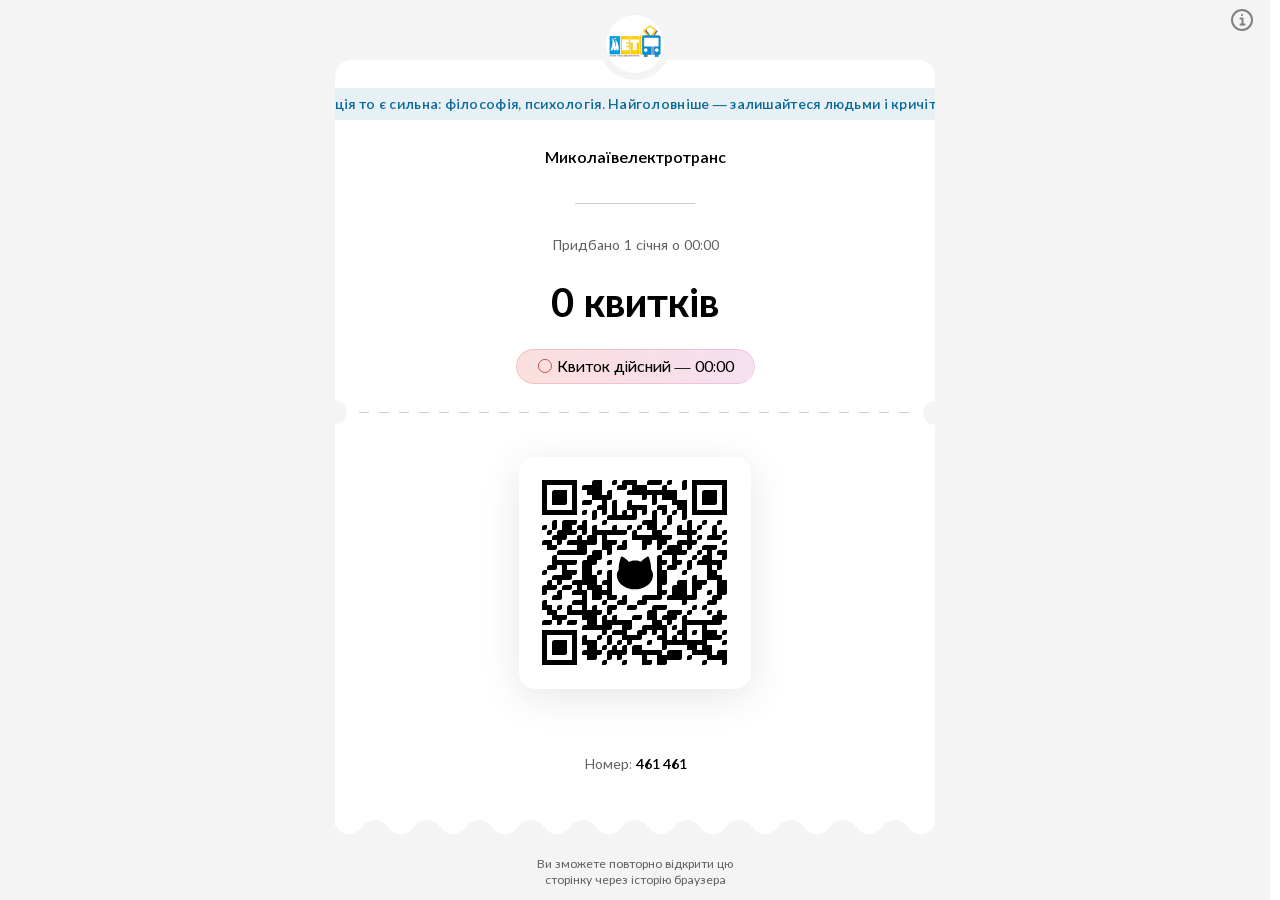
==== bought.html @ 81446f60 "initial" ====
<!DOCTYPE html>
<html data-app-mode="main" lang="uk">

<head>
  <meta http-equiv="Content-Type" content="text/html; charset=UTF-8">
  <link rel="preload" href="font/lato-variable--latin-basic.woff2" as="font" crossorigin="">
  <link rel="preload" href="font/lato-variable--cyrillic-basic.woff2" as="font" crossorigin="">
  <title>Квиток Миколаївелектротранс | monobank</title>
  <meta name="viewport" content="width=device-width, initial-scale=1">
  <link rel="apple-touch-icon" href="image/homescreen_ios.png">
  <link rel="icon" href="image/favicon.ico">
  <link rel="icon" type="image/x-icon" href="image/favicon-mono.ico">
  <link rel="icon" href="image/favicon-mono.ico">
  <link rel="icon" type="image/svg+xml" href="image/favicon.svg" sizes="any">
  <link rel="icon" type="image/png" sizes="16x16" href="image/favicon-16x16.png">
  <link rel="icon" type="image/png" sizes="24x24" href="image/favicon-24x24.png">
  <link rel="icon" type="image/png" sizes="32x32" href="image/favicon-32x32.png">
  <link rel="icon" type="image/png" sizes="64x64" href="image/favicon-64x64.png">
  <link rel="icon" type="image/png" sizes="96x96" href="image/favicon-96x96.png">
  <link rel="icon" type="image/png" sizes="152x152" href="image/apple-touch-icon-152x152.png">
  <link rel="mask-icon" href="image/safari-pinned-tab-white.svg" color="#999999">
  <meta property="og:type" content="website">
  <meta property="og:title" content="Це посилання для оплати">
  <meta property="og:description" content="Карткою будь-якого банку, Apple Pay чи Google Pay">
  <meta property="og:image" content="image/plata_logo.png">
  <meta property="og:image:width" content="528">
  <meta property="og:image:height" content="312">

  <link rel="stylesheet" href="css/bought_master.css">
  <link rel="stylesheet" href="css/select_master.css">

</head>

<body data-screen-type="pay-white">
<noscript>Даний ресурс не працює без JavaScript</noscript>
<main id="main" style="" class="lucky-ticket">
  <div class="main-layout-wrapper page-client-payment page-show-ticket"
       data-e2e="ticket-success-page" style="">
    <div class="ticket-layout--logo-wrapper">
      <div id="merch-logo" aria-hidden="true" class="ticket-layout--merchant-logo"
           style="background-image: url(image/mykolaivelektrotrans33.png), url(image/ticket_company.svg)">
      </div>
    </div>
    <div class="ticket-layout--wrapper ">
      <div class="ticket-layout--block ticket-info">
        <div class="ticket-layout--secure-wrapper" aria-hidden="true"
             style="background-color: rgba(11, 106, 153, 0.1);">
          <div class="ticket-layout--secure-inner-block" aria-hidden="true"
               style="color: rgba(11, 106, 153, 1)">
            <p class="ticket-layout--secure-text" aria-hidden="true">Життя — цікаве, і мотивація то
              є сильна: філософія, психологія. Найголовніше — залишайтеся людьми і кричіть, що ви
              живі. Я живий! <span style="margin-left: 8px;">⬥</span></p>
            <p class="ticket-layout--secure-text" aria-hidden="true">Життя — цікаве, і мотивація то
              є сильна: філософія, психологія. Найголовніше — залишайтеся людьми і кричіть, що ви
              живі. Я живий! <span style="margin-left: 8px;">⬥</span></p>
            <p class="ticket-layout--secure-text" aria-hidden="true">Життя — цікаве, і мотивація то
              є сильна: філософія, психологія. Найголовніше — залишайтеся людьми і кричіть, що ви
              живі. Я живий! <span style="margin-left: 8px;">⬥</span></p>
          </div>
        </div>
        <div class="ticket-layout--merchant-title" role="heading" aria-level="1">
          <span class="sr-only">квиток</span>
          Миколаївелектротранс
        </div>
        <div class="ticket-layout--merchant-separator" aria-hidden="true"></div>
        <div class="ticket-layout--purchased-info">
          Придбано <span class="nowrap" id="ticket-bought-date">-</span> о <span class="nowrap"
                                                                                 id="ticket-bought-time">00:00</span>
        </div>
        <div class="ticket-layout--ticket-quantity">
          <span id="ticket-count">0</span> <span id="ticket-count-description"></span>
          <span class="sr-only">Квиток дійсний</span>
        </div>
        <div class="ticket-layout--timer" id="ticket-timer-wrapper" aria-hidden="true"
             style="--border-timer: #ACDABD; --background-timer: linear-gradient(91deg, rgba(172, 218, 189, 0.50) 0%, rgba(170, 212, 248, 0.50) 100%); --ring-color: #17954D; --progress-color: #ACDABD; --background-border-timer: linear-gradient(91deg, rgba(172, 218, 189, 1) 0%, rgba(170, 212, 248, 1) 100%); --min-width: 240px;">
          <div id="ticket-timer-image" class="ticket-layout-timer-indicator">
            <div style="text-align: center;">
              <svg viewBox="0 0 135 135" class="countdown-ring" aria-hidden="true"
                   style="width: 100%; height: 100%;">
                <circle class="ring" r="63" cx="68" cy="67"></circle>
                <circle class="ring-progress" r="63" cx="68" cy="67"
                        style="stroke-dashoffset: 420"></circle>
              </svg>
            </div>
          </div>
          <span class="nowrap">Квиток дійсний&nbsp;—</span>
          <span id="ticket-timer">0:00:00</span>
        </div>
      </div>
      <div class="ticket-layout--dashed-separator" aria-hidden="true">
        <div class="ticket-layout--dashed-separator-line"></div>
      </div>
      <div class="ticket-layout--block qr-info">
        <div class="ticket-layout--qr-block-wrapper" aria-hidden="true">
          <div class="ticket-layout--qr-block" id="ticket-qr" data-e2e="ticket-qr"
               aria-hidden="true">
            <svg width="200" height="200">
              <defs>
                <clippath id="clip-path-dot-color">
                  <path
                    d="M 7 52v 2.5a 2.5 2.5, 0, 0, 0, 2.5 2.5h 2.5v -2.5a 2.5 2.5, 0, 0, 0, -2.5 -2.5"
                    transform="rotate(90,9.5,54.5)"></path>
                  <path d="M 7 67v 5h 5v -2.5a 2.5 2.5, 0, 0, 0, -2.5 -2.5"
                        transform="rotate(-90,9.5,69.5)"></path>
                  <path
                    d="M 7 97v 2.5a 2.5 2.5, 0, 0, 0, 2.5 2.5h 2.5v -2.5a 2.5 2.5, 0, 0, 0, -2.5 -2.5"
                    transform="rotate(90,9.5,99.5)"></path>
                  <path d="M 7 112v 5h 5v -2.5a 2.5 2.5, 0, 0, 0, -2.5 -2.5"
                        transform="rotate(-90,9.5,114.5)"></path>
                  <path d="M 7 117v 5h 5v -2.5a 2.5 2.5, 0, 0, 0, -2.5 -2.5"
                        transform="rotate(90,9.5,119.5)"></path>
                  <path d="M 7 127v 5h 5v -2.5a 2.5 2.5, 0, 0, 0, -2.5 -2.5"
                        transform="rotate(-90,9.5,129.5)"></path>
                  <rect x="7" y="132" width="5" height="5" transform="rotate(0,9.5,134.5)"></rect>
                  <path d="M 7 147v 5h 5v -2.5a 2.5 2.5, 0, 0, 0, -2.5 -2.5"
                        transform="rotate(-90,9.5,149.5)"></path>
                  <path
                    d="M 12 57v 2.5a 2.5 2.5, 0, 0, 0, 2.5 2.5h 2.5v -2.5a 2.5 2.5, 0, 0, 0, -2.5 -2.5"
                    transform="rotate(90,14.5,59.5)"></path>
                  <rect x="12" y="67" width="5" height="5" transform="rotate(0,14.5,69.5)"></rect>
                  <rect x="12" y="72" width="5" height="5" transform="rotate(0,14.5,74.5)"></rect>
                  <path d="M 12 92v 5h 5v -2.5a 2.5 2.5, 0, 0, 0, -2.5 -2.5"
                        transform="rotate(-90,14.5,94.5)"></path>
                  <path d="M 12 107v 5h 5v -2.5a 2.5 2.5, 0, 0, 0, -2.5 -2.5"
                        transform="rotate(-90,14.5,109.5)"></path>
                  <rect x="12" y="112" width="5" height="5" transform="rotate(0,14.5,114.5)"></rect>
                  <rect x="12" y="132" width="5" height="5" transform="rotate(0,14.5,134.5)"></rect>
                  <rect x="12" y="137" width="5" height="5" transform="rotate(0,14.5,139.5)"></rect>
                  <path d="M 12 147v 5h 5v -2.5a 2.5 2.5, 0, 0, 0, -2.5 -2.5"
                        transform="rotate(90,14.5,149.5)"></path>
                  <path d="M 17 47v 5h 5v -2.5a 2.5 2.5, 0, 0, 0, -2.5 -2.5"
                        transform="rotate(-90,19.5,49.5)"></path>
                  <path d="M 17 52v 5h 5v -2.5a 2.5 2.5, 0, 0, 0, -2.5 -2.5"
                        transform="rotate(90,19.5,54.5)"></path>
                  <path d="M 17 62v 5h 5v -2.5a 2.5 2.5, 0, 0, 0, -2.5 -2.5"
                        transform="rotate(-90,19.5,64.5)"></path>
                  <path d="M 17 72v 5h 5v -2.5a 2.5 2.5, 0, 0, 0, -2.5 -2.5"
                        transform="rotate(90,19.5,74.5)"></path>
                  <path d="M 17 82v 5h 5v -2.5a 2.5 2.5, 0, 0, 0, -2.5 -2.5"
                        transform="rotate(-90,19.5,84.5)"></path>
                  <rect x="17" y="87" width="5" height="5" transform="rotate(0,19.5,89.5)"></rect>
                  <path d="M 17 92v 5h 5v -2.5a 2.5 2.5, 0, 0, 0, -2.5 -2.5"
                        transform="rotate(90,19.5,94.5)"></path>
                  <path d="M 17 102v 5h 5v -2.5a 2.5 2.5, 0, 0, 0, -2.5 -2.5"
                        transform="rotate(-90,19.5,104.5)"></path>
                  <path d="M 17 112v 5h 5v -2.5a 2.5 2.5, 0, 0, 0, -2.5 -2.5"
                        transform="rotate(90,19.5,114.5)"></path>
                  <path d="M 17 122v 5h 5v -2.5a 2.5 2.5, 0, 0, 0, -2.5 -2.5"
                        transform="rotate(-90,19.5,124.5)"></path>
                  <rect x="17" y="137" width="5" height="5" transform="rotate(0,19.5,139.5)"></rect>
                  <rect x="17" y="142" width="5" height="5" transform="rotate(0,19.5,144.5)"></rect>
                  <path d="M 22 57v 5h 5v -2.5a 2.5 2.5, 0, 0, 0, -2.5 -2.5"
                        transform="rotate(-90,24.5,59.5)"></path>
                  <rect x="22" y="62" width="5" height="5" transform="rotate(0,24.5,64.5)"></rect>
                  <path d="M 22 67v 5h 5v -2.5a 2.5 2.5, 0, 0, 0, -2.5 -2.5"
                        transform="rotate(90,24.5,69.5)"></path>
                  <path d="M 22 77v 5h 5v -2.5a 2.5 2.5, 0, 0, 0, -2.5 -2.5"
                        transform="rotate(-90,24.5,79.5)"></path>
                  <rect x="22" y="87" width="5" height="5" transform="rotate(0,24.5,89.5)"></rect>
                  <rect x="22" y="102" width="5" height="5" transform="rotate(0,24.5,104.5)"></rect>
                  <path d="M 22 107v 5h 5v -2.5a 2.5 2.5, 0, 0, 0, -2.5 -2.5"
                        transform="rotate(90,24.5,109.5)"></path>
                  <path d="M 22 117v 5h 5v -2.5a 2.5 2.5, 0, 0, 0, -2.5 -2.5"
                        transform="rotate(-90,24.5,119.5)"></path>
                  <path d="M 22 122v 5h 5v -2.5a 2.5 2.5, 0, 0, 0, -2.5 -2.5"
                        transform="rotate(90,24.5,124.5)"></path>
                  <path
                    d="M 22 132v 2.5a 2.5 2.5, 0, 0, 0, 2.5 2.5h 2.5v -2.5a 2.5 2.5, 0, 0, 0, -2.5 -2.5"
                    transform="rotate(90,24.5,134.5)"></path>
                  <rect x="22" y="142" width="5" height="5" transform="rotate(0,24.5,144.5)"></rect>
                  <path d="M 22 147v 5h 5v -2.5a 2.5 2.5, 0, 0, 0, -2.5 -2.5"
                        transform="rotate(90,24.5,149.5)"></path>
                  <path d="M 27 47v 5h 5v -2.5a 2.5 2.5, 0, 0, 0, -2.5 -2.5"
                        transform="rotate(-90,29.5,49.5)"></path>
                  <rect x="27" y="52" width="5" height="5" transform="rotate(0,29.5,54.5)"></rect>
                  <rect x="27" y="57" width="5" height="5" transform="rotate(0,29.5,59.5)"></rect>
                  <path d="M 27 62v 5h 5v -2.5a 2.5 2.5, 0, 0, 0, -2.5 -2.5"
                        transform="rotate(90,29.5,64.5)"></path>
                  <rect x="27" y="77" width="5" height="5" transform="rotate(0,29.5,79.5)"></rect>
                  <rect x="27" y="87" width="5" height="5" transform="rotate(0,29.5,89.5)"></rect>
                  <rect x="27" y="92" width="5" height="5" transform="rotate(0,29.5,94.5)"></rect>
                  <rect x="27" y="97" width="5" height="5" transform="rotate(0,29.5,99.5)"></rect>
                  <rect x="27" y="102" width="5" height="5" transform="rotate(0,29.5,104.5)"></rect>
                  <path d="M 27 112v 5h 5v -2.5a 2.5 2.5, 0, 0, 0, -2.5 -2.5"
                        transform="rotate(-90,29.5,114.5)"></path>
                  <path d="M 27 142v 5h 5v -2.5a 2.5 2.5, 0, 0, 0, -2.5 -2.5"
                        transform="rotate(90,29.5,144.5)"></path>
                  <rect x="32" y="47" width="5" height="5" transform="rotate(0,34.5,49.5)"></rect>
                  <rect x="32" y="52" width="5" height="5" transform="rotate(0,34.5,54.5)"></rect>
                  <rect x="32" y="57" width="5" height="5" transform="rotate(0,34.5,59.5)"></rect>
                  <path d="M 32 67v 5h 5v -2.5a 2.5 2.5, 0, 0, 0, -2.5 -2.5"
                        transform="rotate(-90,34.5,69.5)"></path>
                  <rect x="32" y="77" width="5" height="5" transform="rotate(0,34.5,79.5)"></rect>
                  <rect x="32" y="87" width="5" height="5" transform="rotate(0,34.5,89.5)"></rect>
                  <rect x="32" y="97" width="5" height="5" transform="rotate(0,34.5,99.5)"></rect>
                  <path d="M 32 102v 5h 5v -2.5a 2.5 2.5, 0, 0, 0, -2.5 -2.5"
                        transform="rotate(90,34.5,104.5)"></path>
                  <path d="M 32 112v 5h 5v -2.5a 2.5 2.5, 0, 0, 0, -2.5 -2.5"
                        transform="rotate(90,34.5,114.5)"></path>
                  <path d="M 32 132v 5h 5v -2.5a 2.5 2.5, 0, 0, 0, -2.5 -2.5"
                        transform="rotate(-90,34.5,134.5)"></path>
                  <rect x="32" y="137" width="5" height="5" transform="rotate(0,34.5,139.5)"></rect>
                  <path d="M 32 147v 5h 5v -2.5a 2.5 2.5, 0, 0, 0, -2.5 -2.5"
                        transform="rotate(-90,34.5,149.5)"></path>
                  <path d="M 37 47v 5h 5v -2.5a 2.5 2.5, 0, 0, 0, -2.5 -2.5"
                        transform="rotate(90,39.5,49.5)"></path>
                  <path d="M 37 57v 5h 5v -2.5a 2.5 2.5, 0, 0, 0, -2.5 -2.5"
                        transform="rotate(90,39.5,59.5)"></path>
                  <rect x="37" y="67" width="5" height="5" transform="rotate(0,39.5,69.5)"></rect>
                  <rect x="37" y="77" width="5" height="5" transform="rotate(0,39.5,79.5)"></rect>
                  <path d="M 37 87v 5h 5v -2.5a 2.5 2.5, 0, 0, 0, -2.5 -2.5"
                        transform="rotate(90,39.5,89.5)"></path>
                  <path d="M 37 97v 5h 5v -2.5a 2.5 2.5, 0, 0, 0, -2.5 -2.5"
                        transform="rotate(90,39.5,99.5)"></path>
                  <path d="M 37 107v 5h 5v -2.5a 2.5 2.5, 0, 0, 0, -2.5 -2.5"
                        transform="rotate(-90,39.5,109.5)"></path>
                  <path d="M 37 117v 5h 5v -2.5a 2.5 2.5, 0, 0, 0, -2.5 -2.5"
                        transform="rotate(-90,39.5,119.5)"></path>
                  <path d="M 37 127v 5h 5v -2.5a 2.5 2.5, 0, 0, 0, -2.5 -2.5"
                        transform="rotate(-90,39.5,129.5)"></path>
                  <rect x="37" y="137" width="5" height="5" transform="rotate(0,39.5,139.5)"></rect>
                  <path d="M 37 147v 5h 5v -2.5a 2.5 2.5, 0, 0, 0, -2.5 -2.5"
                        transform="rotate(90,39.5,149.5)"></path>
                  <path d="M 42 52v 5h 5v -2.5a 2.5 2.5, 0, 0, 0, -2.5 -2.5"
                        transform="rotate(-90,44.5,54.5)"></path>
                  <path d="M 42 62v 5h 5v -2.5a 2.5 2.5, 0, 0, 0, -2.5 -2.5"
                        transform="rotate(-90,44.5,64.5)"></path>
                  <rect x="42" y="67" width="5" height="5" transform="rotate(0,44.5,69.5)"></rect>
                  <rect x="42" y="72" width="5" height="5" transform="rotate(0,44.5,74.5)"></rect>
                  <rect x="42" y="77" width="5" height="5" transform="rotate(0,44.5,79.5)"></rect>
                  <rect x="42" y="107" width="5" height="5" transform="rotate(0,44.5,109.5)"></rect>
                  <rect x="42" y="112" width="5" height="5" transform="rotate(0,44.5,114.5)"></rect>
                  <rect x="42" y="117" width="5" height="5" transform="rotate(0,44.5,119.5)"></rect>
                  <rect x="42" y="127" width="5" height="5" transform="rotate(0,44.5,129.5)"></rect>
                  <rect x="42" y="137" width="5" height="5" transform="rotate(0,44.5,139.5)"></rect>
                  <path d="M 47 12v 5h 5v -2.5a 2.5 2.5, 0, 0, 0, -2.5 -2.5"
                        transform="rotate(-90,49.5,14.5)"></path>
                  <path d="M 47 27v 5h 5v -2.5a 2.5 2.5, 0, 0, 0, -2.5 -2.5"
                        transform="rotate(-90,49.5,29.5)"></path>
                  <path
                    d="M 47 37v 2.5a 2.5 2.5, 0, 0, 0, 2.5 2.5h 2.5v -2.5a 2.5 2.5, 0, 0, 0, -2.5 -2.5"
                    transform="rotate(90,49.5,39.5)"></path>
                  <path d="M 47 47v 5h 5v -2.5a 2.5 2.5, 0, 0, 0, -2.5 -2.5"
                        transform="rotate(-90,49.5,49.5)"></path>
                  <rect x="47" y="52" width="5" height="5" transform="rotate(0,49.5,54.5)"></rect>
                  <path d="M 47 57v 5h 5v -2.5a 2.5 2.5, 0, 0, 0, -2.5 -2.5"
                        transform="rotate(90,49.5,59.5)"></path>
                  <rect x="47" y="67" width="5" height="5" transform="rotate(0,49.5,69.5)"></rect>
                  <rect x="47" y="72" width="5" height="5" transform="rotate(0,49.5,74.5)"></rect>
                  <path d="M 47 77v 5h 5v -2.5a 2.5 2.5, 0, 0, 0, -2.5 -2.5"
                        transform="rotate(90,49.5,79.5)"></path>
                  <path d="M 47 87v 5h 5v -2.5a 2.5 2.5, 0, 0, 0, -2.5 -2.5"
                        transform="rotate(-90,49.5,89.5)"></path>
                  <rect x="47" y="92" width="5" height="5" transform="rotate(0,49.5,94.5)"></rect>
                  <rect x="47" y="97" width="5" height="5" transform="rotate(0,49.5,99.5)"></rect>
                  <rect x="47" y="102" width="5" height="5" transform="rotate(0,49.5,104.5)"></rect>
                  <rect x="47" y="107" width="5" height="5" transform="rotate(0,49.5,109.5)"></rect>
                  <rect x="47" y="117" width="5" height="5" transform="rotate(0,49.5,119.5)"></rect>
                  <rect x="47" y="122" width="5" height="5" transform="rotate(0,49.5,124.5)"></rect>
                  <rect x="47" y="127" width="5" height="5" transform="rotate(0,49.5,129.5)"></rect>
                  <rect x="47" y="132" width="5" height="5" transform="rotate(0,49.5,134.5)"></rect>
                  <rect x="47" y="137" width="5" height="5" transform="rotate(0,49.5,139.5)"></rect>
                  <rect x="47" y="142" width="5" height="5" transform="rotate(0,49.5,144.5)"></rect>
                  <path d="M 47 152v 5h 5v -2.5a 2.5 2.5, 0, 0, 0, -2.5 -2.5"
                        transform="rotate(-90,49.5,154.5)"></path>
                  <path d="M 47 162v 5h 5v -2.5a 2.5 2.5, 0, 0, 0, -2.5 -2.5"
                        transform="rotate(-90,49.5,164.5)"></path>
                  <rect x="47" y="167" width="5" height="5" transform="rotate(0,49.5,169.5)"></rect>
                  <path d="M 47 177v 5h 5v -2.5a 2.5 2.5, 0, 0, 0, -2.5 -2.5"
                        transform="rotate(-90,49.5,179.5)"></path>
                  <rect x="52" y="12" width="5" height="5" transform="rotate(0,54.5,14.5)"></rect>
                  <rect x="52" y="17" width="5" height="5" transform="rotate(0,54.5,19.5)"></rect>
                  <path d="M 52 27v 5h 5v -2.5a 2.5 2.5, 0, 0, 0, -2.5 -2.5"
                        transform="rotate(90,54.5,29.5)"></path>
                  <path d="M 52 62v 5h 5v -2.5a 2.5 2.5, 0, 0, 0, -2.5 -2.5"
                        transform="rotate(-90,54.5,64.5)"></path>
                  <rect x="52" y="67" width="5" height="5" transform="rotate(0,54.5,69.5)"></rect>
                  <path d="M 52 82v 5h 5v -2.5a 2.5 2.5, 0, 0, 0, -2.5 -2.5"
                        transform="rotate(-90,54.5,84.5)"></path>
                  <rect x="52" y="87" width="5" height="5" transform="rotate(0,54.5,89.5)"></rect>
                  <rect x="52" y="92" width="5" height="5" transform="rotate(0,54.5,94.5)"></rect>
                  <rect x="52" y="97" width="5" height="5" transform="rotate(0,54.5,99.5)"></rect>
                  <rect x="52" y="102" width="5" height="5" transform="rotate(0,54.5,104.5)"></rect>
                  <rect x="52" y="107" width="5" height="5" transform="rotate(0,54.5,109.5)"></rect>
                  <rect x="52" y="112" width="5" height="5" transform="rotate(0,54.5,114.5)"></rect>
                  <rect x="52" y="137" width="5" height="5" transform="rotate(0,54.5,139.5)"></rect>
                  <rect x="52" y="142" width="5" height="5" transform="rotate(0,54.5,144.5)"></rect>
                  <rect x="52" y="147" width="5" height="5" transform="rotate(0,54.5,149.5)"></rect>
                  <rect x="52" y="152" width="5" height="5" transform="rotate(0,54.5,154.5)"></rect>
                  <rect x="52" y="167" width="5" height="5" transform="rotate(0,54.5,169.5)"></rect>
                  <rect x="52" y="172" width="5" height="5" transform="rotate(0,54.5,174.5)"></rect>
                  <rect x="52" y="177" width="5" height="5" transform="rotate(0,54.5,179.5)"></rect>
                  <rect x="52" y="182" width="5" height="5" transform="rotate(0,54.5,184.5)"></rect>
                  <path d="M 57 7v 5h 5v -2.5a 2.5 2.5, 0, 0, 0, -2.5 -2.5"
                        transform="rotate(-90,59.5,9.5)"></path>
                  <rect x="57" y="12" width="5" height="5" transform="rotate(0,59.5,14.5)"></rect>
                  <rect x="57" y="17" width="5" height="5" transform="rotate(0,59.5,19.5)"></rect>
                  <rect x="57" y="22" width="5" height="5" transform="rotate(0,59.5,24.5)"></rect>
                  <path d="M 57 37v 5h 5v -2.5a 2.5 2.5, 0, 0, 0, -2.5 -2.5"
                        transform="rotate(-90,59.5,39.5)"></path>
                  <path d="M 57 42v 5h 5v -2.5a 2.5 2.5, 0, 0, 0, -2.5 -2.5"
                        transform="rotate(90,59.5,44.5)"></path>
                  <path d="M 57 52v 5h 5v -2.5a 2.5 2.5, 0, 0, 0, -2.5 -2.5"
                        transform="rotate(-90,59.5,54.5)"></path>
                  <rect x="57" y="57" width="5" height="5" transform="rotate(0,59.5,59.5)"></rect>
                  <rect x="57" y="62" width="5" height="5" transform="rotate(0,59.5,64.5)"></rect>
                  <path d="M 57 67v 5h 5v -2.5a 2.5 2.5, 0, 0, 0, -2.5 -2.5"
                        transform="rotate(90,59.5,69.5)"></path>
                  <path d="M 57 77v 5h 5v -2.5a 2.5 2.5, 0, 0, 0, -2.5 -2.5"
                        transform="rotate(-90,59.5,79.5)"></path>
                  <rect x="57" y="82" width="5" height="5" transform="rotate(0,59.5,84.5)"></rect>
                  <path d="M 57 87v 5h 5v -2.5a 2.5 2.5, 0, 0, 0, -2.5 -2.5"
                        transform="rotate(90,59.5,89.5)"></path>
                  <rect x="57" y="102" width="5" height="5" transform="rotate(0,59.5,104.5)"></rect>
                  <rect x="57" y="107" width="5" height="5" transform="rotate(0,59.5,109.5)"></rect>
                  <rect x="57" y="112" width="5" height="5" transform="rotate(0,59.5,114.5)"></rect>
                  <rect x="57" y="117" width="5" height="5" transform="rotate(0,59.5,119.5)"></rect>
                  <rect x="57" y="122" width="5" height="5" transform="rotate(0,59.5,124.5)"></rect>
                  <path d="M 57 132v 5h 5v -2.5a 2.5 2.5, 0, 0, 0, -2.5 -2.5"
                        transform="rotate(-90,59.5,134.5)"></path>
                  <rect x="57" y="137" width="5" height="5" transform="rotate(0,59.5,139.5)"></rect>
                  <rect x="57" y="142" width="5" height="5" transform="rotate(0,59.5,144.5)"></rect>
                  <rect x="57" y="147" width="5" height="5" transform="rotate(0,59.5,149.5)"></rect>
                  <rect x="57" y="152" width="5" height="5" transform="rotate(0,59.5,154.5)"></rect>
                  <rect x="57" y="167" width="5" height="5" transform="rotate(0,59.5,169.5)"></rect>
                  <rect x="57" y="172" width="5" height="5" transform="rotate(0,59.5,174.5)"></rect>
                  <rect x="57" y="177" width="5" height="5" transform="rotate(0,59.5,179.5)"></rect>
                  <path d="M 57 182v 5h 5v -2.5a 2.5 2.5, 0, 0, 0, -2.5 -2.5"
                        transform="rotate(90,59.5,184.5)"></path>
                  <rect x="62" y="7" width="5" height="5" transform="rotate(0,64.5,9.5)"></rect>
                  <rect x="62" y="12" width="5" height="5" transform="rotate(0,64.5,14.5)"></rect>
                  <rect x="62" y="17" width="5" height="5" transform="rotate(0,64.5,19.5)"></rect>
                  <rect x="62" y="22" width="5" height="5" transform="rotate(0,64.5,24.5)"></rect>
                  <path d="M 62 32v 5h 5v -2.5a 2.5 2.5, 0, 0, 0, -2.5 -2.5"
                        transform="rotate(-90,64.5,34.5)"></path>
                  <rect x="62" y="57" width="5" height="5" transform="rotate(0,64.5,59.5)"></rect>
                  <rect x="62" y="77" width="5" height="5" transform="rotate(0,64.5,79.5)"></rect>
                  <path d="M 62 82v 5h 5v -2.5a 2.5 2.5, 0, 0, 0, -2.5 -2.5"
                        transform="rotate(90,64.5,84.5)"></path>
                  <path
                    d="M 62 97v 2.5a 2.5 2.5, 0, 0, 0, 2.5 2.5h 2.5v -2.5a 2.5 2.5, 0, 0, 0, -2.5 -2.5"
                    transform="rotate(90,64.5,99.5)"></path>
                  <rect x="62" y="112" width="5" height="5" transform="rotate(0,64.5,114.5)"></rect>
                  <rect x="62" y="117" width="5" height="5" transform="rotate(0,64.5,119.5)"></rect>
                  <path d="M 62 122v 5h 5v -2.5a 2.5 2.5, 0, 0, 0, -2.5 -2.5"
                        transform="rotate(90,64.5,124.5)"></path>
                  <path d="M 62 137v 5h 5v -2.5a 2.5 2.5, 0, 0, 0, -2.5 -2.5"
                        transform="rotate(90,64.5,139.5)"></path>
                  <rect x="62" y="152" width="5" height="5" transform="rotate(0,64.5,154.5)"></rect>
                  <path
                    d="M 62 162v 2.5a 2.5 2.5, 0, 0, 0, 2.5 2.5h 2.5v -2.5a 2.5 2.5, 0, 0, 0, -2.5 -2.5"
                    transform="rotate(90,64.5,164.5)"></path>
                  <path d="M 62 177v 5h 5v -2.5a 2.5 2.5, 0, 0, 0, -2.5 -2.5"
                        transform="rotate(90,64.5,179.5)"></path>
                  <rect x="67" y="22" width="5" height="5" transform="rotate(0,69.5,24.5)"></rect>
                  <rect x="67" y="27" width="5" height="5" transform="rotate(0,69.5,29.5)"></rect>
                  <rect x="67" y="32" width="5" height="5" transform="rotate(0,69.5,34.5)"></rect>
                  <path d="M 67 37v 5h 5v -2.5a 2.5 2.5, 0, 0, 0, -2.5 -2.5"
                        transform="rotate(90,69.5,39.5)"></path>
                  <path
                    d="M 67 47v 2.5a 2.5 2.5, 0, 0, 0, 2.5 2.5h 2.5v -2.5a 2.5 2.5, 0, 0, 0, -2.5 -2.5"
                    transform="rotate(90,69.5,49.5)"></path>
                  <rect x="67" y="57" width="5" height="5" transform="rotate(0,69.5,59.5)"></rect>
                  <rect x="67" y="62" width="5" height="5" transform="rotate(0,69.5,64.5)"></rect>
                  <rect x="67" y="67" width="5" height="5" transform="rotate(0,69.5,69.5)"></rect>
                  <rect x="67" y="72" width="5" height="5" transform="rotate(0,69.5,74.5)"></rect>
                  <path d="M 67 107v 5h 5v -2.5a 2.5 2.5, 0, 0, 0, -2.5 -2.5"
                        transform="rotate(-90,69.5,109.5)"></path>
                  <rect x="67" y="117" width="5" height="5" transform="rotate(0,69.5,119.5)"></rect>
                  <path
                    d="M 67 127v 2.5a 2.5 2.5, 0, 0, 0, 2.5 2.5h 2.5v -2.5a 2.5 2.5, 0, 0, 0, -2.5 -2.5"
                    transform="rotate(90,69.5,129.5)"></path>
                  <path d="M 67 142v 5h 5v -2.5a 2.5 2.5, 0, 0, 0, -2.5 -2.5"
                        transform="rotate(-90,69.5,144.5)"></path>
                  <rect x="67" y="147" width="5" height="5" transform="rotate(0,69.5,149.5)"></rect>
                  <rect x="67" y="152" width="5" height="5" transform="rotate(0,69.5,154.5)"></rect>
                  <path d="M 67 157v 5h 5v -2.5a 2.5 2.5, 0, 0, 0, -2.5 -2.5"
                        transform="rotate(90,69.5,159.5)"></path>
                  <path
                    d="M 67 172v 2.5a 2.5 2.5, 0, 0, 0, 2.5 2.5h 2.5v -2.5a 2.5 2.5, 0, 0, 0, -2.5 -2.5"
                    transform="rotate(90,69.5,174.5)"></path>
                  <path
                    d="M 67 187v 2.5a 2.5 2.5, 0, 0, 0, 2.5 2.5h 2.5v -2.5a 2.5 2.5, 0, 0, 0, -2.5 -2.5"
                    transform="rotate(90,69.5,189.5)"></path>
                  <path d="M 72 17v 5h 5v -2.5a 2.5 2.5, 0, 0, 0, -2.5 -2.5"
                        transform="rotate(-90,74.5,19.5)"></path>
                  <path d="M 72 22v 5h 5v -2.5a 2.5 2.5, 0, 0, 0, -2.5 -2.5"
                        transform="rotate(90,74.5,24.5)"></path>
                  <path d="M 72 42v 5h 5v -2.5a 2.5 2.5, 0, 0, 0, -2.5 -2.5"
                        transform="rotate(-90,74.5,44.5)"></path>
                  <rect x="72" y="57" width="5" height="5" transform="rotate(0,74.5,59.5)"></rect>
                  <rect x="72" y="67" width="5" height="5" transform="rotate(0,74.5,69.5)"></rect>
                  <rect x="72" y="72" width="5" height="5" transform="rotate(0,74.5,74.5)"></rect>
                  <path d="M 72 77v 5h 5v -2.5a 2.5 2.5, 0, 0, 0, -2.5 -2.5"
                        transform="rotate(90,74.5,79.5)"></path>
                  <path
                    d="M 72 87v 2.5a 2.5 2.5, 0, 0, 0, 2.5 2.5h 2.5v -2.5a 2.5 2.5, 0, 0, 0, -2.5 -2.5"
                    transform="rotate(90,74.5,89.5)"></path>
                  <path d="M 72 97v 5h 5v -2.5a 2.5 2.5, 0, 0, 0, -2.5 -2.5"
                        transform="rotate(-90,74.5,99.5)"></path>
                  <rect x="72" y="102" width="5" height="5" transform="rotate(0,74.5,104.5)"></rect>
                  <rect x="72" y="107" width="5" height="5" transform="rotate(0,74.5,109.5)"></rect>
                  <rect x="72" y="112" width="5" height="5" transform="rotate(0,74.5,114.5)"></rect>
                  <rect x="72" y="117" width="5" height="5" transform="rotate(0,74.5,119.5)"></rect>
                  <rect x="72" y="122" width="5" height="5" transform="rotate(0,74.5,124.5)"></rect>
                  <path d="M 72 132v 5h 5v -2.5a 2.5 2.5, 0, 0, 0, -2.5 -2.5"
                        transform="rotate(-90,74.5,134.5)"></path>
                  <path d="M 72 137v 5h 5v -2.5a 2.5 2.5, 0, 0, 0, -2.5 -2.5"
                        transform="rotate(90,74.5,139.5)"></path>
                  <rect x="72" y="147" width="5" height="5" transform="rotate(0,74.5,149.5)"></rect>
                  <path d="M 72 152v 5h 5v -2.5a 2.5 2.5, 0, 0, 0, -2.5 -2.5"
                        transform="rotate(90,74.5,154.5)"></path>
                  <path d="M 72 162v 5h 5v -2.5a 2.5 2.5, 0, 0, 0, -2.5 -2.5"
                        transform="rotate(-90,74.5,164.5)"></path>
                  <path d="M 72 167v 5h 5v -2.5a 2.5 2.5, 0, 0, 0, -2.5 -2.5"
                        transform="rotate(90,74.5,169.5)"></path>
                  <path d="M 72 177v 5h 5v -2.5a 2.5 2.5, 0, 0, 0, -2.5 -2.5"
                        transform="rotate(-90,74.5,179.5)"></path>
                  <path d="M 72 182v 5h 5v -2.5a 2.5 2.5, 0, 0, 0, -2.5 -2.5"
                        transform="rotate(90,74.5,184.5)"></path>
                  <path
                    d="M 77 7v 2.5a 2.5 2.5, 0, 0, 0, 2.5 2.5h 2.5v -2.5a 2.5 2.5, 0, 0, 0, -2.5 -2.5"
                    transform="rotate(90,79.5,9.5)"></path>
                  <path d="M 77 27v 5h 5v -2.5a 2.5 2.5, 0, 0, 0, -2.5 -2.5"
                        transform="rotate(-90,79.5,29.5)"></path>
                  <rect x="77" y="32" width="5" height="5" transform="rotate(0,79.5,34.5)"></rect>
                  <rect x="77" y="37" width="5" height="5" transform="rotate(0,79.5,39.5)"></rect>
                  <rect x="77" y="42" width="5" height="5" transform="rotate(0,79.5,44.5)"></rect>
                  <path d="M 77 52v 5h 5v -2.5a 2.5 2.5, 0, 0, 0, -2.5 -2.5"
                        transform="rotate(-90,79.5,54.5)"></path>
                  <rect x="77" y="57" width="5" height="5" transform="rotate(0,79.5,59.5)"></rect>
                  <path d="M 77 67v 5h 5v -2.5a 2.5 2.5, 0, 0, 0, -2.5 -2.5"
                        transform="rotate(90,79.5,69.5)"></path>
                  <path d="M 77 122v 5h 5v -2.5a 2.5 2.5, 0, 0, 0, -2.5 -2.5"
                        transform="rotate(90,79.5,124.5)"></path>
                  <path d="M 77 132v 5h 5v -2.5a 2.5 2.5, 0, 0, 0, -2.5 -2.5"
                        transform="rotate(90,79.5,134.5)"></path>
                  <path d="M 77 142v 5h 5v -2.5a 2.5 2.5, 0, 0, 0, -2.5 -2.5"
                        transform="rotate(-90,79.5,144.5)"></path>
                  <rect x="77" y="147" width="5" height="5" transform="rotate(0,79.5,149.5)"></rect>
                  <path d="M 77 157v 5h 5v -2.5a 2.5 2.5, 0, 0, 0, -2.5 -2.5"
                        transform="rotate(-90,79.5,159.5)"></path>
                  <path d="M 77 172v 5h 5v -2.5a 2.5 2.5, 0, 0, 0, -2.5 -2.5"
                        transform="rotate(-90,79.5,174.5)"></path>
                  <rect x="77" y="177" width="5" height="5" transform="rotate(0,79.5,179.5)"></rect>
                  <path d="M 82 12v 5h 5v -2.5a 2.5 2.5, 0, 0, 0, -2.5 -2.5"
                        transform="rotate(-90,84.5,14.5)"></path>
                  <rect x="82" y="42" width="5" height="5" transform="rotate(0,84.5,44.5)"></rect>
                  <rect x="82" y="57" width="5" height="5" transform="rotate(0,84.5,59.5)"></rect>
                  <path d="M 82 72v 5h 5v -2.5a 2.5 2.5, 0, 0, 0, -2.5 -2.5"
                        transform="rotate(-90,84.5,74.5)"></path>
                  <path d="M 82 127v 5h 5v -2.5a 2.5 2.5, 0, 0, 0, -2.5 -2.5"
                        transform="rotate(-90,84.5,129.5)"></path>
                  <rect x="82" y="147" width="5" height="5" transform="rotate(0,84.5,149.5)"></rect>
                  <rect x="82" y="157" width="5" height="5" transform="rotate(0,84.5,159.5)"></rect>
                  <path
                    d="M 82 167v 2.5a 2.5 2.5, 0, 0, 0, 2.5 2.5h 2.5v -2.5a 2.5 2.5, 0, 0, 0, -2.5 -2.5"
                    transform="rotate(90,84.5,169.5)"></path>
                  <rect x="82" y="177" width="5" height="5" transform="rotate(0,84.5,179.5)"></rect>
                  <path d="M 82 182v 5h 5v -2.5a 2.5 2.5, 0, 0, 0, -2.5 -2.5"
                        transform="rotate(90,84.5,184.5)"></path>
                  <path d="M 87 7v 5h 5v -2.5a 2.5 2.5, 0, 0, 0, -2.5 -2.5"
                        transform="rotate(-90,89.5,9.5)"></path>
                  <path d="M 87 12v 5h 5v -2.5a 2.5 2.5, 0, 0, 0, -2.5 -2.5"
                        transform="rotate(90,89.5,14.5)"></path>
                  <path d="M 87 37v 5h 5v -2.5a 2.5 2.5, 0, 0, 0, -2.5 -2.5"
                        transform="rotate(-90,89.5,39.5)"></path>
                  <rect x="87" y="42" width="5" height="5" transform="rotate(0,89.5,44.5)"></rect>
                  <path d="M 87 57v 5h 5v -2.5a 2.5 2.5, 0, 0, 0, -2.5 -2.5"
                        transform="rotate(90,89.5,59.5)"></path>
                  <path d="M 87 67v 5h 5v -2.5a 2.5 2.5, 0, 0, 0, -2.5 -2.5"
                        transform="rotate(-90,89.5,69.5)"></path>
                  <path d="M 87 72v 5h 5v -2.5a 2.5 2.5, 0, 0, 0, -2.5 -2.5"
                        transform="rotate(90,89.5,74.5)"></path>
                  <path d="M 87 122v 5h 5v -2.5a 2.5 2.5, 0, 0, 0, -2.5 -2.5"
                        transform="rotate(-90,89.5,124.5)"></path>
                  <path d="M 87 127v 5h 5v -2.5a 2.5 2.5, 0, 0, 0, -2.5 -2.5"
                        transform="rotate(90,89.5,129.5)"></path>
                  <rect x="87" y="147" width="5" height="5" transform="rotate(0,89.5,149.5)"></rect>
                  <rect x="87" y="152" width="5" height="5" transform="rotate(0,89.5,154.5)"></rect>
                  <rect x="87" y="157" width="5" height="5" transform="rotate(0,89.5,159.5)"></rect>
                  <rect x="87" y="162" width="5" height="5" transform="rotate(0,89.5,164.5)"></rect>
                  <path d="M 87 172v 5h 5v -2.5a 2.5 2.5, 0, 0, 0, -2.5 -2.5"
                        transform="rotate(-90,89.5,174.5)"></path>
                  <path d="M 87 177v 5h 5v -2.5a 2.5 2.5, 0, 0, 0, -2.5 -2.5"
                        transform="rotate(90,89.5,179.5)"></path>
                  <path
                    d="M 87 187v 2.5a 2.5 2.5, 0, 0, 0, 2.5 2.5h 2.5v -2.5a 2.5 2.5, 0, 0, 0, -2.5 -2.5"
                    transform="rotate(90,89.5,189.5)"></path>
                  <rect x="92" y="7" width="5" height="5" transform="rotate(0,94.5,9.5)"></rect>
                  <path d="M 92 17v 5h 5v -2.5a 2.5 2.5, 0, 0, 0, -2.5 -2.5"
                        transform="rotate(-90,94.5,19.5)"></path>
                  <path d="M 92 27v 5h 5v -2.5a 2.5 2.5, 0, 0, 0, -2.5 -2.5"
                        transform="rotate(-90,94.5,29.5)"></path>
                  <rect x="92" y="32" width="5" height="5" transform="rotate(0,94.5,34.5)"></rect>
                  <rect x="92" y="42" width="5" height="5" transform="rotate(0,94.5,44.5)"></rect>
                  <path
                    d="M 92 52v 2.5a 2.5 2.5, 0, 0, 0, 2.5 2.5h 2.5v -2.5a 2.5 2.5, 0, 0, 0, -2.5 -2.5"
                    transform="rotate(90,94.5,54.5)"></path>
                  <path d="M 92 132v 5h 5v -2.5a 2.5 2.5, 0, 0, 0, -2.5 -2.5"
                        transform="rotate(-90,94.5,134.5)"></path>
                  <rect x="92" y="147" width="5" height="5" transform="rotate(0,94.5,149.5)"></rect>
                  <path d="M 92 152v 5h 5v -2.5a 2.5 2.5, 0, 0, 0, -2.5 -2.5"
                        transform="rotate(90,94.5,154.5)"></path>
                  <rect x="92" y="162" width="5" height="5" transform="rotate(0,94.5,164.5)"></rect>
                  <path d="M 92 167v 5h 5v -2.5a 2.5 2.5, 0, 0, 0, -2.5 -2.5"
                        transform="rotate(90,94.5,169.5)"></path>
                  <rect x="97" y="7" width="5" height="5" transform="rotate(0,99.5,9.5)"></rect>
                  <rect x="97" y="12" width="5" height="5" transform="rotate(0,99.5,14.5)"></rect>
                  <rect x="97" y="17" width="5" height="5" transform="rotate(0,99.5,19.5)"></rect>
                  <rect x="97" y="32" width="5" height="5" transform="rotate(0,99.5,34.5)"></rect>
                  <rect x="97" y="37" width="5" height="5" transform="rotate(0,99.5,39.5)"></rect>
                  <path d="M 97 42v 5h 5v -2.5a 2.5 2.5, 0, 0, 0, -2.5 -2.5"
                        transform="rotate(90,99.5,44.5)"></path>
                  <path d="M 97 57v 5h 5v -2.5a 2.5 2.5, 0, 0, 0, -2.5 -2.5"
                        transform="rotate(-90,99.5,59.5)"></path>
                  <rect x="97" y="62" width="5" height="5" transform="rotate(0,99.5,64.5)"></rect>
                  <path d="M 97 132v 5h 5v -2.5a 2.5 2.5, 0, 0, 0, -2.5 -2.5"
                        transform="rotate(90,99.5,134.5)"></path>
                  <path d="M 97 142v 5h 5v -2.5a 2.5 2.5, 0, 0, 0, -2.5 -2.5"
                        transform="rotate(-90,99.5,144.5)"></path>
                  <rect x="97" y="162" width="5" height="5" transform="rotate(0,99.5,164.5)"></rect>
                  <path d="M 97 172v 5h 5v -2.5a 2.5 2.5, 0, 0, 0, -2.5 -2.5"
                        transform="rotate(-90,99.5,174.5)"></path>
                  <rect x="97" y="177" width="5" height="5" transform="rotate(0,99.5,179.5)"></rect>
                  <rect x="102" y="12" width="5" height="5" transform="rotate(0,104.5,14.5)"></rect>
                  <rect x="102" y="17" width="5" height="5" transform="rotate(0,104.5,19.5)"></rect>
                  <rect x="102" y="32" width="5" height="5" transform="rotate(0,104.5,34.5)"></rect>
                  <path
                    d="M 102 52v 2.5a 2.5 2.5, 0, 0, 0, 2.5 2.5h 2.5v -2.5a 2.5 2.5, 0, 0, 0, -2.5 -2.5"
                    transform="rotate(90,104.5,54.5)"></path>
                  <rect x="102" y="62" width="5" height="5" transform="rotate(0,104.5,64.5)"></rect>
                  <path d="M 102 127v 5h 5v -2.5a 2.5 2.5, 0, 0, 0, -2.5 -2.5"
                        transform="rotate(-90,104.5,129.5)"></path>
                  <path d="M 102 142v 5h 5v -2.5a 2.5 2.5, 0, 0, 0, -2.5 -2.5"
                        transform="rotate(90,104.5,144.5)"></path>
                  <path d="M 102 157v 5h 5v -2.5a 2.5 2.5, 0, 0, 0, -2.5 -2.5"
                        transform="rotate(-90,104.5,159.5)"></path>
                  <path d="M 102 162v 5h 5v -2.5a 2.5 2.5, 0, 0, 0, -2.5 -2.5"
                        transform="rotate(90,104.5,164.5)"></path>
                  <rect x="102" y="172" width="5" height="5"
                        transform="rotate(0,104.5,174.5)"></rect>
                  <rect x="102" y="177" width="5" height="5"
                        transform="rotate(0,104.5,179.5)"></rect>
                  <rect x="107" y="12" width="5" height="5" transform="rotate(0,109.5,14.5)"></rect>
                  <rect x="107" y="17" width="5" height="5" transform="rotate(0,109.5,19.5)"></rect>
                  <path d="M 107 22v 5h 5v -2.5a 2.5 2.5, 0, 0, 0, -2.5 -2.5"
                        transform="rotate(90,109.5,24.5)"></path>
                  <rect x="107" y="32" width="5" height="5" transform="rotate(0,109.5,34.5)"></rect>
                  <path d="M 107 37v 5h 5v -2.5a 2.5 2.5, 0, 0, 0, -2.5 -2.5"
                        transform="rotate(90,109.5,39.5)"></path>
                  <path d="M 107 47v 5h 5v -2.5a 2.5 2.5, 0, 0, 0, -2.5 -2.5"
                        transform="rotate(-90,109.5,49.5)"></path>
                  <rect x="107" y="62" width="5" height="5" transform="rotate(0,109.5,64.5)"></rect>
                  <rect x="107" y="67" width="5" height="5" transform="rotate(0,109.5,69.5)"></rect>
                  <path d="M 107 72v 5h 5v -2.5a 2.5 2.5, 0, 0, 0, -2.5 -2.5"
                        transform="rotate(90,109.5,74.5)"></path>
                  <path d="M 107 122v 5h 5v -2.5a 2.5 2.5, 0, 0, 0, -2.5 -2.5"
                        transform="rotate(-90,109.5,124.5)"></path>
                  <path d="M 107 127v 5h 5v -2.5a 2.5 2.5, 0, 0, 0, -2.5 -2.5"
                        transform="rotate(90,109.5,129.5)"></path>
                  <path d="M 107 152v 5h 5v -2.5a 2.5 2.5, 0, 0, 0, -2.5 -2.5"
                        transform="rotate(-90,109.5,154.5)"></path>
                  <path d="M 107 157v 5h 5v -2.5a 2.5 2.5, 0, 0, 0, -2.5 -2.5"
                        transform="rotate(90,109.5,159.5)"></path>
                  <rect x="107" y="177" width="5" height="5"
                        transform="rotate(0,109.5,179.5)"></rect>
                  <rect x="107" y="182" width="5" height="5"
                        transform="rotate(0,109.5,184.5)"></rect>
                  <rect x="107" y="187" width="5" height="5"
                        transform="rotate(0,109.5,189.5)"></rect>
                  <path d="M 112 7v 5h 5v -2.5a 2.5 2.5, 0, 0, 0, -2.5 -2.5"
                        transform="rotate(-90,114.5,9.5)"></path>
                  <rect x="112" y="17" width="5" height="5" transform="rotate(0,114.5,19.5)"></rect>
                  <rect x="112" y="47" width="5" height="5" transform="rotate(0,114.5,49.5)"></rect>
                  <rect x="112" y="52" width="5" height="5" transform="rotate(0,114.5,54.5)"></rect>
                  <rect x="112" y="62" width="5" height="5" transform="rotate(0,114.5,64.5)"></rect>
                  <path d="M 112 67v 5h 5v -2.5a 2.5 2.5, 0, 0, 0, -2.5 -2.5"
                        transform="rotate(90,114.5,69.5)"></path>
                  <rect x="112" y="122" width="5" height="5"
                        transform="rotate(0,114.5,124.5)"></rect>
                  <path d="M 112 137v 5h 5v -2.5a 2.5 2.5, 0, 0, 0, -2.5 -2.5"
                        transform="rotate(-90,114.5,139.5)"></path>
                  <rect x="112" y="142" width="5" height="5"
                        transform="rotate(0,114.5,144.5)"></rect>
                  <rect x="112" y="152" width="5" height="5"
                        transform="rotate(0,114.5,154.5)"></rect>
                  <path
                    d="M 112 167v 2.5a 2.5 2.5, 0, 0, 0, 2.5 2.5h 2.5v -2.5a 2.5 2.5, 0, 0, 0, -2.5 -2.5"
                    transform="rotate(90,114.5,169.5)"></path>
                  <rect x="112" y="177" width="5" height="5"
                        transform="rotate(0,114.5,179.5)"></rect>
                  <path d="M 112 187v 5h 5v -2.5a 2.5 2.5, 0, 0, 0, -2.5 -2.5"
                        transform="rotate(90,114.5,189.5)"></path>
                  <rect x="117" y="7" width="5" height="5" transform="rotate(0,119.5,9.5)"></rect>
                  <rect x="117" y="17" width="5" height="5" transform="rotate(0,119.5,19.5)"></rect>
                  <rect x="117" y="22" width="5" height="5" transform="rotate(0,119.5,24.5)"></rect>
                  <path d="M 117 27v 5h 5v -2.5a 2.5 2.5, 0, 0, 0, -2.5 -2.5"
                        transform="rotate(90,119.5,29.5)"></path>
                  <path d="M 117 37v 5h 5v -2.5a 2.5 2.5, 0, 0, 0, -2.5 -2.5"
                        transform="rotate(-90,119.5,39.5)"></path>
                  <rect x="117" y="42" width="5" height="5" transform="rotate(0,119.5,44.5)"></rect>
                  <rect x="117" y="47" width="5" height="5" transform="rotate(0,119.5,49.5)"></rect>
                  <rect x="117" y="52" width="5" height="5" transform="rotate(0,119.5,54.5)"></rect>
                  <rect x="117" y="57" width="5" height="5" transform="rotate(0,119.5,59.5)"></rect>
                  <rect x="117" y="62" width="5" height="5" transform="rotate(0,119.5,64.5)"></rect>
                  <rect x="117" y="122" width="5" height="5"
                        transform="rotate(0,119.5,124.5)"></rect>
                  <path d="M 117 132v 5h 5v -2.5a 2.5 2.5, 0, 0, 0, -2.5 -2.5"
                        transform="rotate(-90,119.5,134.5)"></path>
                  <rect x="117" y="137" width="5" height="5"
                        transform="rotate(0,119.5,139.5)"></rect>
                  <rect x="117" y="142" width="5" height="5"
                        transform="rotate(0,119.5,144.5)"></rect>
                  <rect x="117" y="147" width="5" height="5"
                        transform="rotate(0,119.5,149.5)"></rect>
                  <rect x="117" y="152" width="5" height="5"
                        transform="rotate(0,119.5,154.5)"></rect>
                  <path d="M 117 157v 5h 5v -2.5a 2.5 2.5, 0, 0, 0, -2.5 -2.5"
                        transform="rotate(90,119.5,159.5)"></path>
                  <rect x="117" y="177" width="5" height="5"
                        transform="rotate(0,119.5,179.5)"></rect>
                  <path d="M 122 7v 5h 5v -2.5a 2.5 2.5, 0, 0, 0, -2.5 -2.5"
                        transform="rotate(90,124.5,9.5)"></path>
                  <rect x="122" y="17" width="5" height="5" transform="rotate(0,124.5,19.5)"></rect>
                  <path d="M 122 32v 5h 5v -2.5a 2.5 2.5, 0, 0, 0, -2.5 -2.5"
                        transform="rotate(-90,124.5,34.5)"></path>
                  <rect x="122" y="57" width="5" height="5" transform="rotate(0,124.5,59.5)"></rect>
                  <rect x="122" y="62" width="5" height="5" transform="rotate(0,124.5,64.5)"></rect>
                  <rect x="122" y="67" width="5" height="5" transform="rotate(0,124.5,69.5)"></rect>
                  <path d="M 122 72v 5h 5v -2.5a 2.5 2.5, 0, 0, 0, -2.5 -2.5"
                        transform="rotate(90,124.5,74.5)"></path>
                  <path d="M 122 82v 5h 5v -2.5a 2.5 2.5, 0, 0, 0, -2.5 -2.5"
                        transform="rotate(-90,124.5,84.5)"></path>
                  <rect x="122" y="87" width="5" height="5" transform="rotate(0,124.5,89.5)"></rect>
                  <rect x="122" y="92" width="5" height="5" transform="rotate(0,124.5,94.5)"></rect>
                  <rect x="122" y="97" width="5" height="5" transform="rotate(0,124.5,99.5)"></rect>
                  <rect x="122" y="102" width="5" height="5"
                        transform="rotate(0,124.5,104.5)"></rect>
                  <rect x="122" y="107" width="5" height="5"
                        transform="rotate(0,124.5,109.5)"></rect>
                  <rect x="122" y="112" width="5" height="5"
                        transform="rotate(0,124.5,114.5)"></rect>
                  <rect x="122" y="117" width="5" height="5"
                        transform="rotate(0,124.5,119.5)"></rect>
                  <path d="M 122 122v 5h 5v -2.5a 2.5 2.5, 0, 0, 0, -2.5 -2.5"
                        transform="rotate(90,124.5,124.5)"></path>
                  <rect x="122" y="132" width="5" height="5"
                        transform="rotate(0,124.5,134.5)"></rect>
                  <rect x="122" y="147" width="5" height="5"
                        transform="rotate(0,124.5,149.5)"></rect>
                  <rect x="122" y="152" width="5" height="5"
                        transform="rotate(0,124.5,154.5)"></rect>
                  <path d="M 122 162v 5h 5v -2.5a 2.5 2.5, 0, 0, 0, -2.5 -2.5"
                        transform="rotate(-90,124.5,164.5)"></path>
                  <rect x="122" y="177" width="5" height="5"
                        transform="rotate(0,124.5,179.5)"></rect>
                  <rect x="122" y="182" width="5" height="5"
                        transform="rotate(0,124.5,184.5)"></rect>
                  <rect x="122" y="187" width="5" height="5"
                        transform="rotate(0,124.5,189.5)"></rect>
                  <path d="M 127 12v 5h 5v -2.5a 2.5 2.5, 0, 0, 0, -2.5 -2.5"
                        transform="rotate(-90,129.5,14.5)"></path>
                  <rect x="127" y="17" width="5" height="5" transform="rotate(0,129.5,19.5)"></rect>
                  <rect x="127" y="22" width="5" height="5" transform="rotate(0,129.5,24.5)"></rect>
                  <rect x="127" y="32" width="5" height="5" transform="rotate(0,129.5,34.5)"></rect>
                  <path d="M 127 37v 5h 5v -2.5a 2.5 2.5, 0, 0, 0, -2.5 -2.5"
                        transform="rotate(90,129.5,39.5)"></path>
                  <path
                    d="M 127 52v 2.5a 2.5 2.5, 0, 0, 0, 2.5 2.5h 2.5v -2.5a 2.5 2.5, 0, 0, 0, -2.5 -2.5"
                    transform="rotate(90,129.5,54.5)"></path>
                  <rect x="127" y="62" width="5" height="5" transform="rotate(0,129.5,64.5)"></rect>
                  <path d="M 127 67v 5h 5v -2.5a 2.5 2.5, 0, 0, 0, -2.5 -2.5"
                        transform="rotate(90,129.5,69.5)"></path>
                  <path d="M 127 77v 5h 5v -2.5a 2.5 2.5, 0, 0, 0, -2.5 -2.5"
                        transform="rotate(-90,129.5,79.5)"></path>
                  <path d="M 127 87v 5h 5v -2.5a 2.5 2.5, 0, 0, 0, -2.5 -2.5"
                        transform="rotate(90,129.5,89.5)"></path>
                  <rect x="127" y="97" width="5" height="5" transform="rotate(0,129.5,99.5)"></rect>
                  <rect x="127" y="102" width="5" height="5"
                        transform="rotate(0,129.5,104.5)"></rect>
                  <path d="M 127 107v 5h 5v -2.5a 2.5 2.5, 0, 0, 0, -2.5 -2.5"
                        transform="rotate(90,129.5,109.5)"></path>
                  <path d="M 127 117v 5h 5v -2.5a 2.5 2.5, 0, 0, 0, -2.5 -2.5"
                        transform="rotate(90,129.5,119.5)"></path>
                  <path d="M 127 132v 5h 5v -2.5a 2.5 2.5, 0, 0, 0, -2.5 -2.5"
                        transform="rotate(90,129.5,134.5)"></path>
                  <path d="M 127 142v 5h 5v -2.5a 2.5 2.5, 0, 0, 0, -2.5 -2.5"
                        transform="rotate(-90,129.5,144.5)"></path>
                  <rect x="127" y="152" width="5" height="5"
                        transform="rotate(0,129.5,154.5)"></rect>
                  <rect x="127" y="157" width="5" height="5"
                        transform="rotate(0,129.5,159.5)"></rect>
                  <rect x="127" y="162" width="5" height="5"
                        transform="rotate(0,129.5,164.5)"></rect>
                  <rect x="127" y="167" width="5" height="5"
                        transform="rotate(0,129.5,169.5)"></rect>
                  <path d="M 127 172v 5h 5v -2.5a 2.5 2.5, 0, 0, 0, -2.5 -2.5"
                        transform="rotate(90,129.5,174.5)"></path>
                  <rect x="127" y="182" width="5" height="5"
                        transform="rotate(0,129.5,184.5)"></rect>
                  <path d="M 127 187v 5h 5v -2.5a 2.5 2.5, 0, 0, 0, -2.5 -2.5"
                        transform="rotate(90,129.5,189.5)"></path>
                  <path
                    d="M 132 7v 2.5a 2.5 2.5, 0, 0, 0, 2.5 2.5h 2.5v -2.5a 2.5 2.5, 0, 0, 0, -2.5 -2.5"
                    transform="rotate(90,134.5,9.5)"></path>
                  <rect x="132" y="17" width="5" height="5" transform="rotate(0,134.5,19.5)"></rect>
                  <rect x="132" y="22" width="5" height="5" transform="rotate(0,134.5,24.5)"></rect>
                  <path d="M 132 42v 5h 5v -2.5a 2.5 2.5, 0, 0, 0, -2.5 -2.5"
                        transform="rotate(-90,134.5,44.5)"></path>
                  <path d="M 132 47v 5h 5v -2.5a 2.5 2.5, 0, 0, 0, -2.5 -2.5"
                        transform="rotate(90,134.5,49.5)"></path>
                  <path d="M 132 62v 5h 5v -2.5a 2.5 2.5, 0, 0, 0, -2.5 -2.5"
                        transform="rotate(90,134.5,64.5)"></path>
                  <path d="M 132 72v 5h 5v -2.5a 2.5 2.5, 0, 0, 0, -2.5 -2.5"
                        transform="rotate(-90,134.5,74.5)"></path>
                  <rect x="132" y="77" width="5" height="5" transform="rotate(0,134.5,79.5)"></rect>
                  <path d="M 132 92v 5h 5v -2.5a 2.5 2.5, 0, 0, 0, -2.5 -2.5"
                        transform="rotate(-90,134.5,94.5)"></path>
                  <path d="M 132 122v 5h 5v -2.5a 2.5 2.5, 0, 0, 0, -2.5 -2.5"
                        transform="rotate(-90,134.5,124.5)"></path>
                  <path d="M 132 137v 5h 5v -2.5a 2.5 2.5, 0, 0, 0, -2.5 -2.5"
                        transform="rotate(-90,134.5,139.5)"></path>
                  <rect x="132" y="142" width="5" height="5"
                        transform="rotate(0,134.5,144.5)"></rect>
                  <path d="M 132 147v 5h 5v -2.5a 2.5 2.5, 0, 0, 0, -2.5 -2.5"
                        transform="rotate(90,134.5,149.5)"></path>
                  <rect x="132" y="167" width="5" height="5"
                        transform="rotate(0,134.5,169.5)"></rect>
                  <path d="M 132 177v 5h 5v -2.5a 2.5 2.5, 0, 0, 0, -2.5 -2.5"
                        transform="rotate(-90,134.5,179.5)"></path>
                  <rect x="132" y="182" width="5" height="5"
                        transform="rotate(0,134.5,184.5)"></rect>
                  <rect x="137" y="17" width="5" height="5" transform="rotate(0,139.5,19.5)"></rect>
                  <rect x="137" y="22" width="5" height="5" transform="rotate(0,139.5,24.5)"></rect>
                  <rect x="137" y="27" width="5" height="5" transform="rotate(0,139.5,29.5)"></rect>
                  <path
                    d="M 137 37v 2.5a 2.5 2.5, 0, 0, 0, 2.5 2.5h 2.5v -2.5a 2.5 2.5, 0, 0, 0, -2.5 -2.5"
                    transform="rotate(90,139.5,39.5)"></path>
                  <rect x="137" y="72" width="5" height="5" transform="rotate(0,139.5,74.5)"></rect>
                  <rect x="137" y="77" width="5" height="5" transform="rotate(0,139.5,79.5)"></rect>
                  <rect x="137" y="82" width="5" height="5" transform="rotate(0,139.5,84.5)"></rect>
                  <rect x="137" y="87" width="5" height="5" transform="rotate(0,139.5,89.5)"></rect>
                  <path d="M 137 92v 5h 5v -2.5a 2.5 2.5, 0, 0, 0, -2.5 -2.5"
                        transform="rotate(90,139.5,94.5)"></path>
                  <path d="M 137 112v 5h 5v -2.5a 2.5 2.5, 0, 0, 0, -2.5 -2.5"
                        transform="rotate(-90,139.5,114.5)"></path>
                  <rect x="137" y="117" width="5" height="5"
                        transform="rotate(0,139.5,119.5)"></rect>
                  <rect x="137" y="122" width="5" height="5"
                        transform="rotate(0,139.5,124.5)"></rect>
                  <rect x="137" y="137" width="5" height="5"
                        transform="rotate(0,139.5,139.5)"></rect>
                  <path d="M 137 142v 5h 5v -2.5a 2.5 2.5, 0, 0, 0, -2.5 -2.5"
                        transform="rotate(90,139.5,144.5)"></path>
                  <path
                    d="M 137 152v 2.5a 2.5 2.5, 0, 0, 0, 2.5 2.5h 2.5v -2.5a 2.5 2.5, 0, 0, 0, -2.5 -2.5"
                    transform="rotate(90,139.5,154.5)"></path>
                  <path d="M 137 162v 5h 5v -2.5a 2.5 2.5, 0, 0, 0, -2.5 -2.5"
                        transform="rotate(-90,139.5,164.5)"></path>
                  <rect x="137" y="167" width="5" height="5"
                        transform="rotate(0,139.5,169.5)"></rect>
                  <rect x="137" y="177" width="5" height="5"
                        transform="rotate(0,139.5,179.5)"></rect>
                  <rect x="137" y="182" width="5" height="5"
                        transform="rotate(0,139.5,184.5)"></rect>
                  <rect x="142" y="27" width="5" height="5" transform="rotate(0,144.5,29.5)"></rect>
                  <rect x="142" y="32" width="5" height="5" transform="rotate(0,144.5,34.5)"></rect>
                  <path d="M 142 52v 5h 5v -2.5a 2.5 2.5, 0, 0, 0, -2.5 -2.5"
                        transform="rotate(-90,144.5,54.5)"></path>
                  <rect x="142" y="57" width="5" height="5" transform="rotate(0,144.5,59.5)"></rect>
                  <path d="M 142 67v 5h 5v -2.5a 2.5 2.5, 0, 0, 0, -2.5 -2.5"
                        transform="rotate(-90,144.5,69.5)"></path>
                  <rect x="142" y="72" width="5" height="5" transform="rotate(0,144.5,74.5)"></rect>
                  <rect x="142" y="77" width="5" height="5" transform="rotate(0,144.5,79.5)"></rect>
                  <path d="M 142 87v 5h 5v -2.5a 2.5 2.5, 0, 0, 0, -2.5 -2.5"
                        transform="rotate(90,144.5,89.5)"></path>
                  <path d="M 142 107v 5h 5v -2.5a 2.5 2.5, 0, 0, 0, -2.5 -2.5"
                        transform="rotate(-90,144.5,109.5)"></path>
                  <rect x="142" y="112" width="5" height="5"
                        transform="rotate(0,144.5,114.5)"></rect>
                  <rect x="142" y="117" width="5" height="5"
                        transform="rotate(0,144.5,119.5)"></rect>
                  <rect x="142" y="122" width="5" height="5"
                        transform="rotate(0,144.5,124.5)"></rect>
                  <path d="M 142 137v 5h 5v -2.5a 2.5 2.5, 0, 0, 0, -2.5 -2.5"
                        transform="rotate(90,144.5,139.5)"></path>
                  <path d="M 142 157v 5h 5v -2.5a 2.5 2.5, 0, 0, 0, -2.5 -2.5"
                        transform="rotate(-90,144.5,159.5)"></path>
                  <rect x="142" y="167" width="5" height="5"
                        transform="rotate(0,144.5,169.5)"></rect>
                  <rect x="142" y="177" width="5" height="5"
                        transform="rotate(0,144.5,179.5)"></rect>
                  <path d="M 142 182v 5h 5v -2.5a 2.5 2.5, 0, 0, 0, -2.5 -2.5"
                        transform="rotate(90,144.5,184.5)"></path>
                  <path d="M 147 7v 5h 5v -2.5a 2.5 2.5, 0, 0, 0, -2.5 -2.5"
                        transform="rotate(-90,149.5,9.5)"></path>
                  <path d="M 147 12v 5h 5v -2.5a 2.5 2.5, 0, 0, 0, -2.5 -2.5"
                        transform="rotate(90,149.5,14.5)"></path>
                  <rect x="147" y="27" width="5" height="5" transform="rotate(0,149.5,29.5)"></rect>
                  <rect x="147" y="32" width="5" height="5" transform="rotate(0,149.5,34.5)"></rect>
                  <rect x="147" y="37" width="5" height="5" transform="rotate(0,149.5,39.5)"></rect>
                  <path d="M 147 42v 5h 5v -2.5a 2.5 2.5, 0, 0, 0, -2.5 -2.5"
                        transform="rotate(90,149.5,44.5)"></path>
                  <rect x="147" y="57" width="5" height="5" transform="rotate(0,149.5,59.5)"></rect>
                  <rect x="147" y="67" width="5" height="5" transform="rotate(0,149.5,69.5)"></rect>
                  <path d="M 147 77v 5h 5v -2.5a 2.5 2.5, 0, 0, 0, -2.5 -2.5"
                        transform="rotate(90,149.5,79.5)"></path>
                  <path
                    d="M 147 97v 2.5a 2.5 2.5, 0, 0, 0, 2.5 2.5h 2.5v -2.5a 2.5 2.5, 0, 0, 0, -2.5 -2.5"
                    transform="rotate(90,149.5,99.5)"></path>
                  <rect x="147" y="107" width="5" height="5"
                        transform="rotate(0,149.5,109.5)"></rect>
                  <rect x="147" y="112" width="5" height="5"
                        transform="rotate(0,149.5,114.5)"></rect>
                  <rect x="147" y="117" width="5" height="5"
                        transform="rotate(0,149.5,119.5)"></rect>
                  <rect x="147" y="122" width="5" height="5"
                        transform="rotate(0,149.5,124.5)"></rect>
                  <path d="M 147 127v 5h 5v -2.5a 2.5 2.5, 0, 0, 0, -2.5 -2.5"
                        transform="rotate(90,149.5,129.5)"></path>
                  <path d="M 147 142v 5h 5v -2.5a 2.5 2.5, 0, 0, 0, -2.5 -2.5"
                        transform="rotate(-90,149.5,144.5)"></path>
                  <rect x="147" y="147" width="5" height="5"
                        transform="rotate(0,149.5,149.5)"></rect>
                  <rect x="147" y="152" width="5" height="5"
                        transform="rotate(0,149.5,154.5)"></rect>
                  <rect x="147" y="157" width="5" height="5"
                        transform="rotate(0,149.5,159.5)"></rect>
                  <rect x="147" y="162" width="5" height="5"
                        transform="rotate(0,149.5,164.5)"></rect>
                  <rect x="147" y="167" width="5" height="5"
                        transform="rotate(0,149.5,169.5)"></rect>
                  <path d="M 152 47v 5h 5v -2.5a 2.5 2.5, 0, 0, 0, -2.5 -2.5"
                        transform="rotate(-90,154.5,49.5)"></path>
                  <rect x="152" y="52" width="5" height="5" transform="rotate(0,154.5,54.5)"></rect>
                  <rect x="152" y="57" width="5" height="5" transform="rotate(0,154.5,59.5)"></rect>
                  <rect x="152" y="62" width="5" height="5" transform="rotate(0,154.5,64.5)"></rect>
                  <rect x="152" y="67" width="5" height="5" transform="rotate(0,154.5,69.5)"></rect>
                  <path d="M 152 72v 5h 5v -2.5a 2.5 2.5, 0, 0, 0, -2.5 -2.5"
                        transform="rotate(90,154.5,74.5)"></path>
                  <path d="M 152 87v 5h 5v -2.5a 2.5 2.5, 0, 0, 0, -2.5 -2.5"
                        transform="rotate(-90,154.5,89.5)"></path>
                  <path d="M 152 92v 5h 5v -2.5a 2.5 2.5, 0, 0, 0, -2.5 -2.5"
                        transform="rotate(90,154.5,94.5)"></path>
                  <rect x="152" y="122" width="5" height="5"
                        transform="rotate(0,154.5,124.5)"></rect>
                  <path
                    d="M 152 137v 2.5a 2.5 2.5, 0, 0, 0, 2.5 2.5h 2.5v -2.5a 2.5 2.5, 0, 0, 0, -2.5 -2.5"
                    transform="rotate(90,154.5,139.5)"></path>
                  <rect x="152" y="147" width="5" height="5"
                        transform="rotate(0,154.5,149.5)"></rect>
                  <rect x="152" y="167" width="5" height="5"
                        transform="rotate(0,154.5,169.5)"></rect>
                  <rect x="152" y="172" width="5" height="5"
                        transform="rotate(0,154.5,174.5)"></rect>
                  <path
                    d="M 152 182v 2.5a 2.5 2.5, 0, 0, 0, 2.5 2.5h 2.5v -2.5a 2.5 2.5, 0, 0, 0, -2.5 -2.5"
                    transform="rotate(90,154.5,184.5)"></path>
                  <path d="M 157 57v 5h 5v -2.5a 2.5 2.5, 0, 0, 0, -2.5 -2.5"
                        transform="rotate(90,159.5,59.5)"></path>
                  <path d="M 157 67v 5h 5v -2.5a 2.5 2.5, 0, 0, 0, -2.5 -2.5"
                        transform="rotate(90,159.5,69.5)"></path>
                  <path
                    d="M 157 82v 2.5a 2.5 2.5, 0, 0, 0, 2.5 2.5h 2.5v -2.5a 2.5 2.5, 0, 0, 0, -2.5 -2.5"
                    transform="rotate(90,159.5,84.5)"></path>
                  <path d="M 157 102v 5h 5v -2.5a 2.5 2.5, 0, 0, 0, -2.5 -2.5"
                        transform="rotate(-90,159.5,104.5)"></path>
                  <rect x="157" y="107" width="5" height="5"
                        transform="rotate(0,159.5,109.5)"></rect>
                  <rect x="157" y="112" width="5" height="5"
                        transform="rotate(0,159.5,114.5)"></rect>
                  <rect x="157" y="117" width="5" height="5"
                        transform="rotate(0,159.5,119.5)"></rect>
                  <path d="M 157 122v 5h 5v -2.5a 2.5 2.5, 0, 0, 0, -2.5 -2.5"
                        transform="rotate(90,159.5,124.5)"></path>
                  <path
                    d="M 157 132v 2.5a 2.5 2.5, 0, 0, 0, 2.5 2.5h 2.5v -2.5a 2.5 2.5, 0, 0, 0, -2.5 -2.5"
                    transform="rotate(90,159.5,134.5)"></path>
                  <rect x="157" y="147" width="5" height="5"
                        transform="rotate(0,159.5,149.5)"></rect>
                  <path
                    d="M 157 157v 2.5a 2.5 2.5, 0, 0, 0, 2.5 2.5h 2.5v -2.5a 2.5 2.5, 0, 0, 0, -2.5 -2.5"
                    transform="rotate(90,159.5,159.5)"></path>
                  <rect x="157" y="167" width="5" height="5"
                        transform="rotate(0,159.5,169.5)"></rect>
                  <rect x="157" y="172" width="5" height="5"
                        transform="rotate(0,159.5,174.5)"></rect>
                  <rect x="157" y="177" width="5" height="5"
                        transform="rotate(0,159.5,179.5)"></rect>
                  <path
                    d="M 162 52v 2.5a 2.5 2.5, 0, 0, 0, 2.5 2.5h 2.5v -2.5a 2.5 2.5, 0, 0, 0, -2.5 -2.5"
                    transform="rotate(90,164.5,54.5)"></path>
                  <path
                    d="M 162 62v 2.5a 2.5 2.5, 0, 0, 0, 2.5 2.5h 2.5v -2.5a 2.5 2.5, 0, 0, 0, -2.5 -2.5"
                    transform="rotate(90,164.5,64.5)"></path>
                  <path
                    d="M 162 77v 2.5a 2.5 2.5, 0, 0, 0, 2.5 2.5h 2.5v -2.5a 2.5 2.5, 0, 0, 0, -2.5 -2.5"
                    transform="rotate(90,164.5,79.5)"></path>
                  <path d="M 162 87v 5h 5v -2.5a 2.5 2.5, 0, 0, 0, -2.5 -2.5"
                        transform="rotate(-90,164.5,89.5)"></path>
                  <rect x="162" y="107" width="5" height="5"
                        transform="rotate(0,164.5,109.5)"></rect>
                  <path d="M 162 112v 5h 5v -2.5a 2.5 2.5, 0, 0, 0, -2.5 -2.5"
                        transform="rotate(90,164.5,114.5)"></path>
                  <rect x="162" y="147" width="5" height="5"
                        transform="rotate(0,164.5,149.5)"></rect>
                  <rect x="162" y="167" width="5" height="5"
                        transform="rotate(0,164.5,169.5)"></rect>
                  <rect x="162" y="177" width="5" height="5"
                        transform="rotate(0,164.5,179.5)"></rect>
                  <path
                    d="M 167 47v 2.5a 2.5 2.5, 0, 0, 0, 2.5 2.5h 2.5v -2.5a 2.5 2.5, 0, 0, 0, -2.5 -2.5"
                    transform="rotate(90,169.5,49.5)"></path>
                  <path d="M 167 72v 5h 5v -2.5a 2.5 2.5, 0, 0, 0, -2.5 -2.5"
                        transform="rotate(-90,169.5,74.5)"></path>
                  <path d="M 167 82v 5h 5v -2.5a 2.5 2.5, 0, 0, 0, -2.5 -2.5"
                        transform="rotate(-90,169.5,84.5)"></path>
                  <rect x="167" y="87" width="5" height="5" transform="rotate(0,169.5,89.5)"></rect>
                  <path d="M 167 107v 5h 5v -2.5a 2.5 2.5, 0, 0, 0, -2.5 -2.5"
                        transform="rotate(90,169.5,109.5)"></path>
                  <path
                    d="M 167 132v 2.5a 2.5 2.5, 0, 0, 0, 2.5 2.5h 2.5v -2.5a 2.5 2.5, 0, 0, 0, -2.5 -2.5"
                    transform="rotate(90,169.5,134.5)"></path>
                  <rect x="167" y="147" width="5" height="5"
                        transform="rotate(0,169.5,149.5)"></rect>
                  <rect x="167" y="152" width="5" height="5"
                        transform="rotate(0,169.5,154.5)"></rect>
                  <rect x="167" y="157" width="5" height="5"
                        transform="rotate(0,169.5,159.5)"></rect>
                  <rect x="167" y="162" width="5" height="5"
                        transform="rotate(0,169.5,164.5)"></rect>
                  <rect x="167" y="167" width="5" height="5"
                        transform="rotate(0,169.5,169.5)"></rect>
                  <rect x="167" y="172" width="5" height="5"
                        transform="rotate(0,169.5,174.5)"></rect>
                  <rect x="167" y="177" width="5" height="5"
                        transform="rotate(0,169.5,179.5)"></rect>
                  <path
                    d="M 167 187v 2.5a 2.5 2.5, 0, 0, 0, 2.5 2.5h 2.5v -2.5a 2.5 2.5, 0, 0, 0, -2.5 -2.5"
                    transform="rotate(90,169.5,189.5)"></path>
                  <path d="M 172 62v 5h 5v -2.5a 2.5 2.5, 0, 0, 0, -2.5 -2.5"
                        transform="rotate(-90,174.5,64.5)"></path>
                  <rect x="172" y="72" width="5" height="5" transform="rotate(0,174.5,74.5)"></rect>
                  <rect x="172" y="77" width="5" height="5" transform="rotate(0,174.5,79.5)"></rect>
                  <rect x="172" y="82" width="5" height="5" transform="rotate(0,174.5,84.5)"></rect>
                  <rect x="172" y="87" width="5" height="5" transform="rotate(0,174.5,89.5)"></rect>
                  <rect x="172" y="92" width="5" height="5" transform="rotate(0,174.5,94.5)"></rect>
                  <rect x="172" y="97" width="5" height="5" transform="rotate(0,174.5,99.5)"></rect>
                  <rect x="172" y="102" width="5" height="5"
                        transform="rotate(0,174.5,104.5)"></rect>
                  <path
                    d="M 172 117v 2.5a 2.5 2.5, 0, 0, 0, 2.5 2.5h 2.5v -2.5a 2.5 2.5, 0, 0, 0, -2.5 -2.5"
                    transform="rotate(90,174.5,119.5)"></path>
                  <path d="M 172 127v 5h 5v -2.5a 2.5 2.5, 0, 0, 0, -2.5 -2.5"
                        transform="rotate(-90,174.5,129.5)"></path>
                  <path
                    d="M 172 137v 2.5a 2.5 2.5, 0, 0, 0, 2.5 2.5h 2.5v -2.5a 2.5 2.5, 0, 0, 0, -2.5 -2.5"
                    transform="rotate(90,174.5,139.5)"></path>
                  <rect x="172" y="147" width="5" height="5"
                        transform="rotate(0,174.5,149.5)"></rect>
                  <rect x="172" y="157" width="5" height="5"
                        transform="rotate(0,174.5,159.5)"></rect>
                  <rect x="172" y="162" width="5" height="5"
                        transform="rotate(0,174.5,164.5)"></rect>
                  <rect x="172" y="172" width="5" height="5"
                        transform="rotate(0,174.5,174.5)"></rect>
                  <rect x="172" y="177" width="5" height="5"
                        transform="rotate(0,174.5,179.5)"></rect>
                  <rect x="172" y="182" width="5" height="5"
                        transform="rotate(0,174.5,184.5)"></rect>
                  <path d="M 177 52v 5h 5v -2.5a 2.5 2.5, 0, 0, 0, -2.5 -2.5"
                        transform="rotate(-90,179.5,54.5)"></path>
                  <rect x="177" y="57" width="5" height="5" transform="rotate(0,179.5,59.5)"></rect>
                  <rect x="177" y="62" width="5" height="5" transform="rotate(0,179.5,64.5)"></rect>
                  <path d="M 177 72v 5h 5v -2.5a 2.5 2.5, 0, 0, 0, -2.5 -2.5"
                        transform="rotate(90,179.5,74.5)"></path>
                  <rect x="177" y="87" width="5" height="5" transform="rotate(0,179.5,89.5)"></rect>
                  <rect x="177" y="97" width="5" height="5" transform="rotate(0,179.5,99.5)"></rect>
                  <rect x="177" y="102" width="5" height="5"
                        transform="rotate(0,179.5,104.5)"></rect>
                  <path d="M 177 122v 5h 5v -2.5a 2.5 2.5, 0, 0, 0, -2.5 -2.5"
                        transform="rotate(-90,179.5,124.5)"></path>
                  <path d="M 177 127v 5h 5v -2.5a 2.5 2.5, 0, 0, 0, -2.5 -2.5"
                        transform="rotate(90,179.5,129.5)"></path>
                  <path d="M 177 142v 5h 5v -2.5a 2.5 2.5, 0, 0, 0, -2.5 -2.5"
                        transform="rotate(-90,179.5,144.5)"></path>
                  <rect x="177" y="147" width="5" height="5"
                        transform="rotate(0,179.5,149.5)"></rect>
                  <rect x="177" y="157" width="5" height="5"
                        transform="rotate(0,179.5,159.5)"></rect>
                  <rect x="177" y="162" width="5" height="5"
                        transform="rotate(0,179.5,164.5)"></rect>
                  <rect x="177" y="182" width="5" height="5"
                        transform="rotate(0,179.5,184.5)"></rect>
                  <path
                    d="M 182 47v 2.5a 2.5 2.5, 0, 0, 0, 2.5 2.5h 2.5v -2.5a 2.5 2.5, 0, 0, 0, -2.5 -2.5"
                    transform="rotate(90,184.5,49.5)"></path>
                  <path d="M 182 62v 5h 5v -2.5a 2.5 2.5, 0, 0, 0, -2.5 -2.5"
                        transform="rotate(90,184.5,64.5)"></path>
                  <path d="M 182 77v 5h 5v -2.5a 2.5 2.5, 0, 0, 0, -2.5 -2.5"
                        transform="rotate(-90,184.5,79.5)"></path>
                  <rect x="182" y="87" width="5" height="5" transform="rotate(0,184.5,89.5)"></rect>
                  <path d="M 182 92v 5h 5v -2.5a 2.5 2.5, 0, 0, 0, -2.5 -2.5"
                        transform="rotate(90,184.5,94.5)"></path>
                  <rect x="182" y="102" width="5" height="5"
                        transform="rotate(0,184.5,104.5)"></rect>
                  <rect x="182" y="107" width="5" height="5"
                        transform="rotate(0,184.5,109.5)"></rect>
                  <rect x="182" y="112" width="5" height="5"
                        transform="rotate(0,184.5,114.5)"></rect>
                  <rect x="182" y="117" width="5" height="5"
                        transform="rotate(0,184.5,119.5)"></rect>
                  <path d="M 182 122v 5h 5v -2.5a 2.5 2.5, 0, 0, 0, -2.5 -2.5"
                        transform="rotate(90,184.5,124.5)"></path>
                  <path d="M 182 137v 5h 5v -2.5a 2.5 2.5, 0, 0, 0, -2.5 -2.5"
                        transform="rotate(-90,184.5,139.5)"></path>
                  <rect x="182" y="142" width="5" height="5"
                        transform="rotate(0,184.5,144.5)"></rect>
                  <path d="M 182 147v 5h 5v -2.5a 2.5 2.5, 0, 0, 0, -2.5 -2.5"
                        transform="rotate(90,184.5,149.5)"></path>
                  <path d="M 182 162v 5h 5v -2.5a 2.5 2.5, 0, 0, 0, -2.5 -2.5"
                        transform="rotate(90,184.5,164.5)"></path>
                  <path d="M 182 177v 5h 5v -2.5a 2.5 2.5, 0, 0, 0, -2.5 -2.5"
                        transform="rotate(-90,184.5,179.5)"></path>
                  <rect x="182" y="182" width="5" height="5"
                        transform="rotate(0,184.5,184.5)"></rect>
                  <path
                    d="M 187 57v 2.5a 2.5 2.5, 0, 0, 0, 2.5 2.5h 2.5v -2.5a 2.5 2.5, 0, 0, 0, -2.5 -2.5"
                    transform="rotate(90,189.5,59.5)"></path>
                  <path
                    d="M 187 67v 2.5a 2.5 2.5, 0, 0, 0, 2.5 2.5h 2.5v -2.5a 2.5 2.5, 0, 0, 0, -2.5 -2.5"
                    transform="rotate(90,189.5,69.5)"></path>
                  <rect x="187" y="77" width="5" height="5" transform="rotate(0,189.5,79.5)"></rect>
                  <path d="M 187 82v 5h 5v -2.5a 2.5 2.5, 0, 0, 0, -2.5 -2.5"
                        transform="rotate(90,189.5,84.5)"></path>
                  <rect x="187" y="107" width="5" height="5"
                        transform="rotate(0,189.5,109.5)"></rect>
                  <rect x="187" y="112" width="5" height="5"
                        transform="rotate(0,189.5,114.5)"></rect>
                  <path d="M 187 117v 5h 5v -2.5a 2.5 2.5, 0, 0, 0, -2.5 -2.5"
                        transform="rotate(90,189.5,119.5)"></path>
                  <path d="M 187 142v 5h 5v -2.5a 2.5 2.5, 0, 0, 0, -2.5 -2.5"
                        transform="rotate(90,189.5,144.5)"></path>
                  <path
                    d="M 187 157v 2.5a 2.5 2.5, 0, 0, 0, 2.5 2.5h 2.5v -2.5a 2.5 2.5, 0, 0, 0, -2.5 -2.5"
                    transform="rotate(90,189.5,159.5)"></path>
                  <path
                    d="M 187 167v 2.5a 2.5 2.5, 0, 0, 0, 2.5 2.5h 2.5v -2.5a 2.5 2.5, 0, 0, 0, -2.5 -2.5"
                    transform="rotate(90,189.5,169.5)"></path>
                  <rect x="187" y="177" width="5" height="5"
                        transform="rotate(0,189.5,179.5)"></rect>
                  <rect x="187" y="182" width="5" height="5"
                        transform="rotate(0,189.5,184.5)"></rect>
                  <path d="M 187 187v 5h 5v -2.5a 2.5 2.5, 0, 0, 0, -2.5 -2.5"
                        transform="rotate(90,189.5,189.5)"></path>
                </clippath>
                <clippath id="clip-path-corners-square-color-0-0">
                  <path clip-rule="evenodd" d="M 7 7v 35h 35v -35zM 12 12h 25v 25h -25z"
                        transform="rotate(0,24.5,24.5)"></path>
                </clippath>
                <clippath id="clip-path-corners-dot-color-0-0">
                  <path d="M 17 17v 5h 5v -2.5a 2.5 2.5, 0, 0, 0, -2.5 -2.5"
                        transform="rotate(-90,19.5,19.5)"></path>
                  <rect x="17" y="22" width="5" height="5" transform="rotate(0,19.5,24.5)"></rect>
                  <rect x="17" y="27" width="5" height="5" transform="rotate(0,19.5,29.5)"></rect>
                  <rect x="22" y="17" width="5" height="5" transform="rotate(0,24.5,19.5)"></rect>
                  <rect x="22" y="22" width="5" height="5" transform="rotate(0,24.5,24.5)"></rect>
                  <rect x="22" y="27" width="5" height="5" transform="rotate(0,24.5,29.5)"></rect>
                  <rect x="27" y="17" width="5" height="5" transform="rotate(0,29.5,19.5)"></rect>
                  <rect x="27" y="22" width="5" height="5" transform="rotate(0,29.5,24.5)"></rect>
                  <path d="M 27 27v 5h 5v -2.5a 2.5 2.5, 0, 0, 0, -2.5 -2.5"
                        transform="rotate(90,29.5,29.5)"></path>
                </clippath>
                <clippath id="clip-path-corners-square-color-1-0">
                  <path clip-rule="evenodd" d="M 157 7v 35h 35v -35zM 162 12h 25v 25h -25z"
                        transform="rotate(90,174.5,24.5)"></path>
                </clippath>
                <clippath id="clip-path-corners-dot-color-1-0">
                  <path d="M 167 17v 5h 5v -2.5a 2.5 2.5, 0, 0, 0, -2.5 -2.5"
                        transform="rotate(-90,169.5,19.5)"></path>
                  <rect x="167" y="22" width="5" height="5" transform="rotate(0,169.5,24.5)"></rect>
                  <rect x="167" y="27" width="5" height="5" transform="rotate(0,169.5,29.5)"></rect>
                  <rect x="172" y="17" width="5" height="5" transform="rotate(0,174.5,19.5)"></rect>
                  <rect x="172" y="22" width="5" height="5" transform="rotate(0,174.5,24.5)"></rect>
                  <rect x="172" y="27" width="5" height="5" transform="rotate(0,174.5,29.5)"></rect>
                  <rect x="177" y="17" width="5" height="5" transform="rotate(0,179.5,19.5)"></rect>
                  <rect x="177" y="22" width="5" height="5" transform="rotate(0,179.5,24.5)"></rect>
                  <path d="M 177 27v 5h 5v -2.5a 2.5 2.5, 0, 0, 0, -2.5 -2.5"
                        transform="rotate(90,179.5,29.5)"></path>
                </clippath>
                <clippath id="clip-path-corners-square-color-0-1">
                  <path clip-rule="evenodd" d="M 7 157v 35h 35v -35zM 12 162h 25v 25h -25z"
                        transform="rotate(-90,24.5,174.5)"></path>
                </clippath>
                <clippath id="clip-path-corners-dot-color-0-1">
                  <path d="M 17 167v 5h 5v -2.5a 2.5 2.5, 0, 0, 0, -2.5 -2.5"
                        transform="rotate(-90,19.5,169.5)"></path>
                  <rect x="17" y="172" width="5" height="5" transform="rotate(0,19.5,174.5)"></rect>
                  <rect x="17" y="177" width="5" height="5" transform="rotate(0,19.5,179.5)"></rect>
                  <rect x="22" y="167" width="5" height="5" transform="rotate(0,24.5,169.5)"></rect>
                  <rect x="22" y="172" width="5" height="5" transform="rotate(0,24.5,174.5)"></rect>
                  <rect x="22" y="177" width="5" height="5" transform="rotate(0,24.5,179.5)"></rect>
                  <rect x="27" y="167" width="5" height="5" transform="rotate(0,29.5,169.5)"></rect>
                  <rect x="27" y="172" width="5" height="5" transform="rotate(0,29.5,174.5)"></rect>
                  <path d="M 27 177v 5h 5v -2.5a 2.5 2.5, 0, 0, 0, -2.5 -2.5"
                        transform="rotate(90,29.5,179.5)"></path>
                </clippath>
              </defs>
              <rect x="0" y="0" height="200" width="200"
                    clip-path="url(&#39;#clip-path-background-color&#39;)" fill="#ffffff"></rect>
              <rect x="0" y="0" height="200" width="200"
                    clip-path="url(&#39;#clip-path-dot-color&#39;)" fill="#000000"></rect>
              <rect x="7" y="7" height="35" width="35"
                    clip-path="url(&#39;#clip-path-corners-square-color-0-0&#39;)"
                    fill="#000000"></rect>
              <rect x="17" y="17" height="15" width="15"
                    clip-path="url(&#39;#clip-path-corners-dot-color-0-0&#39;)"
                    fill="#000000"></rect>
              <rect x="157" y="7" height="35" width="35"
                    clip-path="url(&#39;#clip-path-corners-square-color-1-0&#39;)"
                    fill="#000000"></rect>
              <rect x="167" y="17" height="15" width="15"
                    clip-path="url(&#39;#clip-path-corners-dot-color-1-0&#39;)"
                    fill="#000000"></rect>
              <rect x="7" y="157" height="35" width="35"
                    clip-path="url(&#39;#clip-path-corners-square-color-0-1&#39;)"
                    fill="#000000"></rect>
              <rect x="17" y="167" height="15" width="15"
                    clip-path="url(&#39;#clip-path-corners-dot-color-0-1&#39;)"
                    fill="#000000"></rect>
              <!--suppress HtmlUnknownAttribute -->
              <image x="80" y="82" width="39px" height="35px"
                     href="[data-uri]"></image>
            </svg>
          </div>
        </div>
        <div class="ticket-layout--number-info ">Номер: <span
          class="ticket-number">461&nbsp;461</span></div>
      </div>
    </div>
    <div class="ticket-layout--notification">Ви зможете повторно відкрити цю сторінку через історію
      браузера
    </div>
    <button class="ticket-info-instruction-btn" id="ticket-info-instruction"
            aria-label="Платіжна інструкція">
      <svg xmlns="http://www.w3.org/2000/svg" width="24" height="24" viewBox="0 0 24 24"
           fill="none">
        <rect width="24" height="24" fill="white" fill-opacity="0.01"></rect>
        <path
          d="M12.9999 7C12.9999 6.44772 12.5522 6 11.9999 6C11.4476 6 10.9999 6.44772 10.9999 7C10.9999 7.55228 11.4476 8 11.9999 8C12.5522 8 12.9999 7.55228 12.9999 7Z"
          fill="currentColor"></path>
        <path
          d="M12.0001 1.99976C17.523 1.99976 22.0001 6.47691 22.0001 11.9998C22.0001 17.5226 17.523 21.9998 12.0001 21.9998C6.47727 21.9998 2.00012 17.5226 2.00012 11.9998C2.00012 6.47691 6.47727 1.99976 12.0001 1.99976Z"
          stroke="currentColor" stroke-width="2"></path>
        <path d="M10.5 16.5H14.5" stroke="currentColor" stroke-width="2" stroke-linecap="round"
              stroke-linejoin="round"></path>
        <path d="M12.5 16.5V10.5H10.5" stroke="currentColor" stroke-width="2" stroke-linecap="round"
              stroke-linejoin="round"></path>
      </svg>
    </button>
  </div>
  <svg xmlns="http://www.w3.org/2000/svg"
       viewBox="0 0 750 1624" width="750" height="1624" class="animated_svg_confetti"
       preserveAspectRatio="xMaxYMax slice"
       style="width: 100%; height: 100%; transform: translate3d(0px, 0px, 0px); content-visibility: visible;">
    <defs>
      <clippath id="__lottie_element_2">
        <rect width="750" height="1624" x="0" y="0"></rect>
      </clippath>
      <clippath id="__lottie_element_4">
        <path d="M0,0 L750,0 L750,1624 L0,1624z"></path>
      </clippath>
    </defs>
    <g clip-path="url(#__lottie_element_2)">
      <g clip-path="url(#__lottie_element_4)" transform="matrix(1,0,0,1,-4,0)" opacity="1"
         style="display: block;">
        <g style="display: none;"
           transform="matrix(0.7352868914604187,-2.1721866130828857,2.1721866130828857,0.7352868914604187,223.92726135253906,1796.0858154296875)"
           opacity="1">
          <g opacity="1" transform="matrix(1,0,0,1,5.315999984741211,9)">
            <path stroke-linecap="butt" stroke-linejoin="miter" fill-opacity="0"
                  stroke-miterlimit="4" stroke="rgb(132,12,185)" stroke-opacity="1" stroke-width="6"
                  d=" M2.306999921798706,-8 C3.315999984741211,-4.828999996185303 3.1700000762939453,4.107999801635742 -3.315999984741211,8"></path>
          </g>
        </g>
        <g
          transform="matrix(1.32716965675354,-1.432159662246704,1.432159662246704,1.32716965675354,729.2687377929688,1675.2979736328125)"
          opacity="1" style="display: none;">
          <g opacity="1" transform="matrix(1,0,0,1,4,16)">
            <path stroke-linecap="round" stroke-linejoin="round" fill-opacity="0"
                  stroke="rgb(230,76,19)" stroke-opacity="1" stroke-width="4"
                  d=" M-2,-14 C-2,-14 2,-10.5 2,-10.5 C2,-10.5 -2,-7 -2,-7 C-2,-7 2,-3.5 2,-3.5 C2,-3.5 -2,0 -2,0 C-2,0 2,3.5 2,3.5 C2,3.5 -2,7 -2,7 C-2,7 2,10.5 2,10.5 C2,10.5 -2,14 -2,14"></path>
          </g>
        </g>
        <g style="display: none;"
           transform="matrix(2.2904179096221924,-1.0442380905151367,1.0442380905151367,2.2904179096221924,551.832275390625,1679.3892822265625)"
           opacity="1">
          <g opacity="1" transform="matrix(1,0,0,1,5.315999984741211,9)">
            <path stroke-linecap="butt" stroke-linejoin="miter" fill-opacity="0"
                  stroke-miterlimit="4" stroke="rgb(253,151,24)" stroke-opacity="1" stroke-width="6"
                  d=" M2.306999921798706,-8 C3.315999984741211,-4.828999996185303 3.1700000762939453,4.107999801635742 -3.315999984741211,8"></path>
          </g>
        </g>
        <g style="display: none;"
           transform="matrix(2.1300365924835205,0.7312687039375305,-0.7312687039375305,2.1300365924835205,630.4906616210938,1605.8009033203125)"
           opacity="1">
          <g opacity="1" transform="matrix(1,0,0,1,5.315999984741211,9)">
            <path stroke-linecap="butt" stroke-linejoin="miter" fill-opacity="0"
                  stroke-miterlimit="4" stroke="rgb(132,12,185)" stroke-opacity="1" stroke-width="6"
                  d=" M2.306999921798706,-8 C3.315999984741211,-4.828999996185303 3.1700000762939453,4.107999801635742 -3.315999984741211,8"></path>
          </g>
        </g>
        <g
          transform="matrix(-1.5355573892593384,1.1501235961914062,-1.1501235961914062,-1.5355573892593384,409.5079345703125,1695.2178955078125)"
          opacity="1" style="display: none;">
          <g opacity="1" transform="matrix(1,0,0,1,5.315999984741211,9)">
            <path stroke-linecap="butt" stroke-linejoin="miter" fill-opacity="0"
                  stroke-miterlimit="4" stroke="rgb(132,12,185)" stroke-opacity="1" stroke-width="6"
                  d=" M2.306999921798706,-8 C3.315999984741211,-4.828999996185303 3.1700000762939453,4.107999801635742 -3.315999984741211,8"></path>
          </g>
        </g>
        <g style="display: none;"
           transform="matrix(-0.5874667167663574,1.6892526149749756,-1.6892526149749756,-0.5874667167663574,68.409912109375,1783.69677734375)"
           opacity="1">
          <g opacity="1" transform="matrix(1,0,0,1,8.822999954223633,12)">
            <path stroke-linecap="butt" stroke-linejoin="miter" fill-opacity="0"
                  stroke-miterlimit="4" stroke="rgb(66,115,219)" stroke-opacity="1" stroke-width="6"
                  d=" M2.5999999046325684,-9 C7.400000095367432,-6.247000217437744 7.000999927520752,0.20000000298023224 -0.19900000095367432,0.20000000298023224 C-7.400000095367432,0.20000000298023224 -6.769999980926514,7.5 -3.4000000953674316,9"></path>
          </g>
        </g>
        <g style="display: none;"
           transform="matrix(1.6460986137390137,-0.22472651302814484,0.22472651302814484,1.6460986137390137,135.37518310546875,1707.17041015625)"
           opacity="1">
          <g opacity="1" transform="matrix(1,0,0,1,5.315999984741211,9)">
            <path stroke-linecap="butt" stroke-linejoin="miter" fill-opacity="0"
                  stroke-miterlimit="4" stroke="rgb(0,147,87)" stroke-opacity="1" stroke-width="6"
                  d=" M2.306999921798706,-8 C3.315999984741211,-4.828999996185303 3.1700000762939453,4.107999801635742 -3.315999984741211,8"></path>
          </g>
        </g>
        <g style="display: none;"
           transform="matrix(1.560823917388916,1.2196247577667236,-1.2196247577667236,1.560823917388916,650.3881225585938,1722.7359619140625)"
           opacity="1">
          <g opacity="1" transform="matrix(1,0,0,1,8.822999954223633,12)">
            <path stroke-linecap="butt" stroke-linejoin="miter" fill-opacity="0"
                  stroke-miterlimit="4" stroke="rgb(66,115,219)" stroke-opacity="1" stroke-width="6"
                  d=" M2.5999999046325684,-9 C7.400000095367432,-6.247000217437744 7.000999927520752,0.20000000298023224 -0.19900000095367432,0.20000000298023224 C-7.400000095367432,0.20000000298023224 -6.769999980926514,7.5 -3.4000000953674316,9"></path>
          </g>
        </g>
        <g style="display: none;"
           transform="matrix(0.7787401080131531,-2.0879437923431396,2.0879437923431396,0.7787401080131531,433.95233154296875,1767.702880859375)"
           opacity="1">
          <g opacity="1" transform="matrix(1,0,0,1,5.315999984741211,9)">
            <path stroke-linecap="butt" stroke-linejoin="miter" fill-opacity="0"
                  stroke-miterlimit="4" stroke="rgb(253,151,24)" stroke-opacity="1" stroke-width="6"
                  d=" M2.306999921798706,-8 C3.315999984741211,-4.828999996185303 3.1700000762939453,4.107999801635742 -3.315999984741211,8"></path>
          </g>
        </g>
        <g style="display: none;"
           transform="matrix(1.698952078819275,-1.2915388345718384,1.2915388345718384,1.698952078819275,391.4713439941406,1833.836669921875)"
           opacity="1">
          <g opacity="1" transform="matrix(1,0,0,1,5.315999984741211,9)">
            <path stroke-linecap="butt" stroke-linejoin="miter" fill-opacity="0"
                  stroke-miterlimit="4" stroke="rgb(0,147,87)" stroke-opacity="1" stroke-width="6"
                  d=" M2.306999921798706,-8 C3.315999984741211,-4.828999996185303 3.1700000762939453,4.107999801635742 -3.315999984741211,8"></path>
          </g>
        </g>
        <g style="display: none;"
           transform="matrix(1.7670276165008545,1.1670880317687988,-1.1670880317687988,1.7670276165008545,467.6492919921875,1568.17919921875)"
           opacity="1">
          <g opacity="1" transform="matrix(1,0,0,1,4,16)">
            <path stroke-linecap="round" stroke-linejoin="round" fill-opacity="0"
                  stroke="rgb(230,76,19)" stroke-opacity="1" stroke-width="4"
                  d=" M-2,-14 C-2,-14 2,-10.5 2,-10.5 C2,-10.5 -2,-7 -2,-7 C-2,-7 2,-3.5 2,-3.5 C2,-3.5 -2,0 -2,0 C-2,0 2,3.5 2,3.5 C2,3.5 -2,7 -2,7 C-2,7 2,10.5 2,10.5 C2,10.5 -2,14 -2,14"></path>
          </g>
        </g>
        <g style="display: none;"
           transform="matrix(1.8434092998504639,0.5422610640525818,-0.5422610640525818,1.8434092998504639,406.0279846191406,1591.8568115234375)"
           opacity="1">
          <g opacity="1" transform="matrix(1,0,0,1,8.822999954223633,12)">
            <path stroke-linecap="butt" stroke-linejoin="miter" fill-opacity="0"
                  stroke-miterlimit="4" stroke="rgb(66,115,219)" stroke-opacity="1" stroke-width="6"
                  d=" M2.5999999046325684,-9 C7.400000095367432,-6.247000217437744 7.000999927520752,0.20000000298023224 -0.19900000095367432,0.20000000298023224 C-7.400000095367432,0.20000000298023224 -6.769999980926514,7.5 -3.4000000953674316,9"></path>
          </g>
        </g>
        <g
          transform="matrix(0.2825568616390228,-1.3405964374542236,1.3405964374542236,0.2825568616390228,-69.9153060913086,1720.1676025390625)"
          opacity="1" style="display: none;">
          <g opacity="1" transform="matrix(1,0,0,1,5.315999984741211,9)">
            <path stroke-linecap="butt" stroke-linejoin="miter" fill-opacity="0"
                  stroke-miterlimit="4" stroke="rgb(253,151,24)" stroke-opacity="1" stroke-width="6"
                  d=" M2.306999921798706,-8 C3.315999984741211,-4.828999996185303 3.1700000762939453,4.107999801635742 -3.315999984741211,8"></path>
          </g>
        </g>
        <g style="display: none;"
           transform="matrix(0.8333933353424072,-1.3882614374160767,1.3882614374160767,0.8333933353424072,514.7948608398438,1768.7984619140625)"
           opacity="1">
          <g opacity="1" transform="matrix(1,0,0,1,5.315999984741211,9)">
            <path stroke-linecap="butt" stroke-linejoin="miter" fill-opacity="0"
                  stroke-miterlimit="4" stroke="rgb(132,12,185)" stroke-opacity="1" stroke-width="6"
                  d=" M2.306999921798706,-8 C3.315999984741211,-4.828999996185303 3.1700000762939453,4.107999801635742 -3.315999984741211,8"></path>
          </g>
        </g>
        <g style="display: none;"
           transform="matrix(2.0703909397125244,0.2995651960372925,-0.2995651960372925,2.0703909397125244,276.2420959472656,1822.5257568359375)"
           opacity="1">
          <g opacity="1" transform="matrix(1,0,0,1,5.315999984741211,9)">
            <path stroke-linecap="butt" stroke-linejoin="miter" fill-opacity="0"
                  stroke-miterlimit="4" stroke="rgb(0,147,87)" stroke-opacity="1" stroke-width="6"
                  d=" M2.306999921798706,-8 C3.315999984741211,-4.828999996185303 3.1700000762939453,4.107999801635742 -3.315999984741211,8"></path>
          </g>
        </g>
        <g style="display: none;"
           transform="matrix(0.29275327920913696,0.06663013994693756,-0.06663013994693756,0.29275327920913696,-291.62518310546875,1442.5269775390625)"
           opacity="1">
          <g opacity="1" transform="matrix(1,0,0,1,309.0989990234375,210.61900329589844)">
            <path stroke-linecap="butt" stroke-linejoin="round" fill-opacity="0"
                  stroke="rgb(141,102,48)" stroke-opacity="1" stroke-width="26"
                  d=" M-92.75,-143 C-151.75,-131.5 -213.75,-131.5 -267.75,-138 C-267.75,-116.5 -276.25,-101 -303.75,-92 C-301.75,-70.5 -291.75,-26 -286.75,5 C-241.25,16 -231.75,67.5 -274.25,81 C-267.75,106.5 -261.25,142.5 -255.25,167.5 C-236.25,173 -226.75,186.5 -219.25,205 C-142.75,214.5 41.479000091552734,148.86900329589844 99.25,135.5 C159.75,121.5 236.75,115.5 269.75,121 C269.75,99.5 280.75,85 303.75,85 C298.25,52 294.25,6 290.75,-15 C229.75,-40 241.75,-71.5 269.75,-94 C269.75,-107 264.75,-139.5 264.75,-162.5 C238.75,-169 225.25,-180 215.75,-204.5 C173.25,-214.5 -33.75,-154.5 -92.75,-143z"></path>
            <path fill="rgb(236,206,106)" fill-opacity="1"
                  d=" M-92.75,-143 C-151.75,-131.5 -213.75,-131.5 -267.75,-138 C-267.75,-116.5 -276.25,-101 -303.75,-92 C-301.75,-70.5 -291.75,-26 -286.75,5 C-241.25,16 -231.75,67.5 -274.25,81 C-267.75,106.5 -261.25,142.5 -255.25,167.5 C-236.25,173 -226.75,186.5 -219.25,205 C-142.75,214.5 41.479000091552734,148.86900329589844 99.25,135.5 C159.75,121.5 236.75,115.5 269.75,121 C269.75,99.5 280.75,85 303.75,85 C298.25,52 294.25,6 290.75,-15 C229.75,-40 241.75,-71.5 269.75,-94 C269.75,-107 264.75,-139.5 264.75,-162.5 C238.75,-169 225.25,-180 215.75,-204.5 C173.25,-214.5 -33.75,-154.5 -92.75,-143z"></path>
          </g>
          <g opacity="1" transform="matrix(1,0,0,1,309.3760070800781,211.38499450683594)">
            <path fill="rgb(142,103,49)" fill-opacity="1"
                  d=" M-302.47198486328125,-88.01399993896484 C-288.08099365234375,-92.7239990234375 -278.0369873046875,-99.33999633789062 -271.66400146484375,-108.14700317382812 C-265.2829895019531,-116.96600341796875 -263.0270080566406,-127.36900329589844 -263.0270080566406,-138.76600646972656 C-263.0270080566406,-138.76600646972656 -273.0270080566406,-138.76600646972656 -273.0270080566406,-138.76600646972656 C-273.0270080566406,-128.66299438476562 -275.02099609375,-120.56500244140625 -279.7650146484375,-114.00900268554688 C-284.5169982910156,-107.44100189208984 -292.4729919433594,-101.80799865722656 -305.5820007324219,-97.51799774169922 C-305.5820007324219,-97.51799774169922 -302.47198486328125,-88.01399993896484 -302.47198486328125,-88.01399993896484z M-282.09100341796875,3.437999963760376 C-284.6059875488281,-12.154999732971191 -288.3789978027344,-31.143999099731445 -291.7409973144531,-48.76499938964844 C-295.1289978027344,-66.51899719238281 -298.07598876953125,-82.76599884033203 -299.04901123046875,-93.22899627685547 C-299.04901123046875,-93.22899627685547 -309.0060119628906,-92.3030014038086 -309.0060119628906,-92.3030014038086 C-307.97900390625,-81.26599884033203 -304.92498779296875,-64.51200103759766 -301.56298828125,-46.89099884033203 C-298.17498779296875,-29.136999130249023 -294.447998046875,-10.37600040435791 -291.9630126953125,5.031000137329102 C-291.9630126953125,5.031000137329102 -282.09100341796875,3.437999963760376 -282.09100341796875,3.437999963760376z M-273.01300048828125,85 C-261.4410095214844,81.3239974975586 -253.02499389648438,74.9229965209961 -247.92999267578125,66.88899993896484 C-242.83999633789062,58.86199951171875 -241.281005859375,49.54199981689453 -242.85000610351562,40.446998596191406 C-245.98699951171875,22.26799964904785 -261.45098876953125,5.2729997634887695 -285.85198974609375,-0.6259999871253967 C-285.85198974609375,-0.6259999871253967 -288.2019958496094,9.093999862670898 -288.2019958496094,9.093999862670898 C-267.1029968261719,14.194999694824219 -255.06700134277344,28.451000213623047 -252.70399475097656,42.14699935913086 C-251.5229949951172,48.9900016784668 -252.71499633789062,55.76300048828125 -256.375,61.53300094604492 C-260.0299987792969,67.29499816894531 -266.3630065917969,72.3949966430664 -276.0409851074219,75.46900177001953 C-276.0409851074219,75.46900177001953 -273.01300048828125,85 -273.01300048828125,85z M-250.6649932861328,165.56700134277344 C-253.64300537109375,153.16000366210938 -256.74798583984375,138.00599670410156 -259.9440002441406,122.65299987792969 C-263.12799072265625,107.35700225830078 -266.3999938964844,91.8740005493164 -269.6820068359375,78.9990005493164 C-269.6820068359375,78.9990005493164 -279.37200927734375,81.46900177001953 -279.37200927734375,81.46900177001953 C-276.15399169921875,94.09400177001953 -272.9259948730469,109.36199951171875 -269.7349853515625,124.69100189208984 C-266.5559997558594,139.96299743652344 -263.4110107421875,155.30799865722656 -260.3890075683594,167.9010009765625 C-260.3890075683594,167.9010009765625 -250.6649932861328,165.56700134277344 -250.6649932861328,165.56700134277344z M-214.89300537109375,202.3560028076172 C-222.63299560546875,183.26400756835938 -232.97999572753906,168.0570068359375 -254.13699340820312,161.9320068359375 C-254.13699340820312,161.9320068359375 -256.9169921875,171.53700256347656 -256.9169921875,171.53700256347656 C-240.07400512695312,176.41200256347656 -231.42100524902344,188.2050018310547 -224.16099548339844,206.11300659179688 C-224.16099548339844,206.11300659179688 -214.89300537109375,202.3560028076172 -214.89300537109375,202.3560028076172z M97.84600067138672,129.86300659179688 C83.21700286865234,133.2480010986328 60.689998626708984,139.91299438476562 34.17100143432617,147.7760009765625 C7.570000171661377,155.66299438476562 -23.20400047302246,164.80499267578125 -54.551998138427734,173.2310028076172 C-85.90899658203125,181.65899658203125 -117.75,189.34800720214844 -146.46800231933594,194.33700561523438 C-175.2899932861328,199.343994140625 -200.54800415039062,201.552001953125 -218.91099548339844,199.27200317382812 C-218.91099548339844,199.27200317382812 -220.14300537109375,209.1959991455078 -220.14300537109375,209.1959991455078 C-200.25599670410156,211.66600036621094 -173.79800415039062,209.23399353027344 -144.75599670410156,204.18899536132812 C-115.61000061035156,199.12600708007812 -83.44100189208984,191.3520050048828 -51.95600128173828,182.88900756835938 C-20.46299934387207,174.4239959716797 10.432999610900879,165.24400329589844 37.013999938964844,157.36300659179688 C63.676998138427734,149.45700073242188 85.84300231933594,142.90499877929688 100.0999984741211,139.6060028076172 C100.0999984741211,139.6060028076172 97.84600067138672,129.86300659179688 97.84600067138672,129.86300659179688z M270.2950134277344,115.302001953125 C253.156005859375,112.44599914550781 225.14500427246094,112.61900329589844 194.1230010986328,115.18900299072266 C162.98399353027344,117.76799774169922 128.36599731445312,122.80000305175781 97.84600067138672,129.86300659179688 C97.84600067138672,129.86300659179688 100.0999984741211,139.6060028076172 100.0999984741211,139.6060028076172 C130.0800018310547,132.66900634765625 164.21200561523438,127.70099639892578 194.947998046875,125.15499877929688 C225.80099487304688,122.5989990234375 252.7899932861328,122.52200317382812 268.6510009765625,125.16600036621094 C268.6510009765625,125.16600036621094 270.2950134277344,115.302001953125 270.2950134277344,115.302001953125z M303.4729919433594,79.23400115966797 C290.87701416015625,79.23400115966797 280.88800048828125,83.24400329589844 274.114990234375,90.84500122070312 C267.42498779296875,98.35299682617188 264.4729919433594,108.69200134277344 264.4729919433594,120.23400115966797 C264.4729919433594,120.23400115966797 274.4729919433594,120.23400115966797 274.4729919433594,120.23400115966797 C274.4729919433594,110.2760009765625 277.02099609375,102.61499786376953 281.58099365234375,97.49800109863281 C286.0580139160156,92.4739990234375 293.0690002441406,89.23400115966797 303.4729919433594,89.23400115966797 C303.4729919433594,89.23400115966797 303.4729919433594,79.23400115966797 303.4729919433594,79.23400115966797z M285.5409851074219,-14.944000244140625 C287.2650146484375,-4.60099983215332 289.12200927734375,11.973999977111816 291.2569885253906,30.312999725341797 C293.3800048828125,48.54899978637695 295.76800537109375,68.41699981689453 298.5409851074219,85.05599975585938 C298.5409851074219,85.05599975585938 308.4049987792969,83.41200256347656 308.4049987792969,83.41200256347656 C305.6780090332031,67.0510025024414 303.3160095214844,47.41999816894531 301.1889953613281,29.1560001373291 C299.0740051269531,10.994999885559082 297.1809997558594,-5.931000232696533 295.4049987792969,-16.58799934387207 C295.4049987792969,-16.58799934387207 285.5409851074219,-14.944000244140625 285.5409851074219,-14.944000244140625z M266.34100341796875,-98.66300201416016 C252.10400390625,-87.22200012207031 240.2729949951172,-72.26300048828125 241.61399841308594,-55.797000885009766 C242.98300170898438,-38.98400115966797 257.71099853515625,-23.788999557495117 288.5769958496094,-11.138999938964844 C288.5769958496094,-11.138999938964844 292.3689880371094,-20.392000198364258 292.3689880371094,-20.392000198364258 C262.2349853515625,-32.742000579833984 252.46200561523438,-45.797000885009766 251.58099365234375,-56.60900115966797 C250.6719970703125,-67.76799774169922 258.8420104980469,-79.80899810791016 272.6050109863281,-90.86799621582031 C272.6050109863281,-90.86799621582031 266.34100341796875,-98.66300201416016 266.34100341796875,-98.66300201416016z M259.4729919433594,-163.26600646972656 C259.4729919433594,-151.48399353027344 260.7489929199219,-137.375 261.99700927734375,-124.77300262451172 C263.26800537109375,-111.93900299072266 264.4729919433594,-100.94300079345703 264.4729919433594,-94.76599884033203 C264.4729919433594,-94.76599884033203 274.4729919433594,-94.76599884033203 274.4729919433594,-94.76599884033203 C274.4729919433594,-101.58899688720703 273.1780090332031,-113.34200286865234 271.9490051269531,-125.75800323486328 C270.6969909667969,-138.406005859375 269.4729919433594,-152.04800415039062 269.4729919433594,-163.26600646972656 C269.4729919433594,-163.26600646972656 259.4729919433594,-163.26600646972656 259.4729919433594,-163.26600646972656z M210.81100463867188,-203.45799255371094 C215.76199340820312,-190.68800354003906 221.9219970703125,-181.02000427246094 230.552001953125,-173.70199584960938 C239.156005859375,-166.40499877929688 249.83299255371094,-161.77200317382812 263.260009765625,-158.4149932861328 C263.260009765625,-158.4149932861328 265.6860046386719,-168.11599731445312 265.6860046386719,-168.11599731445312 C253.11300659179688,-171.25900268554688 244.0399932861328,-175.37600708007812 237.0189971923828,-181.32899475097656 C230.0240020751953,-187.26100158691406 224.6840057373047,-195.34300231933594 220.13499450683594,-207.072998046875 C220.13499450683594,-207.072998046875 210.81100463867188,-203.45799255371094 210.81100463867188,-203.45799255371094z M-92.06999969482422,-138.85800170898438 C-62.47200012207031,-144.6269989013672 4.447999954223633,-162.6020050048828 68.55699920654297,-177.71200561523438 C100.74600219726562,-185.2989959716797 132.32200622558594,-192.19000244140625 158.46200561523438,-196.56100463867188 C171.53500366210938,-198.7469940185547 183.16799926757812,-200.28900146484375 192.79299926757812,-200.97900390625 C202.54100036621094,-201.67799377441406 209.79100036621094,-201.4669952392578 214.3280029296875,-200.3990020751953 C214.3280029296875,-200.3990020751953 216.6179962158203,-210.13299560546875 216.6179962158203,-210.13299560546875 C210.52999877929688,-211.56500244140625 202.01400756835938,-211.66600036621094 192.07699584960938,-210.9530029296875 C182.01699829101562,-210.2310028076172 170.04400634765625,-208.63699340820312 156.81199645996094,-206.4239959716797 C130.3419952392578,-201.9980010986328 98.51200103759766,-195.04600524902344 66.26300048828125,-187.44500732421875 C1.496999979019165,-172.17999267578125 -64.58200073242188,-154.4040069580078 -93.98400115966797,-148.67300415039062 C-93.98400115966797,-148.67300415039062 -92.06999969482422,-138.85800170898438 -92.06999969482422,-138.85800170898438z M-268.625,-133.802001953125 C-214.21400451660156,-127.25299835205078 -151.67799377441406,-127.23899841308594 -92.06999969482422,-138.85800170898438 C-92.06999969482422,-138.85800170898438 -93.98400115966797,-148.67300415039062 -93.98400115966797,-148.67300415039062 C-152.37600708007812,-137.29200744628906 -213.84100341796875,-137.2790069580078 -267.42999267578125,-143.72999572753906 C-267.42999267578125,-143.72999572753906 -268.625,-133.802001953125 -268.625,-133.802001953125z M-304.0270080566406,-92.76599884033203 C-304.0270080566406,-92.76599884033203 -305.5820007324219,-97.51799774169922 -305.5820007324219,-97.51799774169922 C-305.5820007324219,-97.51799774169922 -309.375,-96.2760009765625 -309.375,-96.2760009765625 C-309.375,-96.2760009765625 -309.0060119628906,-92.3030014038086 -309.0060119628906,-92.3030014038086 C-309.0060119628906,-92.3030014038086 -304.0270080566406,-92.76599884033203 -304.0270080566406,-92.76599884033203z M-287.0270080566406,4.234000205993652 C-287.0270080566406,4.234000205993652 -291.9630126953125,5.031000137329102 -291.9630126953125,5.031000137329102 C-291.9630126953125,5.031000137329102 -291.4339904785156,8.312999725341797 -291.4339904785156,8.312999725341797 C-291.4339904785156,8.312999725341797 -288.2019958496094,9.093999862670898 -288.2019958496094,9.093999862670898 C-288.2019958496094,9.093999862670898 -287.0270080566406,4.234000205993652 -287.0270080566406,4.234000205993652z M-274.5270080566406,80.23400115966797 C-274.5270080566406,80.23400115966797 -276.0409851074219,75.46900177001953 -276.0409851074219,75.46900177001953 C-276.0409851074219,75.46900177001953 -280.5379943847656,76.89700317382812 -280.5379943847656,76.89700317382812 C-280.5379943847656,76.89700317382812 -279.37200927734375,81.46900177001953 -279.37200927734375,81.46900177001953 C-279.37200927734375,81.46900177001953 -274.5270080566406,80.23400115966797 -274.5270080566406,80.23400115966797z M-255.52699279785156,166.73399353027344 C-255.52699279785156,166.73399353027344 -260.3890075683594,167.9010009765625 -260.3890075683594,167.9010009765625 C-260.3890075683594,167.9010009765625 -259.7099914550781,170.72900390625 -259.7099914550781,170.72900390625 C-259.7099914550781,170.72900390625 -256.9169921875,171.53700256347656 -256.9169921875,171.53700256347656 C-256.9169921875,171.53700256347656 -255.52699279785156,166.73399353027344 -255.52699279785156,166.73399353027344z M-219.52699279785156,204.23399353027344 C-219.52699279785156,204.23399353027344 -224.16099548339844,206.11300659179688 -224.16099548339844,206.11300659179688 C-224.16099548339844,206.11300659179688 -223.0570068359375,208.83399963378906 -223.0570068359375,208.83399963378906 C-223.0570068359375,208.83399963378906 -220.14300537109375,209.1959991455078 -220.14300537109375,209.1959991455078 C-220.14300537109375,209.1959991455078 -219.52699279785156,204.23399353027344 -219.52699279785156,204.23399353027344z M98.9729995727539,134.73399353027344 C98.9729995727539,134.73399353027344 97.84600067138672,129.86300659179688 97.84600067138672,129.86300659179688 C97.84600067138672,129.86300659179688 98.9729995727539,134.73399353027344 98.9729995727539,134.73399353027344z M269.4729919433594,120.23400115966797 C269.4729919433594,120.23400115966797 268.6510009765625,125.16600036621094 268.6510009765625,125.16600036621094 C268.6510009765625,125.16600036621094 274.4729919433594,126.13700103759766 274.4729919433594,126.13700103759766 C274.4729919433594,126.13700103759766 274.4729919433594,120.23400115966797 274.4729919433594,120.23400115966797 C274.4729919433594,120.23400115966797 269.4729919433594,120.23400115966797 269.4729919433594,120.23400115966797z M303.4729919433594,84.23400115966797 C303.4729919433594,84.23400115966797 303.4729919433594,89.23400115966797 303.4729919433594,89.23400115966797 C303.4729919433594,89.23400115966797 309.375,89.23400115966797 309.375,89.23400115966797 C309.375,89.23400115966797 308.4049987792969,83.41200256347656 308.4049987792969,83.41200256347656 C308.4049987792969,83.41200256347656 303.4729919433594,84.23400115966797 303.4729919433594,84.23400115966797z M290.4729919433594,-15.765999794006348 C290.4729919433594,-15.765999794006348 295.4049987792969,-16.58799934387207 295.4049987792969,-16.58799934387207 C295.4049987792969,-16.58799934387207 294.9469909667969,-19.336000442504883 294.9469909667969,-19.336000442504883 C294.9469909667969,-19.336000442504883 292.3689880371094,-20.392000198364258 292.3689880371094,-20.392000198364258 C292.3689880371094,-20.392000198364258 290.4729919433594,-15.765999794006348 290.4729919433594,-15.765999794006348z M269.4729919433594,-94.76599884033203 C269.4729919433594,-94.76599884033203 272.6050109863281,-90.86799621582031 272.6050109863281,-90.86799621582031 C272.6050109863281,-90.86799621582031 274.4729919433594,-92.36900329589844 274.4729919433594,-92.36900329589844 C274.4729919433594,-92.36900329589844 274.4729919433594,-94.76599884033203 274.4729919433594,-94.76599884033203 C274.4729919433594,-94.76599884033203 269.4729919433594,-94.76599884033203 269.4729919433594,-94.76599884033203z M264.4729919433594,-163.26600646972656 C264.4729919433594,-163.26600646972656 269.4729919433594,-163.26600646972656 269.4729919433594,-163.26600646972656 C269.4729919433594,-163.26600646972656 269.4729919433594,-167.1699981689453 269.4729919433594,-167.1699981689453 C269.4729919433594,-167.1699981689453 265.6860046386719,-168.11599731445312 265.6860046386719,-168.11599731445312 C265.6860046386719,-168.11599731445312 264.4729919433594,-163.26600646972656 264.4729919433594,-163.26600646972656z M215.47300720214844,-205.26600646972656 C215.47300720214844,-205.26600646972656 220.13499450683594,-207.072998046875 220.13499450683594,-207.072998046875 C220.13499450683594,-207.072998046875 219.1820068359375,-209.5290069580078 219.1820068359375,-209.5290069580078 C219.1820068359375,-209.5290069580078 216.6179962158203,-210.13299560546875 216.6179962158203,-210.13299560546875 C216.6179962158203,-210.13299560546875 215.47300720214844,-205.26600646972656 215.47300720214844,-205.26600646972656z M-93.0270004272461,-143.76600646972656 C-93.0270004272461,-143.76600646972656 -92.06999969482422,-138.85800170898438 -92.06999969482422,-138.85800170898438 C-92.06999969482422,-138.85800170898438 -93.0270004272461,-143.76600646972656 -93.0270004272461,-143.76600646972656z M-268.0270080566406,-138.76600646972656 C-268.0270080566406,-138.76600646972656 -267.42999267578125,-143.72999572753906 -267.42999267578125,-143.72999572753906 C-267.42999267578125,-143.72999572753906 -273.0270080566406,-144.4040069580078 -273.0270080566406,-144.4040069580078 C-273.0270080566406,-144.4040069580078 -273.0270080566406,-138.76600646972656 -273.0270080566406,-138.76600646972656 C-273.0270080566406,-138.76600646972656 -268.0270080566406,-138.76600646972656 -268.0270080566406,-138.76600646972656z"></path>
          </g>
          <g opacity="1" transform="matrix(1,0,0,1,306.1409912109375,212.3719940185547)">
            <path stroke-linecap="butt" stroke-linejoin="miter" fill-opacity="0"
                  stroke-miterlimit="4" stroke="rgb(199,162,66)" stroke-opacity="1"
                  stroke-width="20"
                  d=" M-187.45399475097656,132.48500061035156 C-189.81300354003906,123.44300079345703 -199.40899658203125,79.33899688720703 -208.4429931640625,35.09700012207031 C-212.9530029296875,13.01200008392334 -217.3070068359375,-9.038000106811523 -220.5330047607422,-26.677000045776367 C-222.14599609375,-35.5 -223.4720001220703,-43.18899917602539 -224.39199829101562,-49.21500015258789 C-225.33399963378906,-55.382999420166016 -225.79200744628906,-59.44900131225586 -225.79200744628906,-61.25299835205078 C-225.79200744628906,-61.25299835205078 -235.79200744628906,-61.25299835205078 -235.79200744628906,-61.25299835205078 C-235.79200744628906,-58.55699920654297 -235.197998046875,-53.729000091552734 -234.2779998779297,-47.70600128173828 C-233.33700561523438,-41.54100036621094 -231.99099731445312,-33.74300003051758 -230.3699951171875,-24.878000259399414 C-227.1269989013672,-7.142000198364258 -222.75599670410156,14.982999801635742 -218.24099731445312,37.097999572753906 C-209.22500610351562,81.25599670410156 -199.5709991455078,125.6520004272461 -197.1300048828125,135.00999450683594 C-197.1300048828125,135.00999450683594 -187.45399475097656,132.48500061035156 -187.45399475097656,132.48500061035156z M-66.06700134277344,114.41300201416016 C-90.7750015258789,120.927001953125 -121.83999633789062,126.76100158691406 -146.9759979248047,129.84100341796875 C-159.56500244140625,131.38400268554688 -170.5,132.21400451660156 -178.33999633789062,132.1280059814453 C-182.3000030517578,132.08399963378906 -185.20199584960938,131.8070068359375 -187.05499267578125,131.3769989013672 C-187.99400329589844,131.15899658203125 -188.38499450683594,130.96400451660156 -188.4499969482422,130.9250030517578 C-188.52099609375,130.8820037841797 -187.75999450683594,131.30999755859375 -187.45399475097656,132.48500061035156 C-187.45399475097656,132.48500061035156 -197.1300048828125,135.00999450683594 -197.1300048828125,135.00999450683594 C-196.52999877929688,137.30999755859375 -194.90699768066406,138.71200561523438 -193.593994140625,139.5 C-192.2740020751953,140.29200744628906 -190.75799560546875,140.7830047607422 -189.31700134277344,141.1179962158203 C-186.40899658203125,141.79299926757812 -182.656005859375,142.08200073242188 -178.4499969482422,142.1280059814453 C-169.95799255371094,142.2220001220703 -158.51699829101562,141.3300018310547 -145.75999450683594,139.76699829101562 C-120.2040023803711,136.63499450683594 -88.69200134277344,130.718994140625 -63.518001556396484,124.08200073242188 C-63.518001556396484,124.08200073242188 -66.06700134277344,114.41300201416016 -66.06700134277344,114.41300201416016z M108.00800323486328,49.797000885009766 C63.058998107910156,56.145999908447266 32.904998779296875,68.87100219726562 7.15500020980835,81.7770004272461 C-18.722999572753906,94.74800109863281 -39.229000091552734,107.33699798583984 -66.06700134277344,114.41300201416016 C-66.06700134277344,114.41300201416016 -63.518001556396484,124.08200073242188 -63.518001556396484,124.08200073242188 C-35.35599899291992,116.65799713134766 -13.361000061035156,103.24600219726562 11.63599967956543,90.71700286865234 C36.76100158691406,78.12300109863281 65.85600280761719,65.8489990234375 109.40699768066406,59.698001861572266 C109.40699768066406,59.698001861572266 108.00800323486328,49.797000885009766 108.00800323486328,49.797000885009766z M225.76400756835938,55.49800109863281 C225.6840057373047,54.972999572753906 225.69200134277344,54.2140007019043 226.031005859375,53.388999938964844 C226.37100219726562,52.56100082397461 226.9080047607422,52.00400161743164 227.35699462890625,51.67399978637695 C228.08299255371094,51.13999938964844 228.61399841308594,51.16600036621094 228.16200256347656,51.2239990234375 C227.39999389648438,51.321998596191406 225.8070068359375,51.29399871826172 222.98399353027344,51.03300094604492 C220.281005859375,50.78300094604492 216.8979949951172,50.36800003051758 212.7530059814453,49.86899948120117 C208.64100646972656,49.374000549316406 203.85699462890625,48.805999755859375 198.4720001220703,48.26900100708008 C176.906005859375,46.11899948120117 145.73199462890625,44.46900177001953 108.00800323486328,49.797000885009766 C108.00800323486328,49.797000885009766 109.40699768066406,59.698001861572266 109.40699768066406,59.698001861572266 C146.0780029296875,54.518001556396484 176.3979949951172,56.11800003051758 197.47999572753906,58.220001220703125 C202.7570037841797,58.74599838256836 207.45700073242188,59.303001403808594 211.55799865722656,59.797000885009766 C215.6269989013672,60.2869987487793 219.18699645996094,60.724998474121094 222.06300354003906,60.99100112915039 C224.81900024414062,61.24599838256836 227.4409942626953,61.39899826049805 229.43800354003906,61.141998291015625 C230.36500549316406,61.02299880981445 231.91299438476562,60.736000061035156 233.2790069580078,59.731998443603516 C234.04800415039062,59.16699981689453 234.8090057373047,58.33599853515625 235.27999877929688,57.189998626708984 C235.74899291992188,56.04800033569336 235.79200744628906,54.928001403808594 235.6510009765625,53.99700164794922 C235.6510009765625,53.99700164794922 225.76400756835938,55.49800109863281 225.76400756835938,55.49800109863281z M200.03500366210938,-132.47300720214844 C200.3209991455078,-131.7209930419922 200.93499755859375,-128.96099853515625 201.79800415039062,-123.89700317382812 C202.61900329589844,-119.08100128173828 203.58799743652344,-112.68800354003906 204.66400146484375,-105.14099884033203 C206.81500244140625,-90.05500030517578 209.3730010986328,-70.49099731445312 211.9980010986328,-49.992000579833984 C217.23899841308594,-9.065999984741211 222.7519989013672,35.67100143432617 225.76400756835938,55.49800109863281 C225.76400756835938,55.49800109863281 235.6510009765625,53.99700164794922 235.6510009765625,53.99700164794922 C232.66299438476562,34.32400131225586 227.17599487304688,-10.189000129699707 221.91700744628906,-51.26300048828125 C219.29200744628906,-71.76399993896484 216.7259979248047,-91.38800048828125 214.56399536132812,-106.552001953125 C213.48399353027344,-114.12999725341797 212.49899291992188,-120.62799835205078 211.656005859375,-125.5770034790039 C210.85499572753906,-130.2790069580078 210.093994140625,-134.16000366210938 209.3800048828125,-136.0330047607422 C209.3800048828125,-136.0330047607422 200.03500366210938,-132.47300720214844 200.03500366210938,-132.47300720214844z M73.51599884033203,-112.81800079345703 C82.22100067138672,-114.24400329589844 94.62000274658203,-116.65499877929688 108.25700378417969,-119.27899932861328 C121.93900299072266,-121.91100311279297 136.93099975585938,-124.77100372314453 150.96099853515625,-127.1259994506836 C165.0279998779297,-129.48699951171875 177.95799255371094,-131.31100463867188 187.55299377441406,-131.9080047607422 C192.38699340820312,-132.20899963378906 196.11199951171875,-132.1790008544922 198.62600708007812,-131.83599853515625 C199.89700317382812,-131.66299438476562 200.57899475097656,-131.44400024414062 200.86000061035156,-131.31500244140625 C201.17799377441406,-131.16900634765625 200.44200134277344,-131.4040069580078 200.03500366210938,-132.47300720214844 C200.03500366210938,-132.47300720214844 209.3800048828125,-136.0330047607422 209.3800048828125,-136.0330047607422 C208.47300720214844,-138.41400146484375 206.53900146484375,-139.71200561523438 205.02999877929688,-140.4040069580078 C203.48399353027344,-141.11300659179688 201.71299743652344,-141.5070037841797 199.9759979248047,-141.74400329589844 C196.4739990234375,-142.2209930419922 191.96800231933594,-142.2010040283203 186.9320068359375,-141.88800048828125 C176.78799438476562,-141.2570037841797 163.43099975585938,-139.35899353027344 149.30599975585938,-136.98800659179688 C135.1439971923828,-134.61099243164062 120.04199981689453,-131.72999572753906 106.36699676513672,-129.0989990234375 C92.64700317382812,-126.45899963378906 80.42900085449219,-124.08399963378906 71.89900207519531,-122.68699645996094 C71.89900207519531,-122.68699645996094 73.51599884033203,-112.81800079345703 73.51599884033203,-112.81800079345703z M-116.24700164794922,-56.28200149536133 C-72.33599853515625,-61.10499954223633 -38.972999572753906,-73.0459976196289 -9.494999885559082,-84.86199951171875 C20.131000518798828,-96.73799896240234 45.20800018310547,-108.18099975585938 73.51599884033203,-112.81800079345703 C73.51599884033203,-112.81800079345703 71.89900207519531,-122.68699645996094 71.89900207519531,-122.68699645996094 C42.207000732421875,-117.8239974975586 15.784000396728516,-105.76799774169922 -13.21500015258789,-94.14399719238281 C-42.36199951171875,-82.45999908447266 -74.7490005493164,-70.9000015258789 -117.33799743652344,-66.2229995727539 C-117.33799743652344,-66.2229995727539 -116.24700164794922,-56.28200149536133 -116.24700164794922,-56.28200149536133z M-225.79200744628906,-61.25299835205078 C-225.79200744628906,-62.987998962402344 -225.41600036621094,-62.944000244140625 -225.7830047607422,-62.56399917602539 C-226.16299438476562,-62.16999816894531 -226.29800415039062,-62.49300003051758 -224.78700256347656,-62.5359992980957 C-223.3090057373047,-62.577999114990234 -221.15899658203125,-62.33100128173828 -217.98699951171875,-61.777000427246094 C-214.83700561523438,-61.22600173950195 -211.177001953125,-60.46799850463867 -206.593994140625,-59.59199905395508 C-188.4149932861328,-56.11800003051758 -159.38600158691406,-51.54399871826172 -116.24700164794922,-56.28200149536133 C-116.24700164794922,-56.28200149536133 -117.33799743652344,-66.2229995727539 -117.33799743652344,-66.2229995727539 C-159.16700744628906,-61.62900161743164 -187.13800048828125,-66.05500030517578 -204.7169952392578,-69.41400146484375 C-209.072998046875,-70.24600219726562 -213.0260009765625,-71.06099700927734 -216.26499938964844,-71.62699890136719 C-219.48300170898438,-72.19000244140625 -222.4980010986328,-72.6050033569336 -225.07000732421875,-72.53199768066406 C-227.60899353027344,-72.45999908447266 -230.6750030517578,-71.89299774169922 -232.97500610351562,-69.51200103759766 C-235.26199340820312,-67.1449966430664 -235.79200744628906,-64.01799774169922 -235.79200744628906,-61.25299835205078 C-235.79200744628906,-61.25299835205078 -225.79200744628906,-61.25299835205078 -225.79200744628906,-61.25299835205078z M-192.29200744628906,133.7469940185547 C-192.29200744628906,133.7469940185547 -197.1300048828125,135.00999450683594 -197.1300048828125,135.00999450683594 C-197.1300048828125,135.00999450683594 -192.29200744628906,133.7469940185547 -192.29200744628906,133.7469940185547z M-64.79199981689453,119.24700164794922 C-64.79199981689453,119.24700164794922 -66.06700134277344,114.41300201416016 -66.06700134277344,114.41300201416016 C-66.06700134277344,114.41300201416016 -64.79199981689453,119.24700164794922 -64.79199981689453,119.24700164794922z M108.70800018310547,54.74700164794922 C108.70800018310547,54.74700164794922 109.40699768066406,59.698001861572266 109.40699768066406,59.698001861572266 C109.40699768066406,59.698001861572266 108.70800018310547,54.74700164794922 108.70800018310547,54.74700164794922z M230.70799255371094,54.74700164794922 C230.70799255371094,54.74700164794922 235.6510009765625,53.99700164794922 235.6510009765625,53.99700164794922 C235.6510009765625,53.99700164794922 230.70799255371094,54.74700164794922 230.70799255371094,54.74700164794922z M72.70800018310547,-117.75299835205078 C72.70800018310547,-117.75299835205078 73.51599884033203,-112.81800079345703 73.51599884033203,-112.81800079345703 C73.51599884033203,-112.81800079345703 72.70800018310547,-117.75299835205078 72.70800018310547,-117.75299835205078z M-116.79199981689453,-61.25299835205078 C-116.79199981689453,-61.25299835205078 -116.24700164794922,-56.28200149536133 -116.24700164794922,-56.28200149536133 C-116.24700164794922,-56.28200149536133 -116.79199981689453,-61.25299835205078 -116.79199981689453,-61.25299835205078z"></path>
            <path fill="rgb(200,163,67)" fill-opacity="1"
                  d=" M-187.45399475097656,132.48500061035156 C-189.81300354003906,123.44300079345703 -199.40899658203125,79.33899688720703 -208.4429931640625,35.09700012207031 C-212.9530029296875,13.01200008392334 -217.3070068359375,-9.038000106811523 -220.5330047607422,-26.677000045776367 C-222.14599609375,-35.5 -223.4720001220703,-43.18899917602539 -224.39199829101562,-49.21500015258789 C-225.33399963378906,-55.382999420166016 -225.79200744628906,-59.44900131225586 -225.79200744628906,-61.25299835205078 C-225.79200744628906,-61.25299835205078 -235.79200744628906,-61.25299835205078 -235.79200744628906,-61.25299835205078 C-235.79200744628906,-58.55699920654297 -235.197998046875,-53.729000091552734 -234.2779998779297,-47.70600128173828 C-233.33700561523438,-41.54100036621094 -231.99099731445312,-33.74300003051758 -230.3699951171875,-24.878000259399414 C-227.1269989013672,-7.142000198364258 -222.75599670410156,14.982999801635742 -218.24099731445312,37.097999572753906 C-209.22500610351562,81.25599670410156 -199.5709991455078,125.6520004272461 -197.1300048828125,135.00999450683594 C-197.1300048828125,135.00999450683594 -187.45399475097656,132.48500061035156 -187.45399475097656,132.48500061035156z M-66.06700134277344,114.41300201416016 C-90.7750015258789,120.927001953125 -121.83999633789062,126.76100158691406 -146.9759979248047,129.84100341796875 C-159.56500244140625,131.38400268554688 -170.5,132.21400451660156 -178.33999633789062,132.1280059814453 C-182.3000030517578,132.08399963378906 -185.20199584960938,131.8070068359375 -187.05499267578125,131.3769989013672 C-187.99400329589844,131.15899658203125 -188.38499450683594,130.96400451660156 -188.4499969482422,130.9250030517578 C-188.52099609375,130.8820037841797 -187.75999450683594,131.30999755859375 -187.45399475097656,132.48500061035156 C-187.45399475097656,132.48500061035156 -197.1300048828125,135.00999450683594 -197.1300048828125,135.00999450683594 C-196.52999877929688,137.30999755859375 -194.90699768066406,138.71200561523438 -193.593994140625,139.5 C-192.2740020751953,140.29200744628906 -190.75799560546875,140.7830047607422 -189.31700134277344,141.1179962158203 C-186.40899658203125,141.79299926757812 -182.656005859375,142.08200073242188 -178.4499969482422,142.1280059814453 C-169.95799255371094,142.2220001220703 -158.51699829101562,141.3300018310547 -145.75999450683594,139.76699829101562 C-120.2040023803711,136.63499450683594 -88.69200134277344,130.718994140625 -63.518001556396484,124.08200073242188 C-63.518001556396484,124.08200073242188 -66.06700134277344,114.41300201416016 -66.06700134277344,114.41300201416016z M108.00800323486328,49.797000885009766 C63.058998107910156,56.145999908447266 32.904998779296875,68.87100219726562 7.15500020980835,81.7770004272461 C-18.722999572753906,94.74800109863281 -39.229000091552734,107.33699798583984 -66.06700134277344,114.41300201416016 C-66.06700134277344,114.41300201416016 -63.518001556396484,124.08200073242188 -63.518001556396484,124.08200073242188 C-35.35599899291992,116.65799713134766 -13.361000061035156,103.24600219726562 11.63599967956543,90.71700286865234 C36.76100158691406,78.12300109863281 65.85600280761719,65.8489990234375 109.40699768066406,59.698001861572266 C109.40699768066406,59.698001861572266 108.00800323486328,49.797000885009766 108.00800323486328,49.797000885009766z M225.76400756835938,55.49800109863281 C225.6840057373047,54.972999572753906 225.69200134277344,54.2140007019043 226.031005859375,53.388999938964844 C226.37100219726562,52.56100082397461 226.9080047607422,52.00400161743164 227.35699462890625,51.67399978637695 C228.08299255371094,51.13999938964844 228.61399841308594,51.16600036621094 228.16200256347656,51.2239990234375 C227.39999389648438,51.321998596191406 225.8070068359375,51.29399871826172 222.98399353027344,51.03300094604492 C220.281005859375,50.78300094604492 216.8979949951172,50.36800003051758 212.7530059814453,49.86899948120117 C208.64100646972656,49.374000549316406 203.85699462890625,48.805999755859375 198.4720001220703,48.26900100708008 C176.906005859375,46.11899948120117 145.73199462890625,44.46900177001953 108.00800323486328,49.797000885009766 C108.00800323486328,49.797000885009766 109.40699768066406,59.698001861572266 109.40699768066406,59.698001861572266 C146.0780029296875,54.518001556396484 176.3979949951172,56.11800003051758 197.47999572753906,58.220001220703125 C202.7570037841797,58.74599838256836 207.45700073242188,59.303001403808594 211.55799865722656,59.797000885009766 C215.6269989013672,60.2869987487793 219.18699645996094,60.724998474121094 222.06300354003906,60.99100112915039 C224.81900024414062,61.24599838256836 227.4409942626953,61.39899826049805 229.43800354003906,61.141998291015625 C230.36500549316406,61.02299880981445 231.91299438476562,60.736000061035156 233.2790069580078,59.731998443603516 C234.04800415039062,59.16699981689453 234.8090057373047,58.33599853515625 235.27999877929688,57.189998626708984 C235.74899291992188,56.04800033569336 235.79200744628906,54.928001403808594 235.6510009765625,53.99700164794922 C235.6510009765625,53.99700164794922 225.76400756835938,55.49800109863281 225.76400756835938,55.49800109863281z M200.03500366210938,-132.47300720214844 C200.3209991455078,-131.7209930419922 200.93499755859375,-128.96099853515625 201.79800415039062,-123.89700317382812 C202.61900329589844,-119.08100128173828 203.58799743652344,-112.68800354003906 204.66400146484375,-105.14099884033203 C206.81500244140625,-90.05500030517578 209.3730010986328,-70.49099731445312 211.9980010986328,-49.992000579833984 C217.23899841308594,-9.065999984741211 222.7519989013672,35.67100143432617 225.76400756835938,55.49800109863281 C225.76400756835938,55.49800109863281 235.6510009765625,53.99700164794922 235.6510009765625,53.99700164794922 C232.66299438476562,34.32400131225586 227.17599487304688,-10.189000129699707 221.91700744628906,-51.26300048828125 C219.29200744628906,-71.76399993896484 216.7259979248047,-91.38800048828125 214.56399536132812,-106.552001953125 C213.48399353027344,-114.12999725341797 212.49899291992188,-120.62799835205078 211.656005859375,-125.5770034790039 C210.85499572753906,-130.2790069580078 210.093994140625,-134.16000366210938 209.3800048828125,-136.0330047607422 C209.3800048828125,-136.0330047607422 200.03500366210938,-132.47300720214844 200.03500366210938,-132.47300720214844z M73.51599884033203,-112.81800079345703 C82.22100067138672,-114.24400329589844 94.62000274658203,-116.65499877929688 108.25700378417969,-119.27899932861328 C121.93900299072266,-121.91100311279297 136.93099975585938,-124.77100372314453 150.96099853515625,-127.1259994506836 C165.0279998779297,-129.48699951171875 177.95799255371094,-131.31100463867188 187.55299377441406,-131.9080047607422 C192.38699340820312,-132.20899963378906 196.11199951171875,-132.1790008544922 198.62600708007812,-131.83599853515625 C199.89700317382812,-131.66299438476562 200.57899475097656,-131.44400024414062 200.86000061035156,-131.31500244140625 C201.17799377441406,-131.16900634765625 200.44200134277344,-131.4040069580078 200.03500366210938,-132.47300720214844 C200.03500366210938,-132.47300720214844 209.3800048828125,-136.0330047607422 209.3800048828125,-136.0330047607422 C208.47300720214844,-138.41400146484375 206.53900146484375,-139.71200561523438 205.02999877929688,-140.4040069580078 C203.48399353027344,-141.11300659179688 201.71299743652344,-141.5070037841797 199.9759979248047,-141.74400329589844 C196.4739990234375,-142.2209930419922 191.96800231933594,-142.2010040283203 186.9320068359375,-141.88800048828125 C176.78799438476562,-141.2570037841797 163.43099975585938,-139.35899353027344 149.30599975585938,-136.98800659179688 C135.1439971923828,-134.61099243164062 120.04199981689453,-131.72999572753906 106.36699676513672,-129.0989990234375 C92.64700317382812,-126.45899963378906 80.42900085449219,-124.08399963378906 71.89900207519531,-122.68699645996094 C71.89900207519531,-122.68699645996094 73.51599884033203,-112.81800079345703 73.51599884033203,-112.81800079345703z M-116.24700164794922,-56.28200149536133 C-72.33599853515625,-61.10499954223633 -38.972999572753906,-73.0459976196289 -9.494999885559082,-84.86199951171875 C20.131000518798828,-96.73799896240234 45.20800018310547,-108.18099975585938 73.51599884033203,-112.81800079345703 C73.51599884033203,-112.81800079345703 71.89900207519531,-122.68699645996094 71.89900207519531,-122.68699645996094 C42.207000732421875,-117.8239974975586 15.784000396728516,-105.76799774169922 -13.21500015258789,-94.14399719238281 C-42.36199951171875,-82.45999908447266 -74.7490005493164,-70.9000015258789 -117.33799743652344,-66.2229995727539 C-117.33799743652344,-66.2229995727539 -116.24700164794922,-56.28200149536133 -116.24700164794922,-56.28200149536133z M-225.79200744628906,-61.25299835205078 C-225.79200744628906,-62.987998962402344 -225.41600036621094,-62.944000244140625 -225.7830047607422,-62.56399917602539 C-226.16299438476562,-62.16999816894531 -226.29800415039062,-62.49300003051758 -224.78700256347656,-62.5359992980957 C-223.3090057373047,-62.577999114990234 -221.15899658203125,-62.33100128173828 -217.98699951171875,-61.777000427246094 C-214.83700561523438,-61.22600173950195 -211.177001953125,-60.46799850463867 -206.593994140625,-59.59199905395508 C-188.4149932861328,-56.11800003051758 -159.38600158691406,-51.54399871826172 -116.24700164794922,-56.28200149536133 C-116.24700164794922,-56.28200149536133 -117.33799743652344,-66.2229995727539 -117.33799743652344,-66.2229995727539 C-159.16700744628906,-61.62900161743164 -187.13800048828125,-66.05500030517578 -204.7169952392578,-69.41400146484375 C-209.072998046875,-70.24600219726562 -213.0260009765625,-71.06099700927734 -216.26499938964844,-71.62699890136719 C-219.48300170898438,-72.19000244140625 -222.4980010986328,-72.6050033569336 -225.07000732421875,-72.53199768066406 C-227.60899353027344,-72.45999908447266 -230.6750030517578,-71.89299774169922 -232.97500610351562,-69.51200103759766 C-235.26199340820312,-67.1449966430664 -235.79200744628906,-64.01799774169922 -235.79200744628906,-61.25299835205078 C-235.79200744628906,-61.25299835205078 -225.79200744628906,-61.25299835205078 -225.79200744628906,-61.25299835205078z M-192.29200744628906,133.7469940185547 C-192.29200744628906,133.7469940185547 -197.1300048828125,135.00999450683594 -197.1300048828125,135.00999450683594 C-197.1300048828125,135.00999450683594 -192.29200744628906,133.7469940185547 -192.29200744628906,133.7469940185547z M-64.79199981689453,119.24700164794922 C-64.79199981689453,119.24700164794922 -66.06700134277344,114.41300201416016 -66.06700134277344,114.41300201416016 C-66.06700134277344,114.41300201416016 -64.79199981689453,119.24700164794922 -64.79199981689453,119.24700164794922z M108.70800018310547,54.74700164794922 C108.70800018310547,54.74700164794922 109.40699768066406,59.698001861572266 109.40699768066406,59.698001861572266 C109.40699768066406,59.698001861572266 108.70800018310547,54.74700164794922 108.70800018310547,54.74700164794922z M230.70799255371094,54.74700164794922 C230.70799255371094,54.74700164794922 235.6510009765625,53.99700164794922 235.6510009765625,53.99700164794922 C235.6510009765625,53.99700164794922 230.70799255371094,54.74700164794922 230.70799255371094,54.74700164794922z M72.70800018310547,-117.75299835205078 C72.70800018310547,-117.75299835205078 73.51599884033203,-112.81800079345703 73.51599884033203,-112.81800079345703 C73.51599884033203,-112.81800079345703 72.70800018310547,-117.75299835205078 72.70800018310547,-117.75299835205078z M-116.79199981689453,-61.25299835205078 C-116.79199981689453,-61.25299835205078 -116.24700164794922,-56.28200149536133 -116.24700164794922,-56.28200149536133 C-116.24700164794922,-56.28200149536133 -116.79199981689453,-61.25299835205078 -116.79199981689453,-61.25299835205078z"></path>
          </g>
        </g>
        <g style="display: none;"
           transform="matrix(2.148634910583496,-0.08043916523456573,0.08043916523456573,2.148634910583496,155.94143676757812,1681.0335693359375)"
           opacity="1">
          <g opacity="1" transform="matrix(1,0,0,1,4,16)">
            <path stroke-linecap="round" stroke-linejoin="round" fill-opacity="0"
                  stroke="rgb(230,76,19)" stroke-opacity="1" stroke-width="4"
                  d=" M-2,-14 C-2,-14 2,-10.5 2,-10.5 C2,-10.5 -2,-7 -2,-7 C-2,-7 2,-3.5 2,-3.5 C2,-3.5 -2,0 -2,0 C-2,0 2,3.5 2,3.5 C2,3.5 -2,7 -2,7 C-2,7 2,10.5 2,10.5 C2,10.5 -2,14 -2,14"></path>
          </g>
        </g>
        <g style="display: none;"
           transform="matrix(2.135982036590576,-0.525438129901886,0.525438129901886,2.135982036590576,119.3792953491211,1632.616943359375)"
           opacity="1">
          <g opacity="1" transform="matrix(1,0,0,1,5.315999984741211,9)">
            <path stroke-linecap="butt" stroke-linejoin="miter" fill-opacity="0"
                  stroke-miterlimit="4" stroke="rgb(0,147,87)" stroke-opacity="1" stroke-width="6"
                  d=" M2.306999921798706,-8 C3.315999984741211,-4.828999996185303 3.1700000762939453,4.107999801635742 -3.315999984741211,8"></path>
          </g>
        </g>
        <g style="display: none;"
           transform="matrix(1.6096348762512207,0.8312214612960815,-0.8312214612960815,1.6096348762512207,384.3406066894531,1533.597412109375)"
           opacity="1">
          <g opacity="1" transform="matrix(1,0,0,1,5.315999984741211,9)">
            <path stroke-linecap="butt" stroke-linejoin="miter" fill-opacity="0"
                  stroke-miterlimit="4" stroke="rgb(132,12,185)" stroke-opacity="1" stroke-width="6"
                  d=" M2.306999921798706,-8 C3.315999984741211,-4.828999996185303 3.1700000762939453,4.107999801635742 -3.315999984741211,8"></path>
          </g>
        </g>
        <g style="display: none;"
           transform="matrix(1.8717150688171387,0.9016004800796509,-0.9016004800796509,1.8717150688171387,314.433349609375,1684.267822265625)"
           opacity="1">
          <g opacity="1" transform="matrix(1,0,0,1,5.315999984741211,9)">
            <path stroke-linecap="butt" stroke-linejoin="miter" fill-opacity="0"
                  stroke-miterlimit="4" stroke="rgb(253,151,24)" stroke-opacity="1" stroke-width="6"
                  d=" M2.306999921798706,-8 C3.315999984741211,-4.828999996185303 3.1700000762939453,4.107999801635742 -3.315999984741211,8"></path>
          </g>
        </g>
        <g
          transform="matrix(1.1654601097106934,2.215644598007202,-2.215644598007202,1.1654601097106934,576.6964111328125,1689.101318359375)"
          opacity="1" style="display: none;">
          <g opacity="1" transform="matrix(1,0,0,1,5.315999984741211,9)">
            <path stroke-linecap="butt" stroke-linejoin="miter" fill-opacity="0"
                  stroke-miterlimit="4" stroke="rgb(0,147,87)" stroke-opacity="1" stroke-width="6"
                  d=" M2.306999921798706,-8 C3.315999984741211,-4.828999996185303 3.1700000762939453,4.107999801635742 -3.315999984741211,8"></path>
          </g>
        </g>
        <g style="display: none;"
           transform="matrix(0.31998005509376526,0.14299997687339783,-0.14299997687339783,0.31998005509376526,635.6251831054688,1673.9256591796875)"
           opacity="1">
          <g opacity="1" transform="matrix(1,0,0,1,309.0989990234375,210.61900329589844)">
            <path stroke-linecap="butt" stroke-linejoin="round" fill-opacity="0"
                  stroke="rgb(141,102,48)" stroke-opacity="1" stroke-width="26"
                  d=" M-92.75,-143 C-151.75,-131.5 -213.75,-131.5 -267.75,-138 C-267.75,-116.5 -276.25,-101 -303.75,-92 C-301.75,-70.5 -291.75,-26 -286.75,5 C-241.25,16 -231.75,67.5 -274.25,81 C-267.75,106.5 -261.25,142.5 -255.25,167.5 C-236.25,173 -226.75,186.5 -219.25,205 C-142.75,214.5 41.479000091552734,148.86900329589844 99.25,135.5 C159.75,121.5 236.75,115.5 269.75,121 C269.75,99.5 280.75,85 303.75,85 C298.25,52 294.25,6 290.75,-15 C229.75,-40 241.75,-71.5 269.75,-94 C269.75,-107 264.75,-139.5 264.75,-162.5 C238.75,-169 225.25,-180 215.75,-204.5 C173.25,-214.5 -33.75,-154.5 -92.75,-143z"></path>
            <path fill="rgb(236,206,106)" fill-opacity="1"
                  d=" M-92.75,-143 C-151.75,-131.5 -213.75,-131.5 -267.75,-138 C-267.75,-116.5 -276.25,-101 -303.75,-92 C-301.75,-70.5 -291.75,-26 -286.75,5 C-241.25,16 -231.75,67.5 -274.25,81 C-267.75,106.5 -261.25,142.5 -255.25,167.5 C-236.25,173 -226.75,186.5 -219.25,205 C-142.75,214.5 41.479000091552734,148.86900329589844 99.25,135.5 C159.75,121.5 236.75,115.5 269.75,121 C269.75,99.5 280.75,85 303.75,85 C298.25,52 294.25,6 290.75,-15 C229.75,-40 241.75,-71.5 269.75,-94 C269.75,-107 264.75,-139.5 264.75,-162.5 C238.75,-169 225.25,-180 215.75,-204.5 C173.25,-214.5 -33.75,-154.5 -92.75,-143z"></path>
          </g>
          <g opacity="1" transform="matrix(1,0,0,1,309.3760070800781,211.38499450683594)">
            <path fill="rgb(142,103,49)" fill-opacity="1"
                  d=" M-302.47198486328125,-88.01399993896484 C-288.08099365234375,-92.7239990234375 -278.0369873046875,-99.33999633789062 -271.66400146484375,-108.14700317382812 C-265.2829895019531,-116.96600341796875 -263.0270080566406,-127.36900329589844 -263.0270080566406,-138.76600646972656 C-263.0270080566406,-138.76600646972656 -273.0270080566406,-138.76600646972656 -273.0270080566406,-138.76600646972656 C-273.0270080566406,-128.66299438476562 -275.02099609375,-120.56500244140625 -279.7650146484375,-114.00900268554688 C-284.5169982910156,-107.44100189208984 -292.4729919433594,-101.80799865722656 -305.5820007324219,-97.51799774169922 C-305.5820007324219,-97.51799774169922 -302.47198486328125,-88.01399993896484 -302.47198486328125,-88.01399993896484z M-282.09100341796875,3.437999963760376 C-284.6059875488281,-12.154999732971191 -288.3789978027344,-31.143999099731445 -291.7409973144531,-48.76499938964844 C-295.1289978027344,-66.51899719238281 -298.07598876953125,-82.76599884033203 -299.04901123046875,-93.22899627685547 C-299.04901123046875,-93.22899627685547 -309.0060119628906,-92.3030014038086 -309.0060119628906,-92.3030014038086 C-307.97900390625,-81.26599884033203 -304.92498779296875,-64.51200103759766 -301.56298828125,-46.89099884033203 C-298.17498779296875,-29.136999130249023 -294.447998046875,-10.37600040435791 -291.9630126953125,5.031000137329102 C-291.9630126953125,5.031000137329102 -282.09100341796875,3.437999963760376 -282.09100341796875,3.437999963760376z M-273.01300048828125,85 C-261.4410095214844,81.3239974975586 -253.02499389648438,74.9229965209961 -247.92999267578125,66.88899993896484 C-242.83999633789062,58.86199951171875 -241.281005859375,49.54199981689453 -242.85000610351562,40.446998596191406 C-245.98699951171875,22.26799964904785 -261.45098876953125,5.2729997634887695 -285.85198974609375,-0.6259999871253967 C-285.85198974609375,-0.6259999871253967 -288.2019958496094,9.093999862670898 -288.2019958496094,9.093999862670898 C-267.1029968261719,14.194999694824219 -255.06700134277344,28.451000213623047 -252.70399475097656,42.14699935913086 C-251.5229949951172,48.9900016784668 -252.71499633789062,55.76300048828125 -256.375,61.53300094604492 C-260.0299987792969,67.29499816894531 -266.3630065917969,72.3949966430664 -276.0409851074219,75.46900177001953 C-276.0409851074219,75.46900177001953 -273.01300048828125,85 -273.01300048828125,85z M-250.6649932861328,165.56700134277344 C-253.64300537109375,153.16000366210938 -256.74798583984375,138.00599670410156 -259.9440002441406,122.65299987792969 C-263.12799072265625,107.35700225830078 -266.3999938964844,91.8740005493164 -269.6820068359375,78.9990005493164 C-269.6820068359375,78.9990005493164 -279.37200927734375,81.46900177001953 -279.37200927734375,81.46900177001953 C-276.15399169921875,94.09400177001953 -272.9259948730469,109.36199951171875 -269.7349853515625,124.69100189208984 C-266.5559997558594,139.96299743652344 -263.4110107421875,155.30799865722656 -260.3890075683594,167.9010009765625 C-260.3890075683594,167.9010009765625 -250.6649932861328,165.56700134277344 -250.6649932861328,165.56700134277344z M-214.89300537109375,202.3560028076172 C-222.63299560546875,183.26400756835938 -232.97999572753906,168.0570068359375 -254.13699340820312,161.9320068359375 C-254.13699340820312,161.9320068359375 -256.9169921875,171.53700256347656 -256.9169921875,171.53700256347656 C-240.07400512695312,176.41200256347656 -231.42100524902344,188.2050018310547 -224.16099548339844,206.11300659179688 C-224.16099548339844,206.11300659179688 -214.89300537109375,202.3560028076172 -214.89300537109375,202.3560028076172z M97.84600067138672,129.86300659179688 C83.21700286865234,133.2480010986328 60.689998626708984,139.91299438476562 34.17100143432617,147.7760009765625 C7.570000171661377,155.66299438476562 -23.20400047302246,164.80499267578125 -54.551998138427734,173.2310028076172 C-85.90899658203125,181.65899658203125 -117.75,189.34800720214844 -146.46800231933594,194.33700561523438 C-175.2899932861328,199.343994140625 -200.54800415039062,201.552001953125 -218.91099548339844,199.27200317382812 C-218.91099548339844,199.27200317382812 -220.14300537109375,209.1959991455078 -220.14300537109375,209.1959991455078 C-200.25599670410156,211.66600036621094 -173.79800415039062,209.23399353027344 -144.75599670410156,204.18899536132812 C-115.61000061035156,199.12600708007812 -83.44100189208984,191.3520050048828 -51.95600128173828,182.88900756835938 C-20.46299934387207,174.4239959716797 10.432999610900879,165.24400329589844 37.013999938964844,157.36300659179688 C63.676998138427734,149.45700073242188 85.84300231933594,142.90499877929688 100.0999984741211,139.6060028076172 C100.0999984741211,139.6060028076172 97.84600067138672,129.86300659179688 97.84600067138672,129.86300659179688z M270.2950134277344,115.302001953125 C253.156005859375,112.44599914550781 225.14500427246094,112.61900329589844 194.1230010986328,115.18900299072266 C162.98399353027344,117.76799774169922 128.36599731445312,122.80000305175781 97.84600067138672,129.86300659179688 C97.84600067138672,129.86300659179688 100.0999984741211,139.6060028076172 100.0999984741211,139.6060028076172 C130.0800018310547,132.66900634765625 164.21200561523438,127.70099639892578 194.947998046875,125.15499877929688 C225.80099487304688,122.5989990234375 252.7899932861328,122.52200317382812 268.6510009765625,125.16600036621094 C268.6510009765625,125.16600036621094 270.2950134277344,115.302001953125 270.2950134277344,115.302001953125z M303.4729919433594,79.23400115966797 C290.87701416015625,79.23400115966797 280.88800048828125,83.24400329589844 274.114990234375,90.84500122070312 C267.42498779296875,98.35299682617188 264.4729919433594,108.69200134277344 264.4729919433594,120.23400115966797 C264.4729919433594,120.23400115966797 274.4729919433594,120.23400115966797 274.4729919433594,120.23400115966797 C274.4729919433594,110.2760009765625 277.02099609375,102.61499786376953 281.58099365234375,97.49800109863281 C286.0580139160156,92.4739990234375 293.0690002441406,89.23400115966797 303.4729919433594,89.23400115966797 C303.4729919433594,89.23400115966797 303.4729919433594,79.23400115966797 303.4729919433594,79.23400115966797z M285.5409851074219,-14.944000244140625 C287.2650146484375,-4.60099983215332 289.12200927734375,11.973999977111816 291.2569885253906,30.312999725341797 C293.3800048828125,48.54899978637695 295.76800537109375,68.41699981689453 298.5409851074219,85.05599975585938 C298.5409851074219,85.05599975585938 308.4049987792969,83.41200256347656 308.4049987792969,83.41200256347656 C305.6780090332031,67.0510025024414 303.3160095214844,47.41999816894531 301.1889953613281,29.1560001373291 C299.0740051269531,10.994999885559082 297.1809997558594,-5.931000232696533 295.4049987792969,-16.58799934387207 C295.4049987792969,-16.58799934387207 285.5409851074219,-14.944000244140625 285.5409851074219,-14.944000244140625z M266.34100341796875,-98.66300201416016 C252.10400390625,-87.22200012207031 240.2729949951172,-72.26300048828125 241.61399841308594,-55.797000885009766 C242.98300170898438,-38.98400115966797 257.71099853515625,-23.788999557495117 288.5769958496094,-11.138999938964844 C288.5769958496094,-11.138999938964844 292.3689880371094,-20.392000198364258 292.3689880371094,-20.392000198364258 C262.2349853515625,-32.742000579833984 252.46200561523438,-45.797000885009766 251.58099365234375,-56.60900115966797 C250.6719970703125,-67.76799774169922 258.8420104980469,-79.80899810791016 272.6050109863281,-90.86799621582031 C272.6050109863281,-90.86799621582031 266.34100341796875,-98.66300201416016 266.34100341796875,-98.66300201416016z M259.4729919433594,-163.26600646972656 C259.4729919433594,-151.48399353027344 260.7489929199219,-137.375 261.99700927734375,-124.77300262451172 C263.26800537109375,-111.93900299072266 264.4729919433594,-100.94300079345703 264.4729919433594,-94.76599884033203 C264.4729919433594,-94.76599884033203 274.4729919433594,-94.76599884033203 274.4729919433594,-94.76599884033203 C274.4729919433594,-101.58899688720703 273.1780090332031,-113.34200286865234 271.9490051269531,-125.75800323486328 C270.6969909667969,-138.406005859375 269.4729919433594,-152.04800415039062 269.4729919433594,-163.26600646972656 C269.4729919433594,-163.26600646972656 259.4729919433594,-163.26600646972656 259.4729919433594,-163.26600646972656z M210.81100463867188,-203.45799255371094 C215.76199340820312,-190.68800354003906 221.9219970703125,-181.02000427246094 230.552001953125,-173.70199584960938 C239.156005859375,-166.40499877929688 249.83299255371094,-161.77200317382812 263.260009765625,-158.4149932861328 C263.260009765625,-158.4149932861328 265.6860046386719,-168.11599731445312 265.6860046386719,-168.11599731445312 C253.11300659179688,-171.25900268554688 244.0399932861328,-175.37600708007812 237.0189971923828,-181.32899475097656 C230.0240020751953,-187.26100158691406 224.6840057373047,-195.34300231933594 220.13499450683594,-207.072998046875 C220.13499450683594,-207.072998046875 210.81100463867188,-203.45799255371094 210.81100463867188,-203.45799255371094z M-92.06999969482422,-138.85800170898438 C-62.47200012207031,-144.6269989013672 4.447999954223633,-162.6020050048828 68.55699920654297,-177.71200561523438 C100.74600219726562,-185.2989959716797 132.32200622558594,-192.19000244140625 158.46200561523438,-196.56100463867188 C171.53500366210938,-198.7469940185547 183.16799926757812,-200.28900146484375 192.79299926757812,-200.97900390625 C202.54100036621094,-201.67799377441406 209.79100036621094,-201.4669952392578 214.3280029296875,-200.3990020751953 C214.3280029296875,-200.3990020751953 216.6179962158203,-210.13299560546875 216.6179962158203,-210.13299560546875 C210.52999877929688,-211.56500244140625 202.01400756835938,-211.66600036621094 192.07699584960938,-210.9530029296875 C182.01699829101562,-210.2310028076172 170.04400634765625,-208.63699340820312 156.81199645996094,-206.4239959716797 C130.3419952392578,-201.9980010986328 98.51200103759766,-195.04600524902344 66.26300048828125,-187.44500732421875 C1.496999979019165,-172.17999267578125 -64.58200073242188,-154.4040069580078 -93.98400115966797,-148.67300415039062 C-93.98400115966797,-148.67300415039062 -92.06999969482422,-138.85800170898438 -92.06999969482422,-138.85800170898438z M-268.625,-133.802001953125 C-214.21400451660156,-127.25299835205078 -151.67799377441406,-127.23899841308594 -92.06999969482422,-138.85800170898438 C-92.06999969482422,-138.85800170898438 -93.98400115966797,-148.67300415039062 -93.98400115966797,-148.67300415039062 C-152.37600708007812,-137.29200744628906 -213.84100341796875,-137.2790069580078 -267.42999267578125,-143.72999572753906 C-267.42999267578125,-143.72999572753906 -268.625,-133.802001953125 -268.625,-133.802001953125z M-304.0270080566406,-92.76599884033203 C-304.0270080566406,-92.76599884033203 -305.5820007324219,-97.51799774169922 -305.5820007324219,-97.51799774169922 C-305.5820007324219,-97.51799774169922 -309.375,-96.2760009765625 -309.375,-96.2760009765625 C-309.375,-96.2760009765625 -309.0060119628906,-92.3030014038086 -309.0060119628906,-92.3030014038086 C-309.0060119628906,-92.3030014038086 -304.0270080566406,-92.76599884033203 -304.0270080566406,-92.76599884033203z M-287.0270080566406,4.234000205993652 C-287.0270080566406,4.234000205993652 -291.9630126953125,5.031000137329102 -291.9630126953125,5.031000137329102 C-291.9630126953125,5.031000137329102 -291.4339904785156,8.312999725341797 -291.4339904785156,8.312999725341797 C-291.4339904785156,8.312999725341797 -288.2019958496094,9.093999862670898 -288.2019958496094,9.093999862670898 C-288.2019958496094,9.093999862670898 -287.0270080566406,4.234000205993652 -287.0270080566406,4.234000205993652z M-274.5270080566406,80.23400115966797 C-274.5270080566406,80.23400115966797 -276.0409851074219,75.46900177001953 -276.0409851074219,75.46900177001953 C-276.0409851074219,75.46900177001953 -280.5379943847656,76.89700317382812 -280.5379943847656,76.89700317382812 C-280.5379943847656,76.89700317382812 -279.37200927734375,81.46900177001953 -279.37200927734375,81.46900177001953 C-279.37200927734375,81.46900177001953 -274.5270080566406,80.23400115966797 -274.5270080566406,80.23400115966797z M-255.52699279785156,166.73399353027344 C-255.52699279785156,166.73399353027344 -260.3890075683594,167.9010009765625 -260.3890075683594,167.9010009765625 C-260.3890075683594,167.9010009765625 -259.7099914550781,170.72900390625 -259.7099914550781,170.72900390625 C-259.7099914550781,170.72900390625 -256.9169921875,171.53700256347656 -256.9169921875,171.53700256347656 C-256.9169921875,171.53700256347656 -255.52699279785156,166.73399353027344 -255.52699279785156,166.73399353027344z M-219.52699279785156,204.23399353027344 C-219.52699279785156,204.23399353027344 -224.16099548339844,206.11300659179688 -224.16099548339844,206.11300659179688 C-224.16099548339844,206.11300659179688 -223.0570068359375,208.83399963378906 -223.0570068359375,208.83399963378906 C-223.0570068359375,208.83399963378906 -220.14300537109375,209.1959991455078 -220.14300537109375,209.1959991455078 C-220.14300537109375,209.1959991455078 -219.52699279785156,204.23399353027344 -219.52699279785156,204.23399353027344z M98.9729995727539,134.73399353027344 C98.9729995727539,134.73399353027344 97.84600067138672,129.86300659179688 97.84600067138672,129.86300659179688 C97.84600067138672,129.86300659179688 98.9729995727539,134.73399353027344 98.9729995727539,134.73399353027344z M269.4729919433594,120.23400115966797 C269.4729919433594,120.23400115966797 268.6510009765625,125.16600036621094 268.6510009765625,125.16600036621094 C268.6510009765625,125.16600036621094 274.4729919433594,126.13700103759766 274.4729919433594,126.13700103759766 C274.4729919433594,126.13700103759766 274.4729919433594,120.23400115966797 274.4729919433594,120.23400115966797 C274.4729919433594,120.23400115966797 269.4729919433594,120.23400115966797 269.4729919433594,120.23400115966797z M303.4729919433594,84.23400115966797 C303.4729919433594,84.23400115966797 303.4729919433594,89.23400115966797 303.4729919433594,89.23400115966797 C303.4729919433594,89.23400115966797 309.375,89.23400115966797 309.375,89.23400115966797 C309.375,89.23400115966797 308.4049987792969,83.41200256347656 308.4049987792969,83.41200256347656 C308.4049987792969,83.41200256347656 303.4729919433594,84.23400115966797 303.4729919433594,84.23400115966797z M290.4729919433594,-15.765999794006348 C290.4729919433594,-15.765999794006348 295.4049987792969,-16.58799934387207 295.4049987792969,-16.58799934387207 C295.4049987792969,-16.58799934387207 294.9469909667969,-19.336000442504883 294.9469909667969,-19.336000442504883 C294.9469909667969,-19.336000442504883 292.3689880371094,-20.392000198364258 292.3689880371094,-20.392000198364258 C292.3689880371094,-20.392000198364258 290.4729919433594,-15.765999794006348 290.4729919433594,-15.765999794006348z M269.4729919433594,-94.76599884033203 C269.4729919433594,-94.76599884033203 272.6050109863281,-90.86799621582031 272.6050109863281,-90.86799621582031 C272.6050109863281,-90.86799621582031 274.4729919433594,-92.36900329589844 274.4729919433594,-92.36900329589844 C274.4729919433594,-92.36900329589844 274.4729919433594,-94.76599884033203 274.4729919433594,-94.76599884033203 C274.4729919433594,-94.76599884033203 269.4729919433594,-94.76599884033203 269.4729919433594,-94.76599884033203z M264.4729919433594,-163.26600646972656 C264.4729919433594,-163.26600646972656 269.4729919433594,-163.26600646972656 269.4729919433594,-163.26600646972656 C269.4729919433594,-163.26600646972656 269.4729919433594,-167.1699981689453 269.4729919433594,-167.1699981689453 C269.4729919433594,-167.1699981689453 265.6860046386719,-168.11599731445312 265.6860046386719,-168.11599731445312 C265.6860046386719,-168.11599731445312 264.4729919433594,-163.26600646972656 264.4729919433594,-163.26600646972656z M215.47300720214844,-205.26600646972656 C215.47300720214844,-205.26600646972656 220.13499450683594,-207.072998046875 220.13499450683594,-207.072998046875 C220.13499450683594,-207.072998046875 219.1820068359375,-209.5290069580078 219.1820068359375,-209.5290069580078 C219.1820068359375,-209.5290069580078 216.6179962158203,-210.13299560546875 216.6179962158203,-210.13299560546875 C216.6179962158203,-210.13299560546875 215.47300720214844,-205.26600646972656 215.47300720214844,-205.26600646972656z M-93.0270004272461,-143.76600646972656 C-93.0270004272461,-143.76600646972656 -92.06999969482422,-138.85800170898438 -92.06999969482422,-138.85800170898438 C-92.06999969482422,-138.85800170898438 -93.0270004272461,-143.76600646972656 -93.0270004272461,-143.76600646972656z M-268.0270080566406,-138.76600646972656 C-268.0270080566406,-138.76600646972656 -267.42999267578125,-143.72999572753906 -267.42999267578125,-143.72999572753906 C-267.42999267578125,-143.72999572753906 -273.0270080566406,-144.4040069580078 -273.0270080566406,-144.4040069580078 C-273.0270080566406,-144.4040069580078 -273.0270080566406,-138.76600646972656 -273.0270080566406,-138.76600646972656 C-273.0270080566406,-138.76600646972656 -268.0270080566406,-138.76600646972656 -268.0270080566406,-138.76600646972656z"></path>
          </g>
          <g opacity="1" transform="matrix(1,0,0,1,306.1409912109375,212.3719940185547)">
            <path stroke-linecap="butt" stroke-linejoin="miter" fill-opacity="0"
                  stroke-miterlimit="4" stroke="rgb(199,162,66)" stroke-opacity="1"
                  stroke-width="20"
                  d=" M-187.45399475097656,132.48500061035156 C-189.81300354003906,123.44300079345703 -199.40899658203125,79.33899688720703 -208.4429931640625,35.09700012207031 C-212.9530029296875,13.01200008392334 -217.3070068359375,-9.038000106811523 -220.5330047607422,-26.677000045776367 C-222.14599609375,-35.5 -223.4720001220703,-43.18899917602539 -224.39199829101562,-49.21500015258789 C-225.33399963378906,-55.382999420166016 -225.79200744628906,-59.44900131225586 -225.79200744628906,-61.25299835205078 C-225.79200744628906,-61.25299835205078 -235.79200744628906,-61.25299835205078 -235.79200744628906,-61.25299835205078 C-235.79200744628906,-58.55699920654297 -235.197998046875,-53.729000091552734 -234.2779998779297,-47.70600128173828 C-233.33700561523438,-41.54100036621094 -231.99099731445312,-33.74300003051758 -230.3699951171875,-24.878000259399414 C-227.1269989013672,-7.142000198364258 -222.75599670410156,14.982999801635742 -218.24099731445312,37.097999572753906 C-209.22500610351562,81.25599670410156 -199.5709991455078,125.6520004272461 -197.1300048828125,135.00999450683594 C-197.1300048828125,135.00999450683594 -187.45399475097656,132.48500061035156 -187.45399475097656,132.48500061035156z M-66.06700134277344,114.41300201416016 C-90.7750015258789,120.927001953125 -121.83999633789062,126.76100158691406 -146.9759979248047,129.84100341796875 C-159.56500244140625,131.38400268554688 -170.5,132.21400451660156 -178.33999633789062,132.1280059814453 C-182.3000030517578,132.08399963378906 -185.20199584960938,131.8070068359375 -187.05499267578125,131.3769989013672 C-187.99400329589844,131.15899658203125 -188.38499450683594,130.96400451660156 -188.4499969482422,130.9250030517578 C-188.52099609375,130.8820037841797 -187.75999450683594,131.30999755859375 -187.45399475097656,132.48500061035156 C-187.45399475097656,132.48500061035156 -197.1300048828125,135.00999450683594 -197.1300048828125,135.00999450683594 C-196.52999877929688,137.30999755859375 -194.90699768066406,138.71200561523438 -193.593994140625,139.5 C-192.2740020751953,140.29200744628906 -190.75799560546875,140.7830047607422 -189.31700134277344,141.1179962158203 C-186.40899658203125,141.79299926757812 -182.656005859375,142.08200073242188 -178.4499969482422,142.1280059814453 C-169.95799255371094,142.2220001220703 -158.51699829101562,141.3300018310547 -145.75999450683594,139.76699829101562 C-120.2040023803711,136.63499450683594 -88.69200134277344,130.718994140625 -63.518001556396484,124.08200073242188 C-63.518001556396484,124.08200073242188 -66.06700134277344,114.41300201416016 -66.06700134277344,114.41300201416016z M108.00800323486328,49.797000885009766 C63.058998107910156,56.145999908447266 32.904998779296875,68.87100219726562 7.15500020980835,81.7770004272461 C-18.722999572753906,94.74800109863281 -39.229000091552734,107.33699798583984 -66.06700134277344,114.41300201416016 C-66.06700134277344,114.41300201416016 -63.518001556396484,124.08200073242188 -63.518001556396484,124.08200073242188 C-35.35599899291992,116.65799713134766 -13.361000061035156,103.24600219726562 11.63599967956543,90.71700286865234 C36.76100158691406,78.12300109863281 65.85600280761719,65.8489990234375 109.40699768066406,59.698001861572266 C109.40699768066406,59.698001861572266 108.00800323486328,49.797000885009766 108.00800323486328,49.797000885009766z M225.76400756835938,55.49800109863281 C225.6840057373047,54.972999572753906 225.69200134277344,54.2140007019043 226.031005859375,53.388999938964844 C226.37100219726562,52.56100082397461 226.9080047607422,52.00400161743164 227.35699462890625,51.67399978637695 C228.08299255371094,51.13999938964844 228.61399841308594,51.16600036621094 228.16200256347656,51.2239990234375 C227.39999389648438,51.321998596191406 225.8070068359375,51.29399871826172 222.98399353027344,51.03300094604492 C220.281005859375,50.78300094604492 216.8979949951172,50.36800003051758 212.7530059814453,49.86899948120117 C208.64100646972656,49.374000549316406 203.85699462890625,48.805999755859375 198.4720001220703,48.26900100708008 C176.906005859375,46.11899948120117 145.73199462890625,44.46900177001953 108.00800323486328,49.797000885009766 C108.00800323486328,49.797000885009766 109.40699768066406,59.698001861572266 109.40699768066406,59.698001861572266 C146.0780029296875,54.518001556396484 176.3979949951172,56.11800003051758 197.47999572753906,58.220001220703125 C202.7570037841797,58.74599838256836 207.45700073242188,59.303001403808594 211.55799865722656,59.797000885009766 C215.6269989013672,60.2869987487793 219.18699645996094,60.724998474121094 222.06300354003906,60.99100112915039 C224.81900024414062,61.24599838256836 227.4409942626953,61.39899826049805 229.43800354003906,61.141998291015625 C230.36500549316406,61.02299880981445 231.91299438476562,60.736000061035156 233.2790069580078,59.731998443603516 C234.04800415039062,59.16699981689453 234.8090057373047,58.33599853515625 235.27999877929688,57.189998626708984 C235.74899291992188,56.04800033569336 235.79200744628906,54.928001403808594 235.6510009765625,53.99700164794922 C235.6510009765625,53.99700164794922 225.76400756835938,55.49800109863281 225.76400756835938,55.49800109863281z M200.03500366210938,-132.47300720214844 C200.3209991455078,-131.7209930419922 200.93499755859375,-128.96099853515625 201.79800415039062,-123.89700317382812 C202.61900329589844,-119.08100128173828 203.58799743652344,-112.68800354003906 204.66400146484375,-105.14099884033203 C206.81500244140625,-90.05500030517578 209.3730010986328,-70.49099731445312 211.9980010986328,-49.992000579833984 C217.23899841308594,-9.065999984741211 222.7519989013672,35.67100143432617 225.76400756835938,55.49800109863281 C225.76400756835938,55.49800109863281 235.6510009765625,53.99700164794922 235.6510009765625,53.99700164794922 C232.66299438476562,34.32400131225586 227.17599487304688,-10.189000129699707 221.91700744628906,-51.26300048828125 C219.29200744628906,-71.76399993896484 216.7259979248047,-91.38800048828125 214.56399536132812,-106.552001953125 C213.48399353027344,-114.12999725341797 212.49899291992188,-120.62799835205078 211.656005859375,-125.5770034790039 C210.85499572753906,-130.2790069580078 210.093994140625,-134.16000366210938 209.3800048828125,-136.0330047607422 C209.3800048828125,-136.0330047607422 200.03500366210938,-132.47300720214844 200.03500366210938,-132.47300720214844z M73.51599884033203,-112.81800079345703 C82.22100067138672,-114.24400329589844 94.62000274658203,-116.65499877929688 108.25700378417969,-119.27899932861328 C121.93900299072266,-121.91100311279297 136.93099975585938,-124.77100372314453 150.96099853515625,-127.1259994506836 C165.0279998779297,-129.48699951171875 177.95799255371094,-131.31100463867188 187.55299377441406,-131.9080047607422 C192.38699340820312,-132.20899963378906 196.11199951171875,-132.1790008544922 198.62600708007812,-131.83599853515625 C199.89700317382812,-131.66299438476562 200.57899475097656,-131.44400024414062 200.86000061035156,-131.31500244140625 C201.17799377441406,-131.16900634765625 200.44200134277344,-131.4040069580078 200.03500366210938,-132.47300720214844 C200.03500366210938,-132.47300720214844 209.3800048828125,-136.0330047607422 209.3800048828125,-136.0330047607422 C208.47300720214844,-138.41400146484375 206.53900146484375,-139.71200561523438 205.02999877929688,-140.4040069580078 C203.48399353027344,-141.11300659179688 201.71299743652344,-141.5070037841797 199.9759979248047,-141.74400329589844 C196.4739990234375,-142.2209930419922 191.96800231933594,-142.2010040283203 186.9320068359375,-141.88800048828125 C176.78799438476562,-141.2570037841797 163.43099975585938,-139.35899353027344 149.30599975585938,-136.98800659179688 C135.1439971923828,-134.61099243164062 120.04199981689453,-131.72999572753906 106.36699676513672,-129.0989990234375 C92.64700317382812,-126.45899963378906 80.42900085449219,-124.08399963378906 71.89900207519531,-122.68699645996094 C71.89900207519531,-122.68699645996094 73.51599884033203,-112.81800079345703 73.51599884033203,-112.81800079345703z M-116.24700164794922,-56.28200149536133 C-72.33599853515625,-61.10499954223633 -38.972999572753906,-73.0459976196289 -9.494999885559082,-84.86199951171875 C20.131000518798828,-96.73799896240234 45.20800018310547,-108.18099975585938 73.51599884033203,-112.81800079345703 C73.51599884033203,-112.81800079345703 71.89900207519531,-122.68699645996094 71.89900207519531,-122.68699645996094 C42.207000732421875,-117.8239974975586 15.784000396728516,-105.76799774169922 -13.21500015258789,-94.14399719238281 C-42.36199951171875,-82.45999908447266 -74.7490005493164,-70.9000015258789 -117.33799743652344,-66.2229995727539 C-117.33799743652344,-66.2229995727539 -116.24700164794922,-56.28200149536133 -116.24700164794922,-56.28200149536133z M-225.79200744628906,-61.25299835205078 C-225.79200744628906,-62.987998962402344 -225.41600036621094,-62.944000244140625 -225.7830047607422,-62.56399917602539 C-226.16299438476562,-62.16999816894531 -226.29800415039062,-62.49300003051758 -224.78700256347656,-62.5359992980957 C-223.3090057373047,-62.577999114990234 -221.15899658203125,-62.33100128173828 -217.98699951171875,-61.777000427246094 C-214.83700561523438,-61.22600173950195 -211.177001953125,-60.46799850463867 -206.593994140625,-59.59199905395508 C-188.4149932861328,-56.11800003051758 -159.38600158691406,-51.54399871826172 -116.24700164794922,-56.28200149536133 C-116.24700164794922,-56.28200149536133 -117.33799743652344,-66.2229995727539 -117.33799743652344,-66.2229995727539 C-159.16700744628906,-61.62900161743164 -187.13800048828125,-66.05500030517578 -204.7169952392578,-69.41400146484375 C-209.072998046875,-70.24600219726562 -213.0260009765625,-71.06099700927734 -216.26499938964844,-71.62699890136719 C-219.48300170898438,-72.19000244140625 -222.4980010986328,-72.6050033569336 -225.07000732421875,-72.53199768066406 C-227.60899353027344,-72.45999908447266 -230.6750030517578,-71.89299774169922 -232.97500610351562,-69.51200103759766 C-235.26199340820312,-67.1449966430664 -235.79200744628906,-64.01799774169922 -235.79200744628906,-61.25299835205078 C-235.79200744628906,-61.25299835205078 -225.79200744628906,-61.25299835205078 -225.79200744628906,-61.25299835205078z M-192.29200744628906,133.7469940185547 C-192.29200744628906,133.7469940185547 -197.1300048828125,135.00999450683594 -197.1300048828125,135.00999450683594 C-197.1300048828125,135.00999450683594 -192.29200744628906,133.7469940185547 -192.29200744628906,133.7469940185547z M-64.79199981689453,119.24700164794922 C-64.79199981689453,119.24700164794922 -66.06700134277344,114.41300201416016 -66.06700134277344,114.41300201416016 C-66.06700134277344,114.41300201416016 -64.79199981689453,119.24700164794922 -64.79199981689453,119.24700164794922z M108.70800018310547,54.74700164794922 C108.70800018310547,54.74700164794922 109.40699768066406,59.698001861572266 109.40699768066406,59.698001861572266 C109.40699768066406,59.698001861572266 108.70800018310547,54.74700164794922 108.70800018310547,54.74700164794922z M230.70799255371094,54.74700164794922 C230.70799255371094,54.74700164794922 235.6510009765625,53.99700164794922 235.6510009765625,53.99700164794922 C235.6510009765625,53.99700164794922 230.70799255371094,54.74700164794922 230.70799255371094,54.74700164794922z M72.70800018310547,-117.75299835205078 C72.70800018310547,-117.75299835205078 73.51599884033203,-112.81800079345703 73.51599884033203,-112.81800079345703 C73.51599884033203,-112.81800079345703 72.70800018310547,-117.75299835205078 72.70800018310547,-117.75299835205078z M-116.79199981689453,-61.25299835205078 C-116.79199981689453,-61.25299835205078 -116.24700164794922,-56.28200149536133 -116.24700164794922,-56.28200149536133 C-116.24700164794922,-56.28200149536133 -116.79199981689453,-61.25299835205078 -116.79199981689453,-61.25299835205078z"></path>
            <path fill="rgb(200,163,67)" fill-opacity="1"
                  d=" M-187.45399475097656,132.48500061035156 C-189.81300354003906,123.44300079345703 -199.40899658203125,79.33899688720703 -208.4429931640625,35.09700012207031 C-212.9530029296875,13.01200008392334 -217.3070068359375,-9.038000106811523 -220.5330047607422,-26.677000045776367 C-222.14599609375,-35.5 -223.4720001220703,-43.18899917602539 -224.39199829101562,-49.21500015258789 C-225.33399963378906,-55.382999420166016 -225.79200744628906,-59.44900131225586 -225.79200744628906,-61.25299835205078 C-225.79200744628906,-61.25299835205078 -235.79200744628906,-61.25299835205078 -235.79200744628906,-61.25299835205078 C-235.79200744628906,-58.55699920654297 -235.197998046875,-53.729000091552734 -234.2779998779297,-47.70600128173828 C-233.33700561523438,-41.54100036621094 -231.99099731445312,-33.74300003051758 -230.3699951171875,-24.878000259399414 C-227.1269989013672,-7.142000198364258 -222.75599670410156,14.982999801635742 -218.24099731445312,37.097999572753906 C-209.22500610351562,81.25599670410156 -199.5709991455078,125.6520004272461 -197.1300048828125,135.00999450683594 C-197.1300048828125,135.00999450683594 -187.45399475097656,132.48500061035156 -187.45399475097656,132.48500061035156z M-66.06700134277344,114.41300201416016 C-90.7750015258789,120.927001953125 -121.83999633789062,126.76100158691406 -146.9759979248047,129.84100341796875 C-159.56500244140625,131.38400268554688 -170.5,132.21400451660156 -178.33999633789062,132.1280059814453 C-182.3000030517578,132.08399963378906 -185.20199584960938,131.8070068359375 -187.05499267578125,131.3769989013672 C-187.99400329589844,131.15899658203125 -188.38499450683594,130.96400451660156 -188.4499969482422,130.9250030517578 C-188.52099609375,130.8820037841797 -187.75999450683594,131.30999755859375 -187.45399475097656,132.48500061035156 C-187.45399475097656,132.48500061035156 -197.1300048828125,135.00999450683594 -197.1300048828125,135.00999450683594 C-196.52999877929688,137.30999755859375 -194.90699768066406,138.71200561523438 -193.593994140625,139.5 C-192.2740020751953,140.29200744628906 -190.75799560546875,140.7830047607422 -189.31700134277344,141.1179962158203 C-186.40899658203125,141.79299926757812 -182.656005859375,142.08200073242188 -178.4499969482422,142.1280059814453 C-169.95799255371094,142.2220001220703 -158.51699829101562,141.3300018310547 -145.75999450683594,139.76699829101562 C-120.2040023803711,136.63499450683594 -88.69200134277344,130.718994140625 -63.518001556396484,124.08200073242188 C-63.518001556396484,124.08200073242188 -66.06700134277344,114.41300201416016 -66.06700134277344,114.41300201416016z M108.00800323486328,49.797000885009766 C63.058998107910156,56.145999908447266 32.904998779296875,68.87100219726562 7.15500020980835,81.7770004272461 C-18.722999572753906,94.74800109863281 -39.229000091552734,107.33699798583984 -66.06700134277344,114.41300201416016 C-66.06700134277344,114.41300201416016 -63.518001556396484,124.08200073242188 -63.518001556396484,124.08200073242188 C-35.35599899291992,116.65799713134766 -13.361000061035156,103.24600219726562 11.63599967956543,90.71700286865234 C36.76100158691406,78.12300109863281 65.85600280761719,65.8489990234375 109.40699768066406,59.698001861572266 C109.40699768066406,59.698001861572266 108.00800323486328,49.797000885009766 108.00800323486328,49.797000885009766z M225.76400756835938,55.49800109863281 C225.6840057373047,54.972999572753906 225.69200134277344,54.2140007019043 226.031005859375,53.388999938964844 C226.37100219726562,52.56100082397461 226.9080047607422,52.00400161743164 227.35699462890625,51.67399978637695 C228.08299255371094,51.13999938964844 228.61399841308594,51.16600036621094 228.16200256347656,51.2239990234375 C227.39999389648438,51.321998596191406 225.8070068359375,51.29399871826172 222.98399353027344,51.03300094604492 C220.281005859375,50.78300094604492 216.8979949951172,50.36800003051758 212.7530059814453,49.86899948120117 C208.64100646972656,49.374000549316406 203.85699462890625,48.805999755859375 198.4720001220703,48.26900100708008 C176.906005859375,46.11899948120117 145.73199462890625,44.46900177001953 108.00800323486328,49.797000885009766 C108.00800323486328,49.797000885009766 109.40699768066406,59.698001861572266 109.40699768066406,59.698001861572266 C146.0780029296875,54.518001556396484 176.3979949951172,56.11800003051758 197.47999572753906,58.220001220703125 C202.7570037841797,58.74599838256836 207.45700073242188,59.303001403808594 211.55799865722656,59.797000885009766 C215.6269989013672,60.2869987487793 219.18699645996094,60.724998474121094 222.06300354003906,60.99100112915039 C224.81900024414062,61.24599838256836 227.4409942626953,61.39899826049805 229.43800354003906,61.141998291015625 C230.36500549316406,61.02299880981445 231.91299438476562,60.736000061035156 233.2790069580078,59.731998443603516 C234.04800415039062,59.16699981689453 234.8090057373047,58.33599853515625 235.27999877929688,57.189998626708984 C235.74899291992188,56.04800033569336 235.79200744628906,54.928001403808594 235.6510009765625,53.99700164794922 C235.6510009765625,53.99700164794922 225.76400756835938,55.49800109863281 225.76400756835938,55.49800109863281z M200.03500366210938,-132.47300720214844 C200.3209991455078,-131.7209930419922 200.93499755859375,-128.96099853515625 201.79800415039062,-123.89700317382812 C202.61900329589844,-119.08100128173828 203.58799743652344,-112.68800354003906 204.66400146484375,-105.14099884033203 C206.81500244140625,-90.05500030517578 209.3730010986328,-70.49099731445312 211.9980010986328,-49.992000579833984 C217.23899841308594,-9.065999984741211 222.7519989013672,35.67100143432617 225.76400756835938,55.49800109863281 C225.76400756835938,55.49800109863281 235.6510009765625,53.99700164794922 235.6510009765625,53.99700164794922 C232.66299438476562,34.32400131225586 227.17599487304688,-10.189000129699707 221.91700744628906,-51.26300048828125 C219.29200744628906,-71.76399993896484 216.7259979248047,-91.38800048828125 214.56399536132812,-106.552001953125 C213.48399353027344,-114.12999725341797 212.49899291992188,-120.62799835205078 211.656005859375,-125.5770034790039 C210.85499572753906,-130.2790069580078 210.093994140625,-134.16000366210938 209.3800048828125,-136.0330047607422 C209.3800048828125,-136.0330047607422 200.03500366210938,-132.47300720214844 200.03500366210938,-132.47300720214844z M73.51599884033203,-112.81800079345703 C82.22100067138672,-114.24400329589844 94.62000274658203,-116.65499877929688 108.25700378417969,-119.27899932861328 C121.93900299072266,-121.91100311279297 136.93099975585938,-124.77100372314453 150.96099853515625,-127.1259994506836 C165.0279998779297,-129.48699951171875 177.95799255371094,-131.31100463867188 187.55299377441406,-131.9080047607422 C192.38699340820312,-132.20899963378906 196.11199951171875,-132.1790008544922 198.62600708007812,-131.83599853515625 C199.89700317382812,-131.66299438476562 200.57899475097656,-131.44400024414062 200.86000061035156,-131.31500244140625 C201.17799377441406,-131.16900634765625 200.44200134277344,-131.4040069580078 200.03500366210938,-132.47300720214844 C200.03500366210938,-132.47300720214844 209.3800048828125,-136.0330047607422 209.3800048828125,-136.0330047607422 C208.47300720214844,-138.41400146484375 206.53900146484375,-139.71200561523438 205.02999877929688,-140.4040069580078 C203.48399353027344,-141.11300659179688 201.71299743652344,-141.5070037841797 199.9759979248047,-141.74400329589844 C196.4739990234375,-142.2209930419922 191.96800231933594,-142.2010040283203 186.9320068359375,-141.88800048828125 C176.78799438476562,-141.2570037841797 163.43099975585938,-139.35899353027344 149.30599975585938,-136.98800659179688 C135.1439971923828,-134.61099243164062 120.04199981689453,-131.72999572753906 106.36699676513672,-129.0989990234375 C92.64700317382812,-126.45899963378906 80.42900085449219,-124.08399963378906 71.89900207519531,-122.68699645996094 C71.89900207519531,-122.68699645996094 73.51599884033203,-112.81800079345703 73.51599884033203,-112.81800079345703z M-116.24700164794922,-56.28200149536133 C-72.33599853515625,-61.10499954223633 -38.972999572753906,-73.0459976196289 -9.494999885559082,-84.86199951171875 C20.131000518798828,-96.73799896240234 45.20800018310547,-108.18099975585938 73.51599884033203,-112.81800079345703 C73.51599884033203,-112.81800079345703 71.89900207519531,-122.68699645996094 71.89900207519531,-122.68699645996094 C42.207000732421875,-117.8239974975586 15.784000396728516,-105.76799774169922 -13.21500015258789,-94.14399719238281 C-42.36199951171875,-82.45999908447266 -74.7490005493164,-70.9000015258789 -117.33799743652344,-66.2229995727539 C-117.33799743652344,-66.2229995727539 -116.24700164794922,-56.28200149536133 -116.24700164794922,-56.28200149536133z M-225.79200744628906,-61.25299835205078 C-225.79200744628906,-62.987998962402344 -225.41600036621094,-62.944000244140625 -225.7830047607422,-62.56399917602539 C-226.16299438476562,-62.16999816894531 -226.29800415039062,-62.49300003051758 -224.78700256347656,-62.5359992980957 C-223.3090057373047,-62.577999114990234 -221.15899658203125,-62.33100128173828 -217.98699951171875,-61.777000427246094 C-214.83700561523438,-61.22600173950195 -211.177001953125,-60.46799850463867 -206.593994140625,-59.59199905395508 C-188.4149932861328,-56.11800003051758 -159.38600158691406,-51.54399871826172 -116.24700164794922,-56.28200149536133 C-116.24700164794922,-56.28200149536133 -117.33799743652344,-66.2229995727539 -117.33799743652344,-66.2229995727539 C-159.16700744628906,-61.62900161743164 -187.13800048828125,-66.05500030517578 -204.7169952392578,-69.41400146484375 C-209.072998046875,-70.24600219726562 -213.0260009765625,-71.06099700927734 -216.26499938964844,-71.62699890136719 C-219.48300170898438,-72.19000244140625 -222.4980010986328,-72.6050033569336 -225.07000732421875,-72.53199768066406 C-227.60899353027344,-72.45999908447266 -230.6750030517578,-71.89299774169922 -232.97500610351562,-69.51200103759766 C-235.26199340820312,-67.1449966430664 -235.79200744628906,-64.01799774169922 -235.79200744628906,-61.25299835205078 C-235.79200744628906,-61.25299835205078 -225.79200744628906,-61.25299835205078 -225.79200744628906,-61.25299835205078z M-192.29200744628906,133.7469940185547 C-192.29200744628906,133.7469940185547 -197.1300048828125,135.00999450683594 -197.1300048828125,135.00999450683594 C-197.1300048828125,135.00999450683594 -192.29200744628906,133.7469940185547 -192.29200744628906,133.7469940185547z M-64.79199981689453,119.24700164794922 C-64.79199981689453,119.24700164794922 -66.06700134277344,114.41300201416016 -66.06700134277344,114.41300201416016 C-66.06700134277344,114.41300201416016 -64.79199981689453,119.24700164794922 -64.79199981689453,119.24700164794922z M108.70800018310547,54.74700164794922 C108.70800018310547,54.74700164794922 109.40699768066406,59.698001861572266 109.40699768066406,59.698001861572266 C109.40699768066406,59.698001861572266 108.70800018310547,54.74700164794922 108.70800018310547,54.74700164794922z M230.70799255371094,54.74700164794922 C230.70799255371094,54.74700164794922 235.6510009765625,53.99700164794922 235.6510009765625,53.99700164794922 C235.6510009765625,53.99700164794922 230.70799255371094,54.74700164794922 230.70799255371094,54.74700164794922z M72.70800018310547,-117.75299835205078 C72.70800018310547,-117.75299835205078 73.51599884033203,-112.81800079345703 73.51599884033203,-112.81800079345703 C73.51599884033203,-112.81800079345703 72.70800018310547,-117.75299835205078 72.70800018310547,-117.75299835205078z M-116.79199981689453,-61.25299835205078 C-116.79199981689453,-61.25299835205078 -116.24700164794922,-56.28200149536133 -116.24700164794922,-56.28200149536133 C-116.24700164794922,-56.28200149536133 -116.79199981689453,-61.25299835205078 -116.79199981689453,-61.25299835205078z"></path>
          </g>
        </g>
        <g style="display: none;"
           transform="matrix(1.5077288150787354,-0.7383676767349243,0.7383676767349243,1.5077288150787354,109.0442123413086,1819.802001953125)"
           opacity="1">
          <g opacity="1" transform="matrix(1,0,0,1,5.315999984741211,9)">
            <path stroke-linecap="butt" stroke-linejoin="miter" fill-opacity="0"
                  stroke-miterlimit="4" stroke="rgb(253,151,24)" stroke-opacity="1" stroke-width="6"
                  d=" M2.306999921798706,-8 C3.315999984741211,-4.828999996185303 3.1700000762939453,4.107999801635742 -3.315999984741211,8"></path>
          </g>
        </g>
        <g
          transform="matrix(0.7657532095909119,1.8015531301498413,-1.8015531301498413,0.7657532095909119,315.0342712402344,1732.866943359375)"
          opacity="1" style="display: none;">
          <g opacity="1" transform="matrix(1,0,0,1,5.315999984741211,9)">
            <path stroke-linecap="butt" stroke-linejoin="miter" fill-opacity="0"
                  stroke-miterlimit="4" stroke="rgb(132,12,185)" stroke-opacity="1" stroke-width="6"
                  d=" M2.306999921798706,-8 C3.315999984741211,-4.828999996185303 3.1700000762939453,4.107999801635742 -3.315999984741211,8"></path>
          </g>
        </g>
        <g style="display: none;"
           transform="matrix(1.8314223289489746,1.2603967189788818,-1.2603967189788818,1.8314223289489746,-133.2794189453125,1708.763916015625)"
           opacity="1">
          <g opacity="1" transform="matrix(1,0,0,1,8.822999954223633,12)">
            <path stroke-linecap="butt" stroke-linejoin="miter" fill-opacity="0"
                  stroke-miterlimit="4" stroke="rgb(66,115,219)" stroke-opacity="1" stroke-width="6"
                  d=" M2.5999999046325684,-9 C7.400000095367432,-6.247000217437744 7.000999927520752,0.20000000298023224 -0.19900000095367432,0.20000000298023224 C-7.400000095367432,0.20000000298023224 -6.769999980926514,7.5 -3.4000000953674316,9"></path>
          </g>
        </g>
        <g style="display: none;"
           transform="matrix(-0.8241087794303894,1.8386150598526,-1.8386150598526,-0.8241087794303894,444.2025146484375,1657.286865234375)"
           opacity="1">
          <g opacity="1" transform="matrix(1,0,0,1,5.315999984741211,9)">
            <path stroke-linecap="butt" stroke-linejoin="miter" fill-opacity="0"
                  stroke-miterlimit="4" stroke="rgb(132,12,185)" stroke-opacity="1" stroke-width="6"
                  d=" M2.306999921798706,-8 C3.315999984741211,-4.828999996185303 3.1700000762939453,4.107999801635742 -3.315999984741211,8"></path>
          </g>
        </g>
        <g style="display: none;"
           transform="matrix(1.4696142673492432,0.10817960649728775,-0.10817960649728775,1.4696142673492432,606.035400390625,1607.1405029296875)"
           opacity="1">
          <g opacity="1" transform="matrix(1,0,0,1,4,16)">
            <path stroke-linecap="round" stroke-linejoin="round" fill-opacity="0"
                  stroke="rgb(230,76,19)" stroke-opacity="1" stroke-width="4"
                  d=" M-2,-14 C-2,-14 2,-10.5 2,-10.5 C2,-10.5 -2,-7 -2,-7 C-2,-7 2,-3.5 2,-3.5 C2,-3.5 -2,0 -2,0 C-2,0 2,3.5 2,3.5 C2,3.5 -2,7 -2,7 C-2,7 2,10.5 2,10.5 C2,10.5 -2,14 -2,14"></path>
          </g>
        </g>
        <g style="display: none;"
           transform="matrix(0.51405268907547,1.6007986068725586,-1.6007986068725586,0.51405268907547,618.4978637695312,1649.025146484375)"
           opacity="1">
          <g opacity="1" transform="matrix(1,0,0,1,8.822999954223633,12)">
            <path stroke-linecap="butt" stroke-linejoin="miter" fill-opacity="0"
                  stroke-miterlimit="4" stroke="rgb(66,115,219)" stroke-opacity="1" stroke-width="6"
                  d=" M2.5999999046325684,-9 C7.400000095367432,-6.247000217437744 7.000999927520752,0.20000000298023224 -0.19900000095367432,0.20000000298023224 C-7.400000095367432,0.20000000298023224 -6.769999980926514,7.5 -3.4000000953674316,9"></path>
          </g>
        </g>
        <g style="display: none;"
           transform="matrix(1.958341360092163,-1.0920143127441406,1.0920143127441406,1.958341360092163,298.8359680175781,1668.93994140625)"
           opacity="1">
          <g opacity="1" transform="matrix(1,0,0,1,5.315999984741211,9)">
            <path stroke-linecap="butt" stroke-linejoin="miter" fill-opacity="0"
                  stroke-miterlimit="4" stroke="rgb(253,151,24)" stroke-opacity="1" stroke-width="6"
                  d=" M2.306999921798706,-8 C3.315999984741211,-4.828999996185303 3.1700000762939453,4.107999801635742 -3.315999984741211,8"></path>
          </g>
        </g>
        <g style="display: none;"
           transform="matrix(2.7619235515594482,0.2318766564130783,-0.2318766564130783,2.7619235515594482,475.26251220703125,1696.92333984375)"
           opacity="1">
          <g opacity="1" transform="matrix(1,0,0,1,5.315999984741211,9)">
            <path stroke-linecap="butt" stroke-linejoin="miter" fill-opacity="0"
                  stroke-miterlimit="4" stroke="rgb(0,147,87)" stroke-opacity="1" stroke-width="6"
                  d=" M2.306999921798706,-8 C3.315999984741211,-4.828999996185303 3.1700000762939453,4.107999801635742 -3.315999984741211,8"></path>
          </g>
        </g>
        <g style="display: none;"
           transform="matrix(1.9929747581481934,0.9318814873695374,-0.9318814873695374,1.9929747581481934,855.849365234375,865.4327392578125)"
           opacity="1">
          <g opacity="1" transform="matrix(1,0,0,1,5.315999984741211,9)">
            <path stroke-linecap="butt" stroke-linejoin="miter" fill-opacity="0"
                  stroke-miterlimit="4" stroke="rgb(132,12,185)" stroke-opacity="1" stroke-width="6"
                  d=" M2.306999921798706,-8 C3.315999984741211,-4.828999996185303 3.1700000762939453,4.107999801635742 -3.315999984741211,8"></path>
          </g>
        </g>
        <g
          transform="matrix(-1.9507607221603394,0.5231061577796936,-0.5231061577796936,-1.9507607221603394,230.3516387939453,1721.2628173828125)"
          opacity="1" style="display: none;">
          <g opacity="1" transform="matrix(1,0,0,1,5.315999984741211,9)">
            <path stroke-linecap="butt" stroke-linejoin="miter" fill-opacity="0"
                  stroke-miterlimit="4" stroke="rgb(253,151,24)" stroke-opacity="1" stroke-width="6"
                  d=" M2.306999921798706,-8 C3.315999984741211,-4.828999996185303 3.1700000762939453,4.107999801635742 -3.315999984741211,8"></path>
          </g>
        </g>
        <g style="display: none;"
           transform="matrix(0.041749175637960434,-0.2604450583457947,0.2604450583457947,0.041749175637960434,796.6907348632812,1805.07861328125)"
           opacity="1">
          <g opacity="1" transform="matrix(1,0,0,1,309.0989990234375,210.61900329589844)">
            <path stroke-linecap="butt" stroke-linejoin="round" fill-opacity="0"
                  stroke="rgb(141,102,48)" stroke-opacity="1" stroke-width="26"
                  d=" M-92.75,-143 C-151.75,-131.5 -213.75,-131.5 -267.75,-138 C-267.75,-116.5 -276.25,-101 -303.75,-92 C-301.75,-70.5 -291.75,-26 -286.75,5 C-241.25,16 -231.75,67.5 -274.25,81 C-267.75,106.5 -261.25,142.5 -255.25,167.5 C-236.25,173 -226.75,186.5 -219.25,205 C-142.75,214.5 41.479000091552734,148.86900329589844 99.25,135.5 C159.75,121.5 236.75,115.5 269.75,121 C269.75,99.5 280.75,85 303.75,85 C298.25,52 294.25,6 290.75,-15 C229.75,-40 241.75,-71.5 269.75,-94 C269.75,-107 264.75,-139.5 264.75,-162.5 C238.75,-169 225.25,-180 215.75,-204.5 C173.25,-214.5 -33.75,-154.5 -92.75,-143z"></path>
            <path fill="rgb(236,206,106)" fill-opacity="1"
                  d=" M-92.75,-143 C-151.75,-131.5 -213.75,-131.5 -267.75,-138 C-267.75,-116.5 -276.25,-101 -303.75,-92 C-301.75,-70.5 -291.75,-26 -286.75,5 C-241.25,16 -231.75,67.5 -274.25,81 C-267.75,106.5 -261.25,142.5 -255.25,167.5 C-236.25,173 -226.75,186.5 -219.25,205 C-142.75,214.5 41.479000091552734,148.86900329589844 99.25,135.5 C159.75,121.5 236.75,115.5 269.75,121 C269.75,99.5 280.75,85 303.75,85 C298.25,52 294.25,6 290.75,-15 C229.75,-40 241.75,-71.5 269.75,-94 C269.75,-107 264.75,-139.5 264.75,-162.5 C238.75,-169 225.25,-180 215.75,-204.5 C173.25,-214.5 -33.75,-154.5 -92.75,-143z"></path>
          </g>
          <g opacity="1" transform="matrix(1,0,0,1,309.3760070800781,211.38499450683594)">
            <path fill="rgb(142,103,49)" fill-opacity="1"
                  d=" M-302.47198486328125,-88.01399993896484 C-288.08099365234375,-92.7239990234375 -278.0369873046875,-99.33999633789062 -271.66400146484375,-108.14700317382812 C-265.2829895019531,-116.96600341796875 -263.0270080566406,-127.36900329589844 -263.0270080566406,-138.76600646972656 C-263.0270080566406,-138.76600646972656 -273.0270080566406,-138.76600646972656 -273.0270080566406,-138.76600646972656 C-273.0270080566406,-128.66299438476562 -275.02099609375,-120.56500244140625 -279.7650146484375,-114.00900268554688 C-284.5169982910156,-107.44100189208984 -292.4729919433594,-101.80799865722656 -305.5820007324219,-97.51799774169922 C-305.5820007324219,-97.51799774169922 -302.47198486328125,-88.01399993896484 -302.47198486328125,-88.01399993896484z M-282.09100341796875,3.437999963760376 C-284.6059875488281,-12.154999732971191 -288.3789978027344,-31.143999099731445 -291.7409973144531,-48.76499938964844 C-295.1289978027344,-66.51899719238281 -298.07598876953125,-82.76599884033203 -299.04901123046875,-93.22899627685547 C-299.04901123046875,-93.22899627685547 -309.0060119628906,-92.3030014038086 -309.0060119628906,-92.3030014038086 C-307.97900390625,-81.26599884033203 -304.92498779296875,-64.51200103759766 -301.56298828125,-46.89099884033203 C-298.17498779296875,-29.136999130249023 -294.447998046875,-10.37600040435791 -291.9630126953125,5.031000137329102 C-291.9630126953125,5.031000137329102 -282.09100341796875,3.437999963760376 -282.09100341796875,3.437999963760376z M-273.01300048828125,85 C-261.4410095214844,81.3239974975586 -253.02499389648438,74.9229965209961 -247.92999267578125,66.88899993896484 C-242.83999633789062,58.86199951171875 -241.281005859375,49.54199981689453 -242.85000610351562,40.446998596191406 C-245.98699951171875,22.26799964904785 -261.45098876953125,5.2729997634887695 -285.85198974609375,-0.6259999871253967 C-285.85198974609375,-0.6259999871253967 -288.2019958496094,9.093999862670898 -288.2019958496094,9.093999862670898 C-267.1029968261719,14.194999694824219 -255.06700134277344,28.451000213623047 -252.70399475097656,42.14699935913086 C-251.5229949951172,48.9900016784668 -252.71499633789062,55.76300048828125 -256.375,61.53300094604492 C-260.0299987792969,67.29499816894531 -266.3630065917969,72.3949966430664 -276.0409851074219,75.46900177001953 C-276.0409851074219,75.46900177001953 -273.01300048828125,85 -273.01300048828125,85z M-250.6649932861328,165.56700134277344 C-253.64300537109375,153.16000366210938 -256.74798583984375,138.00599670410156 -259.9440002441406,122.65299987792969 C-263.12799072265625,107.35700225830078 -266.3999938964844,91.8740005493164 -269.6820068359375,78.9990005493164 C-269.6820068359375,78.9990005493164 -279.37200927734375,81.46900177001953 -279.37200927734375,81.46900177001953 C-276.15399169921875,94.09400177001953 -272.9259948730469,109.36199951171875 -269.7349853515625,124.69100189208984 C-266.5559997558594,139.96299743652344 -263.4110107421875,155.30799865722656 -260.3890075683594,167.9010009765625 C-260.3890075683594,167.9010009765625 -250.6649932861328,165.56700134277344 -250.6649932861328,165.56700134277344z M-214.89300537109375,202.3560028076172 C-222.63299560546875,183.26400756835938 -232.97999572753906,168.0570068359375 -254.13699340820312,161.9320068359375 C-254.13699340820312,161.9320068359375 -256.9169921875,171.53700256347656 -256.9169921875,171.53700256347656 C-240.07400512695312,176.41200256347656 -231.42100524902344,188.2050018310547 -224.16099548339844,206.11300659179688 C-224.16099548339844,206.11300659179688 -214.89300537109375,202.3560028076172 -214.89300537109375,202.3560028076172z M97.84600067138672,129.86300659179688 C83.21700286865234,133.2480010986328 60.689998626708984,139.91299438476562 34.17100143432617,147.7760009765625 C7.570000171661377,155.66299438476562 -23.20400047302246,164.80499267578125 -54.551998138427734,173.2310028076172 C-85.90899658203125,181.65899658203125 -117.75,189.34800720214844 -146.46800231933594,194.33700561523438 C-175.2899932861328,199.343994140625 -200.54800415039062,201.552001953125 -218.91099548339844,199.27200317382812 C-218.91099548339844,199.27200317382812 -220.14300537109375,209.1959991455078 -220.14300537109375,209.1959991455078 C-200.25599670410156,211.66600036621094 -173.79800415039062,209.23399353027344 -144.75599670410156,204.18899536132812 C-115.61000061035156,199.12600708007812 -83.44100189208984,191.3520050048828 -51.95600128173828,182.88900756835938 C-20.46299934387207,174.4239959716797 10.432999610900879,165.24400329589844 37.013999938964844,157.36300659179688 C63.676998138427734,149.45700073242188 85.84300231933594,142.90499877929688 100.0999984741211,139.6060028076172 C100.0999984741211,139.6060028076172 97.84600067138672,129.86300659179688 97.84600067138672,129.86300659179688z M270.2950134277344,115.302001953125 C253.156005859375,112.44599914550781 225.14500427246094,112.61900329589844 194.1230010986328,115.18900299072266 C162.98399353027344,117.76799774169922 128.36599731445312,122.80000305175781 97.84600067138672,129.86300659179688 C97.84600067138672,129.86300659179688 100.0999984741211,139.6060028076172 100.0999984741211,139.6060028076172 C130.0800018310547,132.66900634765625 164.21200561523438,127.70099639892578 194.947998046875,125.15499877929688 C225.80099487304688,122.5989990234375 252.7899932861328,122.52200317382812 268.6510009765625,125.16600036621094 C268.6510009765625,125.16600036621094 270.2950134277344,115.302001953125 270.2950134277344,115.302001953125z M303.4729919433594,79.23400115966797 C290.87701416015625,79.23400115966797 280.88800048828125,83.24400329589844 274.114990234375,90.84500122070312 C267.42498779296875,98.35299682617188 264.4729919433594,108.69200134277344 264.4729919433594,120.23400115966797 C264.4729919433594,120.23400115966797 274.4729919433594,120.23400115966797 274.4729919433594,120.23400115966797 C274.4729919433594,110.2760009765625 277.02099609375,102.61499786376953 281.58099365234375,97.49800109863281 C286.0580139160156,92.4739990234375 293.0690002441406,89.23400115966797 303.4729919433594,89.23400115966797 C303.4729919433594,89.23400115966797 303.4729919433594,79.23400115966797 303.4729919433594,79.23400115966797z M285.5409851074219,-14.944000244140625 C287.2650146484375,-4.60099983215332 289.12200927734375,11.973999977111816 291.2569885253906,30.312999725341797 C293.3800048828125,48.54899978637695 295.76800537109375,68.41699981689453 298.5409851074219,85.05599975585938 C298.5409851074219,85.05599975585938 308.4049987792969,83.41200256347656 308.4049987792969,83.41200256347656 C305.6780090332031,67.0510025024414 303.3160095214844,47.41999816894531 301.1889953613281,29.1560001373291 C299.0740051269531,10.994999885559082 297.1809997558594,-5.931000232696533 295.4049987792969,-16.58799934387207 C295.4049987792969,-16.58799934387207 285.5409851074219,-14.944000244140625 285.5409851074219,-14.944000244140625z M266.34100341796875,-98.66300201416016 C252.10400390625,-87.22200012207031 240.2729949951172,-72.26300048828125 241.61399841308594,-55.797000885009766 C242.98300170898438,-38.98400115966797 257.71099853515625,-23.788999557495117 288.5769958496094,-11.138999938964844 C288.5769958496094,-11.138999938964844 292.3689880371094,-20.392000198364258 292.3689880371094,-20.392000198364258 C262.2349853515625,-32.742000579833984 252.46200561523438,-45.797000885009766 251.58099365234375,-56.60900115966797 C250.6719970703125,-67.76799774169922 258.8420104980469,-79.80899810791016 272.6050109863281,-90.86799621582031 C272.6050109863281,-90.86799621582031 266.34100341796875,-98.66300201416016 266.34100341796875,-98.66300201416016z M259.4729919433594,-163.26600646972656 C259.4729919433594,-151.48399353027344 260.7489929199219,-137.375 261.99700927734375,-124.77300262451172 C263.26800537109375,-111.93900299072266 264.4729919433594,-100.94300079345703 264.4729919433594,-94.76599884033203 C264.4729919433594,-94.76599884033203 274.4729919433594,-94.76599884033203 274.4729919433594,-94.76599884033203 C274.4729919433594,-101.58899688720703 273.1780090332031,-113.34200286865234 271.9490051269531,-125.75800323486328 C270.6969909667969,-138.406005859375 269.4729919433594,-152.04800415039062 269.4729919433594,-163.26600646972656 C269.4729919433594,-163.26600646972656 259.4729919433594,-163.26600646972656 259.4729919433594,-163.26600646972656z M210.81100463867188,-203.45799255371094 C215.76199340820312,-190.68800354003906 221.9219970703125,-181.02000427246094 230.552001953125,-173.70199584960938 C239.156005859375,-166.40499877929688 249.83299255371094,-161.77200317382812 263.260009765625,-158.4149932861328 C263.260009765625,-158.4149932861328 265.6860046386719,-168.11599731445312 265.6860046386719,-168.11599731445312 C253.11300659179688,-171.25900268554688 244.0399932861328,-175.37600708007812 237.0189971923828,-181.32899475097656 C230.0240020751953,-187.26100158691406 224.6840057373047,-195.34300231933594 220.13499450683594,-207.072998046875 C220.13499450683594,-207.072998046875 210.81100463867188,-203.45799255371094 210.81100463867188,-203.45799255371094z M-92.06999969482422,-138.85800170898438 C-62.47200012207031,-144.6269989013672 4.447999954223633,-162.6020050048828 68.55699920654297,-177.71200561523438 C100.74600219726562,-185.2989959716797 132.32200622558594,-192.19000244140625 158.46200561523438,-196.56100463867188 C171.53500366210938,-198.7469940185547 183.16799926757812,-200.28900146484375 192.79299926757812,-200.97900390625 C202.54100036621094,-201.67799377441406 209.79100036621094,-201.4669952392578 214.3280029296875,-200.3990020751953 C214.3280029296875,-200.3990020751953 216.6179962158203,-210.13299560546875 216.6179962158203,-210.13299560546875 C210.52999877929688,-211.56500244140625 202.01400756835938,-211.66600036621094 192.07699584960938,-210.9530029296875 C182.01699829101562,-210.2310028076172 170.04400634765625,-208.63699340820312 156.81199645996094,-206.4239959716797 C130.3419952392578,-201.9980010986328 98.51200103759766,-195.04600524902344 66.26300048828125,-187.44500732421875 C1.496999979019165,-172.17999267578125 -64.58200073242188,-154.4040069580078 -93.98400115966797,-148.67300415039062 C-93.98400115966797,-148.67300415039062 -92.06999969482422,-138.85800170898438 -92.06999969482422,-138.85800170898438z M-268.625,-133.802001953125 C-214.21400451660156,-127.25299835205078 -151.67799377441406,-127.23899841308594 -92.06999969482422,-138.85800170898438 C-92.06999969482422,-138.85800170898438 -93.98400115966797,-148.67300415039062 -93.98400115966797,-148.67300415039062 C-152.37600708007812,-137.29200744628906 -213.84100341796875,-137.2790069580078 -267.42999267578125,-143.72999572753906 C-267.42999267578125,-143.72999572753906 -268.625,-133.802001953125 -268.625,-133.802001953125z M-304.0270080566406,-92.76599884033203 C-304.0270080566406,-92.76599884033203 -305.5820007324219,-97.51799774169922 -305.5820007324219,-97.51799774169922 C-305.5820007324219,-97.51799774169922 -309.375,-96.2760009765625 -309.375,-96.2760009765625 C-309.375,-96.2760009765625 -309.0060119628906,-92.3030014038086 -309.0060119628906,-92.3030014038086 C-309.0060119628906,-92.3030014038086 -304.0270080566406,-92.76599884033203 -304.0270080566406,-92.76599884033203z M-287.0270080566406,4.234000205993652 C-287.0270080566406,4.234000205993652 -291.9630126953125,5.031000137329102 -291.9630126953125,5.031000137329102 C-291.9630126953125,5.031000137329102 -291.4339904785156,8.312999725341797 -291.4339904785156,8.312999725341797 C-291.4339904785156,8.312999725341797 -288.2019958496094,9.093999862670898 -288.2019958496094,9.093999862670898 C-288.2019958496094,9.093999862670898 -287.0270080566406,4.234000205993652 -287.0270080566406,4.234000205993652z M-274.5270080566406,80.23400115966797 C-274.5270080566406,80.23400115966797 -276.0409851074219,75.46900177001953 -276.0409851074219,75.46900177001953 C-276.0409851074219,75.46900177001953 -280.5379943847656,76.89700317382812 -280.5379943847656,76.89700317382812 C-280.5379943847656,76.89700317382812 -279.37200927734375,81.46900177001953 -279.37200927734375,81.46900177001953 C-279.37200927734375,81.46900177001953 -274.5270080566406,80.23400115966797 -274.5270080566406,80.23400115966797z M-255.52699279785156,166.73399353027344 C-255.52699279785156,166.73399353027344 -260.3890075683594,167.9010009765625 -260.3890075683594,167.9010009765625 C-260.3890075683594,167.9010009765625 -259.7099914550781,170.72900390625 -259.7099914550781,170.72900390625 C-259.7099914550781,170.72900390625 -256.9169921875,171.53700256347656 -256.9169921875,171.53700256347656 C-256.9169921875,171.53700256347656 -255.52699279785156,166.73399353027344 -255.52699279785156,166.73399353027344z M-219.52699279785156,204.23399353027344 C-219.52699279785156,204.23399353027344 -224.16099548339844,206.11300659179688 -224.16099548339844,206.11300659179688 C-224.16099548339844,206.11300659179688 -223.0570068359375,208.83399963378906 -223.0570068359375,208.83399963378906 C-223.0570068359375,208.83399963378906 -220.14300537109375,209.1959991455078 -220.14300537109375,209.1959991455078 C-220.14300537109375,209.1959991455078 -219.52699279785156,204.23399353027344 -219.52699279785156,204.23399353027344z M98.9729995727539,134.73399353027344 C98.9729995727539,134.73399353027344 97.84600067138672,129.86300659179688 97.84600067138672,129.86300659179688 C97.84600067138672,129.86300659179688 98.9729995727539,134.73399353027344 98.9729995727539,134.73399353027344z M269.4729919433594,120.23400115966797 C269.4729919433594,120.23400115966797 268.6510009765625,125.16600036621094 268.6510009765625,125.16600036621094 C268.6510009765625,125.16600036621094 274.4729919433594,126.13700103759766 274.4729919433594,126.13700103759766 C274.4729919433594,126.13700103759766 274.4729919433594,120.23400115966797 274.4729919433594,120.23400115966797 C274.4729919433594,120.23400115966797 269.4729919433594,120.23400115966797 269.4729919433594,120.23400115966797z M303.4729919433594,84.23400115966797 C303.4729919433594,84.23400115966797 303.4729919433594,89.23400115966797 303.4729919433594,89.23400115966797 C303.4729919433594,89.23400115966797 309.375,89.23400115966797 309.375,89.23400115966797 C309.375,89.23400115966797 308.4049987792969,83.41200256347656 308.4049987792969,83.41200256347656 C308.4049987792969,83.41200256347656 303.4729919433594,84.23400115966797 303.4729919433594,84.23400115966797z M290.4729919433594,-15.765999794006348 C290.4729919433594,-15.765999794006348 295.4049987792969,-16.58799934387207 295.4049987792969,-16.58799934387207 C295.4049987792969,-16.58799934387207 294.9469909667969,-19.336000442504883 294.9469909667969,-19.336000442504883 C294.9469909667969,-19.336000442504883 292.3689880371094,-20.392000198364258 292.3689880371094,-20.392000198364258 C292.3689880371094,-20.392000198364258 290.4729919433594,-15.765999794006348 290.4729919433594,-15.765999794006348z M269.4729919433594,-94.76599884033203 C269.4729919433594,-94.76599884033203 272.6050109863281,-90.86799621582031 272.6050109863281,-90.86799621582031 C272.6050109863281,-90.86799621582031 274.4729919433594,-92.36900329589844 274.4729919433594,-92.36900329589844 C274.4729919433594,-92.36900329589844 274.4729919433594,-94.76599884033203 274.4729919433594,-94.76599884033203 C274.4729919433594,-94.76599884033203 269.4729919433594,-94.76599884033203 269.4729919433594,-94.76599884033203z M264.4729919433594,-163.26600646972656 C264.4729919433594,-163.26600646972656 269.4729919433594,-163.26600646972656 269.4729919433594,-163.26600646972656 C269.4729919433594,-163.26600646972656 269.4729919433594,-167.1699981689453 269.4729919433594,-167.1699981689453 C269.4729919433594,-167.1699981689453 265.6860046386719,-168.11599731445312 265.6860046386719,-168.11599731445312 C265.6860046386719,-168.11599731445312 264.4729919433594,-163.26600646972656 264.4729919433594,-163.26600646972656z M215.47300720214844,-205.26600646972656 C215.47300720214844,-205.26600646972656 220.13499450683594,-207.072998046875 220.13499450683594,-207.072998046875 C220.13499450683594,-207.072998046875 219.1820068359375,-209.5290069580078 219.1820068359375,-209.5290069580078 C219.1820068359375,-209.5290069580078 216.6179962158203,-210.13299560546875 216.6179962158203,-210.13299560546875 C216.6179962158203,-210.13299560546875 215.47300720214844,-205.26600646972656 215.47300720214844,-205.26600646972656z M-93.0270004272461,-143.76600646972656 C-93.0270004272461,-143.76600646972656 -92.06999969482422,-138.85800170898438 -92.06999969482422,-138.85800170898438 C-92.06999969482422,-138.85800170898438 -93.0270004272461,-143.76600646972656 -93.0270004272461,-143.76600646972656z M-268.0270080566406,-138.76600646972656 C-268.0270080566406,-138.76600646972656 -267.42999267578125,-143.72999572753906 -267.42999267578125,-143.72999572753906 C-267.42999267578125,-143.72999572753906 -273.0270080566406,-144.4040069580078 -273.0270080566406,-144.4040069580078 C-273.0270080566406,-144.4040069580078 -273.0270080566406,-138.76600646972656 -273.0270080566406,-138.76600646972656 C-273.0270080566406,-138.76600646972656 -268.0270080566406,-138.76600646972656 -268.0270080566406,-138.76600646972656z"></path>
          </g>
          <g opacity="1" transform="matrix(1,0,0,1,306.1409912109375,212.3719940185547)">
            <path stroke-linecap="butt" stroke-linejoin="miter" fill-opacity="0"
                  stroke-miterlimit="4" stroke="rgb(199,162,66)" stroke-opacity="1"
                  stroke-width="20"
                  d=" M-187.45399475097656,132.48500061035156 C-189.81300354003906,123.44300079345703 -199.40899658203125,79.33899688720703 -208.4429931640625,35.09700012207031 C-212.9530029296875,13.01200008392334 -217.3070068359375,-9.038000106811523 -220.5330047607422,-26.677000045776367 C-222.14599609375,-35.5 -223.4720001220703,-43.18899917602539 -224.39199829101562,-49.21500015258789 C-225.33399963378906,-55.382999420166016 -225.79200744628906,-59.44900131225586 -225.79200744628906,-61.25299835205078 C-225.79200744628906,-61.25299835205078 -235.79200744628906,-61.25299835205078 -235.79200744628906,-61.25299835205078 C-235.79200744628906,-58.55699920654297 -235.197998046875,-53.729000091552734 -234.2779998779297,-47.70600128173828 C-233.33700561523438,-41.54100036621094 -231.99099731445312,-33.74300003051758 -230.3699951171875,-24.878000259399414 C-227.1269989013672,-7.142000198364258 -222.75599670410156,14.982999801635742 -218.24099731445312,37.097999572753906 C-209.22500610351562,81.25599670410156 -199.5709991455078,125.6520004272461 -197.1300048828125,135.00999450683594 C-197.1300048828125,135.00999450683594 -187.45399475097656,132.48500061035156 -187.45399475097656,132.48500061035156z M-66.06700134277344,114.41300201416016 C-90.7750015258789,120.927001953125 -121.83999633789062,126.76100158691406 -146.9759979248047,129.84100341796875 C-159.56500244140625,131.38400268554688 -170.5,132.21400451660156 -178.33999633789062,132.1280059814453 C-182.3000030517578,132.08399963378906 -185.20199584960938,131.8070068359375 -187.05499267578125,131.3769989013672 C-187.99400329589844,131.15899658203125 -188.38499450683594,130.96400451660156 -188.4499969482422,130.9250030517578 C-188.52099609375,130.8820037841797 -187.75999450683594,131.30999755859375 -187.45399475097656,132.48500061035156 C-187.45399475097656,132.48500061035156 -197.1300048828125,135.00999450683594 -197.1300048828125,135.00999450683594 C-196.52999877929688,137.30999755859375 -194.90699768066406,138.71200561523438 -193.593994140625,139.5 C-192.2740020751953,140.29200744628906 -190.75799560546875,140.7830047607422 -189.31700134277344,141.1179962158203 C-186.40899658203125,141.79299926757812 -182.656005859375,142.08200073242188 -178.4499969482422,142.1280059814453 C-169.95799255371094,142.2220001220703 -158.51699829101562,141.3300018310547 -145.75999450683594,139.76699829101562 C-120.2040023803711,136.63499450683594 -88.69200134277344,130.718994140625 -63.518001556396484,124.08200073242188 C-63.518001556396484,124.08200073242188 -66.06700134277344,114.41300201416016 -66.06700134277344,114.41300201416016z M108.00800323486328,49.797000885009766 C63.058998107910156,56.145999908447266 32.904998779296875,68.87100219726562 7.15500020980835,81.7770004272461 C-18.722999572753906,94.74800109863281 -39.229000091552734,107.33699798583984 -66.06700134277344,114.41300201416016 C-66.06700134277344,114.41300201416016 -63.518001556396484,124.08200073242188 -63.518001556396484,124.08200073242188 C-35.35599899291992,116.65799713134766 -13.361000061035156,103.24600219726562 11.63599967956543,90.71700286865234 C36.76100158691406,78.12300109863281 65.85600280761719,65.8489990234375 109.40699768066406,59.698001861572266 C109.40699768066406,59.698001861572266 108.00800323486328,49.797000885009766 108.00800323486328,49.797000885009766z M225.76400756835938,55.49800109863281 C225.6840057373047,54.972999572753906 225.69200134277344,54.2140007019043 226.031005859375,53.388999938964844 C226.37100219726562,52.56100082397461 226.9080047607422,52.00400161743164 227.35699462890625,51.67399978637695 C228.08299255371094,51.13999938964844 228.61399841308594,51.16600036621094 228.16200256347656,51.2239990234375 C227.39999389648438,51.321998596191406 225.8070068359375,51.29399871826172 222.98399353027344,51.03300094604492 C220.281005859375,50.78300094604492 216.8979949951172,50.36800003051758 212.7530059814453,49.86899948120117 C208.64100646972656,49.374000549316406 203.85699462890625,48.805999755859375 198.4720001220703,48.26900100708008 C176.906005859375,46.11899948120117 145.73199462890625,44.46900177001953 108.00800323486328,49.797000885009766 C108.00800323486328,49.797000885009766 109.40699768066406,59.698001861572266 109.40699768066406,59.698001861572266 C146.0780029296875,54.518001556396484 176.3979949951172,56.11800003051758 197.47999572753906,58.220001220703125 C202.7570037841797,58.74599838256836 207.45700073242188,59.303001403808594 211.55799865722656,59.797000885009766 C215.6269989013672,60.2869987487793 219.18699645996094,60.724998474121094 222.06300354003906,60.99100112915039 C224.81900024414062,61.24599838256836 227.4409942626953,61.39899826049805 229.43800354003906,61.141998291015625 C230.36500549316406,61.02299880981445 231.91299438476562,60.736000061035156 233.2790069580078,59.731998443603516 C234.04800415039062,59.16699981689453 234.8090057373047,58.33599853515625 235.27999877929688,57.189998626708984 C235.74899291992188,56.04800033569336 235.79200744628906,54.928001403808594 235.6510009765625,53.99700164794922 C235.6510009765625,53.99700164794922 225.76400756835938,55.49800109863281 225.76400756835938,55.49800109863281z M200.03500366210938,-132.47300720214844 C200.3209991455078,-131.7209930419922 200.93499755859375,-128.96099853515625 201.79800415039062,-123.89700317382812 C202.61900329589844,-119.08100128173828 203.58799743652344,-112.68800354003906 204.66400146484375,-105.14099884033203 C206.81500244140625,-90.05500030517578 209.3730010986328,-70.49099731445312 211.9980010986328,-49.992000579833984 C217.23899841308594,-9.065999984741211 222.7519989013672,35.67100143432617 225.76400756835938,55.49800109863281 C225.76400756835938,55.49800109863281 235.6510009765625,53.99700164794922 235.6510009765625,53.99700164794922 C232.66299438476562,34.32400131225586 227.17599487304688,-10.189000129699707 221.91700744628906,-51.26300048828125 C219.29200744628906,-71.76399993896484 216.7259979248047,-91.38800048828125 214.56399536132812,-106.552001953125 C213.48399353027344,-114.12999725341797 212.49899291992188,-120.62799835205078 211.656005859375,-125.5770034790039 C210.85499572753906,-130.2790069580078 210.093994140625,-134.16000366210938 209.3800048828125,-136.0330047607422 C209.3800048828125,-136.0330047607422 200.03500366210938,-132.47300720214844 200.03500366210938,-132.47300720214844z M73.51599884033203,-112.81800079345703 C82.22100067138672,-114.24400329589844 94.62000274658203,-116.65499877929688 108.25700378417969,-119.27899932861328 C121.93900299072266,-121.91100311279297 136.93099975585938,-124.77100372314453 150.96099853515625,-127.1259994506836 C165.0279998779297,-129.48699951171875 177.95799255371094,-131.31100463867188 187.55299377441406,-131.9080047607422 C192.38699340820312,-132.20899963378906 196.11199951171875,-132.1790008544922 198.62600708007812,-131.83599853515625 C199.89700317382812,-131.66299438476562 200.57899475097656,-131.44400024414062 200.86000061035156,-131.31500244140625 C201.17799377441406,-131.16900634765625 200.44200134277344,-131.4040069580078 200.03500366210938,-132.47300720214844 C200.03500366210938,-132.47300720214844 209.3800048828125,-136.0330047607422 209.3800048828125,-136.0330047607422 C208.47300720214844,-138.41400146484375 206.53900146484375,-139.71200561523438 205.02999877929688,-140.4040069580078 C203.48399353027344,-141.11300659179688 201.71299743652344,-141.5070037841797 199.9759979248047,-141.74400329589844 C196.4739990234375,-142.2209930419922 191.96800231933594,-142.2010040283203 186.9320068359375,-141.88800048828125 C176.78799438476562,-141.2570037841797 163.43099975585938,-139.35899353027344 149.30599975585938,-136.98800659179688 C135.1439971923828,-134.61099243164062 120.04199981689453,-131.72999572753906 106.36699676513672,-129.0989990234375 C92.64700317382812,-126.45899963378906 80.42900085449219,-124.08399963378906 71.89900207519531,-122.68699645996094 C71.89900207519531,-122.68699645996094 73.51599884033203,-112.81800079345703 73.51599884033203,-112.81800079345703z M-116.24700164794922,-56.28200149536133 C-72.33599853515625,-61.10499954223633 -38.972999572753906,-73.0459976196289 -9.494999885559082,-84.86199951171875 C20.131000518798828,-96.73799896240234 45.20800018310547,-108.18099975585938 73.51599884033203,-112.81800079345703 C73.51599884033203,-112.81800079345703 71.89900207519531,-122.68699645996094 71.89900207519531,-122.68699645996094 C42.207000732421875,-117.8239974975586 15.784000396728516,-105.76799774169922 -13.21500015258789,-94.14399719238281 C-42.36199951171875,-82.45999908447266 -74.7490005493164,-70.9000015258789 -117.33799743652344,-66.2229995727539 C-117.33799743652344,-66.2229995727539 -116.24700164794922,-56.28200149536133 -116.24700164794922,-56.28200149536133z M-225.79200744628906,-61.25299835205078 C-225.79200744628906,-62.987998962402344 -225.41600036621094,-62.944000244140625 -225.7830047607422,-62.56399917602539 C-226.16299438476562,-62.16999816894531 -226.29800415039062,-62.49300003051758 -224.78700256347656,-62.5359992980957 C-223.3090057373047,-62.577999114990234 -221.15899658203125,-62.33100128173828 -217.98699951171875,-61.777000427246094 C-214.83700561523438,-61.22600173950195 -211.177001953125,-60.46799850463867 -206.593994140625,-59.59199905395508 C-188.4149932861328,-56.11800003051758 -159.38600158691406,-51.54399871826172 -116.24700164794922,-56.28200149536133 C-116.24700164794922,-56.28200149536133 -117.33799743652344,-66.2229995727539 -117.33799743652344,-66.2229995727539 C-159.16700744628906,-61.62900161743164 -187.13800048828125,-66.05500030517578 -204.7169952392578,-69.41400146484375 C-209.072998046875,-70.24600219726562 -213.0260009765625,-71.06099700927734 -216.26499938964844,-71.62699890136719 C-219.48300170898438,-72.19000244140625 -222.4980010986328,-72.6050033569336 -225.07000732421875,-72.53199768066406 C-227.60899353027344,-72.45999908447266 -230.6750030517578,-71.89299774169922 -232.97500610351562,-69.51200103759766 C-235.26199340820312,-67.1449966430664 -235.79200744628906,-64.01799774169922 -235.79200744628906,-61.25299835205078 C-235.79200744628906,-61.25299835205078 -225.79200744628906,-61.25299835205078 -225.79200744628906,-61.25299835205078z M-192.29200744628906,133.7469940185547 C-192.29200744628906,133.7469940185547 -197.1300048828125,135.00999450683594 -197.1300048828125,135.00999450683594 C-197.1300048828125,135.00999450683594 -192.29200744628906,133.7469940185547 -192.29200744628906,133.7469940185547z M-64.79199981689453,119.24700164794922 C-64.79199981689453,119.24700164794922 -66.06700134277344,114.41300201416016 -66.06700134277344,114.41300201416016 C-66.06700134277344,114.41300201416016 -64.79199981689453,119.24700164794922 -64.79199981689453,119.24700164794922z M108.70800018310547,54.74700164794922 C108.70800018310547,54.74700164794922 109.40699768066406,59.698001861572266 109.40699768066406,59.698001861572266 C109.40699768066406,59.698001861572266 108.70800018310547,54.74700164794922 108.70800018310547,54.74700164794922z M230.70799255371094,54.74700164794922 C230.70799255371094,54.74700164794922 235.6510009765625,53.99700164794922 235.6510009765625,53.99700164794922 C235.6510009765625,53.99700164794922 230.70799255371094,54.74700164794922 230.70799255371094,54.74700164794922z M72.70800018310547,-117.75299835205078 C72.70800018310547,-117.75299835205078 73.51599884033203,-112.81800079345703 73.51599884033203,-112.81800079345703 C73.51599884033203,-112.81800079345703 72.70800018310547,-117.75299835205078 72.70800018310547,-117.75299835205078z M-116.79199981689453,-61.25299835205078 C-116.79199981689453,-61.25299835205078 -116.24700164794922,-56.28200149536133 -116.24700164794922,-56.28200149536133 C-116.24700164794922,-56.28200149536133 -116.79199981689453,-61.25299835205078 -116.79199981689453,-61.25299835205078z"></path>
            <path fill="rgb(200,163,67)" fill-opacity="1"
                  d=" M-187.45399475097656,132.48500061035156 C-189.81300354003906,123.44300079345703 -199.40899658203125,79.33899688720703 -208.4429931640625,35.09700012207031 C-212.9530029296875,13.01200008392334 -217.3070068359375,-9.038000106811523 -220.5330047607422,-26.677000045776367 C-222.14599609375,-35.5 -223.4720001220703,-43.18899917602539 -224.39199829101562,-49.21500015258789 C-225.33399963378906,-55.382999420166016 -225.79200744628906,-59.44900131225586 -225.79200744628906,-61.25299835205078 C-225.79200744628906,-61.25299835205078 -235.79200744628906,-61.25299835205078 -235.79200744628906,-61.25299835205078 C-235.79200744628906,-58.55699920654297 -235.197998046875,-53.729000091552734 -234.2779998779297,-47.70600128173828 C-233.33700561523438,-41.54100036621094 -231.99099731445312,-33.74300003051758 -230.3699951171875,-24.878000259399414 C-227.1269989013672,-7.142000198364258 -222.75599670410156,14.982999801635742 -218.24099731445312,37.097999572753906 C-209.22500610351562,81.25599670410156 -199.5709991455078,125.6520004272461 -197.1300048828125,135.00999450683594 C-197.1300048828125,135.00999450683594 -187.45399475097656,132.48500061035156 -187.45399475097656,132.48500061035156z M-66.06700134277344,114.41300201416016 C-90.7750015258789,120.927001953125 -121.83999633789062,126.76100158691406 -146.9759979248047,129.84100341796875 C-159.56500244140625,131.38400268554688 -170.5,132.21400451660156 -178.33999633789062,132.1280059814453 C-182.3000030517578,132.08399963378906 -185.20199584960938,131.8070068359375 -187.05499267578125,131.3769989013672 C-187.99400329589844,131.15899658203125 -188.38499450683594,130.96400451660156 -188.4499969482422,130.9250030517578 C-188.52099609375,130.8820037841797 -187.75999450683594,131.30999755859375 -187.45399475097656,132.48500061035156 C-187.45399475097656,132.48500061035156 -197.1300048828125,135.00999450683594 -197.1300048828125,135.00999450683594 C-196.52999877929688,137.30999755859375 -194.90699768066406,138.71200561523438 -193.593994140625,139.5 C-192.2740020751953,140.29200744628906 -190.75799560546875,140.7830047607422 -189.31700134277344,141.1179962158203 C-186.40899658203125,141.79299926757812 -182.656005859375,142.08200073242188 -178.4499969482422,142.1280059814453 C-169.95799255371094,142.2220001220703 -158.51699829101562,141.3300018310547 -145.75999450683594,139.76699829101562 C-120.2040023803711,136.63499450683594 -88.69200134277344,130.718994140625 -63.518001556396484,124.08200073242188 C-63.518001556396484,124.08200073242188 -66.06700134277344,114.41300201416016 -66.06700134277344,114.41300201416016z M108.00800323486328,49.797000885009766 C63.058998107910156,56.145999908447266 32.904998779296875,68.87100219726562 7.15500020980835,81.7770004272461 C-18.722999572753906,94.74800109863281 -39.229000091552734,107.33699798583984 -66.06700134277344,114.41300201416016 C-66.06700134277344,114.41300201416016 -63.518001556396484,124.08200073242188 -63.518001556396484,124.08200073242188 C-35.35599899291992,116.65799713134766 -13.361000061035156,103.24600219726562 11.63599967956543,90.71700286865234 C36.76100158691406,78.12300109863281 65.85600280761719,65.8489990234375 109.40699768066406,59.698001861572266 C109.40699768066406,59.698001861572266 108.00800323486328,49.797000885009766 108.00800323486328,49.797000885009766z M225.76400756835938,55.49800109863281 C225.6840057373047,54.972999572753906 225.69200134277344,54.2140007019043 226.031005859375,53.388999938964844 C226.37100219726562,52.56100082397461 226.9080047607422,52.00400161743164 227.35699462890625,51.67399978637695 C228.08299255371094,51.13999938964844 228.61399841308594,51.16600036621094 228.16200256347656,51.2239990234375 C227.39999389648438,51.321998596191406 225.8070068359375,51.29399871826172 222.98399353027344,51.03300094604492 C220.281005859375,50.78300094604492 216.8979949951172,50.36800003051758 212.7530059814453,49.86899948120117 C208.64100646972656,49.374000549316406 203.85699462890625,48.805999755859375 198.4720001220703,48.26900100708008 C176.906005859375,46.11899948120117 145.73199462890625,44.46900177001953 108.00800323486328,49.797000885009766 C108.00800323486328,49.797000885009766 109.40699768066406,59.698001861572266 109.40699768066406,59.698001861572266 C146.0780029296875,54.518001556396484 176.3979949951172,56.11800003051758 197.47999572753906,58.220001220703125 C202.7570037841797,58.74599838256836 207.45700073242188,59.303001403808594 211.55799865722656,59.797000885009766 C215.6269989013672,60.2869987487793 219.18699645996094,60.724998474121094 222.06300354003906,60.99100112915039 C224.81900024414062,61.24599838256836 227.4409942626953,61.39899826049805 229.43800354003906,61.141998291015625 C230.36500549316406,61.02299880981445 231.91299438476562,60.736000061035156 233.2790069580078,59.731998443603516 C234.04800415039062,59.16699981689453 234.8090057373047,58.33599853515625 235.27999877929688,57.189998626708984 C235.74899291992188,56.04800033569336 235.79200744628906,54.928001403808594 235.6510009765625,53.99700164794922 C235.6510009765625,53.99700164794922 225.76400756835938,55.49800109863281 225.76400756835938,55.49800109863281z M200.03500366210938,-132.47300720214844 C200.3209991455078,-131.7209930419922 200.93499755859375,-128.96099853515625 201.79800415039062,-123.89700317382812 C202.61900329589844,-119.08100128173828 203.58799743652344,-112.68800354003906 204.66400146484375,-105.14099884033203 C206.81500244140625,-90.05500030517578 209.3730010986328,-70.49099731445312 211.9980010986328,-49.992000579833984 C217.23899841308594,-9.065999984741211 222.7519989013672,35.67100143432617 225.76400756835938,55.49800109863281 C225.76400756835938,55.49800109863281 235.6510009765625,53.99700164794922 235.6510009765625,53.99700164794922 C232.66299438476562,34.32400131225586 227.17599487304688,-10.189000129699707 221.91700744628906,-51.26300048828125 C219.29200744628906,-71.76399993896484 216.7259979248047,-91.38800048828125 214.56399536132812,-106.552001953125 C213.48399353027344,-114.12999725341797 212.49899291992188,-120.62799835205078 211.656005859375,-125.5770034790039 C210.85499572753906,-130.2790069580078 210.093994140625,-134.16000366210938 209.3800048828125,-136.0330047607422 C209.3800048828125,-136.0330047607422 200.03500366210938,-132.47300720214844 200.03500366210938,-132.47300720214844z M73.51599884033203,-112.81800079345703 C82.22100067138672,-114.24400329589844 94.62000274658203,-116.65499877929688 108.25700378417969,-119.27899932861328 C121.93900299072266,-121.91100311279297 136.93099975585938,-124.77100372314453 150.96099853515625,-127.1259994506836 C165.0279998779297,-129.48699951171875 177.95799255371094,-131.31100463867188 187.55299377441406,-131.9080047607422 C192.38699340820312,-132.20899963378906 196.11199951171875,-132.1790008544922 198.62600708007812,-131.83599853515625 C199.89700317382812,-131.66299438476562 200.57899475097656,-131.44400024414062 200.86000061035156,-131.31500244140625 C201.17799377441406,-131.16900634765625 200.44200134277344,-131.4040069580078 200.03500366210938,-132.47300720214844 C200.03500366210938,-132.47300720214844 209.3800048828125,-136.0330047607422 209.3800048828125,-136.0330047607422 C208.47300720214844,-138.41400146484375 206.53900146484375,-139.71200561523438 205.02999877929688,-140.4040069580078 C203.48399353027344,-141.11300659179688 201.71299743652344,-141.5070037841797 199.9759979248047,-141.74400329589844 C196.4739990234375,-142.2209930419922 191.96800231933594,-142.2010040283203 186.9320068359375,-141.88800048828125 C176.78799438476562,-141.2570037841797 163.43099975585938,-139.35899353027344 149.30599975585938,-136.98800659179688 C135.1439971923828,-134.61099243164062 120.04199981689453,-131.72999572753906 106.36699676513672,-129.0989990234375 C92.64700317382812,-126.45899963378906 80.42900085449219,-124.08399963378906 71.89900207519531,-122.68699645996094 C71.89900207519531,-122.68699645996094 73.51599884033203,-112.81800079345703 73.51599884033203,-112.81800079345703z M-116.24700164794922,-56.28200149536133 C-72.33599853515625,-61.10499954223633 -38.972999572753906,-73.0459976196289 -9.494999885559082,-84.86199951171875 C20.131000518798828,-96.73799896240234 45.20800018310547,-108.18099975585938 73.51599884033203,-112.81800079345703 C73.51599884033203,-112.81800079345703 71.89900207519531,-122.68699645996094 71.89900207519531,-122.68699645996094 C42.207000732421875,-117.8239974975586 15.784000396728516,-105.76799774169922 -13.21500015258789,-94.14399719238281 C-42.36199951171875,-82.45999908447266 -74.7490005493164,-70.9000015258789 -117.33799743652344,-66.2229995727539 C-117.33799743652344,-66.2229995727539 -116.24700164794922,-56.28200149536133 -116.24700164794922,-56.28200149536133z M-225.79200744628906,-61.25299835205078 C-225.79200744628906,-62.987998962402344 -225.41600036621094,-62.944000244140625 -225.7830047607422,-62.56399917602539 C-226.16299438476562,-62.16999816894531 -226.29800415039062,-62.49300003051758 -224.78700256347656,-62.5359992980957 C-223.3090057373047,-62.577999114990234 -221.15899658203125,-62.33100128173828 -217.98699951171875,-61.777000427246094 C-214.83700561523438,-61.22600173950195 -211.177001953125,-60.46799850463867 -206.593994140625,-59.59199905395508 C-188.4149932861328,-56.11800003051758 -159.38600158691406,-51.54399871826172 -116.24700164794922,-56.28200149536133 C-116.24700164794922,-56.28200149536133 -117.33799743652344,-66.2229995727539 -117.33799743652344,-66.2229995727539 C-159.16700744628906,-61.62900161743164 -187.13800048828125,-66.05500030517578 -204.7169952392578,-69.41400146484375 C-209.072998046875,-70.24600219726562 -213.0260009765625,-71.06099700927734 -216.26499938964844,-71.62699890136719 C-219.48300170898438,-72.19000244140625 -222.4980010986328,-72.6050033569336 -225.07000732421875,-72.53199768066406 C-227.60899353027344,-72.45999908447266 -230.6750030517578,-71.89299774169922 -232.97500610351562,-69.51200103759766 C-235.26199340820312,-67.1449966430664 -235.79200744628906,-64.01799774169922 -235.79200744628906,-61.25299835205078 C-235.79200744628906,-61.25299835205078 -225.79200744628906,-61.25299835205078 -225.79200744628906,-61.25299835205078z M-192.29200744628906,133.7469940185547 C-192.29200744628906,133.7469940185547 -197.1300048828125,135.00999450683594 -197.1300048828125,135.00999450683594 C-197.1300048828125,135.00999450683594 -192.29200744628906,133.7469940185547 -192.29200744628906,133.7469940185547z M-64.79199981689453,119.24700164794922 C-64.79199981689453,119.24700164794922 -66.06700134277344,114.41300201416016 -66.06700134277344,114.41300201416016 C-66.06700134277344,114.41300201416016 -64.79199981689453,119.24700164794922 -64.79199981689453,119.24700164794922z M108.70800018310547,54.74700164794922 C108.70800018310547,54.74700164794922 109.40699768066406,59.698001861572266 109.40699768066406,59.698001861572266 C109.40699768066406,59.698001861572266 108.70800018310547,54.74700164794922 108.70800018310547,54.74700164794922z M230.70799255371094,54.74700164794922 C230.70799255371094,54.74700164794922 235.6510009765625,53.99700164794922 235.6510009765625,53.99700164794922 C235.6510009765625,53.99700164794922 230.70799255371094,54.74700164794922 230.70799255371094,54.74700164794922z M72.70800018310547,-117.75299835205078 C72.70800018310547,-117.75299835205078 73.51599884033203,-112.81800079345703 73.51599884033203,-112.81800079345703 C73.51599884033203,-112.81800079345703 72.70800018310547,-117.75299835205078 72.70800018310547,-117.75299835205078z M-116.79199981689453,-61.25299835205078 C-116.79199981689453,-61.25299835205078 -116.24700164794922,-56.28200149536133 -116.24700164794922,-56.28200149536133 C-116.24700164794922,-56.28200149536133 -116.79199981689453,-61.25299835205078 -116.79199981689453,-61.25299835205078z"></path>
          </g>
        </g>
        <g
          transform="matrix(2.2142951488494873,0.03926920145750046,-0.03926920145750046,2.2142951488494873,468.6839904785156,1691.94287109375)"
          opacity="1" style="display: none;">
          <g opacity="1" transform="matrix(1,0,0,1,8.822999954223633,12)">
            <path stroke-linecap="butt" stroke-linejoin="miter" fill-opacity="0"
                  stroke-miterlimit="4" stroke="rgb(66,115,219)" stroke-opacity="1" stroke-width="6"
                  d=" M2.5999999046325684,-9 C7.400000095367432,-6.247000217437744 7.000999927520752,0.20000000298023224 -0.19900000095367432,0.20000000298023224 C-7.400000095367432,0.20000000298023224 -6.769999980926514,7.5 -3.4000000953674316,9"></path>
          </g>
        </g>
        <g style="display: none;"
           transform="matrix(1.600447416305542,-1.3613651990890503,1.3613651990890503,1.600447416305542,214.93765258789062,1641.650390625)"
           opacity="1">
          <g opacity="1" transform="matrix(1,0,0,1,5.315999984741211,9)">
            <path stroke-linecap="butt" stroke-linejoin="miter" fill-opacity="0"
                  stroke-miterlimit="4" stroke="rgb(253,151,24)" stroke-opacity="1" stroke-width="6"
                  d=" M2.306999921798706,-8 C3.315999984741211,-4.828999996185303 3.1700000762939453,4.107999801635742 -3.315999984741211,8"></path>
          </g>
        </g>
        <g style="display: none;"
           transform="matrix(2.252218008041382,0.3193751275539398,-0.3193751275539398,2.252218008041382,81.36747741699219,1783.029296875)"
           opacity="1">
          <g opacity="1" transform="matrix(1,0,0,1,8.822999954223633,12)">
            <path stroke-linecap="butt" stroke-linejoin="miter" fill-opacity="0"
                  stroke-miterlimit="4" stroke="rgb(66,115,219)" stroke-opacity="1" stroke-width="6"
                  d=" M2.5999999046325684,-9 C7.400000095367432,-6.247000217437744 7.000999927520752,0.20000000298023224 -0.19900000095367432,0.20000000298023224 C-7.400000095367432,0.20000000298023224 -6.769999980926514,7.5 -3.4000000953674316,9"></path>
          </g>
        </g>
        <g style="display: none;"
           transform="matrix(0.31644463539123535,1.9492610692977905,-1.9492610692977905,0.31644463539123535,-78.55947875976562,1195.1318359375)"
           opacity="1">
          <g opacity="1" transform="matrix(1,0,0,1,5.315999984741211,9)">
            <path stroke-linecap="butt" stroke-linejoin="miter" fill-opacity="0"
                  stroke-miterlimit="4" stroke="rgb(0,147,87)" stroke-opacity="1" stroke-width="6"
                  d=" M2.306999921798706,-8 C3.315999984741211,-4.828999996185303 3.1700000762939453,4.107999801635742 -3.315999984741211,8"></path>
          </g>
        </g>
        <g style="display: none;"
           transform="matrix(1.6949416399002075,-0.6954918503761292,0.6954918503761292,1.6949416399002075,608.4669799804688,1676.6279296875)"
           opacity="1">
          <g opacity="1" transform="matrix(1,0,0,1,5.315999984741211,9)">
            <path stroke-linecap="butt" stroke-linejoin="miter" fill-opacity="0"
                  stroke-miterlimit="4" stroke="rgb(132,12,185)" stroke-opacity="1" stroke-width="6"
                  d=" M2.306999921798706,-8 C3.315999984741211,-4.828999996185303 3.1700000762939453,4.107999801635742 -3.315999984741211,8"></path>
          </g>
        </g>
        <g style="display: none;"
           transform="matrix(-0.7709458470344543,1.9053807258605957,-1.9053807258605957,-0.7709458470344543,333.12744140625,1694.6982421875)"
           opacity="1">
          <g opacity="1" transform="matrix(1,0,0,1,8.822999954223633,12)">
            <path stroke-linecap="butt" stroke-linejoin="miter" fill-opacity="0"
                  stroke-miterlimit="4" stroke="rgb(66,115,219)" stroke-opacity="1" stroke-width="6"
                  d=" M2.5999999046325684,-9 C7.400000095367432,-6.247000217437744 7.000999927520752,0.20000000298023224 -0.19900000095367432,0.20000000298023224 C-7.400000095367432,0.20000000298023224 -6.769999980926514,7.5 -3.4000000953674316,9"></path>
          </g>
        </g>
        <g style="display: none;"
           transform="matrix(1.647733449935913,1.309399127960205,-1.309399127960205,1.647733449935913,403.9930725097656,1612.2940673828125)"
           opacity="1">
          <g opacity="1" transform="matrix(1,0,0,1,5.315999984741211,9)">
            <path stroke-linecap="butt" stroke-linejoin="miter" fill-opacity="0"
                  stroke-miterlimit="4" stroke="rgb(132,12,185)" stroke-opacity="1" stroke-width="6"
                  d=" M2.306999921798706,-8 C3.315999984741211,-4.828999996185303 3.1700000762939453,4.107999801635742 -3.315999984741211,8"></path>
          </g>
        </g>
        <g style="display: none;"
           transform="matrix(0.2472759336233139,0.06509309262037277,-0.06509309262037277,0.2472759336233139,317.2237243652344,1637.2474365234375)"
           opacity="1">
          <g opacity="1" transform="matrix(1,0,0,1,309.0989990234375,210.61900329589844)">
            <path stroke-linecap="butt" stroke-linejoin="round" fill-opacity="0"
                  stroke="rgb(141,102,48)" stroke-opacity="1" stroke-width="26"
                  d=" M-92.75,-143 C-151.75,-131.5 -213.75,-131.5 -267.75,-138 C-267.75,-116.5 -276.25,-101 -303.75,-92 C-301.75,-70.5 -291.75,-26 -286.75,5 C-241.25,16 -231.75,67.5 -274.25,81 C-267.75,106.5 -261.25,142.5 -255.25,167.5 C-236.25,173 -226.75,186.5 -219.25,205 C-142.75,214.5 41.479000091552734,148.86900329589844 99.25,135.5 C159.75,121.5 236.75,115.5 269.75,121 C269.75,99.5 280.75,85 303.75,85 C298.25,52 294.25,6 290.75,-15 C229.75,-40 241.75,-71.5 269.75,-94 C269.75,-107 264.75,-139.5 264.75,-162.5 C238.75,-169 225.25,-180 215.75,-204.5 C173.25,-214.5 -33.75,-154.5 -92.75,-143z"></path>
            <path fill="rgb(236,206,106)" fill-opacity="1"
                  d=" M-92.75,-143 C-151.75,-131.5 -213.75,-131.5 -267.75,-138 C-267.75,-116.5 -276.25,-101 -303.75,-92 C-301.75,-70.5 -291.75,-26 -286.75,5 C-241.25,16 -231.75,67.5 -274.25,81 C-267.75,106.5 -261.25,142.5 -255.25,167.5 C-236.25,173 -226.75,186.5 -219.25,205 C-142.75,214.5 41.479000091552734,148.86900329589844 99.25,135.5 C159.75,121.5 236.75,115.5 269.75,121 C269.75,99.5 280.75,85 303.75,85 C298.25,52 294.25,6 290.75,-15 C229.75,-40 241.75,-71.5 269.75,-94 C269.75,-107 264.75,-139.5 264.75,-162.5 C238.75,-169 225.25,-180 215.75,-204.5 C173.25,-214.5 -33.75,-154.5 -92.75,-143z"></path>
          </g>
          <g opacity="1" transform="matrix(1,0,0,1,309.3760070800781,211.38499450683594)">
            <path fill="rgb(142,103,49)" fill-opacity="1"
                  d=" M-302.47198486328125,-88.01399993896484 C-288.08099365234375,-92.7239990234375 -278.0369873046875,-99.33999633789062 -271.66400146484375,-108.14700317382812 C-265.2829895019531,-116.96600341796875 -263.0270080566406,-127.36900329589844 -263.0270080566406,-138.76600646972656 C-263.0270080566406,-138.76600646972656 -273.0270080566406,-138.76600646972656 -273.0270080566406,-138.76600646972656 C-273.0270080566406,-128.66299438476562 -275.02099609375,-120.56500244140625 -279.7650146484375,-114.00900268554688 C-284.5169982910156,-107.44100189208984 -292.4729919433594,-101.80799865722656 -305.5820007324219,-97.51799774169922 C-305.5820007324219,-97.51799774169922 -302.47198486328125,-88.01399993896484 -302.47198486328125,-88.01399993896484z M-282.09100341796875,3.437999963760376 C-284.6059875488281,-12.154999732971191 -288.3789978027344,-31.143999099731445 -291.7409973144531,-48.76499938964844 C-295.1289978027344,-66.51899719238281 -298.07598876953125,-82.76599884033203 -299.04901123046875,-93.22899627685547 C-299.04901123046875,-93.22899627685547 -309.0060119628906,-92.3030014038086 -309.0060119628906,-92.3030014038086 C-307.97900390625,-81.26599884033203 -304.92498779296875,-64.51200103759766 -301.56298828125,-46.89099884033203 C-298.17498779296875,-29.136999130249023 -294.447998046875,-10.37600040435791 -291.9630126953125,5.031000137329102 C-291.9630126953125,5.031000137329102 -282.09100341796875,3.437999963760376 -282.09100341796875,3.437999963760376z M-273.01300048828125,85 C-261.4410095214844,81.3239974975586 -253.02499389648438,74.9229965209961 -247.92999267578125,66.88899993896484 C-242.83999633789062,58.86199951171875 -241.281005859375,49.54199981689453 -242.85000610351562,40.446998596191406 C-245.98699951171875,22.26799964904785 -261.45098876953125,5.2729997634887695 -285.85198974609375,-0.6259999871253967 C-285.85198974609375,-0.6259999871253967 -288.2019958496094,9.093999862670898 -288.2019958496094,9.093999862670898 C-267.1029968261719,14.194999694824219 -255.06700134277344,28.451000213623047 -252.70399475097656,42.14699935913086 C-251.5229949951172,48.9900016784668 -252.71499633789062,55.76300048828125 -256.375,61.53300094604492 C-260.0299987792969,67.29499816894531 -266.3630065917969,72.3949966430664 -276.0409851074219,75.46900177001953 C-276.0409851074219,75.46900177001953 -273.01300048828125,85 -273.01300048828125,85z M-250.6649932861328,165.56700134277344 C-253.64300537109375,153.16000366210938 -256.74798583984375,138.00599670410156 -259.9440002441406,122.65299987792969 C-263.12799072265625,107.35700225830078 -266.3999938964844,91.8740005493164 -269.6820068359375,78.9990005493164 C-269.6820068359375,78.9990005493164 -279.37200927734375,81.46900177001953 -279.37200927734375,81.46900177001953 C-276.15399169921875,94.09400177001953 -272.9259948730469,109.36199951171875 -269.7349853515625,124.69100189208984 C-266.5559997558594,139.96299743652344 -263.4110107421875,155.30799865722656 -260.3890075683594,167.9010009765625 C-260.3890075683594,167.9010009765625 -250.6649932861328,165.56700134277344 -250.6649932861328,165.56700134277344z M-214.89300537109375,202.3560028076172 C-222.63299560546875,183.26400756835938 -232.97999572753906,168.0570068359375 -254.13699340820312,161.9320068359375 C-254.13699340820312,161.9320068359375 -256.9169921875,171.53700256347656 -256.9169921875,171.53700256347656 C-240.07400512695312,176.41200256347656 -231.42100524902344,188.2050018310547 -224.16099548339844,206.11300659179688 C-224.16099548339844,206.11300659179688 -214.89300537109375,202.3560028076172 -214.89300537109375,202.3560028076172z M97.84600067138672,129.86300659179688 C83.21700286865234,133.2480010986328 60.689998626708984,139.91299438476562 34.17100143432617,147.7760009765625 C7.570000171661377,155.66299438476562 -23.20400047302246,164.80499267578125 -54.551998138427734,173.2310028076172 C-85.90899658203125,181.65899658203125 -117.75,189.34800720214844 -146.46800231933594,194.33700561523438 C-175.2899932861328,199.343994140625 -200.54800415039062,201.552001953125 -218.91099548339844,199.27200317382812 C-218.91099548339844,199.27200317382812 -220.14300537109375,209.1959991455078 -220.14300537109375,209.1959991455078 C-200.25599670410156,211.66600036621094 -173.79800415039062,209.23399353027344 -144.75599670410156,204.18899536132812 C-115.61000061035156,199.12600708007812 -83.44100189208984,191.3520050048828 -51.95600128173828,182.88900756835938 C-20.46299934387207,174.4239959716797 10.432999610900879,165.24400329589844 37.013999938964844,157.36300659179688 C63.676998138427734,149.45700073242188 85.84300231933594,142.90499877929688 100.0999984741211,139.6060028076172 C100.0999984741211,139.6060028076172 97.84600067138672,129.86300659179688 97.84600067138672,129.86300659179688z M270.2950134277344,115.302001953125 C253.156005859375,112.44599914550781 225.14500427246094,112.61900329589844 194.1230010986328,115.18900299072266 C162.98399353027344,117.76799774169922 128.36599731445312,122.80000305175781 97.84600067138672,129.86300659179688 C97.84600067138672,129.86300659179688 100.0999984741211,139.6060028076172 100.0999984741211,139.6060028076172 C130.0800018310547,132.66900634765625 164.21200561523438,127.70099639892578 194.947998046875,125.15499877929688 C225.80099487304688,122.5989990234375 252.7899932861328,122.52200317382812 268.6510009765625,125.16600036621094 C268.6510009765625,125.16600036621094 270.2950134277344,115.302001953125 270.2950134277344,115.302001953125z M303.4729919433594,79.23400115966797 C290.87701416015625,79.23400115966797 280.88800048828125,83.24400329589844 274.114990234375,90.84500122070312 C267.42498779296875,98.35299682617188 264.4729919433594,108.69200134277344 264.4729919433594,120.23400115966797 C264.4729919433594,120.23400115966797 274.4729919433594,120.23400115966797 274.4729919433594,120.23400115966797 C274.4729919433594,110.2760009765625 277.02099609375,102.61499786376953 281.58099365234375,97.49800109863281 C286.0580139160156,92.4739990234375 293.0690002441406,89.23400115966797 303.4729919433594,89.23400115966797 C303.4729919433594,89.23400115966797 303.4729919433594,79.23400115966797 303.4729919433594,79.23400115966797z M285.5409851074219,-14.944000244140625 C287.2650146484375,-4.60099983215332 289.12200927734375,11.973999977111816 291.2569885253906,30.312999725341797 C293.3800048828125,48.54899978637695 295.76800537109375,68.41699981689453 298.5409851074219,85.05599975585938 C298.5409851074219,85.05599975585938 308.4049987792969,83.41200256347656 308.4049987792969,83.41200256347656 C305.6780090332031,67.0510025024414 303.3160095214844,47.41999816894531 301.1889953613281,29.1560001373291 C299.0740051269531,10.994999885559082 297.1809997558594,-5.931000232696533 295.4049987792969,-16.58799934387207 C295.4049987792969,-16.58799934387207 285.5409851074219,-14.944000244140625 285.5409851074219,-14.944000244140625z M266.34100341796875,-98.66300201416016 C252.10400390625,-87.22200012207031 240.2729949951172,-72.26300048828125 241.61399841308594,-55.797000885009766 C242.98300170898438,-38.98400115966797 257.71099853515625,-23.788999557495117 288.5769958496094,-11.138999938964844 C288.5769958496094,-11.138999938964844 292.3689880371094,-20.392000198364258 292.3689880371094,-20.392000198364258 C262.2349853515625,-32.742000579833984 252.46200561523438,-45.797000885009766 251.58099365234375,-56.60900115966797 C250.6719970703125,-67.76799774169922 258.8420104980469,-79.80899810791016 272.6050109863281,-90.86799621582031 C272.6050109863281,-90.86799621582031 266.34100341796875,-98.66300201416016 266.34100341796875,-98.66300201416016z M259.4729919433594,-163.26600646972656 C259.4729919433594,-151.48399353027344 260.7489929199219,-137.375 261.99700927734375,-124.77300262451172 C263.26800537109375,-111.93900299072266 264.4729919433594,-100.94300079345703 264.4729919433594,-94.76599884033203 C264.4729919433594,-94.76599884033203 274.4729919433594,-94.76599884033203 274.4729919433594,-94.76599884033203 C274.4729919433594,-101.58899688720703 273.1780090332031,-113.34200286865234 271.9490051269531,-125.75800323486328 C270.6969909667969,-138.406005859375 269.4729919433594,-152.04800415039062 269.4729919433594,-163.26600646972656 C269.4729919433594,-163.26600646972656 259.4729919433594,-163.26600646972656 259.4729919433594,-163.26600646972656z M210.81100463867188,-203.45799255371094 C215.76199340820312,-190.68800354003906 221.9219970703125,-181.02000427246094 230.552001953125,-173.70199584960938 C239.156005859375,-166.40499877929688 249.83299255371094,-161.77200317382812 263.260009765625,-158.4149932861328 C263.260009765625,-158.4149932861328 265.6860046386719,-168.11599731445312 265.6860046386719,-168.11599731445312 C253.11300659179688,-171.25900268554688 244.0399932861328,-175.37600708007812 237.0189971923828,-181.32899475097656 C230.0240020751953,-187.26100158691406 224.6840057373047,-195.34300231933594 220.13499450683594,-207.072998046875 C220.13499450683594,-207.072998046875 210.81100463867188,-203.45799255371094 210.81100463867188,-203.45799255371094z M-92.06999969482422,-138.85800170898438 C-62.47200012207031,-144.6269989013672 4.447999954223633,-162.6020050048828 68.55699920654297,-177.71200561523438 C100.74600219726562,-185.2989959716797 132.32200622558594,-192.19000244140625 158.46200561523438,-196.56100463867188 C171.53500366210938,-198.7469940185547 183.16799926757812,-200.28900146484375 192.79299926757812,-200.97900390625 C202.54100036621094,-201.67799377441406 209.79100036621094,-201.4669952392578 214.3280029296875,-200.3990020751953 C214.3280029296875,-200.3990020751953 216.6179962158203,-210.13299560546875 216.6179962158203,-210.13299560546875 C210.52999877929688,-211.56500244140625 202.01400756835938,-211.66600036621094 192.07699584960938,-210.9530029296875 C182.01699829101562,-210.2310028076172 170.04400634765625,-208.63699340820312 156.81199645996094,-206.4239959716797 C130.3419952392578,-201.9980010986328 98.51200103759766,-195.04600524902344 66.26300048828125,-187.44500732421875 C1.496999979019165,-172.17999267578125 -64.58200073242188,-154.4040069580078 -93.98400115966797,-148.67300415039062 C-93.98400115966797,-148.67300415039062 -92.06999969482422,-138.85800170898438 -92.06999969482422,-138.85800170898438z M-268.625,-133.802001953125 C-214.21400451660156,-127.25299835205078 -151.67799377441406,-127.23899841308594 -92.06999969482422,-138.85800170898438 C-92.06999969482422,-138.85800170898438 -93.98400115966797,-148.67300415039062 -93.98400115966797,-148.67300415039062 C-152.37600708007812,-137.29200744628906 -213.84100341796875,-137.2790069580078 -267.42999267578125,-143.72999572753906 C-267.42999267578125,-143.72999572753906 -268.625,-133.802001953125 -268.625,-133.802001953125z M-304.0270080566406,-92.76599884033203 C-304.0270080566406,-92.76599884033203 -305.5820007324219,-97.51799774169922 -305.5820007324219,-97.51799774169922 C-305.5820007324219,-97.51799774169922 -309.375,-96.2760009765625 -309.375,-96.2760009765625 C-309.375,-96.2760009765625 -309.0060119628906,-92.3030014038086 -309.0060119628906,-92.3030014038086 C-309.0060119628906,-92.3030014038086 -304.0270080566406,-92.76599884033203 -304.0270080566406,-92.76599884033203z M-287.0270080566406,4.234000205993652 C-287.0270080566406,4.234000205993652 -291.9630126953125,5.031000137329102 -291.9630126953125,5.031000137329102 C-291.9630126953125,5.031000137329102 -291.4339904785156,8.312999725341797 -291.4339904785156,8.312999725341797 C-291.4339904785156,8.312999725341797 -288.2019958496094,9.093999862670898 -288.2019958496094,9.093999862670898 C-288.2019958496094,9.093999862670898 -287.0270080566406,4.234000205993652 -287.0270080566406,4.234000205993652z M-274.5270080566406,80.23400115966797 C-274.5270080566406,80.23400115966797 -276.0409851074219,75.46900177001953 -276.0409851074219,75.46900177001953 C-276.0409851074219,75.46900177001953 -280.5379943847656,76.89700317382812 -280.5379943847656,76.89700317382812 C-280.5379943847656,76.89700317382812 -279.37200927734375,81.46900177001953 -279.37200927734375,81.46900177001953 C-279.37200927734375,81.46900177001953 -274.5270080566406,80.23400115966797 -274.5270080566406,80.23400115966797z M-255.52699279785156,166.73399353027344 C-255.52699279785156,166.73399353027344 -260.3890075683594,167.9010009765625 -260.3890075683594,167.9010009765625 C-260.3890075683594,167.9010009765625 -259.7099914550781,170.72900390625 -259.7099914550781,170.72900390625 C-259.7099914550781,170.72900390625 -256.9169921875,171.53700256347656 -256.9169921875,171.53700256347656 C-256.9169921875,171.53700256347656 -255.52699279785156,166.73399353027344 -255.52699279785156,166.73399353027344z M-219.52699279785156,204.23399353027344 C-219.52699279785156,204.23399353027344 -224.16099548339844,206.11300659179688 -224.16099548339844,206.11300659179688 C-224.16099548339844,206.11300659179688 -223.0570068359375,208.83399963378906 -223.0570068359375,208.83399963378906 C-223.0570068359375,208.83399963378906 -220.14300537109375,209.1959991455078 -220.14300537109375,209.1959991455078 C-220.14300537109375,209.1959991455078 -219.52699279785156,204.23399353027344 -219.52699279785156,204.23399353027344z M98.9729995727539,134.73399353027344 C98.9729995727539,134.73399353027344 97.84600067138672,129.86300659179688 97.84600067138672,129.86300659179688 C97.84600067138672,129.86300659179688 98.9729995727539,134.73399353027344 98.9729995727539,134.73399353027344z M269.4729919433594,120.23400115966797 C269.4729919433594,120.23400115966797 268.6510009765625,125.16600036621094 268.6510009765625,125.16600036621094 C268.6510009765625,125.16600036621094 274.4729919433594,126.13700103759766 274.4729919433594,126.13700103759766 C274.4729919433594,126.13700103759766 274.4729919433594,120.23400115966797 274.4729919433594,120.23400115966797 C274.4729919433594,120.23400115966797 269.4729919433594,120.23400115966797 269.4729919433594,120.23400115966797z M303.4729919433594,84.23400115966797 C303.4729919433594,84.23400115966797 303.4729919433594,89.23400115966797 303.4729919433594,89.23400115966797 C303.4729919433594,89.23400115966797 309.375,89.23400115966797 309.375,89.23400115966797 C309.375,89.23400115966797 308.4049987792969,83.41200256347656 308.4049987792969,83.41200256347656 C308.4049987792969,83.41200256347656 303.4729919433594,84.23400115966797 303.4729919433594,84.23400115966797z M290.4729919433594,-15.765999794006348 C290.4729919433594,-15.765999794006348 295.4049987792969,-16.58799934387207 295.4049987792969,-16.58799934387207 C295.4049987792969,-16.58799934387207 294.9469909667969,-19.336000442504883 294.9469909667969,-19.336000442504883 C294.9469909667969,-19.336000442504883 292.3689880371094,-20.392000198364258 292.3689880371094,-20.392000198364258 C292.3689880371094,-20.392000198364258 290.4729919433594,-15.765999794006348 290.4729919433594,-15.765999794006348z M269.4729919433594,-94.76599884033203 C269.4729919433594,-94.76599884033203 272.6050109863281,-90.86799621582031 272.6050109863281,-90.86799621582031 C272.6050109863281,-90.86799621582031 274.4729919433594,-92.36900329589844 274.4729919433594,-92.36900329589844 C274.4729919433594,-92.36900329589844 274.4729919433594,-94.76599884033203 274.4729919433594,-94.76599884033203 C274.4729919433594,-94.76599884033203 269.4729919433594,-94.76599884033203 269.4729919433594,-94.76599884033203z M264.4729919433594,-163.26600646972656 C264.4729919433594,-163.26600646972656 269.4729919433594,-163.26600646972656 269.4729919433594,-163.26600646972656 C269.4729919433594,-163.26600646972656 269.4729919433594,-167.1699981689453 269.4729919433594,-167.1699981689453 C269.4729919433594,-167.1699981689453 265.6860046386719,-168.11599731445312 265.6860046386719,-168.11599731445312 C265.6860046386719,-168.11599731445312 264.4729919433594,-163.26600646972656 264.4729919433594,-163.26600646972656z M215.47300720214844,-205.26600646972656 C215.47300720214844,-205.26600646972656 220.13499450683594,-207.072998046875 220.13499450683594,-207.072998046875 C220.13499450683594,-207.072998046875 219.1820068359375,-209.5290069580078 219.1820068359375,-209.5290069580078 C219.1820068359375,-209.5290069580078 216.6179962158203,-210.13299560546875 216.6179962158203,-210.13299560546875 C216.6179962158203,-210.13299560546875 215.47300720214844,-205.26600646972656 215.47300720214844,-205.26600646972656z M-93.0270004272461,-143.76600646972656 C-93.0270004272461,-143.76600646972656 -92.06999969482422,-138.85800170898438 -92.06999969482422,-138.85800170898438 C-92.06999969482422,-138.85800170898438 -93.0270004272461,-143.76600646972656 -93.0270004272461,-143.76600646972656z M-268.0270080566406,-138.76600646972656 C-268.0270080566406,-138.76600646972656 -267.42999267578125,-143.72999572753906 -267.42999267578125,-143.72999572753906 C-267.42999267578125,-143.72999572753906 -273.0270080566406,-144.4040069580078 -273.0270080566406,-144.4040069580078 C-273.0270080566406,-144.4040069580078 -273.0270080566406,-138.76600646972656 -273.0270080566406,-138.76600646972656 C-273.0270080566406,-138.76600646972656 -268.0270080566406,-138.76600646972656 -268.0270080566406,-138.76600646972656z"></path>
          </g>
          <g opacity="1" transform="matrix(1,0,0,1,306.1409912109375,212.3719940185547)">
            <path stroke-linecap="butt" stroke-linejoin="miter" fill-opacity="0"
                  stroke-miterlimit="4" stroke="rgb(199,162,66)" stroke-opacity="1"
                  stroke-width="20"
                  d=" M-187.45399475097656,132.48500061035156 C-189.81300354003906,123.44300079345703 -199.40899658203125,79.33899688720703 -208.4429931640625,35.09700012207031 C-212.9530029296875,13.01200008392334 -217.3070068359375,-9.038000106811523 -220.5330047607422,-26.677000045776367 C-222.14599609375,-35.5 -223.4720001220703,-43.18899917602539 -224.39199829101562,-49.21500015258789 C-225.33399963378906,-55.382999420166016 -225.79200744628906,-59.44900131225586 -225.79200744628906,-61.25299835205078 C-225.79200744628906,-61.25299835205078 -235.79200744628906,-61.25299835205078 -235.79200744628906,-61.25299835205078 C-235.79200744628906,-58.55699920654297 -235.197998046875,-53.729000091552734 -234.2779998779297,-47.70600128173828 C-233.33700561523438,-41.54100036621094 -231.99099731445312,-33.74300003051758 -230.3699951171875,-24.878000259399414 C-227.1269989013672,-7.142000198364258 -222.75599670410156,14.982999801635742 -218.24099731445312,37.097999572753906 C-209.22500610351562,81.25599670410156 -199.5709991455078,125.6520004272461 -197.1300048828125,135.00999450683594 C-197.1300048828125,135.00999450683594 -187.45399475097656,132.48500061035156 -187.45399475097656,132.48500061035156z M-66.06700134277344,114.41300201416016 C-90.7750015258789,120.927001953125 -121.83999633789062,126.76100158691406 -146.9759979248047,129.84100341796875 C-159.56500244140625,131.38400268554688 -170.5,132.21400451660156 -178.33999633789062,132.1280059814453 C-182.3000030517578,132.08399963378906 -185.20199584960938,131.8070068359375 -187.05499267578125,131.3769989013672 C-187.99400329589844,131.15899658203125 -188.38499450683594,130.96400451660156 -188.4499969482422,130.9250030517578 C-188.52099609375,130.8820037841797 -187.75999450683594,131.30999755859375 -187.45399475097656,132.48500061035156 C-187.45399475097656,132.48500061035156 -197.1300048828125,135.00999450683594 -197.1300048828125,135.00999450683594 C-196.52999877929688,137.30999755859375 -194.90699768066406,138.71200561523438 -193.593994140625,139.5 C-192.2740020751953,140.29200744628906 -190.75799560546875,140.7830047607422 -189.31700134277344,141.1179962158203 C-186.40899658203125,141.79299926757812 -182.656005859375,142.08200073242188 -178.4499969482422,142.1280059814453 C-169.95799255371094,142.2220001220703 -158.51699829101562,141.3300018310547 -145.75999450683594,139.76699829101562 C-120.2040023803711,136.63499450683594 -88.69200134277344,130.718994140625 -63.518001556396484,124.08200073242188 C-63.518001556396484,124.08200073242188 -66.06700134277344,114.41300201416016 -66.06700134277344,114.41300201416016z M108.00800323486328,49.797000885009766 C63.058998107910156,56.145999908447266 32.904998779296875,68.87100219726562 7.15500020980835,81.7770004272461 C-18.722999572753906,94.74800109863281 -39.229000091552734,107.33699798583984 -66.06700134277344,114.41300201416016 C-66.06700134277344,114.41300201416016 -63.518001556396484,124.08200073242188 -63.518001556396484,124.08200073242188 C-35.35599899291992,116.65799713134766 -13.361000061035156,103.24600219726562 11.63599967956543,90.71700286865234 C36.76100158691406,78.12300109863281 65.85600280761719,65.8489990234375 109.40699768066406,59.698001861572266 C109.40699768066406,59.698001861572266 108.00800323486328,49.797000885009766 108.00800323486328,49.797000885009766z M225.76400756835938,55.49800109863281 C225.6840057373047,54.972999572753906 225.69200134277344,54.2140007019043 226.031005859375,53.388999938964844 C226.37100219726562,52.56100082397461 226.9080047607422,52.00400161743164 227.35699462890625,51.67399978637695 C228.08299255371094,51.13999938964844 228.61399841308594,51.16600036621094 228.16200256347656,51.2239990234375 C227.39999389648438,51.321998596191406 225.8070068359375,51.29399871826172 222.98399353027344,51.03300094604492 C220.281005859375,50.78300094604492 216.8979949951172,50.36800003051758 212.7530059814453,49.86899948120117 C208.64100646972656,49.374000549316406 203.85699462890625,48.805999755859375 198.4720001220703,48.26900100708008 C176.906005859375,46.11899948120117 145.73199462890625,44.46900177001953 108.00800323486328,49.797000885009766 C108.00800323486328,49.797000885009766 109.40699768066406,59.698001861572266 109.40699768066406,59.698001861572266 C146.0780029296875,54.518001556396484 176.3979949951172,56.11800003051758 197.47999572753906,58.220001220703125 C202.7570037841797,58.74599838256836 207.45700073242188,59.303001403808594 211.55799865722656,59.797000885009766 C215.6269989013672,60.2869987487793 219.18699645996094,60.724998474121094 222.06300354003906,60.99100112915039 C224.81900024414062,61.24599838256836 227.4409942626953,61.39899826049805 229.43800354003906,61.141998291015625 C230.36500549316406,61.02299880981445 231.91299438476562,60.736000061035156 233.2790069580078,59.731998443603516 C234.04800415039062,59.16699981689453 234.8090057373047,58.33599853515625 235.27999877929688,57.189998626708984 C235.74899291992188,56.04800033569336 235.79200744628906,54.928001403808594 235.6510009765625,53.99700164794922 C235.6510009765625,53.99700164794922 225.76400756835938,55.49800109863281 225.76400756835938,55.49800109863281z M200.03500366210938,-132.47300720214844 C200.3209991455078,-131.7209930419922 200.93499755859375,-128.96099853515625 201.79800415039062,-123.89700317382812 C202.61900329589844,-119.08100128173828 203.58799743652344,-112.68800354003906 204.66400146484375,-105.14099884033203 C206.81500244140625,-90.05500030517578 209.3730010986328,-70.49099731445312 211.9980010986328,-49.992000579833984 C217.23899841308594,-9.065999984741211 222.7519989013672,35.67100143432617 225.76400756835938,55.49800109863281 C225.76400756835938,55.49800109863281 235.6510009765625,53.99700164794922 235.6510009765625,53.99700164794922 C232.66299438476562,34.32400131225586 227.17599487304688,-10.189000129699707 221.91700744628906,-51.26300048828125 C219.29200744628906,-71.76399993896484 216.7259979248047,-91.38800048828125 214.56399536132812,-106.552001953125 C213.48399353027344,-114.12999725341797 212.49899291992188,-120.62799835205078 211.656005859375,-125.5770034790039 C210.85499572753906,-130.2790069580078 210.093994140625,-134.16000366210938 209.3800048828125,-136.0330047607422 C209.3800048828125,-136.0330047607422 200.03500366210938,-132.47300720214844 200.03500366210938,-132.47300720214844z M73.51599884033203,-112.81800079345703 C82.22100067138672,-114.24400329589844 94.62000274658203,-116.65499877929688 108.25700378417969,-119.27899932861328 C121.93900299072266,-121.91100311279297 136.93099975585938,-124.77100372314453 150.96099853515625,-127.1259994506836 C165.0279998779297,-129.48699951171875 177.95799255371094,-131.31100463867188 187.55299377441406,-131.9080047607422 C192.38699340820312,-132.20899963378906 196.11199951171875,-132.1790008544922 198.62600708007812,-131.83599853515625 C199.89700317382812,-131.66299438476562 200.57899475097656,-131.44400024414062 200.86000061035156,-131.31500244140625 C201.17799377441406,-131.16900634765625 200.44200134277344,-131.4040069580078 200.03500366210938,-132.47300720214844 C200.03500366210938,-132.47300720214844 209.3800048828125,-136.0330047607422 209.3800048828125,-136.0330047607422 C208.47300720214844,-138.41400146484375 206.53900146484375,-139.71200561523438 205.02999877929688,-140.4040069580078 C203.48399353027344,-141.11300659179688 201.71299743652344,-141.5070037841797 199.9759979248047,-141.74400329589844 C196.4739990234375,-142.2209930419922 191.96800231933594,-142.2010040283203 186.9320068359375,-141.88800048828125 C176.78799438476562,-141.2570037841797 163.43099975585938,-139.35899353027344 149.30599975585938,-136.98800659179688 C135.1439971923828,-134.61099243164062 120.04199981689453,-131.72999572753906 106.36699676513672,-129.0989990234375 C92.64700317382812,-126.45899963378906 80.42900085449219,-124.08399963378906 71.89900207519531,-122.68699645996094 C71.89900207519531,-122.68699645996094 73.51599884033203,-112.81800079345703 73.51599884033203,-112.81800079345703z M-116.24700164794922,-56.28200149536133 C-72.33599853515625,-61.10499954223633 -38.972999572753906,-73.0459976196289 -9.494999885559082,-84.86199951171875 C20.131000518798828,-96.73799896240234 45.20800018310547,-108.18099975585938 73.51599884033203,-112.81800079345703 C73.51599884033203,-112.81800079345703 71.89900207519531,-122.68699645996094 71.89900207519531,-122.68699645996094 C42.207000732421875,-117.8239974975586 15.784000396728516,-105.76799774169922 -13.21500015258789,-94.14399719238281 C-42.36199951171875,-82.45999908447266 -74.7490005493164,-70.9000015258789 -117.33799743652344,-66.2229995727539 C-117.33799743652344,-66.2229995727539 -116.24700164794922,-56.28200149536133 -116.24700164794922,-56.28200149536133z M-225.79200744628906,-61.25299835205078 C-225.79200744628906,-62.987998962402344 -225.41600036621094,-62.944000244140625 -225.7830047607422,-62.56399917602539 C-226.16299438476562,-62.16999816894531 -226.29800415039062,-62.49300003051758 -224.78700256347656,-62.5359992980957 C-223.3090057373047,-62.577999114990234 -221.15899658203125,-62.33100128173828 -217.98699951171875,-61.777000427246094 C-214.83700561523438,-61.22600173950195 -211.177001953125,-60.46799850463867 -206.593994140625,-59.59199905395508 C-188.4149932861328,-56.11800003051758 -159.38600158691406,-51.54399871826172 -116.24700164794922,-56.28200149536133 C-116.24700164794922,-56.28200149536133 -117.33799743652344,-66.2229995727539 -117.33799743652344,-66.2229995727539 C-159.16700744628906,-61.62900161743164 -187.13800048828125,-66.05500030517578 -204.7169952392578,-69.41400146484375 C-209.072998046875,-70.24600219726562 -213.0260009765625,-71.06099700927734 -216.26499938964844,-71.62699890136719 C-219.48300170898438,-72.19000244140625 -222.4980010986328,-72.6050033569336 -225.07000732421875,-72.53199768066406 C-227.60899353027344,-72.45999908447266 -230.6750030517578,-71.89299774169922 -232.97500610351562,-69.51200103759766 C-235.26199340820312,-67.1449966430664 -235.79200744628906,-64.01799774169922 -235.79200744628906,-61.25299835205078 C-235.79200744628906,-61.25299835205078 -225.79200744628906,-61.25299835205078 -225.79200744628906,-61.25299835205078z M-192.29200744628906,133.7469940185547 C-192.29200744628906,133.7469940185547 -197.1300048828125,135.00999450683594 -197.1300048828125,135.00999450683594 C-197.1300048828125,135.00999450683594 -192.29200744628906,133.7469940185547 -192.29200744628906,133.7469940185547z M-64.79199981689453,119.24700164794922 C-64.79199981689453,119.24700164794922 -66.06700134277344,114.41300201416016 -66.06700134277344,114.41300201416016 C-66.06700134277344,114.41300201416016 -64.79199981689453,119.24700164794922 -64.79199981689453,119.24700164794922z M108.70800018310547,54.74700164794922 C108.70800018310547,54.74700164794922 109.40699768066406,59.698001861572266 109.40699768066406,59.698001861572266 C109.40699768066406,59.698001861572266 108.70800018310547,54.74700164794922 108.70800018310547,54.74700164794922z M230.70799255371094,54.74700164794922 C230.70799255371094,54.74700164794922 235.6510009765625,53.99700164794922 235.6510009765625,53.99700164794922 C235.6510009765625,53.99700164794922 230.70799255371094,54.74700164794922 230.70799255371094,54.74700164794922z M72.70800018310547,-117.75299835205078 C72.70800018310547,-117.75299835205078 73.51599884033203,-112.81800079345703 73.51599884033203,-112.81800079345703 C73.51599884033203,-112.81800079345703 72.70800018310547,-117.75299835205078 72.70800018310547,-117.75299835205078z M-116.79199981689453,-61.25299835205078 C-116.79199981689453,-61.25299835205078 -116.24700164794922,-56.28200149536133 -116.24700164794922,-56.28200149536133 C-116.24700164794922,-56.28200149536133 -116.79199981689453,-61.25299835205078 -116.79199981689453,-61.25299835205078z"></path>
            <path fill="rgb(200,163,67)" fill-opacity="1"
                  d=" M-187.45399475097656,132.48500061035156 C-189.81300354003906,123.44300079345703 -199.40899658203125,79.33899688720703 -208.4429931640625,35.09700012207031 C-212.9530029296875,13.01200008392334 -217.3070068359375,-9.038000106811523 -220.5330047607422,-26.677000045776367 C-222.14599609375,-35.5 -223.4720001220703,-43.18899917602539 -224.39199829101562,-49.21500015258789 C-225.33399963378906,-55.382999420166016 -225.79200744628906,-59.44900131225586 -225.79200744628906,-61.25299835205078 C-225.79200744628906,-61.25299835205078 -235.79200744628906,-61.25299835205078 -235.79200744628906,-61.25299835205078 C-235.79200744628906,-58.55699920654297 -235.197998046875,-53.729000091552734 -234.2779998779297,-47.70600128173828 C-233.33700561523438,-41.54100036621094 -231.99099731445312,-33.74300003051758 -230.3699951171875,-24.878000259399414 C-227.1269989013672,-7.142000198364258 -222.75599670410156,14.982999801635742 -218.24099731445312,37.097999572753906 C-209.22500610351562,81.25599670410156 -199.5709991455078,125.6520004272461 -197.1300048828125,135.00999450683594 C-197.1300048828125,135.00999450683594 -187.45399475097656,132.48500061035156 -187.45399475097656,132.48500061035156z M-66.06700134277344,114.41300201416016 C-90.7750015258789,120.927001953125 -121.83999633789062,126.76100158691406 -146.9759979248047,129.84100341796875 C-159.56500244140625,131.38400268554688 -170.5,132.21400451660156 -178.33999633789062,132.1280059814453 C-182.3000030517578,132.08399963378906 -185.20199584960938,131.8070068359375 -187.05499267578125,131.3769989013672 C-187.99400329589844,131.15899658203125 -188.38499450683594,130.96400451660156 -188.4499969482422,130.9250030517578 C-188.52099609375,130.8820037841797 -187.75999450683594,131.30999755859375 -187.45399475097656,132.48500061035156 C-187.45399475097656,132.48500061035156 -197.1300048828125,135.00999450683594 -197.1300048828125,135.00999450683594 C-196.52999877929688,137.30999755859375 -194.90699768066406,138.71200561523438 -193.593994140625,139.5 C-192.2740020751953,140.29200744628906 -190.75799560546875,140.7830047607422 -189.31700134277344,141.1179962158203 C-186.40899658203125,141.79299926757812 -182.656005859375,142.08200073242188 -178.4499969482422,142.1280059814453 C-169.95799255371094,142.2220001220703 -158.51699829101562,141.3300018310547 -145.75999450683594,139.76699829101562 C-120.2040023803711,136.63499450683594 -88.69200134277344,130.718994140625 -63.518001556396484,124.08200073242188 C-63.518001556396484,124.08200073242188 -66.06700134277344,114.41300201416016 -66.06700134277344,114.41300201416016z M108.00800323486328,49.797000885009766 C63.058998107910156,56.145999908447266 32.904998779296875,68.87100219726562 7.15500020980835,81.7770004272461 C-18.722999572753906,94.74800109863281 -39.229000091552734,107.33699798583984 -66.06700134277344,114.41300201416016 C-66.06700134277344,114.41300201416016 -63.518001556396484,124.08200073242188 -63.518001556396484,124.08200073242188 C-35.35599899291992,116.65799713134766 -13.361000061035156,103.24600219726562 11.63599967956543,90.71700286865234 C36.76100158691406,78.12300109863281 65.85600280761719,65.8489990234375 109.40699768066406,59.698001861572266 C109.40699768066406,59.698001861572266 108.00800323486328,49.797000885009766 108.00800323486328,49.797000885009766z M225.76400756835938,55.49800109863281 C225.6840057373047,54.972999572753906 225.69200134277344,54.2140007019043 226.031005859375,53.388999938964844 C226.37100219726562,52.56100082397461 226.9080047607422,52.00400161743164 227.35699462890625,51.67399978637695 C228.08299255371094,51.13999938964844 228.61399841308594,51.16600036621094 228.16200256347656,51.2239990234375 C227.39999389648438,51.321998596191406 225.8070068359375,51.29399871826172 222.98399353027344,51.03300094604492 C220.281005859375,50.78300094604492 216.8979949951172,50.36800003051758 212.7530059814453,49.86899948120117 C208.64100646972656,49.374000549316406 203.85699462890625,48.805999755859375 198.4720001220703,48.26900100708008 C176.906005859375,46.11899948120117 145.73199462890625,44.46900177001953 108.00800323486328,49.797000885009766 C108.00800323486328,49.797000885009766 109.40699768066406,59.698001861572266 109.40699768066406,59.698001861572266 C146.0780029296875,54.518001556396484 176.3979949951172,56.11800003051758 197.47999572753906,58.220001220703125 C202.7570037841797,58.74599838256836 207.45700073242188,59.303001403808594 211.55799865722656,59.797000885009766 C215.6269989013672,60.2869987487793 219.18699645996094,60.724998474121094 222.06300354003906,60.99100112915039 C224.81900024414062,61.24599838256836 227.4409942626953,61.39899826049805 229.43800354003906,61.141998291015625 C230.36500549316406,61.02299880981445 231.91299438476562,60.736000061035156 233.2790069580078,59.731998443603516 C234.04800415039062,59.16699981689453 234.8090057373047,58.33599853515625 235.27999877929688,57.189998626708984 C235.74899291992188,56.04800033569336 235.79200744628906,54.928001403808594 235.6510009765625,53.99700164794922 C235.6510009765625,53.99700164794922 225.76400756835938,55.49800109863281 225.76400756835938,55.49800109863281z M200.03500366210938,-132.47300720214844 C200.3209991455078,-131.7209930419922 200.93499755859375,-128.96099853515625 201.79800415039062,-123.89700317382812 C202.61900329589844,-119.08100128173828 203.58799743652344,-112.68800354003906 204.66400146484375,-105.14099884033203 C206.81500244140625,-90.05500030517578 209.3730010986328,-70.49099731445312 211.9980010986328,-49.992000579833984 C217.23899841308594,-9.065999984741211 222.7519989013672,35.67100143432617 225.76400756835938,55.49800109863281 C225.76400756835938,55.49800109863281 235.6510009765625,53.99700164794922 235.6510009765625,53.99700164794922 C232.66299438476562,34.32400131225586 227.17599487304688,-10.189000129699707 221.91700744628906,-51.26300048828125 C219.29200744628906,-71.76399993896484 216.7259979248047,-91.38800048828125 214.56399536132812,-106.552001953125 C213.48399353027344,-114.12999725341797 212.49899291992188,-120.62799835205078 211.656005859375,-125.5770034790039 C210.85499572753906,-130.2790069580078 210.093994140625,-134.16000366210938 209.3800048828125,-136.0330047607422 C209.3800048828125,-136.0330047607422 200.03500366210938,-132.47300720214844 200.03500366210938,-132.47300720214844z M73.51599884033203,-112.81800079345703 C82.22100067138672,-114.24400329589844 94.62000274658203,-116.65499877929688 108.25700378417969,-119.27899932861328 C121.93900299072266,-121.91100311279297 136.93099975585938,-124.77100372314453 150.96099853515625,-127.1259994506836 C165.0279998779297,-129.48699951171875 177.95799255371094,-131.31100463867188 187.55299377441406,-131.9080047607422 C192.38699340820312,-132.20899963378906 196.11199951171875,-132.1790008544922 198.62600708007812,-131.83599853515625 C199.89700317382812,-131.66299438476562 200.57899475097656,-131.44400024414062 200.86000061035156,-131.31500244140625 C201.17799377441406,-131.16900634765625 200.44200134277344,-131.4040069580078 200.03500366210938,-132.47300720214844 C200.03500366210938,-132.47300720214844 209.3800048828125,-136.0330047607422 209.3800048828125,-136.0330047607422 C208.47300720214844,-138.41400146484375 206.53900146484375,-139.71200561523438 205.02999877929688,-140.4040069580078 C203.48399353027344,-141.11300659179688 201.71299743652344,-141.5070037841797 199.9759979248047,-141.74400329589844 C196.4739990234375,-142.2209930419922 191.96800231933594,-142.2010040283203 186.9320068359375,-141.88800048828125 C176.78799438476562,-141.2570037841797 163.43099975585938,-139.35899353027344 149.30599975585938,-136.98800659179688 C135.1439971923828,-134.61099243164062 120.04199981689453,-131.72999572753906 106.36699676513672,-129.0989990234375 C92.64700317382812,-126.45899963378906 80.42900085449219,-124.08399963378906 71.89900207519531,-122.68699645996094 C71.89900207519531,-122.68699645996094 73.51599884033203,-112.81800079345703 73.51599884033203,-112.81800079345703z M-116.24700164794922,-56.28200149536133 C-72.33599853515625,-61.10499954223633 -38.972999572753906,-73.0459976196289 -9.494999885559082,-84.86199951171875 C20.131000518798828,-96.73799896240234 45.20800018310547,-108.18099975585938 73.51599884033203,-112.81800079345703 C73.51599884033203,-112.81800079345703 71.89900207519531,-122.68699645996094 71.89900207519531,-122.68699645996094 C42.207000732421875,-117.8239974975586 15.784000396728516,-105.76799774169922 -13.21500015258789,-94.14399719238281 C-42.36199951171875,-82.45999908447266 -74.7490005493164,-70.9000015258789 -117.33799743652344,-66.2229995727539 C-117.33799743652344,-66.2229995727539 -116.24700164794922,-56.28200149536133 -116.24700164794922,-56.28200149536133z M-225.79200744628906,-61.25299835205078 C-225.79200744628906,-62.987998962402344 -225.41600036621094,-62.944000244140625 -225.7830047607422,-62.56399917602539 C-226.16299438476562,-62.16999816894531 -226.29800415039062,-62.49300003051758 -224.78700256347656,-62.5359992980957 C-223.3090057373047,-62.577999114990234 -221.15899658203125,-62.33100128173828 -217.98699951171875,-61.777000427246094 C-214.83700561523438,-61.22600173950195 -211.177001953125,-60.46799850463867 -206.593994140625,-59.59199905395508 C-188.4149932861328,-56.11800003051758 -159.38600158691406,-51.54399871826172 -116.24700164794922,-56.28200149536133 C-116.24700164794922,-56.28200149536133 -117.33799743652344,-66.2229995727539 -117.33799743652344,-66.2229995727539 C-159.16700744628906,-61.62900161743164 -187.13800048828125,-66.05500030517578 -204.7169952392578,-69.41400146484375 C-209.072998046875,-70.24600219726562 -213.0260009765625,-71.06099700927734 -216.26499938964844,-71.62699890136719 C-219.48300170898438,-72.19000244140625 -222.4980010986328,-72.6050033569336 -225.07000732421875,-72.53199768066406 C-227.60899353027344,-72.45999908447266 -230.6750030517578,-71.89299774169922 -232.97500610351562,-69.51200103759766 C-235.26199340820312,-67.1449966430664 -235.79200744628906,-64.01799774169922 -235.79200744628906,-61.25299835205078 C-235.79200744628906,-61.25299835205078 -225.79200744628906,-61.25299835205078 -225.79200744628906,-61.25299835205078z M-192.29200744628906,133.7469940185547 C-192.29200744628906,133.7469940185547 -197.1300048828125,135.00999450683594 -197.1300048828125,135.00999450683594 C-197.1300048828125,135.00999450683594 -192.29200744628906,133.7469940185547 -192.29200744628906,133.7469940185547z M-64.79199981689453,119.24700164794922 C-64.79199981689453,119.24700164794922 -66.06700134277344,114.41300201416016 -66.06700134277344,114.41300201416016 C-66.06700134277344,114.41300201416016 -64.79199981689453,119.24700164794922 -64.79199981689453,119.24700164794922z M108.70800018310547,54.74700164794922 C108.70800018310547,54.74700164794922 109.40699768066406,59.698001861572266 109.40699768066406,59.698001861572266 C109.40699768066406,59.698001861572266 108.70800018310547,54.74700164794922 108.70800018310547,54.74700164794922z M230.70799255371094,54.74700164794922 C230.70799255371094,54.74700164794922 235.6510009765625,53.99700164794922 235.6510009765625,53.99700164794922 C235.6510009765625,53.99700164794922 230.70799255371094,54.74700164794922 230.70799255371094,54.74700164794922z M72.70800018310547,-117.75299835205078 C72.70800018310547,-117.75299835205078 73.51599884033203,-112.81800079345703 73.51599884033203,-112.81800079345703 C73.51599884033203,-112.81800079345703 72.70800018310547,-117.75299835205078 72.70800018310547,-117.75299835205078z M-116.79199981689453,-61.25299835205078 C-116.79199981689453,-61.25299835205078 -116.24700164794922,-56.28200149536133 -116.24700164794922,-56.28200149536133 C-116.24700164794922,-56.28200149536133 -116.79199981689453,-61.25299835205078 -116.79199981689453,-61.25299835205078z"></path>
          </g>
        </g>
        <g style="display: none;"
           transform="matrix(1.5161008834838867,0.8173946738243103,-0.8173946738243103,1.5161008834838867,738.537841796875,1582.302001953125)"
           opacity="1">
          <g opacity="1" transform="matrix(1,0,0,1,5.315999984741211,9)">
            <path stroke-linecap="butt" stroke-linejoin="miter" fill-opacity="0"
                  stroke-miterlimit="4" stroke="rgb(132,12,185)" stroke-opacity="1" stroke-width="6"
                  d=" M2.306999921798706,-8 C3.315999984741211,-4.828999996185303 3.1700000762939453,4.107999801635742 -3.315999984741211,8"></path>
          </g>
        </g>
        <g style="display: none;"
           transform="matrix(1.3271714448928833,-1.432161569595337,1.432161569595337,1.3271714448928833,729.2687377929688,1675.2978515625)"
           opacity="1">
          <g opacity="1" transform="matrix(1,0,0,1,4,16)">
            <path stroke-linecap="round" stroke-linejoin="round" fill-opacity="0"
                  stroke="rgb(230,76,19)" stroke-opacity="1" stroke-width="4"
                  d=" M-2,-14 C-2,-14 2,-10.5 2,-10.5 C2,-10.5 -2,-7 -2,-7 C-2,-7 2,-3.5 2,-3.5 C2,-3.5 -2,0 -2,0 C-2,0 2,3.5 2,3.5 C2,3.5 -2,7 -2,7 C-2,7 2,10.5 2,10.5 C2,10.5 -2,14 -2,14"></path>
          </g>
        </g>
        <g style="display: block;"
           transform="matrix(2.2904179096221924,-1.0442380905151367,1.0442380905151367,2.2904179096221924,551.832275390625,1679.3892822265625)"
           opacity="1">
          <g opacity="1" transform="matrix(1,0,0,1,5.315999984741211,9)">
            <path stroke-linecap="butt" stroke-linejoin="miter" fill-opacity="0"
                  stroke-miterlimit="4" stroke="rgb(253,151,24)" stroke-opacity="1" stroke-width="6"
                  d=" M2.306999921798706,-8 C3.315999984741211,-4.828999996185303 3.1700000762939453,4.107999801635742 -3.315999984741211,8"></path>
          </g>
        </g>
        <g style="display: none;"
           transform="matrix(2.1300342082977295,0.7312679290771484,-0.7312679290771484,2.1300342082977295,630.4906616210938,1605.8009033203125)"
           opacity="1">
          <g opacity="1" transform="matrix(1,0,0,1,5.315999984741211,9)">
            <path stroke-linecap="butt" stroke-linejoin="miter" fill-opacity="0"
                  stroke-miterlimit="4" stroke="rgb(132,12,185)" stroke-opacity="1" stroke-width="6"
                  d=" M2.306999921798706,-8 C3.315999984741211,-4.828999996185303 3.1700000762939453,4.107999801635742 -3.315999984741211,8"></path>
          </g>
        </g>
        <g style="display: none;"
           transform="matrix(-1.535563588142395,1.1501283645629883,-1.1501283645629883,-1.535563588142395,409.50799560546875,1695.218017578125)"
           opacity="1">
          <g opacity="1" transform="matrix(1,0,0,1,5.315999984741211,9)">
            <path stroke-linecap="butt" stroke-linejoin="miter" fill-opacity="0"
                  stroke-miterlimit="4" stroke="rgb(132,12,185)" stroke-opacity="1" stroke-width="6"
                  d=" M2.306999921798706,-8 C3.315999984741211,-4.828999996185303 3.1700000762939453,4.107999801635742 -3.315999984741211,8"></path>
          </g>
        </g>
        <g style="display: none;"
           transform="matrix(0.05775704234838486,-0.274029403924942,0.274032860994339,0.05775776877999306,-132.12173461914062,1788.5751953125)"
           opacity="1">
          <g opacity="1" transform="matrix(1,0,0,1,309.0989990234375,210.61900329589844)">
            <path stroke-linecap="butt" stroke-linejoin="round" fill-opacity="0"
                  stroke="rgb(141,102,48)" stroke-opacity="1" stroke-width="26"
                  d=" M-92.75,-143 C-151.75,-131.5 -213.75,-131.5 -267.75,-138 C-267.75,-116.5 -276.25,-101 -303.75,-92 C-301.75,-70.5 -291.75,-26 -286.75,5 C-241.25,16 -231.75,67.5 -274.25,81 C-267.75,106.5 -261.25,142.5 -255.25,167.5 C-236.25,173 -226.75,186.5 -219.25,205 C-142.75,214.5 41.479000091552734,148.86900329589844 99.25,135.5 C159.75,121.5 236.75,115.5 269.75,121 C269.75,99.5 280.75,85 303.75,85 C298.25,52 294.25,6 290.75,-15 C229.75,-40 241.75,-71.5 269.75,-94 C269.75,-107 264.75,-139.5 264.75,-162.5 C238.75,-169 225.25,-180 215.75,-204.5 C173.25,-214.5 -33.75,-154.5 -92.75,-143z"></path>
            <path fill="rgb(236,206,106)" fill-opacity="1"
                  d=" M-92.75,-143 C-151.75,-131.5 -213.75,-131.5 -267.75,-138 C-267.75,-116.5 -276.25,-101 -303.75,-92 C-301.75,-70.5 -291.75,-26 -286.75,5 C-241.25,16 -231.75,67.5 -274.25,81 C-267.75,106.5 -261.25,142.5 -255.25,167.5 C-236.25,173 -226.75,186.5 -219.25,205 C-142.75,214.5 41.479000091552734,148.86900329589844 99.25,135.5 C159.75,121.5 236.75,115.5 269.75,121 C269.75,99.5 280.75,85 303.75,85 C298.25,52 294.25,6 290.75,-15 C229.75,-40 241.75,-71.5 269.75,-94 C269.75,-107 264.75,-139.5 264.75,-162.5 C238.75,-169 225.25,-180 215.75,-204.5 C173.25,-214.5 -33.75,-154.5 -92.75,-143z"></path>
          </g>
          <g opacity="1" transform="matrix(1,0,0,1,309.3760070800781,211.38499450683594)">
            <path fill="rgb(142,103,49)" fill-opacity="1"
                  d=" M-302.47198486328125,-88.01399993896484 C-288.08099365234375,-92.7239990234375 -278.0369873046875,-99.33999633789062 -271.66400146484375,-108.14700317382812 C-265.2829895019531,-116.96600341796875 -263.0270080566406,-127.36900329589844 -263.0270080566406,-138.76600646972656 C-263.0270080566406,-138.76600646972656 -273.0270080566406,-138.76600646972656 -273.0270080566406,-138.76600646972656 C-273.0270080566406,-128.66299438476562 -275.02099609375,-120.56500244140625 -279.7650146484375,-114.00900268554688 C-284.5169982910156,-107.44100189208984 -292.4729919433594,-101.80799865722656 -305.5820007324219,-97.51799774169922 C-305.5820007324219,-97.51799774169922 -302.47198486328125,-88.01399993896484 -302.47198486328125,-88.01399993896484z M-282.09100341796875,3.437999963760376 C-284.6059875488281,-12.154999732971191 -288.3789978027344,-31.143999099731445 -291.7409973144531,-48.76499938964844 C-295.1289978027344,-66.51899719238281 -298.07598876953125,-82.76599884033203 -299.04901123046875,-93.22899627685547 C-299.04901123046875,-93.22899627685547 -309.0060119628906,-92.3030014038086 -309.0060119628906,-92.3030014038086 C-307.97900390625,-81.26599884033203 -304.92498779296875,-64.51200103759766 -301.56298828125,-46.89099884033203 C-298.17498779296875,-29.136999130249023 -294.447998046875,-10.37600040435791 -291.9630126953125,5.031000137329102 C-291.9630126953125,5.031000137329102 -282.09100341796875,3.437999963760376 -282.09100341796875,3.437999963760376z M-273.01300048828125,85 C-261.4410095214844,81.3239974975586 -253.02499389648438,74.9229965209961 -247.92999267578125,66.88899993896484 C-242.83999633789062,58.86199951171875 -241.281005859375,49.54199981689453 -242.85000610351562,40.446998596191406 C-245.98699951171875,22.26799964904785 -261.45098876953125,5.2729997634887695 -285.85198974609375,-0.6259999871253967 C-285.85198974609375,-0.6259999871253967 -288.2019958496094,9.093999862670898 -288.2019958496094,9.093999862670898 C-267.1029968261719,14.194999694824219 -255.06700134277344,28.451000213623047 -252.70399475097656,42.14699935913086 C-251.5229949951172,48.9900016784668 -252.71499633789062,55.76300048828125 -256.375,61.53300094604492 C-260.0299987792969,67.29499816894531 -266.3630065917969,72.3949966430664 -276.0409851074219,75.46900177001953 C-276.0409851074219,75.46900177001953 -273.01300048828125,85 -273.01300048828125,85z M-250.6649932861328,165.56700134277344 C-253.64300537109375,153.16000366210938 -256.74798583984375,138.00599670410156 -259.9440002441406,122.65299987792969 C-263.12799072265625,107.35700225830078 -266.3999938964844,91.8740005493164 -269.6820068359375,78.9990005493164 C-269.6820068359375,78.9990005493164 -279.37200927734375,81.46900177001953 -279.37200927734375,81.46900177001953 C-276.15399169921875,94.09400177001953 -272.9259948730469,109.36199951171875 -269.7349853515625,124.69100189208984 C-266.5559997558594,139.96299743652344 -263.4110107421875,155.30799865722656 -260.3890075683594,167.9010009765625 C-260.3890075683594,167.9010009765625 -250.6649932861328,165.56700134277344 -250.6649932861328,165.56700134277344z M-214.89300537109375,202.3560028076172 C-222.63299560546875,183.26400756835938 -232.97999572753906,168.0570068359375 -254.13699340820312,161.9320068359375 C-254.13699340820312,161.9320068359375 -256.9169921875,171.53700256347656 -256.9169921875,171.53700256347656 C-240.07400512695312,176.41200256347656 -231.42100524902344,188.2050018310547 -224.16099548339844,206.11300659179688 C-224.16099548339844,206.11300659179688 -214.89300537109375,202.3560028076172 -214.89300537109375,202.3560028076172z M97.84600067138672,129.86300659179688 C83.21700286865234,133.2480010986328 60.689998626708984,139.91299438476562 34.17100143432617,147.7760009765625 C7.570000171661377,155.66299438476562 -23.20400047302246,164.80499267578125 -54.551998138427734,173.2310028076172 C-85.90899658203125,181.65899658203125 -117.75,189.34800720214844 -146.46800231933594,194.33700561523438 C-175.2899932861328,199.343994140625 -200.54800415039062,201.552001953125 -218.91099548339844,199.27200317382812 C-218.91099548339844,199.27200317382812 -220.14300537109375,209.1959991455078 -220.14300537109375,209.1959991455078 C-200.25599670410156,211.66600036621094 -173.79800415039062,209.23399353027344 -144.75599670410156,204.18899536132812 C-115.61000061035156,199.12600708007812 -83.44100189208984,191.3520050048828 -51.95600128173828,182.88900756835938 C-20.46299934387207,174.4239959716797 10.432999610900879,165.24400329589844 37.013999938964844,157.36300659179688 C63.676998138427734,149.45700073242188 85.84300231933594,142.90499877929688 100.0999984741211,139.6060028076172 C100.0999984741211,139.6060028076172 97.84600067138672,129.86300659179688 97.84600067138672,129.86300659179688z M270.2950134277344,115.302001953125 C253.156005859375,112.44599914550781 225.14500427246094,112.61900329589844 194.1230010986328,115.18900299072266 C162.98399353027344,117.76799774169922 128.36599731445312,122.80000305175781 97.84600067138672,129.86300659179688 C97.84600067138672,129.86300659179688 100.0999984741211,139.6060028076172 100.0999984741211,139.6060028076172 C130.0800018310547,132.66900634765625 164.21200561523438,127.70099639892578 194.947998046875,125.15499877929688 C225.80099487304688,122.5989990234375 252.7899932861328,122.52200317382812 268.6510009765625,125.16600036621094 C268.6510009765625,125.16600036621094 270.2950134277344,115.302001953125 270.2950134277344,115.302001953125z M303.4729919433594,79.23400115966797 C290.87701416015625,79.23400115966797 280.88800048828125,83.24400329589844 274.114990234375,90.84500122070312 C267.42498779296875,98.35299682617188 264.4729919433594,108.69200134277344 264.4729919433594,120.23400115966797 C264.4729919433594,120.23400115966797 274.4729919433594,120.23400115966797 274.4729919433594,120.23400115966797 C274.4729919433594,110.2760009765625 277.02099609375,102.61499786376953 281.58099365234375,97.49800109863281 C286.0580139160156,92.4739990234375 293.0690002441406,89.23400115966797 303.4729919433594,89.23400115966797 C303.4729919433594,89.23400115966797 303.4729919433594,79.23400115966797 303.4729919433594,79.23400115966797z M285.5409851074219,-14.944000244140625 C287.2650146484375,-4.60099983215332 289.12200927734375,11.973999977111816 291.2569885253906,30.312999725341797 C293.3800048828125,48.54899978637695 295.76800537109375,68.41699981689453 298.5409851074219,85.05599975585938 C298.5409851074219,85.05599975585938 308.4049987792969,83.41200256347656 308.4049987792969,83.41200256347656 C305.6780090332031,67.0510025024414 303.3160095214844,47.41999816894531 301.1889953613281,29.1560001373291 C299.0740051269531,10.994999885559082 297.1809997558594,-5.931000232696533 295.4049987792969,-16.58799934387207 C295.4049987792969,-16.58799934387207 285.5409851074219,-14.944000244140625 285.5409851074219,-14.944000244140625z M266.34100341796875,-98.66300201416016 C252.10400390625,-87.22200012207031 240.2729949951172,-72.26300048828125 241.61399841308594,-55.797000885009766 C242.98300170898438,-38.98400115966797 257.71099853515625,-23.788999557495117 288.5769958496094,-11.138999938964844 C288.5769958496094,-11.138999938964844 292.3689880371094,-20.392000198364258 292.3689880371094,-20.392000198364258 C262.2349853515625,-32.742000579833984 252.46200561523438,-45.797000885009766 251.58099365234375,-56.60900115966797 C250.6719970703125,-67.76799774169922 258.8420104980469,-79.80899810791016 272.6050109863281,-90.86799621582031 C272.6050109863281,-90.86799621582031 266.34100341796875,-98.66300201416016 266.34100341796875,-98.66300201416016z M259.4729919433594,-163.26600646972656 C259.4729919433594,-151.48399353027344 260.7489929199219,-137.375 261.99700927734375,-124.77300262451172 C263.26800537109375,-111.93900299072266 264.4729919433594,-100.94300079345703 264.4729919433594,-94.76599884033203 C264.4729919433594,-94.76599884033203 274.4729919433594,-94.76599884033203 274.4729919433594,-94.76599884033203 C274.4729919433594,-101.58899688720703 273.1780090332031,-113.34200286865234 271.9490051269531,-125.75800323486328 C270.6969909667969,-138.406005859375 269.4729919433594,-152.04800415039062 269.4729919433594,-163.26600646972656 C269.4729919433594,-163.26600646972656 259.4729919433594,-163.26600646972656 259.4729919433594,-163.26600646972656z M210.81100463867188,-203.45799255371094 C215.76199340820312,-190.68800354003906 221.9219970703125,-181.02000427246094 230.552001953125,-173.70199584960938 C239.156005859375,-166.40499877929688 249.83299255371094,-161.77200317382812 263.260009765625,-158.4149932861328 C263.260009765625,-158.4149932861328 265.6860046386719,-168.11599731445312 265.6860046386719,-168.11599731445312 C253.11300659179688,-171.25900268554688 244.0399932861328,-175.37600708007812 237.0189971923828,-181.32899475097656 C230.0240020751953,-187.26100158691406 224.6840057373047,-195.34300231933594 220.13499450683594,-207.072998046875 C220.13499450683594,-207.072998046875 210.81100463867188,-203.45799255371094 210.81100463867188,-203.45799255371094z M-92.06999969482422,-138.85800170898438 C-62.47200012207031,-144.6269989013672 4.447999954223633,-162.6020050048828 68.55699920654297,-177.71200561523438 C100.74600219726562,-185.2989959716797 132.32200622558594,-192.19000244140625 158.46200561523438,-196.56100463867188 C171.53500366210938,-198.7469940185547 183.16799926757812,-200.28900146484375 192.79299926757812,-200.97900390625 C202.54100036621094,-201.67799377441406 209.79100036621094,-201.4669952392578 214.3280029296875,-200.3990020751953 C214.3280029296875,-200.3990020751953 216.6179962158203,-210.13299560546875 216.6179962158203,-210.13299560546875 C210.52999877929688,-211.56500244140625 202.01400756835938,-211.66600036621094 192.07699584960938,-210.9530029296875 C182.01699829101562,-210.2310028076172 170.04400634765625,-208.63699340820312 156.81199645996094,-206.4239959716797 C130.3419952392578,-201.9980010986328 98.51200103759766,-195.04600524902344 66.26300048828125,-187.44500732421875 C1.496999979019165,-172.17999267578125 -64.58200073242188,-154.4040069580078 -93.98400115966797,-148.67300415039062 C-93.98400115966797,-148.67300415039062 -92.06999969482422,-138.85800170898438 -92.06999969482422,-138.85800170898438z M-268.625,-133.802001953125 C-214.21400451660156,-127.25299835205078 -151.67799377441406,-127.23899841308594 -92.06999969482422,-138.85800170898438 C-92.06999969482422,-138.85800170898438 -93.98400115966797,-148.67300415039062 -93.98400115966797,-148.67300415039062 C-152.37600708007812,-137.29200744628906 -213.84100341796875,-137.2790069580078 -267.42999267578125,-143.72999572753906 C-267.42999267578125,-143.72999572753906 -268.625,-133.802001953125 -268.625,-133.802001953125z M-304.0270080566406,-92.76599884033203 C-304.0270080566406,-92.76599884033203 -305.5820007324219,-97.51799774169922 -305.5820007324219,-97.51799774169922 C-305.5820007324219,-97.51799774169922 -309.375,-96.2760009765625 -309.375,-96.2760009765625 C-309.375,-96.2760009765625 -309.0060119628906,-92.3030014038086 -309.0060119628906,-92.3030014038086 C-309.0060119628906,-92.3030014038086 -304.0270080566406,-92.76599884033203 -304.0270080566406,-92.76599884033203z M-287.0270080566406,4.234000205993652 C-287.0270080566406,4.234000205993652 -291.9630126953125,5.031000137329102 -291.9630126953125,5.031000137329102 C-291.9630126953125,5.031000137329102 -291.4339904785156,8.312999725341797 -291.4339904785156,8.312999725341797 C-291.4339904785156,8.312999725341797 -288.2019958496094,9.093999862670898 -288.2019958496094,9.093999862670898 C-288.2019958496094,9.093999862670898 -287.0270080566406,4.234000205993652 -287.0270080566406,4.234000205993652z M-274.5270080566406,80.23400115966797 C-274.5270080566406,80.23400115966797 -276.0409851074219,75.46900177001953 -276.0409851074219,75.46900177001953 C-276.0409851074219,75.46900177001953 -280.5379943847656,76.89700317382812 -280.5379943847656,76.89700317382812 C-280.5379943847656,76.89700317382812 -279.37200927734375,81.46900177001953 -279.37200927734375,81.46900177001953 C-279.37200927734375,81.46900177001953 -274.5270080566406,80.23400115966797 -274.5270080566406,80.23400115966797z M-255.52699279785156,166.73399353027344 C-255.52699279785156,166.73399353027344 -260.3890075683594,167.9010009765625 -260.3890075683594,167.9010009765625 C-260.3890075683594,167.9010009765625 -259.7099914550781,170.72900390625 -259.7099914550781,170.72900390625 C-259.7099914550781,170.72900390625 -256.9169921875,171.53700256347656 -256.9169921875,171.53700256347656 C-256.9169921875,171.53700256347656 -255.52699279785156,166.73399353027344 -255.52699279785156,166.73399353027344z M-219.52699279785156,204.23399353027344 C-219.52699279785156,204.23399353027344 -224.16099548339844,206.11300659179688 -224.16099548339844,206.11300659179688 C-224.16099548339844,206.11300659179688 -223.0570068359375,208.83399963378906 -223.0570068359375,208.83399963378906 C-223.0570068359375,208.83399963378906 -220.14300537109375,209.1959991455078 -220.14300537109375,209.1959991455078 C-220.14300537109375,209.1959991455078 -219.52699279785156,204.23399353027344 -219.52699279785156,204.23399353027344z M98.9729995727539,134.73399353027344 C98.9729995727539,134.73399353027344 97.84600067138672,129.86300659179688 97.84600067138672,129.86300659179688 C97.84600067138672,129.86300659179688 98.9729995727539,134.73399353027344 98.9729995727539,134.73399353027344z M269.4729919433594,120.23400115966797 C269.4729919433594,120.23400115966797 268.6510009765625,125.16600036621094 268.6510009765625,125.16600036621094 C268.6510009765625,125.16600036621094 274.4729919433594,126.13700103759766 274.4729919433594,126.13700103759766 C274.4729919433594,126.13700103759766 274.4729919433594,120.23400115966797 274.4729919433594,120.23400115966797 C274.4729919433594,120.23400115966797 269.4729919433594,120.23400115966797 269.4729919433594,120.23400115966797z M303.4729919433594,84.23400115966797 C303.4729919433594,84.23400115966797 303.4729919433594,89.23400115966797 303.4729919433594,89.23400115966797 C303.4729919433594,89.23400115966797 309.375,89.23400115966797 309.375,89.23400115966797 C309.375,89.23400115966797 308.4049987792969,83.41200256347656 308.4049987792969,83.41200256347656 C308.4049987792969,83.41200256347656 303.4729919433594,84.23400115966797 303.4729919433594,84.23400115966797z M290.4729919433594,-15.765999794006348 C290.4729919433594,-15.765999794006348 295.4049987792969,-16.58799934387207 295.4049987792969,-16.58799934387207 C295.4049987792969,-16.58799934387207 294.9469909667969,-19.336000442504883 294.9469909667969,-19.336000442504883 C294.9469909667969,-19.336000442504883 292.3689880371094,-20.392000198364258 292.3689880371094,-20.392000198364258 C292.3689880371094,-20.392000198364258 290.4729919433594,-15.765999794006348 290.4729919433594,-15.765999794006348z M269.4729919433594,-94.76599884033203 C269.4729919433594,-94.76599884033203 272.6050109863281,-90.86799621582031 272.6050109863281,-90.86799621582031 C272.6050109863281,-90.86799621582031 274.4729919433594,-92.36900329589844 274.4729919433594,-92.36900329589844 C274.4729919433594,-92.36900329589844 274.4729919433594,-94.76599884033203 274.4729919433594,-94.76599884033203 C274.4729919433594,-94.76599884033203 269.4729919433594,-94.76599884033203 269.4729919433594,-94.76599884033203z M264.4729919433594,-163.26600646972656 C264.4729919433594,-163.26600646972656 269.4729919433594,-163.26600646972656 269.4729919433594,-163.26600646972656 C269.4729919433594,-163.26600646972656 269.4729919433594,-167.1699981689453 269.4729919433594,-167.1699981689453 C269.4729919433594,-167.1699981689453 265.6860046386719,-168.11599731445312 265.6860046386719,-168.11599731445312 C265.6860046386719,-168.11599731445312 264.4729919433594,-163.26600646972656 264.4729919433594,-163.26600646972656z M215.47300720214844,-205.26600646972656 C215.47300720214844,-205.26600646972656 220.13499450683594,-207.072998046875 220.13499450683594,-207.072998046875 C220.13499450683594,-207.072998046875 219.1820068359375,-209.5290069580078 219.1820068359375,-209.5290069580078 C219.1820068359375,-209.5290069580078 216.6179962158203,-210.13299560546875 216.6179962158203,-210.13299560546875 C216.6179962158203,-210.13299560546875 215.47300720214844,-205.26600646972656 215.47300720214844,-205.26600646972656z M-93.0270004272461,-143.76600646972656 C-93.0270004272461,-143.76600646972656 -92.06999969482422,-138.85800170898438 -92.06999969482422,-138.85800170898438 C-92.06999969482422,-138.85800170898438 -93.0270004272461,-143.76600646972656 -93.0270004272461,-143.76600646972656z M-268.0270080566406,-138.76600646972656 C-268.0270080566406,-138.76600646972656 -267.42999267578125,-143.72999572753906 -267.42999267578125,-143.72999572753906 C-267.42999267578125,-143.72999572753906 -273.0270080566406,-144.4040069580078 -273.0270080566406,-144.4040069580078 C-273.0270080566406,-144.4040069580078 -273.0270080566406,-138.76600646972656 -273.0270080566406,-138.76600646972656 C-273.0270080566406,-138.76600646972656 -268.0270080566406,-138.76600646972656 -268.0270080566406,-138.76600646972656z"></path>
          </g>
          <g opacity="1" transform="matrix(1,0,0,1,306.1409912109375,212.3719940185547)">
            <path stroke-linecap="butt" stroke-linejoin="miter" fill-opacity="0"
                  stroke-miterlimit="4" stroke="rgb(199,162,66)" stroke-opacity="1"
                  stroke-width="20"
                  d=" M-187.45399475097656,132.48500061035156 C-189.81300354003906,123.44300079345703 -199.40899658203125,79.33899688720703 -208.4429931640625,35.09700012207031 C-212.9530029296875,13.01200008392334 -217.3070068359375,-9.038000106811523 -220.5330047607422,-26.677000045776367 C-222.14599609375,-35.5 -223.4720001220703,-43.18899917602539 -224.39199829101562,-49.21500015258789 C-225.33399963378906,-55.382999420166016 -225.79200744628906,-59.44900131225586 -225.79200744628906,-61.25299835205078 C-225.79200744628906,-61.25299835205078 -235.79200744628906,-61.25299835205078 -235.79200744628906,-61.25299835205078 C-235.79200744628906,-58.55699920654297 -235.197998046875,-53.729000091552734 -234.2779998779297,-47.70600128173828 C-233.33700561523438,-41.54100036621094 -231.99099731445312,-33.74300003051758 -230.3699951171875,-24.878000259399414 C-227.1269989013672,-7.142000198364258 -222.75599670410156,14.982999801635742 -218.24099731445312,37.097999572753906 C-209.22500610351562,81.25599670410156 -199.5709991455078,125.6520004272461 -197.1300048828125,135.00999450683594 C-197.1300048828125,135.00999450683594 -187.45399475097656,132.48500061035156 -187.45399475097656,132.48500061035156z M-66.06700134277344,114.41300201416016 C-90.7750015258789,120.927001953125 -121.83999633789062,126.76100158691406 -146.9759979248047,129.84100341796875 C-159.56500244140625,131.38400268554688 -170.5,132.21400451660156 -178.33999633789062,132.1280059814453 C-182.3000030517578,132.08399963378906 -185.20199584960938,131.8070068359375 -187.05499267578125,131.3769989013672 C-187.99400329589844,131.15899658203125 -188.38499450683594,130.96400451660156 -188.4499969482422,130.9250030517578 C-188.52099609375,130.8820037841797 -187.75999450683594,131.30999755859375 -187.45399475097656,132.48500061035156 C-187.45399475097656,132.48500061035156 -197.1300048828125,135.00999450683594 -197.1300048828125,135.00999450683594 C-196.52999877929688,137.30999755859375 -194.90699768066406,138.71200561523438 -193.593994140625,139.5 C-192.2740020751953,140.29200744628906 -190.75799560546875,140.7830047607422 -189.31700134277344,141.1179962158203 C-186.40899658203125,141.79299926757812 -182.656005859375,142.08200073242188 -178.4499969482422,142.1280059814453 C-169.95799255371094,142.2220001220703 -158.51699829101562,141.3300018310547 -145.75999450683594,139.76699829101562 C-120.2040023803711,136.63499450683594 -88.69200134277344,130.718994140625 -63.518001556396484,124.08200073242188 C-63.518001556396484,124.08200073242188 -66.06700134277344,114.41300201416016 -66.06700134277344,114.41300201416016z M108.00800323486328,49.797000885009766 C63.058998107910156,56.145999908447266 32.904998779296875,68.87100219726562 7.15500020980835,81.7770004272461 C-18.722999572753906,94.74800109863281 -39.229000091552734,107.33699798583984 -66.06700134277344,114.41300201416016 C-66.06700134277344,114.41300201416016 -63.518001556396484,124.08200073242188 -63.518001556396484,124.08200073242188 C-35.35599899291992,116.65799713134766 -13.361000061035156,103.24600219726562 11.63599967956543,90.71700286865234 C36.76100158691406,78.12300109863281 65.85600280761719,65.8489990234375 109.40699768066406,59.698001861572266 C109.40699768066406,59.698001861572266 108.00800323486328,49.797000885009766 108.00800323486328,49.797000885009766z M225.76400756835938,55.49800109863281 C225.6840057373047,54.972999572753906 225.69200134277344,54.2140007019043 226.031005859375,53.388999938964844 C226.37100219726562,52.56100082397461 226.9080047607422,52.00400161743164 227.35699462890625,51.67399978637695 C228.08299255371094,51.13999938964844 228.61399841308594,51.16600036621094 228.16200256347656,51.2239990234375 C227.39999389648438,51.321998596191406 225.8070068359375,51.29399871826172 222.98399353027344,51.03300094604492 C220.281005859375,50.78300094604492 216.8979949951172,50.36800003051758 212.7530059814453,49.86899948120117 C208.64100646972656,49.374000549316406 203.85699462890625,48.805999755859375 198.4720001220703,48.26900100708008 C176.906005859375,46.11899948120117 145.73199462890625,44.46900177001953 108.00800323486328,49.797000885009766 C108.00800323486328,49.797000885009766 109.40699768066406,59.698001861572266 109.40699768066406,59.698001861572266 C146.0780029296875,54.518001556396484 176.3979949951172,56.11800003051758 197.47999572753906,58.220001220703125 C202.7570037841797,58.74599838256836 207.45700073242188,59.303001403808594 211.55799865722656,59.797000885009766 C215.6269989013672,60.2869987487793 219.18699645996094,60.724998474121094 222.06300354003906,60.99100112915039 C224.81900024414062,61.24599838256836 227.4409942626953,61.39899826049805 229.43800354003906,61.141998291015625 C230.36500549316406,61.02299880981445 231.91299438476562,60.736000061035156 233.2790069580078,59.731998443603516 C234.04800415039062,59.16699981689453 234.8090057373047,58.33599853515625 235.27999877929688,57.189998626708984 C235.74899291992188,56.04800033569336 235.79200744628906,54.928001403808594 235.6510009765625,53.99700164794922 C235.6510009765625,53.99700164794922 225.76400756835938,55.49800109863281 225.76400756835938,55.49800109863281z M200.03500366210938,-132.47300720214844 C200.3209991455078,-131.7209930419922 200.93499755859375,-128.96099853515625 201.79800415039062,-123.89700317382812 C202.61900329589844,-119.08100128173828 203.58799743652344,-112.68800354003906 204.66400146484375,-105.14099884033203 C206.81500244140625,-90.05500030517578 209.3730010986328,-70.49099731445312 211.9980010986328,-49.992000579833984 C217.23899841308594,-9.065999984741211 222.7519989013672,35.67100143432617 225.76400756835938,55.49800109863281 C225.76400756835938,55.49800109863281 235.6510009765625,53.99700164794922 235.6510009765625,53.99700164794922 C232.66299438476562,34.32400131225586 227.17599487304688,-10.189000129699707 221.91700744628906,-51.26300048828125 C219.29200744628906,-71.76399993896484 216.7259979248047,-91.38800048828125 214.56399536132812,-106.552001953125 C213.48399353027344,-114.12999725341797 212.49899291992188,-120.62799835205078 211.656005859375,-125.5770034790039 C210.85499572753906,-130.2790069580078 210.093994140625,-134.16000366210938 209.3800048828125,-136.0330047607422 C209.3800048828125,-136.0330047607422 200.03500366210938,-132.47300720214844 200.03500366210938,-132.47300720214844z M73.51599884033203,-112.81800079345703 C82.22100067138672,-114.24400329589844 94.62000274658203,-116.65499877929688 108.25700378417969,-119.27899932861328 C121.93900299072266,-121.91100311279297 136.93099975585938,-124.77100372314453 150.96099853515625,-127.1259994506836 C165.0279998779297,-129.48699951171875 177.95799255371094,-131.31100463867188 187.55299377441406,-131.9080047607422 C192.38699340820312,-132.20899963378906 196.11199951171875,-132.1790008544922 198.62600708007812,-131.83599853515625 C199.89700317382812,-131.66299438476562 200.57899475097656,-131.44400024414062 200.86000061035156,-131.31500244140625 C201.17799377441406,-131.16900634765625 200.44200134277344,-131.4040069580078 200.03500366210938,-132.47300720214844 C200.03500366210938,-132.47300720214844 209.3800048828125,-136.0330047607422 209.3800048828125,-136.0330047607422 C208.47300720214844,-138.41400146484375 206.53900146484375,-139.71200561523438 205.02999877929688,-140.4040069580078 C203.48399353027344,-141.11300659179688 201.71299743652344,-141.5070037841797 199.9759979248047,-141.74400329589844 C196.4739990234375,-142.2209930419922 191.96800231933594,-142.2010040283203 186.9320068359375,-141.88800048828125 C176.78799438476562,-141.2570037841797 163.43099975585938,-139.35899353027344 149.30599975585938,-136.98800659179688 C135.1439971923828,-134.61099243164062 120.04199981689453,-131.72999572753906 106.36699676513672,-129.0989990234375 C92.64700317382812,-126.45899963378906 80.42900085449219,-124.08399963378906 71.89900207519531,-122.68699645996094 C71.89900207519531,-122.68699645996094 73.51599884033203,-112.81800079345703 73.51599884033203,-112.81800079345703z M-116.24700164794922,-56.28200149536133 C-72.33599853515625,-61.10499954223633 -38.972999572753906,-73.0459976196289 -9.494999885559082,-84.86199951171875 C20.131000518798828,-96.73799896240234 45.20800018310547,-108.18099975585938 73.51599884033203,-112.81800079345703 C73.51599884033203,-112.81800079345703 71.89900207519531,-122.68699645996094 71.89900207519531,-122.68699645996094 C42.207000732421875,-117.8239974975586 15.784000396728516,-105.76799774169922 -13.21500015258789,-94.14399719238281 C-42.36199951171875,-82.45999908447266 -74.7490005493164,-70.9000015258789 -117.33799743652344,-66.2229995727539 C-117.33799743652344,-66.2229995727539 -116.24700164794922,-56.28200149536133 -116.24700164794922,-56.28200149536133z M-225.79200744628906,-61.25299835205078 C-225.79200744628906,-62.987998962402344 -225.41600036621094,-62.944000244140625 -225.7830047607422,-62.56399917602539 C-226.16299438476562,-62.16999816894531 -226.29800415039062,-62.49300003051758 -224.78700256347656,-62.5359992980957 C-223.3090057373047,-62.577999114990234 -221.15899658203125,-62.33100128173828 -217.98699951171875,-61.777000427246094 C-214.83700561523438,-61.22600173950195 -211.177001953125,-60.46799850463867 -206.593994140625,-59.59199905395508 C-188.4149932861328,-56.11800003051758 -159.38600158691406,-51.54399871826172 -116.24700164794922,-56.28200149536133 C-116.24700164794922,-56.28200149536133 -117.33799743652344,-66.2229995727539 -117.33799743652344,-66.2229995727539 C-159.16700744628906,-61.62900161743164 -187.13800048828125,-66.05500030517578 -204.7169952392578,-69.41400146484375 C-209.072998046875,-70.24600219726562 -213.0260009765625,-71.06099700927734 -216.26499938964844,-71.62699890136719 C-219.48300170898438,-72.19000244140625 -222.4980010986328,-72.6050033569336 -225.07000732421875,-72.53199768066406 C-227.60899353027344,-72.45999908447266 -230.6750030517578,-71.89299774169922 -232.97500610351562,-69.51200103759766 C-235.26199340820312,-67.1449966430664 -235.79200744628906,-64.01799774169922 -235.79200744628906,-61.25299835205078 C-235.79200744628906,-61.25299835205078 -225.79200744628906,-61.25299835205078 -225.79200744628906,-61.25299835205078z M-192.29200744628906,133.7469940185547 C-192.29200744628906,133.7469940185547 -197.1300048828125,135.00999450683594 -197.1300048828125,135.00999450683594 C-197.1300048828125,135.00999450683594 -192.29200744628906,133.7469940185547 -192.29200744628906,133.7469940185547z M-64.79199981689453,119.24700164794922 C-64.79199981689453,119.24700164794922 -66.06700134277344,114.41300201416016 -66.06700134277344,114.41300201416016 C-66.06700134277344,114.41300201416016 -64.79199981689453,119.24700164794922 -64.79199981689453,119.24700164794922z M108.70800018310547,54.74700164794922 C108.70800018310547,54.74700164794922 109.40699768066406,59.698001861572266 109.40699768066406,59.698001861572266 C109.40699768066406,59.698001861572266 108.70800018310547,54.74700164794922 108.70800018310547,54.74700164794922z M230.70799255371094,54.74700164794922 C230.70799255371094,54.74700164794922 235.6510009765625,53.99700164794922 235.6510009765625,53.99700164794922 C235.6510009765625,53.99700164794922 230.70799255371094,54.74700164794922 230.70799255371094,54.74700164794922z M72.70800018310547,-117.75299835205078 C72.70800018310547,-117.75299835205078 73.51599884033203,-112.81800079345703 73.51599884033203,-112.81800079345703 C73.51599884033203,-112.81800079345703 72.70800018310547,-117.75299835205078 72.70800018310547,-117.75299835205078z M-116.79199981689453,-61.25299835205078 C-116.79199981689453,-61.25299835205078 -116.24700164794922,-56.28200149536133 -116.24700164794922,-56.28200149536133 C-116.24700164794922,-56.28200149536133 -116.79199981689453,-61.25299835205078 -116.79199981689453,-61.25299835205078z"></path>
            <path fill="rgb(200,163,67)" fill-opacity="1"
                  d=" M-187.45399475097656,132.48500061035156 C-189.81300354003906,123.44300079345703 -199.40899658203125,79.33899688720703 -208.4429931640625,35.09700012207031 C-212.9530029296875,13.01200008392334 -217.3070068359375,-9.038000106811523 -220.5330047607422,-26.677000045776367 C-222.14599609375,-35.5 -223.4720001220703,-43.18899917602539 -224.39199829101562,-49.21500015258789 C-225.33399963378906,-55.382999420166016 -225.79200744628906,-59.44900131225586 -225.79200744628906,-61.25299835205078 C-225.79200744628906,-61.25299835205078 -235.79200744628906,-61.25299835205078 -235.79200744628906,-61.25299835205078 C-235.79200744628906,-58.55699920654297 -235.197998046875,-53.729000091552734 -234.2779998779297,-47.70600128173828 C-233.33700561523438,-41.54100036621094 -231.99099731445312,-33.74300003051758 -230.3699951171875,-24.878000259399414 C-227.1269989013672,-7.142000198364258 -222.75599670410156,14.982999801635742 -218.24099731445312,37.097999572753906 C-209.22500610351562,81.25599670410156 -199.5709991455078,125.6520004272461 -197.1300048828125,135.00999450683594 C-197.1300048828125,135.00999450683594 -187.45399475097656,132.48500061035156 -187.45399475097656,132.48500061035156z M-66.06700134277344,114.41300201416016 C-90.7750015258789,120.927001953125 -121.83999633789062,126.76100158691406 -146.9759979248047,129.84100341796875 C-159.56500244140625,131.38400268554688 -170.5,132.21400451660156 -178.33999633789062,132.1280059814453 C-182.3000030517578,132.08399963378906 -185.20199584960938,131.8070068359375 -187.05499267578125,131.3769989013672 C-187.99400329589844,131.15899658203125 -188.38499450683594,130.96400451660156 -188.4499969482422,130.9250030517578 C-188.52099609375,130.8820037841797 -187.75999450683594,131.30999755859375 -187.45399475097656,132.48500061035156 C-187.45399475097656,132.48500061035156 -197.1300048828125,135.00999450683594 -197.1300048828125,135.00999450683594 C-196.52999877929688,137.30999755859375 -194.90699768066406,138.71200561523438 -193.593994140625,139.5 C-192.2740020751953,140.29200744628906 -190.75799560546875,140.7830047607422 -189.31700134277344,141.1179962158203 C-186.40899658203125,141.79299926757812 -182.656005859375,142.08200073242188 -178.4499969482422,142.1280059814453 C-169.95799255371094,142.2220001220703 -158.51699829101562,141.3300018310547 -145.75999450683594,139.76699829101562 C-120.2040023803711,136.63499450683594 -88.69200134277344,130.718994140625 -63.518001556396484,124.08200073242188 C-63.518001556396484,124.08200073242188 -66.06700134277344,114.41300201416016 -66.06700134277344,114.41300201416016z M108.00800323486328,49.797000885009766 C63.058998107910156,56.145999908447266 32.904998779296875,68.87100219726562 7.15500020980835,81.7770004272461 C-18.722999572753906,94.74800109863281 -39.229000091552734,107.33699798583984 -66.06700134277344,114.41300201416016 C-66.06700134277344,114.41300201416016 -63.518001556396484,124.08200073242188 -63.518001556396484,124.08200073242188 C-35.35599899291992,116.65799713134766 -13.361000061035156,103.24600219726562 11.63599967956543,90.71700286865234 C36.76100158691406,78.12300109863281 65.85600280761719,65.8489990234375 109.40699768066406,59.698001861572266 C109.40699768066406,59.698001861572266 108.00800323486328,49.797000885009766 108.00800323486328,49.797000885009766z M225.76400756835938,55.49800109863281 C225.6840057373047,54.972999572753906 225.69200134277344,54.2140007019043 226.031005859375,53.388999938964844 C226.37100219726562,52.56100082397461 226.9080047607422,52.00400161743164 227.35699462890625,51.67399978637695 C228.08299255371094,51.13999938964844 228.61399841308594,51.16600036621094 228.16200256347656,51.2239990234375 C227.39999389648438,51.321998596191406 225.8070068359375,51.29399871826172 222.98399353027344,51.03300094604492 C220.281005859375,50.78300094604492 216.8979949951172,50.36800003051758 212.7530059814453,49.86899948120117 C208.64100646972656,49.374000549316406 203.85699462890625,48.805999755859375 198.4720001220703,48.26900100708008 C176.906005859375,46.11899948120117 145.73199462890625,44.46900177001953 108.00800323486328,49.797000885009766 C108.00800323486328,49.797000885009766 109.40699768066406,59.698001861572266 109.40699768066406,59.698001861572266 C146.0780029296875,54.518001556396484 176.3979949951172,56.11800003051758 197.47999572753906,58.220001220703125 C202.7570037841797,58.74599838256836 207.45700073242188,59.303001403808594 211.55799865722656,59.797000885009766 C215.6269989013672,60.2869987487793 219.18699645996094,60.724998474121094 222.06300354003906,60.99100112915039 C224.81900024414062,61.24599838256836 227.4409942626953,61.39899826049805 229.43800354003906,61.141998291015625 C230.36500549316406,61.02299880981445 231.91299438476562,60.736000061035156 233.2790069580078,59.731998443603516 C234.04800415039062,59.16699981689453 234.8090057373047,58.33599853515625 235.27999877929688,57.189998626708984 C235.74899291992188,56.04800033569336 235.79200744628906,54.928001403808594 235.6510009765625,53.99700164794922 C235.6510009765625,53.99700164794922 225.76400756835938,55.49800109863281 225.76400756835938,55.49800109863281z M200.03500366210938,-132.47300720214844 C200.3209991455078,-131.7209930419922 200.93499755859375,-128.96099853515625 201.79800415039062,-123.89700317382812 C202.61900329589844,-119.08100128173828 203.58799743652344,-112.68800354003906 204.66400146484375,-105.14099884033203 C206.81500244140625,-90.05500030517578 209.3730010986328,-70.49099731445312 211.9980010986328,-49.992000579833984 C217.23899841308594,-9.065999984741211 222.7519989013672,35.67100143432617 225.76400756835938,55.49800109863281 C225.76400756835938,55.49800109863281 235.6510009765625,53.99700164794922 235.6510009765625,53.99700164794922 C232.66299438476562,34.32400131225586 227.17599487304688,-10.189000129699707 221.91700744628906,-51.26300048828125 C219.29200744628906,-71.76399993896484 216.7259979248047,-91.38800048828125 214.56399536132812,-106.552001953125 C213.48399353027344,-114.12999725341797 212.49899291992188,-120.62799835205078 211.656005859375,-125.5770034790039 C210.85499572753906,-130.2790069580078 210.093994140625,-134.16000366210938 209.3800048828125,-136.0330047607422 C209.3800048828125,-136.0330047607422 200.03500366210938,-132.47300720214844 200.03500366210938,-132.47300720214844z M73.51599884033203,-112.81800079345703 C82.22100067138672,-114.24400329589844 94.62000274658203,-116.65499877929688 108.25700378417969,-119.27899932861328 C121.93900299072266,-121.91100311279297 136.93099975585938,-124.77100372314453 150.96099853515625,-127.1259994506836 C165.0279998779297,-129.48699951171875 177.95799255371094,-131.31100463867188 187.55299377441406,-131.9080047607422 C192.38699340820312,-132.20899963378906 196.11199951171875,-132.1790008544922 198.62600708007812,-131.83599853515625 C199.89700317382812,-131.66299438476562 200.57899475097656,-131.44400024414062 200.86000061035156,-131.31500244140625 C201.17799377441406,-131.16900634765625 200.44200134277344,-131.4040069580078 200.03500366210938,-132.47300720214844 C200.03500366210938,-132.47300720214844 209.3800048828125,-136.0330047607422 209.3800048828125,-136.0330047607422 C208.47300720214844,-138.41400146484375 206.53900146484375,-139.71200561523438 205.02999877929688,-140.4040069580078 C203.48399353027344,-141.11300659179688 201.71299743652344,-141.5070037841797 199.9759979248047,-141.74400329589844 C196.4739990234375,-142.2209930419922 191.96800231933594,-142.2010040283203 186.9320068359375,-141.88800048828125 C176.78799438476562,-141.2570037841797 163.43099975585938,-139.35899353027344 149.30599975585938,-136.98800659179688 C135.1439971923828,-134.61099243164062 120.04199981689453,-131.72999572753906 106.36699676513672,-129.0989990234375 C92.64700317382812,-126.45899963378906 80.42900085449219,-124.08399963378906 71.89900207519531,-122.68699645996094 C71.89900207519531,-122.68699645996094 73.51599884033203,-112.81800079345703 73.51599884033203,-112.81800079345703z M-116.24700164794922,-56.28200149536133 C-72.33599853515625,-61.10499954223633 -38.972999572753906,-73.0459976196289 -9.494999885559082,-84.86199951171875 C20.131000518798828,-96.73799896240234 45.20800018310547,-108.18099975585938 73.51599884033203,-112.81800079345703 C73.51599884033203,-112.81800079345703 71.89900207519531,-122.68699645996094 71.89900207519531,-122.68699645996094 C42.207000732421875,-117.8239974975586 15.784000396728516,-105.76799774169922 -13.21500015258789,-94.14399719238281 C-42.36199951171875,-82.45999908447266 -74.7490005493164,-70.9000015258789 -117.33799743652344,-66.2229995727539 C-117.33799743652344,-66.2229995727539 -116.24700164794922,-56.28200149536133 -116.24700164794922,-56.28200149536133z M-225.79200744628906,-61.25299835205078 C-225.79200744628906,-62.987998962402344 -225.41600036621094,-62.944000244140625 -225.7830047607422,-62.56399917602539 C-226.16299438476562,-62.16999816894531 -226.29800415039062,-62.49300003051758 -224.78700256347656,-62.5359992980957 C-223.3090057373047,-62.577999114990234 -221.15899658203125,-62.33100128173828 -217.98699951171875,-61.777000427246094 C-214.83700561523438,-61.22600173950195 -211.177001953125,-60.46799850463867 -206.593994140625,-59.59199905395508 C-188.4149932861328,-56.11800003051758 -159.38600158691406,-51.54399871826172 -116.24700164794922,-56.28200149536133 C-116.24700164794922,-56.28200149536133 -117.33799743652344,-66.2229995727539 -117.33799743652344,-66.2229995727539 C-159.16700744628906,-61.62900161743164 -187.13800048828125,-66.05500030517578 -204.7169952392578,-69.41400146484375 C-209.072998046875,-70.24600219726562 -213.0260009765625,-71.06099700927734 -216.26499938964844,-71.62699890136719 C-219.48300170898438,-72.19000244140625 -222.4980010986328,-72.6050033569336 -225.07000732421875,-72.53199768066406 C-227.60899353027344,-72.45999908447266 -230.6750030517578,-71.89299774169922 -232.97500610351562,-69.51200103759766 C-235.26199340820312,-67.1449966430664 -235.79200744628906,-64.01799774169922 -235.79200744628906,-61.25299835205078 C-235.79200744628906,-61.25299835205078 -225.79200744628906,-61.25299835205078 -225.79200744628906,-61.25299835205078z M-192.29200744628906,133.7469940185547 C-192.29200744628906,133.7469940185547 -197.1300048828125,135.00999450683594 -197.1300048828125,135.00999450683594 C-197.1300048828125,135.00999450683594 -192.29200744628906,133.7469940185547 -192.29200744628906,133.7469940185547z M-64.79199981689453,119.24700164794922 C-64.79199981689453,119.24700164794922 -66.06700134277344,114.41300201416016 -66.06700134277344,114.41300201416016 C-66.06700134277344,114.41300201416016 -64.79199981689453,119.24700164794922 -64.79199981689453,119.24700164794922z M108.70800018310547,54.74700164794922 C108.70800018310547,54.74700164794922 109.40699768066406,59.698001861572266 109.40699768066406,59.698001861572266 C109.40699768066406,59.698001861572266 108.70800018310547,54.74700164794922 108.70800018310547,54.74700164794922z M230.70799255371094,54.74700164794922 C230.70799255371094,54.74700164794922 235.6510009765625,53.99700164794922 235.6510009765625,53.99700164794922 C235.6510009765625,53.99700164794922 230.70799255371094,54.74700164794922 230.70799255371094,54.74700164794922z M72.70800018310547,-117.75299835205078 C72.70800018310547,-117.75299835205078 73.51599884033203,-112.81800079345703 73.51599884033203,-112.81800079345703 C73.51599884033203,-112.81800079345703 72.70800018310547,-117.75299835205078 72.70800018310547,-117.75299835205078z M-116.79199981689453,-61.25299835205078 C-116.79199981689453,-61.25299835205078 -116.24700164794922,-56.28200149536133 -116.24700164794922,-56.28200149536133 C-116.24700164794922,-56.28200149536133 -116.79199981689453,-61.25299835205078 -116.79199981689453,-61.25299835205078z"></path>
          </g>
        </g>
        <g style="display: none;"
           transform="matrix(2.14864444732666,-0.08043951541185379,0.08043951541185379,2.14864444732666,155.94139099121094,1681.033447265625)"
           opacity="1">
          <g opacity="1" transform="matrix(1,0,0,1,4,16)">
            <path stroke-linecap="round" stroke-linejoin="round" fill-opacity="0"
                  stroke="rgb(230,76,19)" stroke-opacity="1" stroke-width="4"
                  d=" M-2,-14 C-2,-14 2,-10.5 2,-10.5 C2,-10.5 -2,-7 -2,-7 C-2,-7 2,-3.5 2,-3.5 C2,-3.5 -2,0 -2,0 C-2,0 2,3.5 2,3.5 C2,3.5 -2,7 -2,7 C-2,7 2,10.5 2,10.5 C2,10.5 -2,14 -2,14"></path>
          </g>
        </g>
        <g style="display: none;"
           transform="matrix(1.1654633283615112,2.2156505584716797,-2.2156505584716797,1.1654633283615112,576.6964111328125,1689.101318359375)"
           opacity="1">
          <g opacity="1" transform="matrix(1,0,0,1,5.315999984741211,9)">
            <path stroke-linecap="butt" stroke-linejoin="miter" fill-opacity="0"
                  stroke-miterlimit="4" stroke="rgb(0,147,87)" stroke-opacity="1" stroke-width="6"
                  d=" M2.306999921798706,-8 C3.315999984741211,-4.828999996185303 3.1700000762939453,4.107999801635742 -3.315999984741211,8"></path>
          </g>
        </g>
        <g style="display: none;"
           transform="matrix(0.7657545804977417,1.8015563488006592,-1.8015563488006592,0.7657545804977417,315.0343017578125,1732.866943359375)"
           opacity="1">
          <g opacity="1" transform="matrix(1,0,0,1,5.315999984741211,9)">
            <path stroke-linecap="butt" stroke-linejoin="miter" fill-opacity="0"
                  stroke-miterlimit="4" stroke="rgb(132,12,185)" stroke-opacity="1" stroke-width="6"
                  d=" M2.306999921798706,-8 C3.315999984741211,-4.828999996185303 3.1700000762939453,4.107999801635742 -3.315999984741211,8"></path>
          </g>
        </g>
        <g style="display: none;"
           transform="matrix(-0.1227046325802803,0.27375826239585876,-0.27375826239585876,-0.1227046325802803,519.2390747070312,1600.304443359375)"
           opacity="1">
          <g opacity="1" transform="matrix(1,0,0,1,309.0989990234375,210.61900329589844)">
            <path stroke-linecap="butt" stroke-linejoin="round" fill-opacity="0"
                  stroke="rgb(141,102,48)" stroke-opacity="1" stroke-width="26"
                  d=" M-92.75,-143 C-151.75,-131.5 -213.75,-131.5 -267.75,-138 C-267.75,-116.5 -276.25,-101 -303.75,-92 C-301.75,-70.5 -291.75,-26 -286.75,5 C-241.25,16 -231.75,67.5 -274.25,81 C-267.75,106.5 -261.25,142.5 -255.25,167.5 C-236.25,173 -226.75,186.5 -219.25,205 C-142.75,214.5 41.479000091552734,148.86900329589844 99.25,135.5 C159.75,121.5 236.75,115.5 269.75,121 C269.75,99.5 280.75,85 303.75,85 C298.25,52 294.25,6 290.75,-15 C229.75,-40 241.75,-71.5 269.75,-94 C269.75,-107 264.75,-139.5 264.75,-162.5 C238.75,-169 225.25,-180 215.75,-204.5 C173.25,-214.5 -33.75,-154.5 -92.75,-143z"></path>
            <path fill="rgb(236,206,106)" fill-opacity="1"
                  d=" M-92.75,-143 C-151.75,-131.5 -213.75,-131.5 -267.75,-138 C-267.75,-116.5 -276.25,-101 -303.75,-92 C-301.75,-70.5 -291.75,-26 -286.75,5 C-241.25,16 -231.75,67.5 -274.25,81 C-267.75,106.5 -261.25,142.5 -255.25,167.5 C-236.25,173 -226.75,186.5 -219.25,205 C-142.75,214.5 41.479000091552734,148.86900329589844 99.25,135.5 C159.75,121.5 236.75,115.5 269.75,121 C269.75,99.5 280.75,85 303.75,85 C298.25,52 294.25,6 290.75,-15 C229.75,-40 241.75,-71.5 269.75,-94 C269.75,-107 264.75,-139.5 264.75,-162.5 C238.75,-169 225.25,-180 215.75,-204.5 C173.25,-214.5 -33.75,-154.5 -92.75,-143z"></path>
          </g>
          <g opacity="1" transform="matrix(1,0,0,1,309.3760070800781,211.38499450683594)">
            <path fill="rgb(142,103,49)" fill-opacity="1"
                  d=" M-302.47198486328125,-88.01399993896484 C-288.08099365234375,-92.7239990234375 -278.0369873046875,-99.33999633789062 -271.66400146484375,-108.14700317382812 C-265.2829895019531,-116.96600341796875 -263.0270080566406,-127.36900329589844 -263.0270080566406,-138.76600646972656 C-263.0270080566406,-138.76600646972656 -273.0270080566406,-138.76600646972656 -273.0270080566406,-138.76600646972656 C-273.0270080566406,-128.66299438476562 -275.02099609375,-120.56500244140625 -279.7650146484375,-114.00900268554688 C-284.5169982910156,-107.44100189208984 -292.4729919433594,-101.80799865722656 -305.5820007324219,-97.51799774169922 C-305.5820007324219,-97.51799774169922 -302.47198486328125,-88.01399993896484 -302.47198486328125,-88.01399993896484z M-282.09100341796875,3.437999963760376 C-284.6059875488281,-12.154999732971191 -288.3789978027344,-31.143999099731445 -291.7409973144531,-48.76499938964844 C-295.1289978027344,-66.51899719238281 -298.07598876953125,-82.76599884033203 -299.04901123046875,-93.22899627685547 C-299.04901123046875,-93.22899627685547 -309.0060119628906,-92.3030014038086 -309.0060119628906,-92.3030014038086 C-307.97900390625,-81.26599884033203 -304.92498779296875,-64.51200103759766 -301.56298828125,-46.89099884033203 C-298.17498779296875,-29.136999130249023 -294.447998046875,-10.37600040435791 -291.9630126953125,5.031000137329102 C-291.9630126953125,5.031000137329102 -282.09100341796875,3.437999963760376 -282.09100341796875,3.437999963760376z M-273.01300048828125,85 C-261.4410095214844,81.3239974975586 -253.02499389648438,74.9229965209961 -247.92999267578125,66.88899993896484 C-242.83999633789062,58.86199951171875 -241.281005859375,49.54199981689453 -242.85000610351562,40.446998596191406 C-245.98699951171875,22.26799964904785 -261.45098876953125,5.2729997634887695 -285.85198974609375,-0.6259999871253967 C-285.85198974609375,-0.6259999871253967 -288.2019958496094,9.093999862670898 -288.2019958496094,9.093999862670898 C-267.1029968261719,14.194999694824219 -255.06700134277344,28.451000213623047 -252.70399475097656,42.14699935913086 C-251.5229949951172,48.9900016784668 -252.71499633789062,55.76300048828125 -256.375,61.53300094604492 C-260.0299987792969,67.29499816894531 -266.3630065917969,72.3949966430664 -276.0409851074219,75.46900177001953 C-276.0409851074219,75.46900177001953 -273.01300048828125,85 -273.01300048828125,85z M-250.6649932861328,165.56700134277344 C-253.64300537109375,153.16000366210938 -256.74798583984375,138.00599670410156 -259.9440002441406,122.65299987792969 C-263.12799072265625,107.35700225830078 -266.3999938964844,91.8740005493164 -269.6820068359375,78.9990005493164 C-269.6820068359375,78.9990005493164 -279.37200927734375,81.46900177001953 -279.37200927734375,81.46900177001953 C-276.15399169921875,94.09400177001953 -272.9259948730469,109.36199951171875 -269.7349853515625,124.69100189208984 C-266.5559997558594,139.96299743652344 -263.4110107421875,155.30799865722656 -260.3890075683594,167.9010009765625 C-260.3890075683594,167.9010009765625 -250.6649932861328,165.56700134277344 -250.6649932861328,165.56700134277344z M-214.89300537109375,202.3560028076172 C-222.63299560546875,183.26400756835938 -232.97999572753906,168.0570068359375 -254.13699340820312,161.9320068359375 C-254.13699340820312,161.9320068359375 -256.9169921875,171.53700256347656 -256.9169921875,171.53700256347656 C-240.07400512695312,176.41200256347656 -231.42100524902344,188.2050018310547 -224.16099548339844,206.11300659179688 C-224.16099548339844,206.11300659179688 -214.89300537109375,202.3560028076172 -214.89300537109375,202.3560028076172z M97.84600067138672,129.86300659179688 C83.21700286865234,133.2480010986328 60.689998626708984,139.91299438476562 34.17100143432617,147.7760009765625 C7.570000171661377,155.66299438476562 -23.20400047302246,164.80499267578125 -54.551998138427734,173.2310028076172 C-85.90899658203125,181.65899658203125 -117.75,189.34800720214844 -146.46800231933594,194.33700561523438 C-175.2899932861328,199.343994140625 -200.54800415039062,201.552001953125 -218.91099548339844,199.27200317382812 C-218.91099548339844,199.27200317382812 -220.14300537109375,209.1959991455078 -220.14300537109375,209.1959991455078 C-200.25599670410156,211.66600036621094 -173.79800415039062,209.23399353027344 -144.75599670410156,204.18899536132812 C-115.61000061035156,199.12600708007812 -83.44100189208984,191.3520050048828 -51.95600128173828,182.88900756835938 C-20.46299934387207,174.4239959716797 10.432999610900879,165.24400329589844 37.013999938964844,157.36300659179688 C63.676998138427734,149.45700073242188 85.84300231933594,142.90499877929688 100.0999984741211,139.6060028076172 C100.0999984741211,139.6060028076172 97.84600067138672,129.86300659179688 97.84600067138672,129.86300659179688z M270.2950134277344,115.302001953125 C253.156005859375,112.44599914550781 225.14500427246094,112.61900329589844 194.1230010986328,115.18900299072266 C162.98399353027344,117.76799774169922 128.36599731445312,122.80000305175781 97.84600067138672,129.86300659179688 C97.84600067138672,129.86300659179688 100.0999984741211,139.6060028076172 100.0999984741211,139.6060028076172 C130.0800018310547,132.66900634765625 164.21200561523438,127.70099639892578 194.947998046875,125.15499877929688 C225.80099487304688,122.5989990234375 252.7899932861328,122.52200317382812 268.6510009765625,125.16600036621094 C268.6510009765625,125.16600036621094 270.2950134277344,115.302001953125 270.2950134277344,115.302001953125z M303.4729919433594,79.23400115966797 C290.87701416015625,79.23400115966797 280.88800048828125,83.24400329589844 274.114990234375,90.84500122070312 C267.42498779296875,98.35299682617188 264.4729919433594,108.69200134277344 264.4729919433594,120.23400115966797 C264.4729919433594,120.23400115966797 274.4729919433594,120.23400115966797 274.4729919433594,120.23400115966797 C274.4729919433594,110.2760009765625 277.02099609375,102.61499786376953 281.58099365234375,97.49800109863281 C286.0580139160156,92.4739990234375 293.0690002441406,89.23400115966797 303.4729919433594,89.23400115966797 C303.4729919433594,89.23400115966797 303.4729919433594,79.23400115966797 303.4729919433594,79.23400115966797z M285.5409851074219,-14.944000244140625 C287.2650146484375,-4.60099983215332 289.12200927734375,11.973999977111816 291.2569885253906,30.312999725341797 C293.3800048828125,48.54899978637695 295.76800537109375,68.41699981689453 298.5409851074219,85.05599975585938 C298.5409851074219,85.05599975585938 308.4049987792969,83.41200256347656 308.4049987792969,83.41200256347656 C305.6780090332031,67.0510025024414 303.3160095214844,47.41999816894531 301.1889953613281,29.1560001373291 C299.0740051269531,10.994999885559082 297.1809997558594,-5.931000232696533 295.4049987792969,-16.58799934387207 C295.4049987792969,-16.58799934387207 285.5409851074219,-14.944000244140625 285.5409851074219,-14.944000244140625z M266.34100341796875,-98.66300201416016 C252.10400390625,-87.22200012207031 240.2729949951172,-72.26300048828125 241.61399841308594,-55.797000885009766 C242.98300170898438,-38.98400115966797 257.71099853515625,-23.788999557495117 288.5769958496094,-11.138999938964844 C288.5769958496094,-11.138999938964844 292.3689880371094,-20.392000198364258 292.3689880371094,-20.392000198364258 C262.2349853515625,-32.742000579833984 252.46200561523438,-45.797000885009766 251.58099365234375,-56.60900115966797 C250.6719970703125,-67.76799774169922 258.8420104980469,-79.80899810791016 272.6050109863281,-90.86799621582031 C272.6050109863281,-90.86799621582031 266.34100341796875,-98.66300201416016 266.34100341796875,-98.66300201416016z M259.4729919433594,-163.26600646972656 C259.4729919433594,-151.48399353027344 260.7489929199219,-137.375 261.99700927734375,-124.77300262451172 C263.26800537109375,-111.93900299072266 264.4729919433594,-100.94300079345703 264.4729919433594,-94.76599884033203 C264.4729919433594,-94.76599884033203 274.4729919433594,-94.76599884033203 274.4729919433594,-94.76599884033203 C274.4729919433594,-101.58899688720703 273.1780090332031,-113.34200286865234 271.9490051269531,-125.75800323486328 C270.6969909667969,-138.406005859375 269.4729919433594,-152.04800415039062 269.4729919433594,-163.26600646972656 C269.4729919433594,-163.26600646972656 259.4729919433594,-163.26600646972656 259.4729919433594,-163.26600646972656z M210.81100463867188,-203.45799255371094 C215.76199340820312,-190.68800354003906 221.9219970703125,-181.02000427246094 230.552001953125,-173.70199584960938 C239.156005859375,-166.40499877929688 249.83299255371094,-161.77200317382812 263.260009765625,-158.4149932861328 C263.260009765625,-158.4149932861328 265.6860046386719,-168.11599731445312 265.6860046386719,-168.11599731445312 C253.11300659179688,-171.25900268554688 244.0399932861328,-175.37600708007812 237.0189971923828,-181.32899475097656 C230.0240020751953,-187.26100158691406 224.6840057373047,-195.34300231933594 220.13499450683594,-207.072998046875 C220.13499450683594,-207.072998046875 210.81100463867188,-203.45799255371094 210.81100463867188,-203.45799255371094z M-92.06999969482422,-138.85800170898438 C-62.47200012207031,-144.6269989013672 4.447999954223633,-162.6020050048828 68.55699920654297,-177.71200561523438 C100.74600219726562,-185.2989959716797 132.32200622558594,-192.19000244140625 158.46200561523438,-196.56100463867188 C171.53500366210938,-198.7469940185547 183.16799926757812,-200.28900146484375 192.79299926757812,-200.97900390625 C202.54100036621094,-201.67799377441406 209.79100036621094,-201.4669952392578 214.3280029296875,-200.3990020751953 C214.3280029296875,-200.3990020751953 216.6179962158203,-210.13299560546875 216.6179962158203,-210.13299560546875 C210.52999877929688,-211.56500244140625 202.01400756835938,-211.66600036621094 192.07699584960938,-210.9530029296875 C182.01699829101562,-210.2310028076172 170.04400634765625,-208.63699340820312 156.81199645996094,-206.4239959716797 C130.3419952392578,-201.9980010986328 98.51200103759766,-195.04600524902344 66.26300048828125,-187.44500732421875 C1.496999979019165,-172.17999267578125 -64.58200073242188,-154.4040069580078 -93.98400115966797,-148.67300415039062 C-93.98400115966797,-148.67300415039062 -92.06999969482422,-138.85800170898438 -92.06999969482422,-138.85800170898438z M-268.625,-133.802001953125 C-214.21400451660156,-127.25299835205078 -151.67799377441406,-127.23899841308594 -92.06999969482422,-138.85800170898438 C-92.06999969482422,-138.85800170898438 -93.98400115966797,-148.67300415039062 -93.98400115966797,-148.67300415039062 C-152.37600708007812,-137.29200744628906 -213.84100341796875,-137.2790069580078 -267.42999267578125,-143.72999572753906 C-267.42999267578125,-143.72999572753906 -268.625,-133.802001953125 -268.625,-133.802001953125z M-304.0270080566406,-92.76599884033203 C-304.0270080566406,-92.76599884033203 -305.5820007324219,-97.51799774169922 -305.5820007324219,-97.51799774169922 C-305.5820007324219,-97.51799774169922 -309.375,-96.2760009765625 -309.375,-96.2760009765625 C-309.375,-96.2760009765625 -309.0060119628906,-92.3030014038086 -309.0060119628906,-92.3030014038086 C-309.0060119628906,-92.3030014038086 -304.0270080566406,-92.76599884033203 -304.0270080566406,-92.76599884033203z M-287.0270080566406,4.234000205993652 C-287.0270080566406,4.234000205993652 -291.9630126953125,5.031000137329102 -291.9630126953125,5.031000137329102 C-291.9630126953125,5.031000137329102 -291.4339904785156,8.312999725341797 -291.4339904785156,8.312999725341797 C-291.4339904785156,8.312999725341797 -288.2019958496094,9.093999862670898 -288.2019958496094,9.093999862670898 C-288.2019958496094,9.093999862670898 -287.0270080566406,4.234000205993652 -287.0270080566406,4.234000205993652z M-274.5270080566406,80.23400115966797 C-274.5270080566406,80.23400115966797 -276.0409851074219,75.46900177001953 -276.0409851074219,75.46900177001953 C-276.0409851074219,75.46900177001953 -280.5379943847656,76.89700317382812 -280.5379943847656,76.89700317382812 C-280.5379943847656,76.89700317382812 -279.37200927734375,81.46900177001953 -279.37200927734375,81.46900177001953 C-279.37200927734375,81.46900177001953 -274.5270080566406,80.23400115966797 -274.5270080566406,80.23400115966797z M-255.52699279785156,166.73399353027344 C-255.52699279785156,166.73399353027344 -260.3890075683594,167.9010009765625 -260.3890075683594,167.9010009765625 C-260.3890075683594,167.9010009765625 -259.7099914550781,170.72900390625 -259.7099914550781,170.72900390625 C-259.7099914550781,170.72900390625 -256.9169921875,171.53700256347656 -256.9169921875,171.53700256347656 C-256.9169921875,171.53700256347656 -255.52699279785156,166.73399353027344 -255.52699279785156,166.73399353027344z M-219.52699279785156,204.23399353027344 C-219.52699279785156,204.23399353027344 -224.16099548339844,206.11300659179688 -224.16099548339844,206.11300659179688 C-224.16099548339844,206.11300659179688 -223.0570068359375,208.83399963378906 -223.0570068359375,208.83399963378906 C-223.0570068359375,208.83399963378906 -220.14300537109375,209.1959991455078 -220.14300537109375,209.1959991455078 C-220.14300537109375,209.1959991455078 -219.52699279785156,204.23399353027344 -219.52699279785156,204.23399353027344z M98.9729995727539,134.73399353027344 C98.9729995727539,134.73399353027344 97.84600067138672,129.86300659179688 97.84600067138672,129.86300659179688 C97.84600067138672,129.86300659179688 98.9729995727539,134.73399353027344 98.9729995727539,134.73399353027344z M269.4729919433594,120.23400115966797 C269.4729919433594,120.23400115966797 268.6510009765625,125.16600036621094 268.6510009765625,125.16600036621094 C268.6510009765625,125.16600036621094 274.4729919433594,126.13700103759766 274.4729919433594,126.13700103759766 C274.4729919433594,126.13700103759766 274.4729919433594,120.23400115966797 274.4729919433594,120.23400115966797 C274.4729919433594,120.23400115966797 269.4729919433594,120.23400115966797 269.4729919433594,120.23400115966797z M303.4729919433594,84.23400115966797 C303.4729919433594,84.23400115966797 303.4729919433594,89.23400115966797 303.4729919433594,89.23400115966797 C303.4729919433594,89.23400115966797 309.375,89.23400115966797 309.375,89.23400115966797 C309.375,89.23400115966797 308.4049987792969,83.41200256347656 308.4049987792969,83.41200256347656 C308.4049987792969,83.41200256347656 303.4729919433594,84.23400115966797 303.4729919433594,84.23400115966797z M290.4729919433594,-15.765999794006348 C290.4729919433594,-15.765999794006348 295.4049987792969,-16.58799934387207 295.4049987792969,-16.58799934387207 C295.4049987792969,-16.58799934387207 294.9469909667969,-19.336000442504883 294.9469909667969,-19.336000442504883 C294.9469909667969,-19.336000442504883 292.3689880371094,-20.392000198364258 292.3689880371094,-20.392000198364258 C292.3689880371094,-20.392000198364258 290.4729919433594,-15.765999794006348 290.4729919433594,-15.765999794006348z M269.4729919433594,-94.76599884033203 C269.4729919433594,-94.76599884033203 272.6050109863281,-90.86799621582031 272.6050109863281,-90.86799621582031 C272.6050109863281,-90.86799621582031 274.4729919433594,-92.36900329589844 274.4729919433594,-92.36900329589844 C274.4729919433594,-92.36900329589844 274.4729919433594,-94.76599884033203 274.4729919433594,-94.76599884033203 C274.4729919433594,-94.76599884033203 269.4729919433594,-94.76599884033203 269.4729919433594,-94.76599884033203z M264.4729919433594,-163.26600646972656 C264.4729919433594,-163.26600646972656 269.4729919433594,-163.26600646972656 269.4729919433594,-163.26600646972656 C269.4729919433594,-163.26600646972656 269.4729919433594,-167.1699981689453 269.4729919433594,-167.1699981689453 C269.4729919433594,-167.1699981689453 265.6860046386719,-168.11599731445312 265.6860046386719,-168.11599731445312 C265.6860046386719,-168.11599731445312 264.4729919433594,-163.26600646972656 264.4729919433594,-163.26600646972656z M215.47300720214844,-205.26600646972656 C215.47300720214844,-205.26600646972656 220.13499450683594,-207.072998046875 220.13499450683594,-207.072998046875 C220.13499450683594,-207.072998046875 219.1820068359375,-209.5290069580078 219.1820068359375,-209.5290069580078 C219.1820068359375,-209.5290069580078 216.6179962158203,-210.13299560546875 216.6179962158203,-210.13299560546875 C216.6179962158203,-210.13299560546875 215.47300720214844,-205.26600646972656 215.47300720214844,-205.26600646972656z M-93.0270004272461,-143.76600646972656 C-93.0270004272461,-143.76600646972656 -92.06999969482422,-138.85800170898438 -92.06999969482422,-138.85800170898438 C-92.06999969482422,-138.85800170898438 -93.0270004272461,-143.76600646972656 -93.0270004272461,-143.76600646972656z M-268.0270080566406,-138.76600646972656 C-268.0270080566406,-138.76600646972656 -267.42999267578125,-143.72999572753906 -267.42999267578125,-143.72999572753906 C-267.42999267578125,-143.72999572753906 -273.0270080566406,-144.4040069580078 -273.0270080566406,-144.4040069580078 C-273.0270080566406,-144.4040069580078 -273.0270080566406,-138.76600646972656 -273.0270080566406,-138.76600646972656 C-273.0270080566406,-138.76600646972656 -268.0270080566406,-138.76600646972656 -268.0270080566406,-138.76600646972656z"></path>
          </g>
          <g opacity="1" transform="matrix(1,0,0,1,306.1409912109375,212.3719940185547)">
            <path stroke-linecap="butt" stroke-linejoin="miter" fill-opacity="0"
                  stroke-miterlimit="4" stroke="rgb(199,162,66)" stroke-opacity="1"
                  stroke-width="20"
                  d=" M-187.45399475097656,132.48500061035156 C-189.81300354003906,123.44300079345703 -199.40899658203125,79.33899688720703 -208.4429931640625,35.09700012207031 C-212.9530029296875,13.01200008392334 -217.3070068359375,-9.038000106811523 -220.5330047607422,-26.677000045776367 C-222.14599609375,-35.5 -223.4720001220703,-43.18899917602539 -224.39199829101562,-49.21500015258789 C-225.33399963378906,-55.382999420166016 -225.79200744628906,-59.44900131225586 -225.79200744628906,-61.25299835205078 C-225.79200744628906,-61.25299835205078 -235.79200744628906,-61.25299835205078 -235.79200744628906,-61.25299835205078 C-235.79200744628906,-58.55699920654297 -235.197998046875,-53.729000091552734 -234.2779998779297,-47.70600128173828 C-233.33700561523438,-41.54100036621094 -231.99099731445312,-33.74300003051758 -230.3699951171875,-24.878000259399414 C-227.1269989013672,-7.142000198364258 -222.75599670410156,14.982999801635742 -218.24099731445312,37.097999572753906 C-209.22500610351562,81.25599670410156 -199.5709991455078,125.6520004272461 -197.1300048828125,135.00999450683594 C-197.1300048828125,135.00999450683594 -187.45399475097656,132.48500061035156 -187.45399475097656,132.48500061035156z M-66.06700134277344,114.41300201416016 C-90.7750015258789,120.927001953125 -121.83999633789062,126.76100158691406 -146.9759979248047,129.84100341796875 C-159.56500244140625,131.38400268554688 -170.5,132.21400451660156 -178.33999633789062,132.1280059814453 C-182.3000030517578,132.08399963378906 -185.20199584960938,131.8070068359375 -187.05499267578125,131.3769989013672 C-187.99400329589844,131.15899658203125 -188.38499450683594,130.96400451660156 -188.4499969482422,130.9250030517578 C-188.52099609375,130.8820037841797 -187.75999450683594,131.30999755859375 -187.45399475097656,132.48500061035156 C-187.45399475097656,132.48500061035156 -197.1300048828125,135.00999450683594 -197.1300048828125,135.00999450683594 C-196.52999877929688,137.30999755859375 -194.90699768066406,138.71200561523438 -193.593994140625,139.5 C-192.2740020751953,140.29200744628906 -190.75799560546875,140.7830047607422 -189.31700134277344,141.1179962158203 C-186.40899658203125,141.79299926757812 -182.656005859375,142.08200073242188 -178.4499969482422,142.1280059814453 C-169.95799255371094,142.2220001220703 -158.51699829101562,141.3300018310547 -145.75999450683594,139.76699829101562 C-120.2040023803711,136.63499450683594 -88.69200134277344,130.718994140625 -63.518001556396484,124.08200073242188 C-63.518001556396484,124.08200073242188 -66.06700134277344,114.41300201416016 -66.06700134277344,114.41300201416016z M108.00800323486328,49.797000885009766 C63.058998107910156,56.145999908447266 32.904998779296875,68.87100219726562 7.15500020980835,81.7770004272461 C-18.722999572753906,94.74800109863281 -39.229000091552734,107.33699798583984 -66.06700134277344,114.41300201416016 C-66.06700134277344,114.41300201416016 -63.518001556396484,124.08200073242188 -63.518001556396484,124.08200073242188 C-35.35599899291992,116.65799713134766 -13.361000061035156,103.24600219726562 11.63599967956543,90.71700286865234 C36.76100158691406,78.12300109863281 65.85600280761719,65.8489990234375 109.40699768066406,59.698001861572266 C109.40699768066406,59.698001861572266 108.00800323486328,49.797000885009766 108.00800323486328,49.797000885009766z M225.76400756835938,55.49800109863281 C225.6840057373047,54.972999572753906 225.69200134277344,54.2140007019043 226.031005859375,53.388999938964844 C226.37100219726562,52.56100082397461 226.9080047607422,52.00400161743164 227.35699462890625,51.67399978637695 C228.08299255371094,51.13999938964844 228.61399841308594,51.16600036621094 228.16200256347656,51.2239990234375 C227.39999389648438,51.321998596191406 225.8070068359375,51.29399871826172 222.98399353027344,51.03300094604492 C220.281005859375,50.78300094604492 216.8979949951172,50.36800003051758 212.7530059814453,49.86899948120117 C208.64100646972656,49.374000549316406 203.85699462890625,48.805999755859375 198.4720001220703,48.26900100708008 C176.906005859375,46.11899948120117 145.73199462890625,44.46900177001953 108.00800323486328,49.797000885009766 C108.00800323486328,49.797000885009766 109.40699768066406,59.698001861572266 109.40699768066406,59.698001861572266 C146.0780029296875,54.518001556396484 176.3979949951172,56.11800003051758 197.47999572753906,58.220001220703125 C202.7570037841797,58.74599838256836 207.45700073242188,59.303001403808594 211.55799865722656,59.797000885009766 C215.6269989013672,60.2869987487793 219.18699645996094,60.724998474121094 222.06300354003906,60.99100112915039 C224.81900024414062,61.24599838256836 227.4409942626953,61.39899826049805 229.43800354003906,61.141998291015625 C230.36500549316406,61.02299880981445 231.91299438476562,60.736000061035156 233.2790069580078,59.731998443603516 C234.04800415039062,59.16699981689453 234.8090057373047,58.33599853515625 235.27999877929688,57.189998626708984 C235.74899291992188,56.04800033569336 235.79200744628906,54.928001403808594 235.6510009765625,53.99700164794922 C235.6510009765625,53.99700164794922 225.76400756835938,55.49800109863281 225.76400756835938,55.49800109863281z M200.03500366210938,-132.47300720214844 C200.3209991455078,-131.7209930419922 200.93499755859375,-128.96099853515625 201.79800415039062,-123.89700317382812 C202.61900329589844,-119.08100128173828 203.58799743652344,-112.68800354003906 204.66400146484375,-105.14099884033203 C206.81500244140625,-90.05500030517578 209.3730010986328,-70.49099731445312 211.9980010986328,-49.992000579833984 C217.23899841308594,-9.065999984741211 222.7519989013672,35.67100143432617 225.76400756835938,55.49800109863281 C225.76400756835938,55.49800109863281 235.6510009765625,53.99700164794922 235.6510009765625,53.99700164794922 C232.66299438476562,34.32400131225586 227.17599487304688,-10.189000129699707 221.91700744628906,-51.26300048828125 C219.29200744628906,-71.76399993896484 216.7259979248047,-91.38800048828125 214.56399536132812,-106.552001953125 C213.48399353027344,-114.12999725341797 212.49899291992188,-120.62799835205078 211.656005859375,-125.5770034790039 C210.85499572753906,-130.2790069580078 210.093994140625,-134.16000366210938 209.3800048828125,-136.0330047607422 C209.3800048828125,-136.0330047607422 200.03500366210938,-132.47300720214844 200.03500366210938,-132.47300720214844z M73.51599884033203,-112.81800079345703 C82.22100067138672,-114.24400329589844 94.62000274658203,-116.65499877929688 108.25700378417969,-119.27899932861328 C121.93900299072266,-121.91100311279297 136.93099975585938,-124.77100372314453 150.96099853515625,-127.1259994506836 C165.0279998779297,-129.48699951171875 177.95799255371094,-131.31100463867188 187.55299377441406,-131.9080047607422 C192.38699340820312,-132.20899963378906 196.11199951171875,-132.1790008544922 198.62600708007812,-131.83599853515625 C199.89700317382812,-131.66299438476562 200.57899475097656,-131.44400024414062 200.86000061035156,-131.31500244140625 C201.17799377441406,-131.16900634765625 200.44200134277344,-131.4040069580078 200.03500366210938,-132.47300720214844 C200.03500366210938,-132.47300720214844 209.3800048828125,-136.0330047607422 209.3800048828125,-136.0330047607422 C208.47300720214844,-138.41400146484375 206.53900146484375,-139.71200561523438 205.02999877929688,-140.4040069580078 C203.48399353027344,-141.11300659179688 201.71299743652344,-141.5070037841797 199.9759979248047,-141.74400329589844 C196.4739990234375,-142.2209930419922 191.96800231933594,-142.2010040283203 186.9320068359375,-141.88800048828125 C176.78799438476562,-141.2570037841797 163.43099975585938,-139.35899353027344 149.30599975585938,-136.98800659179688 C135.1439971923828,-134.61099243164062 120.04199981689453,-131.72999572753906 106.36699676513672,-129.0989990234375 C92.64700317382812,-126.45899963378906 80.42900085449219,-124.08399963378906 71.89900207519531,-122.68699645996094 C71.89900207519531,-122.68699645996094 73.51599884033203,-112.81800079345703 73.51599884033203,-112.81800079345703z M-116.24700164794922,-56.28200149536133 C-72.33599853515625,-61.10499954223633 -38.972999572753906,-73.0459976196289 -9.494999885559082,-84.86199951171875 C20.131000518798828,-96.73799896240234 45.20800018310547,-108.18099975585938 73.51599884033203,-112.81800079345703 C73.51599884033203,-112.81800079345703 71.89900207519531,-122.68699645996094 71.89900207519531,-122.68699645996094 C42.207000732421875,-117.8239974975586 15.784000396728516,-105.76799774169922 -13.21500015258789,-94.14399719238281 C-42.36199951171875,-82.45999908447266 -74.7490005493164,-70.9000015258789 -117.33799743652344,-66.2229995727539 C-117.33799743652344,-66.2229995727539 -116.24700164794922,-56.28200149536133 -116.24700164794922,-56.28200149536133z M-225.79200744628906,-61.25299835205078 C-225.79200744628906,-62.987998962402344 -225.41600036621094,-62.944000244140625 -225.7830047607422,-62.56399917602539 C-226.16299438476562,-62.16999816894531 -226.29800415039062,-62.49300003051758 -224.78700256347656,-62.5359992980957 C-223.3090057373047,-62.577999114990234 -221.15899658203125,-62.33100128173828 -217.98699951171875,-61.777000427246094 C-214.83700561523438,-61.22600173950195 -211.177001953125,-60.46799850463867 -206.593994140625,-59.59199905395508 C-188.4149932861328,-56.11800003051758 -159.38600158691406,-51.54399871826172 -116.24700164794922,-56.28200149536133 C-116.24700164794922,-56.28200149536133 -117.33799743652344,-66.2229995727539 -117.33799743652344,-66.2229995727539 C-159.16700744628906,-61.62900161743164 -187.13800048828125,-66.05500030517578 -204.7169952392578,-69.41400146484375 C-209.072998046875,-70.24600219726562 -213.0260009765625,-71.06099700927734 -216.26499938964844,-71.62699890136719 C-219.48300170898438,-72.19000244140625 -222.4980010986328,-72.6050033569336 -225.07000732421875,-72.53199768066406 C-227.60899353027344,-72.45999908447266 -230.6750030517578,-71.89299774169922 -232.97500610351562,-69.51200103759766 C-235.26199340820312,-67.1449966430664 -235.79200744628906,-64.01799774169922 -235.79200744628906,-61.25299835205078 C-235.79200744628906,-61.25299835205078 -225.79200744628906,-61.25299835205078 -225.79200744628906,-61.25299835205078z M-192.29200744628906,133.7469940185547 C-192.29200744628906,133.7469940185547 -197.1300048828125,135.00999450683594 -197.1300048828125,135.00999450683594 C-197.1300048828125,135.00999450683594 -192.29200744628906,133.7469940185547 -192.29200744628906,133.7469940185547z M-64.79199981689453,119.24700164794922 C-64.79199981689453,119.24700164794922 -66.06700134277344,114.41300201416016 -66.06700134277344,114.41300201416016 C-66.06700134277344,114.41300201416016 -64.79199981689453,119.24700164794922 -64.79199981689453,119.24700164794922z M108.70800018310547,54.74700164794922 C108.70800018310547,54.74700164794922 109.40699768066406,59.698001861572266 109.40699768066406,59.698001861572266 C109.40699768066406,59.698001861572266 108.70800018310547,54.74700164794922 108.70800018310547,54.74700164794922z M230.70799255371094,54.74700164794922 C230.70799255371094,54.74700164794922 235.6510009765625,53.99700164794922 235.6510009765625,53.99700164794922 C235.6510009765625,53.99700164794922 230.70799255371094,54.74700164794922 230.70799255371094,54.74700164794922z M72.70800018310547,-117.75299835205078 C72.70800018310547,-117.75299835205078 73.51599884033203,-112.81800079345703 73.51599884033203,-112.81800079345703 C73.51599884033203,-112.81800079345703 72.70800018310547,-117.75299835205078 72.70800018310547,-117.75299835205078z M-116.79199981689453,-61.25299835205078 C-116.79199981689453,-61.25299835205078 -116.24700164794922,-56.28200149536133 -116.24700164794922,-56.28200149536133 C-116.24700164794922,-56.28200149536133 -116.79199981689453,-61.25299835205078 -116.79199981689453,-61.25299835205078z"></path>
            <path fill="rgb(200,163,67)" fill-opacity="1"
                  d=" M-187.45399475097656,132.48500061035156 C-189.81300354003906,123.44300079345703 -199.40899658203125,79.33899688720703 -208.4429931640625,35.09700012207031 C-212.9530029296875,13.01200008392334 -217.3070068359375,-9.038000106811523 -220.5330047607422,-26.677000045776367 C-222.14599609375,-35.5 -223.4720001220703,-43.18899917602539 -224.39199829101562,-49.21500015258789 C-225.33399963378906,-55.382999420166016 -225.79200744628906,-59.44900131225586 -225.79200744628906,-61.25299835205078 C-225.79200744628906,-61.25299835205078 -235.79200744628906,-61.25299835205078 -235.79200744628906,-61.25299835205078 C-235.79200744628906,-58.55699920654297 -235.197998046875,-53.729000091552734 -234.2779998779297,-47.70600128173828 C-233.33700561523438,-41.54100036621094 -231.99099731445312,-33.74300003051758 -230.3699951171875,-24.878000259399414 C-227.1269989013672,-7.142000198364258 -222.75599670410156,14.982999801635742 -218.24099731445312,37.097999572753906 C-209.22500610351562,81.25599670410156 -199.5709991455078,125.6520004272461 -197.1300048828125,135.00999450683594 C-197.1300048828125,135.00999450683594 -187.45399475097656,132.48500061035156 -187.45399475097656,132.48500061035156z M-66.06700134277344,114.41300201416016 C-90.7750015258789,120.927001953125 -121.83999633789062,126.76100158691406 -146.9759979248047,129.84100341796875 C-159.56500244140625,131.38400268554688 -170.5,132.21400451660156 -178.33999633789062,132.1280059814453 C-182.3000030517578,132.08399963378906 -185.20199584960938,131.8070068359375 -187.05499267578125,131.3769989013672 C-187.99400329589844,131.15899658203125 -188.38499450683594,130.96400451660156 -188.4499969482422,130.9250030517578 C-188.52099609375,130.8820037841797 -187.75999450683594,131.30999755859375 -187.45399475097656,132.48500061035156 C-187.45399475097656,132.48500061035156 -197.1300048828125,135.00999450683594 -197.1300048828125,135.00999450683594 C-196.52999877929688,137.30999755859375 -194.90699768066406,138.71200561523438 -193.593994140625,139.5 C-192.2740020751953,140.29200744628906 -190.75799560546875,140.7830047607422 -189.31700134277344,141.1179962158203 C-186.40899658203125,141.79299926757812 -182.656005859375,142.08200073242188 -178.4499969482422,142.1280059814453 C-169.95799255371094,142.2220001220703 -158.51699829101562,141.3300018310547 -145.75999450683594,139.76699829101562 C-120.2040023803711,136.63499450683594 -88.69200134277344,130.718994140625 -63.518001556396484,124.08200073242188 C-63.518001556396484,124.08200073242188 -66.06700134277344,114.41300201416016 -66.06700134277344,114.41300201416016z M108.00800323486328,49.797000885009766 C63.058998107910156,56.145999908447266 32.904998779296875,68.87100219726562 7.15500020980835,81.7770004272461 C-18.722999572753906,94.74800109863281 -39.229000091552734,107.33699798583984 -66.06700134277344,114.41300201416016 C-66.06700134277344,114.41300201416016 -63.518001556396484,124.08200073242188 -63.518001556396484,124.08200073242188 C-35.35599899291992,116.65799713134766 -13.361000061035156,103.24600219726562 11.63599967956543,90.71700286865234 C36.76100158691406,78.12300109863281 65.85600280761719,65.8489990234375 109.40699768066406,59.698001861572266 C109.40699768066406,59.698001861572266 108.00800323486328,49.797000885009766 108.00800323486328,49.797000885009766z M225.76400756835938,55.49800109863281 C225.6840057373047,54.972999572753906 225.69200134277344,54.2140007019043 226.031005859375,53.388999938964844 C226.37100219726562,52.56100082397461 226.9080047607422,52.00400161743164 227.35699462890625,51.67399978637695 C228.08299255371094,51.13999938964844 228.61399841308594,51.16600036621094 228.16200256347656,51.2239990234375 C227.39999389648438,51.321998596191406 225.8070068359375,51.29399871826172 222.98399353027344,51.03300094604492 C220.281005859375,50.78300094604492 216.8979949951172,50.36800003051758 212.7530059814453,49.86899948120117 C208.64100646972656,49.374000549316406 203.85699462890625,48.805999755859375 198.4720001220703,48.26900100708008 C176.906005859375,46.11899948120117 145.73199462890625,44.46900177001953 108.00800323486328,49.797000885009766 C108.00800323486328,49.797000885009766 109.40699768066406,59.698001861572266 109.40699768066406,59.698001861572266 C146.0780029296875,54.518001556396484 176.3979949951172,56.11800003051758 197.47999572753906,58.220001220703125 C202.7570037841797,58.74599838256836 207.45700073242188,59.303001403808594 211.55799865722656,59.797000885009766 C215.6269989013672,60.2869987487793 219.18699645996094,60.724998474121094 222.06300354003906,60.99100112915039 C224.81900024414062,61.24599838256836 227.4409942626953,61.39899826049805 229.43800354003906,61.141998291015625 C230.36500549316406,61.02299880981445 231.91299438476562,60.736000061035156 233.2790069580078,59.731998443603516 C234.04800415039062,59.16699981689453 234.8090057373047,58.33599853515625 235.27999877929688,57.189998626708984 C235.74899291992188,56.04800033569336 235.79200744628906,54.928001403808594 235.6510009765625,53.99700164794922 C235.6510009765625,53.99700164794922 225.76400756835938,55.49800109863281 225.76400756835938,55.49800109863281z M200.03500366210938,-132.47300720214844 C200.3209991455078,-131.7209930419922 200.93499755859375,-128.96099853515625 201.79800415039062,-123.89700317382812 C202.61900329589844,-119.08100128173828 203.58799743652344,-112.68800354003906 204.66400146484375,-105.14099884033203 C206.81500244140625,-90.05500030517578 209.3730010986328,-70.49099731445312 211.9980010986328,-49.992000579833984 C217.23899841308594,-9.065999984741211 222.7519989013672,35.67100143432617 225.76400756835938,55.49800109863281 C225.76400756835938,55.49800109863281 235.6510009765625,53.99700164794922 235.6510009765625,53.99700164794922 C232.66299438476562,34.32400131225586 227.17599487304688,-10.189000129699707 221.91700744628906,-51.26300048828125 C219.29200744628906,-71.76399993896484 216.7259979248047,-91.38800048828125 214.56399536132812,-106.552001953125 C213.48399353027344,-114.12999725341797 212.49899291992188,-120.62799835205078 211.656005859375,-125.5770034790039 C210.85499572753906,-130.2790069580078 210.093994140625,-134.16000366210938 209.3800048828125,-136.0330047607422 C209.3800048828125,-136.0330047607422 200.03500366210938,-132.47300720214844 200.03500366210938,-132.47300720214844z M73.51599884033203,-112.81800079345703 C82.22100067138672,-114.24400329589844 94.62000274658203,-116.65499877929688 108.25700378417969,-119.27899932861328 C121.93900299072266,-121.91100311279297 136.93099975585938,-124.77100372314453 150.96099853515625,-127.1259994506836 C165.0279998779297,-129.48699951171875 177.95799255371094,-131.31100463867188 187.55299377441406,-131.9080047607422 C192.38699340820312,-132.20899963378906 196.11199951171875,-132.1790008544922 198.62600708007812,-131.83599853515625 C199.89700317382812,-131.66299438476562 200.57899475097656,-131.44400024414062 200.86000061035156,-131.31500244140625 C201.17799377441406,-131.16900634765625 200.44200134277344,-131.4040069580078 200.03500366210938,-132.47300720214844 C200.03500366210938,-132.47300720214844 209.3800048828125,-136.0330047607422 209.3800048828125,-136.0330047607422 C208.47300720214844,-138.41400146484375 206.53900146484375,-139.71200561523438 205.02999877929688,-140.4040069580078 C203.48399353027344,-141.11300659179688 201.71299743652344,-141.5070037841797 199.9759979248047,-141.74400329589844 C196.4739990234375,-142.2209930419922 191.96800231933594,-142.2010040283203 186.9320068359375,-141.88800048828125 C176.78799438476562,-141.2570037841797 163.43099975585938,-139.35899353027344 149.30599975585938,-136.98800659179688 C135.1439971923828,-134.61099243164062 120.04199981689453,-131.72999572753906 106.36699676513672,-129.0989990234375 C92.64700317382812,-126.45899963378906 80.42900085449219,-124.08399963378906 71.89900207519531,-122.68699645996094 C71.89900207519531,-122.68699645996094 73.51599884033203,-112.81800079345703 73.51599884033203,-112.81800079345703z M-116.24700164794922,-56.28200149536133 C-72.33599853515625,-61.10499954223633 -38.972999572753906,-73.0459976196289 -9.494999885559082,-84.86199951171875 C20.131000518798828,-96.73799896240234 45.20800018310547,-108.18099975585938 73.51599884033203,-112.81800079345703 C73.51599884033203,-112.81800079345703 71.89900207519531,-122.68699645996094 71.89900207519531,-122.68699645996094 C42.207000732421875,-117.8239974975586 15.784000396728516,-105.76799774169922 -13.21500015258789,-94.14399719238281 C-42.36199951171875,-82.45999908447266 -74.7490005493164,-70.9000015258789 -117.33799743652344,-66.2229995727539 C-117.33799743652344,-66.2229995727539 -116.24700164794922,-56.28200149536133 -116.24700164794922,-56.28200149536133z M-225.79200744628906,-61.25299835205078 C-225.79200744628906,-62.987998962402344 -225.41600036621094,-62.944000244140625 -225.7830047607422,-62.56399917602539 C-226.16299438476562,-62.16999816894531 -226.29800415039062,-62.49300003051758 -224.78700256347656,-62.5359992980957 C-223.3090057373047,-62.577999114990234 -221.15899658203125,-62.33100128173828 -217.98699951171875,-61.777000427246094 C-214.83700561523438,-61.22600173950195 -211.177001953125,-60.46799850463867 -206.593994140625,-59.59199905395508 C-188.4149932861328,-56.11800003051758 -159.38600158691406,-51.54399871826172 -116.24700164794922,-56.28200149536133 C-116.24700164794922,-56.28200149536133 -117.33799743652344,-66.2229995727539 -117.33799743652344,-66.2229995727539 C-159.16700744628906,-61.62900161743164 -187.13800048828125,-66.05500030517578 -204.7169952392578,-69.41400146484375 C-209.072998046875,-70.24600219726562 -213.0260009765625,-71.06099700927734 -216.26499938964844,-71.62699890136719 C-219.48300170898438,-72.19000244140625 -222.4980010986328,-72.6050033569336 -225.07000732421875,-72.53199768066406 C-227.60899353027344,-72.45999908447266 -230.6750030517578,-71.89299774169922 -232.97500610351562,-69.51200103759766 C-235.26199340820312,-67.1449966430664 -235.79200744628906,-64.01799774169922 -235.79200744628906,-61.25299835205078 C-235.79200744628906,-61.25299835205078 -225.79200744628906,-61.25299835205078 -225.79200744628906,-61.25299835205078z M-192.29200744628906,133.7469940185547 C-192.29200744628906,133.7469940185547 -197.1300048828125,135.00999450683594 -197.1300048828125,135.00999450683594 C-197.1300048828125,135.00999450683594 -192.29200744628906,133.7469940185547 -192.29200744628906,133.7469940185547z M-64.79199981689453,119.24700164794922 C-64.79199981689453,119.24700164794922 -66.06700134277344,114.41300201416016 -66.06700134277344,114.41300201416016 C-66.06700134277344,114.41300201416016 -64.79199981689453,119.24700164794922 -64.79199981689453,119.24700164794922z M108.70800018310547,54.74700164794922 C108.70800018310547,54.74700164794922 109.40699768066406,59.698001861572266 109.40699768066406,59.698001861572266 C109.40699768066406,59.698001861572266 108.70800018310547,54.74700164794922 108.70800018310547,54.74700164794922z M230.70799255371094,54.74700164794922 C230.70799255371094,54.74700164794922 235.6510009765625,53.99700164794922 235.6510009765625,53.99700164794922 C235.6510009765625,53.99700164794922 230.70799255371094,54.74700164794922 230.70799255371094,54.74700164794922z M72.70800018310547,-117.75299835205078 C72.70800018310547,-117.75299835205078 73.51599884033203,-112.81800079345703 73.51599884033203,-112.81800079345703 C73.51599884033203,-112.81800079345703 72.70800018310547,-117.75299835205078 72.70800018310547,-117.75299835205078z M-116.79199981689453,-61.25299835205078 C-116.79199981689453,-61.25299835205078 -116.24700164794922,-56.28200149536133 -116.24700164794922,-56.28200149536133 C-116.24700164794922,-56.28200149536133 -116.79199981689453,-61.25299835205078 -116.79199981689453,-61.25299835205078z"></path>
          </g>
        </g>
        <g
          transform="matrix(1.4696218967437744,0.10818016529083252,-0.10818016529083252,1.4696218967437744,606.035400390625,1607.140380859375)"
          opacity="1" style="display: none;">
          <g opacity="1" transform="matrix(1,0,0,1,4,16)">
            <path stroke-linecap="round" stroke-linejoin="round" fill-opacity="0"
                  stroke="rgb(230,76,19)" stroke-opacity="1" stroke-width="4"
                  d=" M-2,-14 C-2,-14 2,-10.5 2,-10.5 C2,-10.5 -2,-7 -2,-7 C-2,-7 2,-3.5 2,-3.5 C2,-3.5 -2,0 -2,0 C-2,0 2,3.5 2,3.5 C2,3.5 -2,7 -2,7 C-2,7 2,10.5 2,10.5 C2,10.5 -2,14 -2,14"></path>
          </g>
        </g>
        <g style="display: none;"
           transform="matrix(-1.950767159461975,0.5231078863143921,-0.5231078863143921,-1.950767159461975,230.3516845703125,1721.2628173828125)"
           opacity="1">
          <g opacity="1" transform="matrix(1,0,0,1,5.315999984741211,9)">
            <path stroke-linecap="butt" stroke-linejoin="miter" fill-opacity="0"
                  stroke-miterlimit="4" stroke="rgb(253,151,24)" stroke-opacity="1" stroke-width="6"
                  d=" M2.306999921798706,-8 C3.315999984741211,-4.828999996185303 3.1700000762939453,4.107999801635742 -3.315999984741211,8"></path>
          </g>
        </g>
        <g style="display: none;"
           transform="matrix(2.2142961025238037,0.03926922008395195,-0.03926922008395195,2.2142961025238037,468.6839904785156,1691.9427490234375)"
           opacity="1">
          <g opacity="1" transform="matrix(1,0,0,1,8.822999954223633,12)">
            <path stroke-linecap="butt" stroke-linejoin="miter" fill-opacity="0"
                  stroke-miterlimit="4" stroke="rgb(66,115,219)" stroke-opacity="1" stroke-width="6"
                  d=" M2.5999999046325684,-9 C7.400000095367432,-6.247000217437744 7.000999927520752,0.20000000298023224 -0.19900000095367432,0.20000000298023224 C-7.400000095367432,0.20000000298023224 -6.769999980926514,7.5 -3.4000000953674316,9"></path>
          </g>
        </g>
        <g style="display: none;"
           transform="matrix(2.252216100692749,0.31937485933303833,-0.31937485933303833,2.252216100692749,81.36749267578125,1783.029296875)"
           opacity="1">
          <g opacity="1" transform="matrix(1,0,0,1,8.822999954223633,12)">
            <path stroke-linecap="butt" stroke-linejoin="miter" fill-opacity="0"
                  stroke-miterlimit="4" stroke="rgb(66,115,219)" stroke-opacity="1" stroke-width="6"
                  d=" M2.5999999046325684,-9 C7.400000095367432,-6.247000217437744 7.000999927520752,0.20000000298023224 -0.19900000095367432,0.20000000298023224 C-7.400000095367432,0.20000000298023224 -6.769999980926514,7.5 -3.4000000953674316,9"></path>
          </g>
        </g>
        <g style="display: none;"
           transform="matrix(1.6949405670166016,-0.6954914331436157,0.6954914331436157,1.6949405670166016,608.4669799804688,1676.6279296875)"
           opacity="1">
          <g opacity="1" transform="matrix(1,0,0,1,5.315999984741211,9)">
            <path stroke-linecap="butt" stroke-linejoin="miter" fill-opacity="0"
                  stroke-miterlimit="4" stroke="rgb(132,12,185)" stroke-opacity="1" stroke-width="6"
                  d=" M2.306999921798706,-8 C3.315999984741211,-4.828999996185303 3.1700000762939453,4.107999801635742 -3.315999984741211,8"></path>
          </g>
        </g>
        <g style="display: none;"
           transform="matrix(-1.0512009859085083,-1.9415628910064697,1.9415628910064697,-1.0512009859085083,823.8421630859375,1721.66015625)"
           opacity="1">
          <g opacity="1" transform="matrix(1,0,0,1,5.315999984741211,9)">
            <path stroke-linecap="butt" stroke-linejoin="miter" fill-opacity="0"
                  stroke-miterlimit="4" stroke="rgb(132,12,185)" stroke-opacity="1" stroke-width="6"
                  d=" M2.306999921798706,-8 C3.315999984741211,-4.828999996185303 3.1700000762939453,4.107999801635742 -3.315999984741211,8"></path>
          </g>
        </g>
        <g style="display: none;"
           transform="matrix(-0.08455818146467209,0.20898424088954926,-0.20898157358169556,-0.08455710113048553,373.74285888671875,1655.37890625)"
           opacity="1">
          <g opacity="1" transform="matrix(1,0,0,1,309.0989990234375,210.61900329589844)">
            <path stroke-linecap="butt" stroke-linejoin="round" fill-opacity="0"
                  stroke="rgb(141,102,48)" stroke-opacity="1" stroke-width="26"
                  d=" M-92.75,-143 C-151.75,-131.5 -213.75,-131.5 -267.75,-138 C-267.75,-116.5 -276.25,-101 -303.75,-92 C-301.75,-70.5 -291.75,-26 -286.75,5 C-241.25,16 -231.75,67.5 -274.25,81 C-267.75,106.5 -261.25,142.5 -255.25,167.5 C-236.25,173 -226.75,186.5 -219.25,205 C-142.75,214.5 41.479000091552734,148.86900329589844 99.25,135.5 C159.75,121.5 236.75,115.5 269.75,121 C269.75,99.5 280.75,85 303.75,85 C298.25,52 294.25,6 290.75,-15 C229.75,-40 241.75,-71.5 269.75,-94 C269.75,-107 264.75,-139.5 264.75,-162.5 C238.75,-169 225.25,-180 215.75,-204.5 C173.25,-214.5 -33.75,-154.5 -92.75,-143z"></path>
            <path fill="rgb(236,206,106)" fill-opacity="1"
                  d=" M-92.75,-143 C-151.75,-131.5 -213.75,-131.5 -267.75,-138 C-267.75,-116.5 -276.25,-101 -303.75,-92 C-301.75,-70.5 -291.75,-26 -286.75,5 C-241.25,16 -231.75,67.5 -274.25,81 C-267.75,106.5 -261.25,142.5 -255.25,167.5 C-236.25,173 -226.75,186.5 -219.25,205 C-142.75,214.5 41.479000091552734,148.86900329589844 99.25,135.5 C159.75,121.5 236.75,115.5 269.75,121 C269.75,99.5 280.75,85 303.75,85 C298.25,52 294.25,6 290.75,-15 C229.75,-40 241.75,-71.5 269.75,-94 C269.75,-107 264.75,-139.5 264.75,-162.5 C238.75,-169 225.25,-180 215.75,-204.5 C173.25,-214.5 -33.75,-154.5 -92.75,-143z"></path>
          </g>
          <g opacity="1" transform="matrix(1,0,0,1,309.3760070800781,211.38499450683594)">
            <path fill="rgb(142,103,49)" fill-opacity="1"
                  d=" M-302.47198486328125,-88.01399993896484 C-288.08099365234375,-92.7239990234375 -278.0369873046875,-99.33999633789062 -271.66400146484375,-108.14700317382812 C-265.2829895019531,-116.96600341796875 -263.0270080566406,-127.36900329589844 -263.0270080566406,-138.76600646972656 C-263.0270080566406,-138.76600646972656 -273.0270080566406,-138.76600646972656 -273.0270080566406,-138.76600646972656 C-273.0270080566406,-128.66299438476562 -275.02099609375,-120.56500244140625 -279.7650146484375,-114.00900268554688 C-284.5169982910156,-107.44100189208984 -292.4729919433594,-101.80799865722656 -305.5820007324219,-97.51799774169922 C-305.5820007324219,-97.51799774169922 -302.47198486328125,-88.01399993896484 -302.47198486328125,-88.01399993896484z M-282.09100341796875,3.437999963760376 C-284.6059875488281,-12.154999732971191 -288.3789978027344,-31.143999099731445 -291.7409973144531,-48.76499938964844 C-295.1289978027344,-66.51899719238281 -298.07598876953125,-82.76599884033203 -299.04901123046875,-93.22899627685547 C-299.04901123046875,-93.22899627685547 -309.0060119628906,-92.3030014038086 -309.0060119628906,-92.3030014038086 C-307.97900390625,-81.26599884033203 -304.92498779296875,-64.51200103759766 -301.56298828125,-46.89099884033203 C-298.17498779296875,-29.136999130249023 -294.447998046875,-10.37600040435791 -291.9630126953125,5.031000137329102 C-291.9630126953125,5.031000137329102 -282.09100341796875,3.437999963760376 -282.09100341796875,3.437999963760376z M-273.01300048828125,85 C-261.4410095214844,81.3239974975586 -253.02499389648438,74.9229965209961 -247.92999267578125,66.88899993896484 C-242.83999633789062,58.86199951171875 -241.281005859375,49.54199981689453 -242.85000610351562,40.446998596191406 C-245.98699951171875,22.26799964904785 -261.45098876953125,5.2729997634887695 -285.85198974609375,-0.6259999871253967 C-285.85198974609375,-0.6259999871253967 -288.2019958496094,9.093999862670898 -288.2019958496094,9.093999862670898 C-267.1029968261719,14.194999694824219 -255.06700134277344,28.451000213623047 -252.70399475097656,42.14699935913086 C-251.5229949951172,48.9900016784668 -252.71499633789062,55.76300048828125 -256.375,61.53300094604492 C-260.0299987792969,67.29499816894531 -266.3630065917969,72.3949966430664 -276.0409851074219,75.46900177001953 C-276.0409851074219,75.46900177001953 -273.01300048828125,85 -273.01300048828125,85z M-250.6649932861328,165.56700134277344 C-253.64300537109375,153.16000366210938 -256.74798583984375,138.00599670410156 -259.9440002441406,122.65299987792969 C-263.12799072265625,107.35700225830078 -266.3999938964844,91.8740005493164 -269.6820068359375,78.9990005493164 C-269.6820068359375,78.9990005493164 -279.37200927734375,81.46900177001953 -279.37200927734375,81.46900177001953 C-276.15399169921875,94.09400177001953 -272.9259948730469,109.36199951171875 -269.7349853515625,124.69100189208984 C-266.5559997558594,139.96299743652344 -263.4110107421875,155.30799865722656 -260.3890075683594,167.9010009765625 C-260.3890075683594,167.9010009765625 -250.6649932861328,165.56700134277344 -250.6649932861328,165.56700134277344z M-214.89300537109375,202.3560028076172 C-222.63299560546875,183.26400756835938 -232.97999572753906,168.0570068359375 -254.13699340820312,161.9320068359375 C-254.13699340820312,161.9320068359375 -256.9169921875,171.53700256347656 -256.9169921875,171.53700256347656 C-240.07400512695312,176.41200256347656 -231.42100524902344,188.2050018310547 -224.16099548339844,206.11300659179688 C-224.16099548339844,206.11300659179688 -214.89300537109375,202.3560028076172 -214.89300537109375,202.3560028076172z M97.84600067138672,129.86300659179688 C83.21700286865234,133.2480010986328 60.689998626708984,139.91299438476562 34.17100143432617,147.7760009765625 C7.570000171661377,155.66299438476562 -23.20400047302246,164.80499267578125 -54.551998138427734,173.2310028076172 C-85.90899658203125,181.65899658203125 -117.75,189.34800720214844 -146.46800231933594,194.33700561523438 C-175.2899932861328,199.343994140625 -200.54800415039062,201.552001953125 -218.91099548339844,199.27200317382812 C-218.91099548339844,199.27200317382812 -220.14300537109375,209.1959991455078 -220.14300537109375,209.1959991455078 C-200.25599670410156,211.66600036621094 -173.79800415039062,209.23399353027344 -144.75599670410156,204.18899536132812 C-115.61000061035156,199.12600708007812 -83.44100189208984,191.3520050048828 -51.95600128173828,182.88900756835938 C-20.46299934387207,174.4239959716797 10.432999610900879,165.24400329589844 37.013999938964844,157.36300659179688 C63.676998138427734,149.45700073242188 85.84300231933594,142.90499877929688 100.0999984741211,139.6060028076172 C100.0999984741211,139.6060028076172 97.84600067138672,129.86300659179688 97.84600067138672,129.86300659179688z M270.2950134277344,115.302001953125 C253.156005859375,112.44599914550781 225.14500427246094,112.61900329589844 194.1230010986328,115.18900299072266 C162.98399353027344,117.76799774169922 128.36599731445312,122.80000305175781 97.84600067138672,129.86300659179688 C97.84600067138672,129.86300659179688 100.0999984741211,139.6060028076172 100.0999984741211,139.6060028076172 C130.0800018310547,132.66900634765625 164.21200561523438,127.70099639892578 194.947998046875,125.15499877929688 C225.80099487304688,122.5989990234375 252.7899932861328,122.52200317382812 268.6510009765625,125.16600036621094 C268.6510009765625,125.16600036621094 270.2950134277344,115.302001953125 270.2950134277344,115.302001953125z M303.4729919433594,79.23400115966797 C290.87701416015625,79.23400115966797 280.88800048828125,83.24400329589844 274.114990234375,90.84500122070312 C267.42498779296875,98.35299682617188 264.4729919433594,108.69200134277344 264.4729919433594,120.23400115966797 C264.4729919433594,120.23400115966797 274.4729919433594,120.23400115966797 274.4729919433594,120.23400115966797 C274.4729919433594,110.2760009765625 277.02099609375,102.61499786376953 281.58099365234375,97.49800109863281 C286.0580139160156,92.4739990234375 293.0690002441406,89.23400115966797 303.4729919433594,89.23400115966797 C303.4729919433594,89.23400115966797 303.4729919433594,79.23400115966797 303.4729919433594,79.23400115966797z M285.5409851074219,-14.944000244140625 C287.2650146484375,-4.60099983215332 289.12200927734375,11.973999977111816 291.2569885253906,30.312999725341797 C293.3800048828125,48.54899978637695 295.76800537109375,68.41699981689453 298.5409851074219,85.05599975585938 C298.5409851074219,85.05599975585938 308.4049987792969,83.41200256347656 308.4049987792969,83.41200256347656 C305.6780090332031,67.0510025024414 303.3160095214844,47.41999816894531 301.1889953613281,29.1560001373291 C299.0740051269531,10.994999885559082 297.1809997558594,-5.931000232696533 295.4049987792969,-16.58799934387207 C295.4049987792969,-16.58799934387207 285.5409851074219,-14.944000244140625 285.5409851074219,-14.944000244140625z M266.34100341796875,-98.66300201416016 C252.10400390625,-87.22200012207031 240.2729949951172,-72.26300048828125 241.61399841308594,-55.797000885009766 C242.98300170898438,-38.98400115966797 257.71099853515625,-23.788999557495117 288.5769958496094,-11.138999938964844 C288.5769958496094,-11.138999938964844 292.3689880371094,-20.392000198364258 292.3689880371094,-20.392000198364258 C262.2349853515625,-32.742000579833984 252.46200561523438,-45.797000885009766 251.58099365234375,-56.60900115966797 C250.6719970703125,-67.76799774169922 258.8420104980469,-79.80899810791016 272.6050109863281,-90.86799621582031 C272.6050109863281,-90.86799621582031 266.34100341796875,-98.66300201416016 266.34100341796875,-98.66300201416016z M259.4729919433594,-163.26600646972656 C259.4729919433594,-151.48399353027344 260.7489929199219,-137.375 261.99700927734375,-124.77300262451172 C263.26800537109375,-111.93900299072266 264.4729919433594,-100.94300079345703 264.4729919433594,-94.76599884033203 C264.4729919433594,-94.76599884033203 274.4729919433594,-94.76599884033203 274.4729919433594,-94.76599884033203 C274.4729919433594,-101.58899688720703 273.1780090332031,-113.34200286865234 271.9490051269531,-125.75800323486328 C270.6969909667969,-138.406005859375 269.4729919433594,-152.04800415039062 269.4729919433594,-163.26600646972656 C269.4729919433594,-163.26600646972656 259.4729919433594,-163.26600646972656 259.4729919433594,-163.26600646972656z M210.81100463867188,-203.45799255371094 C215.76199340820312,-190.68800354003906 221.9219970703125,-181.02000427246094 230.552001953125,-173.70199584960938 C239.156005859375,-166.40499877929688 249.83299255371094,-161.77200317382812 263.260009765625,-158.4149932861328 C263.260009765625,-158.4149932861328 265.6860046386719,-168.11599731445312 265.6860046386719,-168.11599731445312 C253.11300659179688,-171.25900268554688 244.0399932861328,-175.37600708007812 237.0189971923828,-181.32899475097656 C230.0240020751953,-187.26100158691406 224.6840057373047,-195.34300231933594 220.13499450683594,-207.072998046875 C220.13499450683594,-207.072998046875 210.81100463867188,-203.45799255371094 210.81100463867188,-203.45799255371094z M-92.06999969482422,-138.85800170898438 C-62.47200012207031,-144.6269989013672 4.447999954223633,-162.6020050048828 68.55699920654297,-177.71200561523438 C100.74600219726562,-185.2989959716797 132.32200622558594,-192.19000244140625 158.46200561523438,-196.56100463867188 C171.53500366210938,-198.7469940185547 183.16799926757812,-200.28900146484375 192.79299926757812,-200.97900390625 C202.54100036621094,-201.67799377441406 209.79100036621094,-201.4669952392578 214.3280029296875,-200.3990020751953 C214.3280029296875,-200.3990020751953 216.6179962158203,-210.13299560546875 216.6179962158203,-210.13299560546875 C210.52999877929688,-211.56500244140625 202.01400756835938,-211.66600036621094 192.07699584960938,-210.9530029296875 C182.01699829101562,-210.2310028076172 170.04400634765625,-208.63699340820312 156.81199645996094,-206.4239959716797 C130.3419952392578,-201.9980010986328 98.51200103759766,-195.04600524902344 66.26300048828125,-187.44500732421875 C1.496999979019165,-172.17999267578125 -64.58200073242188,-154.4040069580078 -93.98400115966797,-148.67300415039062 C-93.98400115966797,-148.67300415039062 -92.06999969482422,-138.85800170898438 -92.06999969482422,-138.85800170898438z M-268.625,-133.802001953125 C-214.21400451660156,-127.25299835205078 -151.67799377441406,-127.23899841308594 -92.06999969482422,-138.85800170898438 C-92.06999969482422,-138.85800170898438 -93.98400115966797,-148.67300415039062 -93.98400115966797,-148.67300415039062 C-152.37600708007812,-137.29200744628906 -213.84100341796875,-137.2790069580078 -267.42999267578125,-143.72999572753906 C-267.42999267578125,-143.72999572753906 -268.625,-133.802001953125 -268.625,-133.802001953125z M-304.0270080566406,-92.76599884033203 C-304.0270080566406,-92.76599884033203 -305.5820007324219,-97.51799774169922 -305.5820007324219,-97.51799774169922 C-305.5820007324219,-97.51799774169922 -309.375,-96.2760009765625 -309.375,-96.2760009765625 C-309.375,-96.2760009765625 -309.0060119628906,-92.3030014038086 -309.0060119628906,-92.3030014038086 C-309.0060119628906,-92.3030014038086 -304.0270080566406,-92.76599884033203 -304.0270080566406,-92.76599884033203z M-287.0270080566406,4.234000205993652 C-287.0270080566406,4.234000205993652 -291.9630126953125,5.031000137329102 -291.9630126953125,5.031000137329102 C-291.9630126953125,5.031000137329102 -291.4339904785156,8.312999725341797 -291.4339904785156,8.312999725341797 C-291.4339904785156,8.312999725341797 -288.2019958496094,9.093999862670898 -288.2019958496094,9.093999862670898 C-288.2019958496094,9.093999862670898 -287.0270080566406,4.234000205993652 -287.0270080566406,4.234000205993652z M-274.5270080566406,80.23400115966797 C-274.5270080566406,80.23400115966797 -276.0409851074219,75.46900177001953 -276.0409851074219,75.46900177001953 C-276.0409851074219,75.46900177001953 -280.5379943847656,76.89700317382812 -280.5379943847656,76.89700317382812 C-280.5379943847656,76.89700317382812 -279.37200927734375,81.46900177001953 -279.37200927734375,81.46900177001953 C-279.37200927734375,81.46900177001953 -274.5270080566406,80.23400115966797 -274.5270080566406,80.23400115966797z M-255.52699279785156,166.73399353027344 C-255.52699279785156,166.73399353027344 -260.3890075683594,167.9010009765625 -260.3890075683594,167.9010009765625 C-260.3890075683594,167.9010009765625 -259.7099914550781,170.72900390625 -259.7099914550781,170.72900390625 C-259.7099914550781,170.72900390625 -256.9169921875,171.53700256347656 -256.9169921875,171.53700256347656 C-256.9169921875,171.53700256347656 -255.52699279785156,166.73399353027344 -255.52699279785156,166.73399353027344z M-219.52699279785156,204.23399353027344 C-219.52699279785156,204.23399353027344 -224.16099548339844,206.11300659179688 -224.16099548339844,206.11300659179688 C-224.16099548339844,206.11300659179688 -223.0570068359375,208.83399963378906 -223.0570068359375,208.83399963378906 C-223.0570068359375,208.83399963378906 -220.14300537109375,209.1959991455078 -220.14300537109375,209.1959991455078 C-220.14300537109375,209.1959991455078 -219.52699279785156,204.23399353027344 -219.52699279785156,204.23399353027344z M98.9729995727539,134.73399353027344 C98.9729995727539,134.73399353027344 97.84600067138672,129.86300659179688 97.84600067138672,129.86300659179688 C97.84600067138672,129.86300659179688 98.9729995727539,134.73399353027344 98.9729995727539,134.73399353027344z M269.4729919433594,120.23400115966797 C269.4729919433594,120.23400115966797 268.6510009765625,125.16600036621094 268.6510009765625,125.16600036621094 C268.6510009765625,125.16600036621094 274.4729919433594,126.13700103759766 274.4729919433594,126.13700103759766 C274.4729919433594,126.13700103759766 274.4729919433594,120.23400115966797 274.4729919433594,120.23400115966797 C274.4729919433594,120.23400115966797 269.4729919433594,120.23400115966797 269.4729919433594,120.23400115966797z M303.4729919433594,84.23400115966797 C303.4729919433594,84.23400115966797 303.4729919433594,89.23400115966797 303.4729919433594,89.23400115966797 C303.4729919433594,89.23400115966797 309.375,89.23400115966797 309.375,89.23400115966797 C309.375,89.23400115966797 308.4049987792969,83.41200256347656 308.4049987792969,83.41200256347656 C308.4049987792969,83.41200256347656 303.4729919433594,84.23400115966797 303.4729919433594,84.23400115966797z M290.4729919433594,-15.765999794006348 C290.4729919433594,-15.765999794006348 295.4049987792969,-16.58799934387207 295.4049987792969,-16.58799934387207 C295.4049987792969,-16.58799934387207 294.9469909667969,-19.336000442504883 294.9469909667969,-19.336000442504883 C294.9469909667969,-19.336000442504883 292.3689880371094,-20.392000198364258 292.3689880371094,-20.392000198364258 C292.3689880371094,-20.392000198364258 290.4729919433594,-15.765999794006348 290.4729919433594,-15.765999794006348z M269.4729919433594,-94.76599884033203 C269.4729919433594,-94.76599884033203 272.6050109863281,-90.86799621582031 272.6050109863281,-90.86799621582031 C272.6050109863281,-90.86799621582031 274.4729919433594,-92.36900329589844 274.4729919433594,-92.36900329589844 C274.4729919433594,-92.36900329589844 274.4729919433594,-94.76599884033203 274.4729919433594,-94.76599884033203 C274.4729919433594,-94.76599884033203 269.4729919433594,-94.76599884033203 269.4729919433594,-94.76599884033203z M264.4729919433594,-163.26600646972656 C264.4729919433594,-163.26600646972656 269.4729919433594,-163.26600646972656 269.4729919433594,-163.26600646972656 C269.4729919433594,-163.26600646972656 269.4729919433594,-167.1699981689453 269.4729919433594,-167.1699981689453 C269.4729919433594,-167.1699981689453 265.6860046386719,-168.11599731445312 265.6860046386719,-168.11599731445312 C265.6860046386719,-168.11599731445312 264.4729919433594,-163.26600646972656 264.4729919433594,-163.26600646972656z M215.47300720214844,-205.26600646972656 C215.47300720214844,-205.26600646972656 220.13499450683594,-207.072998046875 220.13499450683594,-207.072998046875 C220.13499450683594,-207.072998046875 219.1820068359375,-209.5290069580078 219.1820068359375,-209.5290069580078 C219.1820068359375,-209.5290069580078 216.6179962158203,-210.13299560546875 216.6179962158203,-210.13299560546875 C216.6179962158203,-210.13299560546875 215.47300720214844,-205.26600646972656 215.47300720214844,-205.26600646972656z M-93.0270004272461,-143.76600646972656 C-93.0270004272461,-143.76600646972656 -92.06999969482422,-138.85800170898438 -92.06999969482422,-138.85800170898438 C-92.06999969482422,-138.85800170898438 -93.0270004272461,-143.76600646972656 -93.0270004272461,-143.76600646972656z M-268.0270080566406,-138.76600646972656 C-268.0270080566406,-138.76600646972656 -267.42999267578125,-143.72999572753906 -267.42999267578125,-143.72999572753906 C-267.42999267578125,-143.72999572753906 -273.0270080566406,-144.4040069580078 -273.0270080566406,-144.4040069580078 C-273.0270080566406,-144.4040069580078 -273.0270080566406,-138.76600646972656 -273.0270080566406,-138.76600646972656 C-273.0270080566406,-138.76600646972656 -268.0270080566406,-138.76600646972656 -268.0270080566406,-138.76600646972656z"></path>
          </g>
          <g opacity="1" transform="matrix(1,0,0,1,306.1409912109375,212.3719940185547)">
            <path stroke-linecap="butt" stroke-linejoin="miter" fill-opacity="0"
                  stroke-miterlimit="4" stroke="rgb(199,162,66)" stroke-opacity="1"
                  stroke-width="20"
                  d=" M-187.45399475097656,132.48500061035156 C-189.81300354003906,123.44300079345703 -199.40899658203125,79.33899688720703 -208.4429931640625,35.09700012207031 C-212.9530029296875,13.01200008392334 -217.3070068359375,-9.038000106811523 -220.5330047607422,-26.677000045776367 C-222.14599609375,-35.5 -223.4720001220703,-43.18899917602539 -224.39199829101562,-49.21500015258789 C-225.33399963378906,-55.382999420166016 -225.79200744628906,-59.44900131225586 -225.79200744628906,-61.25299835205078 C-225.79200744628906,-61.25299835205078 -235.79200744628906,-61.25299835205078 -235.79200744628906,-61.25299835205078 C-235.79200744628906,-58.55699920654297 -235.197998046875,-53.729000091552734 -234.2779998779297,-47.70600128173828 C-233.33700561523438,-41.54100036621094 -231.99099731445312,-33.74300003051758 -230.3699951171875,-24.878000259399414 C-227.1269989013672,-7.142000198364258 -222.75599670410156,14.982999801635742 -218.24099731445312,37.097999572753906 C-209.22500610351562,81.25599670410156 -199.5709991455078,125.6520004272461 -197.1300048828125,135.00999450683594 C-197.1300048828125,135.00999450683594 -187.45399475097656,132.48500061035156 -187.45399475097656,132.48500061035156z M-66.06700134277344,114.41300201416016 C-90.7750015258789,120.927001953125 -121.83999633789062,126.76100158691406 -146.9759979248047,129.84100341796875 C-159.56500244140625,131.38400268554688 -170.5,132.21400451660156 -178.33999633789062,132.1280059814453 C-182.3000030517578,132.08399963378906 -185.20199584960938,131.8070068359375 -187.05499267578125,131.3769989013672 C-187.99400329589844,131.15899658203125 -188.38499450683594,130.96400451660156 -188.4499969482422,130.9250030517578 C-188.52099609375,130.8820037841797 -187.75999450683594,131.30999755859375 -187.45399475097656,132.48500061035156 C-187.45399475097656,132.48500061035156 -197.1300048828125,135.00999450683594 -197.1300048828125,135.00999450683594 C-196.52999877929688,137.30999755859375 -194.90699768066406,138.71200561523438 -193.593994140625,139.5 C-192.2740020751953,140.29200744628906 -190.75799560546875,140.7830047607422 -189.31700134277344,141.1179962158203 C-186.40899658203125,141.79299926757812 -182.656005859375,142.08200073242188 -178.4499969482422,142.1280059814453 C-169.95799255371094,142.2220001220703 -158.51699829101562,141.3300018310547 -145.75999450683594,139.76699829101562 C-120.2040023803711,136.63499450683594 -88.69200134277344,130.718994140625 -63.518001556396484,124.08200073242188 C-63.518001556396484,124.08200073242188 -66.06700134277344,114.41300201416016 -66.06700134277344,114.41300201416016z M108.00800323486328,49.797000885009766 C63.058998107910156,56.145999908447266 32.904998779296875,68.87100219726562 7.15500020980835,81.7770004272461 C-18.722999572753906,94.74800109863281 -39.229000091552734,107.33699798583984 -66.06700134277344,114.41300201416016 C-66.06700134277344,114.41300201416016 -63.518001556396484,124.08200073242188 -63.518001556396484,124.08200073242188 C-35.35599899291992,116.65799713134766 -13.361000061035156,103.24600219726562 11.63599967956543,90.71700286865234 C36.76100158691406,78.12300109863281 65.85600280761719,65.8489990234375 109.40699768066406,59.698001861572266 C109.40699768066406,59.698001861572266 108.00800323486328,49.797000885009766 108.00800323486328,49.797000885009766z M225.76400756835938,55.49800109863281 C225.6840057373047,54.972999572753906 225.69200134277344,54.2140007019043 226.031005859375,53.388999938964844 C226.37100219726562,52.56100082397461 226.9080047607422,52.00400161743164 227.35699462890625,51.67399978637695 C228.08299255371094,51.13999938964844 228.61399841308594,51.16600036621094 228.16200256347656,51.2239990234375 C227.39999389648438,51.321998596191406 225.8070068359375,51.29399871826172 222.98399353027344,51.03300094604492 C220.281005859375,50.78300094604492 216.8979949951172,50.36800003051758 212.7530059814453,49.86899948120117 C208.64100646972656,49.374000549316406 203.85699462890625,48.805999755859375 198.4720001220703,48.26900100708008 C176.906005859375,46.11899948120117 145.73199462890625,44.46900177001953 108.00800323486328,49.797000885009766 C108.00800323486328,49.797000885009766 109.40699768066406,59.698001861572266 109.40699768066406,59.698001861572266 C146.0780029296875,54.518001556396484 176.3979949951172,56.11800003051758 197.47999572753906,58.220001220703125 C202.7570037841797,58.74599838256836 207.45700073242188,59.303001403808594 211.55799865722656,59.797000885009766 C215.6269989013672,60.2869987487793 219.18699645996094,60.724998474121094 222.06300354003906,60.99100112915039 C224.81900024414062,61.24599838256836 227.4409942626953,61.39899826049805 229.43800354003906,61.141998291015625 C230.36500549316406,61.02299880981445 231.91299438476562,60.736000061035156 233.2790069580078,59.731998443603516 C234.04800415039062,59.16699981689453 234.8090057373047,58.33599853515625 235.27999877929688,57.189998626708984 C235.74899291992188,56.04800033569336 235.79200744628906,54.928001403808594 235.6510009765625,53.99700164794922 C235.6510009765625,53.99700164794922 225.76400756835938,55.49800109863281 225.76400756835938,55.49800109863281z M200.03500366210938,-132.47300720214844 C200.3209991455078,-131.7209930419922 200.93499755859375,-128.96099853515625 201.79800415039062,-123.89700317382812 C202.61900329589844,-119.08100128173828 203.58799743652344,-112.68800354003906 204.66400146484375,-105.14099884033203 C206.81500244140625,-90.05500030517578 209.3730010986328,-70.49099731445312 211.9980010986328,-49.992000579833984 C217.23899841308594,-9.065999984741211 222.7519989013672,35.67100143432617 225.76400756835938,55.49800109863281 C225.76400756835938,55.49800109863281 235.6510009765625,53.99700164794922 235.6510009765625,53.99700164794922 C232.66299438476562,34.32400131225586 227.17599487304688,-10.189000129699707 221.91700744628906,-51.26300048828125 C219.29200744628906,-71.76399993896484 216.7259979248047,-91.38800048828125 214.56399536132812,-106.552001953125 C213.48399353027344,-114.12999725341797 212.49899291992188,-120.62799835205078 211.656005859375,-125.5770034790039 C210.85499572753906,-130.2790069580078 210.093994140625,-134.16000366210938 209.3800048828125,-136.0330047607422 C209.3800048828125,-136.0330047607422 200.03500366210938,-132.47300720214844 200.03500366210938,-132.47300720214844z M73.51599884033203,-112.81800079345703 C82.22100067138672,-114.24400329589844 94.62000274658203,-116.65499877929688 108.25700378417969,-119.27899932861328 C121.93900299072266,-121.91100311279297 136.93099975585938,-124.77100372314453 150.96099853515625,-127.1259994506836 C165.0279998779297,-129.48699951171875 177.95799255371094,-131.31100463867188 187.55299377441406,-131.9080047607422 C192.38699340820312,-132.20899963378906 196.11199951171875,-132.1790008544922 198.62600708007812,-131.83599853515625 C199.89700317382812,-131.66299438476562 200.57899475097656,-131.44400024414062 200.86000061035156,-131.31500244140625 C201.17799377441406,-131.16900634765625 200.44200134277344,-131.4040069580078 200.03500366210938,-132.47300720214844 C200.03500366210938,-132.47300720214844 209.3800048828125,-136.0330047607422 209.3800048828125,-136.0330047607422 C208.47300720214844,-138.41400146484375 206.53900146484375,-139.71200561523438 205.02999877929688,-140.4040069580078 C203.48399353027344,-141.11300659179688 201.71299743652344,-141.5070037841797 199.9759979248047,-141.74400329589844 C196.4739990234375,-142.2209930419922 191.96800231933594,-142.2010040283203 186.9320068359375,-141.88800048828125 C176.78799438476562,-141.2570037841797 163.43099975585938,-139.35899353027344 149.30599975585938,-136.98800659179688 C135.1439971923828,-134.61099243164062 120.04199981689453,-131.72999572753906 106.36699676513672,-129.0989990234375 C92.64700317382812,-126.45899963378906 80.42900085449219,-124.08399963378906 71.89900207519531,-122.68699645996094 C71.89900207519531,-122.68699645996094 73.51599884033203,-112.81800079345703 73.51599884033203,-112.81800079345703z M-116.24700164794922,-56.28200149536133 C-72.33599853515625,-61.10499954223633 -38.972999572753906,-73.0459976196289 -9.494999885559082,-84.86199951171875 C20.131000518798828,-96.73799896240234 45.20800018310547,-108.18099975585938 73.51599884033203,-112.81800079345703 C73.51599884033203,-112.81800079345703 71.89900207519531,-122.68699645996094 71.89900207519531,-122.68699645996094 C42.207000732421875,-117.8239974975586 15.784000396728516,-105.76799774169922 -13.21500015258789,-94.14399719238281 C-42.36199951171875,-82.45999908447266 -74.7490005493164,-70.9000015258789 -117.33799743652344,-66.2229995727539 C-117.33799743652344,-66.2229995727539 -116.24700164794922,-56.28200149536133 -116.24700164794922,-56.28200149536133z M-225.79200744628906,-61.25299835205078 C-225.79200744628906,-62.987998962402344 -225.41600036621094,-62.944000244140625 -225.7830047607422,-62.56399917602539 C-226.16299438476562,-62.16999816894531 -226.29800415039062,-62.49300003051758 -224.78700256347656,-62.5359992980957 C-223.3090057373047,-62.577999114990234 -221.15899658203125,-62.33100128173828 -217.98699951171875,-61.777000427246094 C-214.83700561523438,-61.22600173950195 -211.177001953125,-60.46799850463867 -206.593994140625,-59.59199905395508 C-188.4149932861328,-56.11800003051758 -159.38600158691406,-51.54399871826172 -116.24700164794922,-56.28200149536133 C-116.24700164794922,-56.28200149536133 -117.33799743652344,-66.2229995727539 -117.33799743652344,-66.2229995727539 C-159.16700744628906,-61.62900161743164 -187.13800048828125,-66.05500030517578 -204.7169952392578,-69.41400146484375 C-209.072998046875,-70.24600219726562 -213.0260009765625,-71.06099700927734 -216.26499938964844,-71.62699890136719 C-219.48300170898438,-72.19000244140625 -222.4980010986328,-72.6050033569336 -225.07000732421875,-72.53199768066406 C-227.60899353027344,-72.45999908447266 -230.6750030517578,-71.89299774169922 -232.97500610351562,-69.51200103759766 C-235.26199340820312,-67.1449966430664 -235.79200744628906,-64.01799774169922 -235.79200744628906,-61.25299835205078 C-235.79200744628906,-61.25299835205078 -225.79200744628906,-61.25299835205078 -225.79200744628906,-61.25299835205078z M-192.29200744628906,133.7469940185547 C-192.29200744628906,133.7469940185547 -197.1300048828125,135.00999450683594 -197.1300048828125,135.00999450683594 C-197.1300048828125,135.00999450683594 -192.29200744628906,133.7469940185547 -192.29200744628906,133.7469940185547z M-64.79199981689453,119.24700164794922 C-64.79199981689453,119.24700164794922 -66.06700134277344,114.41300201416016 -66.06700134277344,114.41300201416016 C-66.06700134277344,114.41300201416016 -64.79199981689453,119.24700164794922 -64.79199981689453,119.24700164794922z M108.70800018310547,54.74700164794922 C108.70800018310547,54.74700164794922 109.40699768066406,59.698001861572266 109.40699768066406,59.698001861572266 C109.40699768066406,59.698001861572266 108.70800018310547,54.74700164794922 108.70800018310547,54.74700164794922z M230.70799255371094,54.74700164794922 C230.70799255371094,54.74700164794922 235.6510009765625,53.99700164794922 235.6510009765625,53.99700164794922 C235.6510009765625,53.99700164794922 230.70799255371094,54.74700164794922 230.70799255371094,54.74700164794922z M72.70800018310547,-117.75299835205078 C72.70800018310547,-117.75299835205078 73.51599884033203,-112.81800079345703 73.51599884033203,-112.81800079345703 C73.51599884033203,-112.81800079345703 72.70800018310547,-117.75299835205078 72.70800018310547,-117.75299835205078z M-116.79199981689453,-61.25299835205078 C-116.79199981689453,-61.25299835205078 -116.24700164794922,-56.28200149536133 -116.24700164794922,-56.28200149536133 C-116.24700164794922,-56.28200149536133 -116.79199981689453,-61.25299835205078 -116.79199981689453,-61.25299835205078z"></path>
            <path fill="rgb(200,163,67)" fill-opacity="1"
                  d=" M-187.45399475097656,132.48500061035156 C-189.81300354003906,123.44300079345703 -199.40899658203125,79.33899688720703 -208.4429931640625,35.09700012207031 C-212.9530029296875,13.01200008392334 -217.3070068359375,-9.038000106811523 -220.5330047607422,-26.677000045776367 C-222.14599609375,-35.5 -223.4720001220703,-43.18899917602539 -224.39199829101562,-49.21500015258789 C-225.33399963378906,-55.382999420166016 -225.79200744628906,-59.44900131225586 -225.79200744628906,-61.25299835205078 C-225.79200744628906,-61.25299835205078 -235.79200744628906,-61.25299835205078 -235.79200744628906,-61.25299835205078 C-235.79200744628906,-58.55699920654297 -235.197998046875,-53.729000091552734 -234.2779998779297,-47.70600128173828 C-233.33700561523438,-41.54100036621094 -231.99099731445312,-33.74300003051758 -230.3699951171875,-24.878000259399414 C-227.1269989013672,-7.142000198364258 -222.75599670410156,14.982999801635742 -218.24099731445312,37.097999572753906 C-209.22500610351562,81.25599670410156 -199.5709991455078,125.6520004272461 -197.1300048828125,135.00999450683594 C-197.1300048828125,135.00999450683594 -187.45399475097656,132.48500061035156 -187.45399475097656,132.48500061035156z M-66.06700134277344,114.41300201416016 C-90.7750015258789,120.927001953125 -121.83999633789062,126.76100158691406 -146.9759979248047,129.84100341796875 C-159.56500244140625,131.38400268554688 -170.5,132.21400451660156 -178.33999633789062,132.1280059814453 C-182.3000030517578,132.08399963378906 -185.20199584960938,131.8070068359375 -187.05499267578125,131.3769989013672 C-187.99400329589844,131.15899658203125 -188.38499450683594,130.96400451660156 -188.4499969482422,130.9250030517578 C-188.52099609375,130.8820037841797 -187.75999450683594,131.30999755859375 -187.45399475097656,132.48500061035156 C-187.45399475097656,132.48500061035156 -197.1300048828125,135.00999450683594 -197.1300048828125,135.00999450683594 C-196.52999877929688,137.30999755859375 -194.90699768066406,138.71200561523438 -193.593994140625,139.5 C-192.2740020751953,140.29200744628906 -190.75799560546875,140.7830047607422 -189.31700134277344,141.1179962158203 C-186.40899658203125,141.79299926757812 -182.656005859375,142.08200073242188 -178.4499969482422,142.1280059814453 C-169.95799255371094,142.2220001220703 -158.51699829101562,141.3300018310547 -145.75999450683594,139.76699829101562 C-120.2040023803711,136.63499450683594 -88.69200134277344,130.718994140625 -63.518001556396484,124.08200073242188 C-63.518001556396484,124.08200073242188 -66.06700134277344,114.41300201416016 -66.06700134277344,114.41300201416016z M108.00800323486328,49.797000885009766 C63.058998107910156,56.145999908447266 32.904998779296875,68.87100219726562 7.15500020980835,81.7770004272461 C-18.722999572753906,94.74800109863281 -39.229000091552734,107.33699798583984 -66.06700134277344,114.41300201416016 C-66.06700134277344,114.41300201416016 -63.518001556396484,124.08200073242188 -63.518001556396484,124.08200073242188 C-35.35599899291992,116.65799713134766 -13.361000061035156,103.24600219726562 11.63599967956543,90.71700286865234 C36.76100158691406,78.12300109863281 65.85600280761719,65.8489990234375 109.40699768066406,59.698001861572266 C109.40699768066406,59.698001861572266 108.00800323486328,49.797000885009766 108.00800323486328,49.797000885009766z M225.76400756835938,55.49800109863281 C225.6840057373047,54.972999572753906 225.69200134277344,54.2140007019043 226.031005859375,53.388999938964844 C226.37100219726562,52.56100082397461 226.9080047607422,52.00400161743164 227.35699462890625,51.67399978637695 C228.08299255371094,51.13999938964844 228.61399841308594,51.16600036621094 228.16200256347656,51.2239990234375 C227.39999389648438,51.321998596191406 225.8070068359375,51.29399871826172 222.98399353027344,51.03300094604492 C220.281005859375,50.78300094604492 216.8979949951172,50.36800003051758 212.7530059814453,49.86899948120117 C208.64100646972656,49.374000549316406 203.85699462890625,48.805999755859375 198.4720001220703,48.26900100708008 C176.906005859375,46.11899948120117 145.73199462890625,44.46900177001953 108.00800323486328,49.797000885009766 C108.00800323486328,49.797000885009766 109.40699768066406,59.698001861572266 109.40699768066406,59.698001861572266 C146.0780029296875,54.518001556396484 176.3979949951172,56.11800003051758 197.47999572753906,58.220001220703125 C202.7570037841797,58.74599838256836 207.45700073242188,59.303001403808594 211.55799865722656,59.797000885009766 C215.6269989013672,60.2869987487793 219.18699645996094,60.724998474121094 222.06300354003906,60.99100112915039 C224.81900024414062,61.24599838256836 227.4409942626953,61.39899826049805 229.43800354003906,61.141998291015625 C230.36500549316406,61.02299880981445 231.91299438476562,60.736000061035156 233.2790069580078,59.731998443603516 C234.04800415039062,59.16699981689453 234.8090057373047,58.33599853515625 235.27999877929688,57.189998626708984 C235.74899291992188,56.04800033569336 235.79200744628906,54.928001403808594 235.6510009765625,53.99700164794922 C235.6510009765625,53.99700164794922 225.76400756835938,55.49800109863281 225.76400756835938,55.49800109863281z M200.03500366210938,-132.47300720214844 C200.3209991455078,-131.7209930419922 200.93499755859375,-128.96099853515625 201.79800415039062,-123.89700317382812 C202.61900329589844,-119.08100128173828 203.58799743652344,-112.68800354003906 204.66400146484375,-105.14099884033203 C206.81500244140625,-90.05500030517578 209.3730010986328,-70.49099731445312 211.9980010986328,-49.992000579833984 C217.23899841308594,-9.065999984741211 222.7519989013672,35.67100143432617 225.76400756835938,55.49800109863281 C225.76400756835938,55.49800109863281 235.6510009765625,53.99700164794922 235.6510009765625,53.99700164794922 C232.66299438476562,34.32400131225586 227.17599487304688,-10.189000129699707 221.91700744628906,-51.26300048828125 C219.29200744628906,-71.76399993896484 216.7259979248047,-91.38800048828125 214.56399536132812,-106.552001953125 C213.48399353027344,-114.12999725341797 212.49899291992188,-120.62799835205078 211.656005859375,-125.5770034790039 C210.85499572753906,-130.2790069580078 210.093994140625,-134.16000366210938 209.3800048828125,-136.0330047607422 C209.3800048828125,-136.0330047607422 200.03500366210938,-132.47300720214844 200.03500366210938,-132.47300720214844z M73.51599884033203,-112.81800079345703 C82.22100067138672,-114.24400329589844 94.62000274658203,-116.65499877929688 108.25700378417969,-119.27899932861328 C121.93900299072266,-121.91100311279297 136.93099975585938,-124.77100372314453 150.96099853515625,-127.1259994506836 C165.0279998779297,-129.48699951171875 177.95799255371094,-131.31100463867188 187.55299377441406,-131.9080047607422 C192.38699340820312,-132.20899963378906 196.11199951171875,-132.1790008544922 198.62600708007812,-131.83599853515625 C199.89700317382812,-131.66299438476562 200.57899475097656,-131.44400024414062 200.86000061035156,-131.31500244140625 C201.17799377441406,-131.16900634765625 200.44200134277344,-131.4040069580078 200.03500366210938,-132.47300720214844 C200.03500366210938,-132.47300720214844 209.3800048828125,-136.0330047607422 209.3800048828125,-136.0330047607422 C208.47300720214844,-138.41400146484375 206.53900146484375,-139.71200561523438 205.02999877929688,-140.4040069580078 C203.48399353027344,-141.11300659179688 201.71299743652344,-141.5070037841797 199.9759979248047,-141.74400329589844 C196.4739990234375,-142.2209930419922 191.96800231933594,-142.2010040283203 186.9320068359375,-141.88800048828125 C176.78799438476562,-141.2570037841797 163.43099975585938,-139.35899353027344 149.30599975585938,-136.98800659179688 C135.1439971923828,-134.61099243164062 120.04199981689453,-131.72999572753906 106.36699676513672,-129.0989990234375 C92.64700317382812,-126.45899963378906 80.42900085449219,-124.08399963378906 71.89900207519531,-122.68699645996094 C71.89900207519531,-122.68699645996094 73.51599884033203,-112.81800079345703 73.51599884033203,-112.81800079345703z M-116.24700164794922,-56.28200149536133 C-72.33599853515625,-61.10499954223633 -38.972999572753906,-73.0459976196289 -9.494999885559082,-84.86199951171875 C20.131000518798828,-96.73799896240234 45.20800018310547,-108.18099975585938 73.51599884033203,-112.81800079345703 C73.51599884033203,-112.81800079345703 71.89900207519531,-122.68699645996094 71.89900207519531,-122.68699645996094 C42.207000732421875,-117.8239974975586 15.784000396728516,-105.76799774169922 -13.21500015258789,-94.14399719238281 C-42.36199951171875,-82.45999908447266 -74.7490005493164,-70.9000015258789 -117.33799743652344,-66.2229995727539 C-117.33799743652344,-66.2229995727539 -116.24700164794922,-56.28200149536133 -116.24700164794922,-56.28200149536133z M-225.79200744628906,-61.25299835205078 C-225.79200744628906,-62.987998962402344 -225.41600036621094,-62.944000244140625 -225.7830047607422,-62.56399917602539 C-226.16299438476562,-62.16999816894531 -226.29800415039062,-62.49300003051758 -224.78700256347656,-62.5359992980957 C-223.3090057373047,-62.577999114990234 -221.15899658203125,-62.33100128173828 -217.98699951171875,-61.777000427246094 C-214.83700561523438,-61.22600173950195 -211.177001953125,-60.46799850463867 -206.593994140625,-59.59199905395508 C-188.4149932861328,-56.11800003051758 -159.38600158691406,-51.54399871826172 -116.24700164794922,-56.28200149536133 C-116.24700164794922,-56.28200149536133 -117.33799743652344,-66.2229995727539 -117.33799743652344,-66.2229995727539 C-159.16700744628906,-61.62900161743164 -187.13800048828125,-66.05500030517578 -204.7169952392578,-69.41400146484375 C-209.072998046875,-70.24600219726562 -213.0260009765625,-71.06099700927734 -216.26499938964844,-71.62699890136719 C-219.48300170898438,-72.19000244140625 -222.4980010986328,-72.6050033569336 -225.07000732421875,-72.53199768066406 C-227.60899353027344,-72.45999908447266 -230.6750030517578,-71.89299774169922 -232.97500610351562,-69.51200103759766 C-235.26199340820312,-67.1449966430664 -235.79200744628906,-64.01799774169922 -235.79200744628906,-61.25299835205078 C-235.79200744628906,-61.25299835205078 -225.79200744628906,-61.25299835205078 -225.79200744628906,-61.25299835205078z M-192.29200744628906,133.7469940185547 C-192.29200744628906,133.7469940185547 -197.1300048828125,135.00999450683594 -197.1300048828125,135.00999450683594 C-197.1300048828125,135.00999450683594 -192.29200744628906,133.7469940185547 -192.29200744628906,133.7469940185547z M-64.79199981689453,119.24700164794922 C-64.79199981689453,119.24700164794922 -66.06700134277344,114.41300201416016 -66.06700134277344,114.41300201416016 C-66.06700134277344,114.41300201416016 -64.79199981689453,119.24700164794922 -64.79199981689453,119.24700164794922z M108.70800018310547,54.74700164794922 C108.70800018310547,54.74700164794922 109.40699768066406,59.698001861572266 109.40699768066406,59.698001861572266 C109.40699768066406,59.698001861572266 108.70800018310547,54.74700164794922 108.70800018310547,54.74700164794922z M230.70799255371094,54.74700164794922 C230.70799255371094,54.74700164794922 235.6510009765625,53.99700164794922 235.6510009765625,53.99700164794922 C235.6510009765625,53.99700164794922 230.70799255371094,54.74700164794922 230.70799255371094,54.74700164794922z M72.70800018310547,-117.75299835205078 C72.70800018310547,-117.75299835205078 73.51599884033203,-112.81800079345703 73.51599884033203,-112.81800079345703 C73.51599884033203,-112.81800079345703 72.70800018310547,-117.75299835205078 72.70800018310547,-117.75299835205078z M-116.79199981689453,-61.25299835205078 C-116.79199981689453,-61.25299835205078 -116.24700164794922,-56.28200149536133 -116.24700164794922,-56.28200149536133 C-116.24700164794922,-56.28200149536133 -116.79199981689453,-61.25299835205078 -116.79199981689453,-61.25299835205078z"></path>
          </g>
        </g>
        <g style="display: none;"
           transform="matrix(1.6477258205413818,1.309393048286438,-1.309393048286438,1.6477258205413818,403.9930419921875,1612.294189453125)"
           opacity="1">
          <g opacity="1" transform="matrix(1,0,0,1,5.315999984741211,9)">
            <path stroke-linecap="butt" stroke-linejoin="miter" fill-opacity="0"
                  stroke-miterlimit="4" stroke="rgb(132,12,185)" stroke-opacity="1" stroke-width="6"
                  d=" M2.306999921798706,-8 C3.315999984741211,-4.828999996185303 3.1700000762939453,4.107999801635742 -3.315999984741211,8"></path>
          </g>
        </g>
        <g style="display: none;"
           transform="matrix(2.290409564971924,-1.044234275817871,1.044234275817871,2.290409564971924,551.8323364257812,1679.389404296875)"
           opacity="1">
          <g opacity="1" transform="matrix(1,0,0,1,5.315999984741211,9)">
            <path stroke-linecap="butt" stroke-linejoin="miter" fill-opacity="0"
                  stroke-miterlimit="4" stroke="rgb(253,151,24)" stroke-opacity="1" stroke-width="6"
                  d=" M2.306999921798706,-8 C3.315999984741211,-4.828999996185303 3.1700000762939453,4.107999801635742 -3.315999984741211,8"></path>
          </g>
        </g>
        <g style="display: none;"
           transform="matrix(2.1300289630889893,0.7312661409378052,-0.7312661409378052,2.1300289630889893,630.4906616210938,1605.8009033203125)"
           opacity="1">
          <g opacity="1" transform="matrix(1,0,0,1,5.315999984741211,9)">
            <path stroke-linecap="butt" stroke-linejoin="miter" fill-opacity="0"
                  stroke-miterlimit="4" stroke="rgb(132,12,185)" stroke-opacity="1" stroke-width="6"
                  d=" M2.306999921798706,-8 C3.315999984741211,-4.828999996185303 3.1700000762939453,4.107999801635742 -3.315999984741211,8"></path>
          </g>
        </g>
        <g style="display: none;"
           transform="matrix(0.28255796432495117,-1.3406016826629639,1.3406016826629639,0.28255796432495117,-69.91535186767578,1720.1676025390625)"
           opacity="1">
          <g opacity="1" transform="matrix(1,0,0,1,5.315999984741211,9)">
            <path stroke-linecap="butt" stroke-linejoin="miter" fill-opacity="0"
                  stroke-miterlimit="4" stroke="rgb(253,151,24)" stroke-opacity="1" stroke-width="6"
                  d=" M2.306999921798706,-8 C3.315999984741211,-4.828999996185303 3.1700000762939453,4.107999801635742 -3.315999984741211,8"></path>
          </g>
        </g>
        <g
          transform="matrix(0.13196586072444916,0.2508789598941803,-0.2508789598941803,0.13196586072444916,574.7250366210938,1605.272216796875)"
          opacity="1" style="display: none;">
          <g opacity="1" transform="matrix(1,0,0,1,309.0989990234375,210.61900329589844)">
            <path stroke-linecap="butt" stroke-linejoin="round" fill-opacity="0"
                  stroke="rgb(141,102,48)" stroke-opacity="1" stroke-width="26"
                  d=" M-92.75,-143 C-151.75,-131.5 -213.75,-131.5 -267.75,-138 C-267.75,-116.5 -276.25,-101 -303.75,-92 C-301.75,-70.5 -291.75,-26 -286.75,5 C-241.25,16 -231.75,67.5 -274.25,81 C-267.75,106.5 -261.25,142.5 -255.25,167.5 C-236.25,173 -226.75,186.5 -219.25,205 C-142.75,214.5 41.479000091552734,148.86900329589844 99.25,135.5 C159.75,121.5 236.75,115.5 269.75,121 C269.75,99.5 280.75,85 303.75,85 C298.25,52 294.25,6 290.75,-15 C229.75,-40 241.75,-71.5 269.75,-94 C269.75,-107 264.75,-139.5 264.75,-162.5 C238.75,-169 225.25,-180 215.75,-204.5 C173.25,-214.5 -33.75,-154.5 -92.75,-143z"></path>
            <path fill="rgb(236,206,106)" fill-opacity="1"
                  d=" M-92.75,-143 C-151.75,-131.5 -213.75,-131.5 -267.75,-138 C-267.75,-116.5 -276.25,-101 -303.75,-92 C-301.75,-70.5 -291.75,-26 -286.75,5 C-241.25,16 -231.75,67.5 -274.25,81 C-267.75,106.5 -261.25,142.5 -255.25,167.5 C-236.25,173 -226.75,186.5 -219.25,205 C-142.75,214.5 41.479000091552734,148.86900329589844 99.25,135.5 C159.75,121.5 236.75,115.5 269.75,121 C269.75,99.5 280.75,85 303.75,85 C298.25,52 294.25,6 290.75,-15 C229.75,-40 241.75,-71.5 269.75,-94 C269.75,-107 264.75,-139.5 264.75,-162.5 C238.75,-169 225.25,-180 215.75,-204.5 C173.25,-214.5 -33.75,-154.5 -92.75,-143z"></path>
          </g>
          <g opacity="1" transform="matrix(1,0,0,1,309.3760070800781,211.38499450683594)">
            <path fill="rgb(142,103,49)" fill-opacity="1"
                  d=" M-302.47198486328125,-88.01399993896484 C-288.08099365234375,-92.7239990234375 -278.0369873046875,-99.33999633789062 -271.66400146484375,-108.14700317382812 C-265.2829895019531,-116.96600341796875 -263.0270080566406,-127.36900329589844 -263.0270080566406,-138.76600646972656 C-263.0270080566406,-138.76600646972656 -273.0270080566406,-138.76600646972656 -273.0270080566406,-138.76600646972656 C-273.0270080566406,-128.66299438476562 -275.02099609375,-120.56500244140625 -279.7650146484375,-114.00900268554688 C-284.5169982910156,-107.44100189208984 -292.4729919433594,-101.80799865722656 -305.5820007324219,-97.51799774169922 C-305.5820007324219,-97.51799774169922 -302.47198486328125,-88.01399993896484 -302.47198486328125,-88.01399993896484z M-282.09100341796875,3.437999963760376 C-284.6059875488281,-12.154999732971191 -288.3789978027344,-31.143999099731445 -291.7409973144531,-48.76499938964844 C-295.1289978027344,-66.51899719238281 -298.07598876953125,-82.76599884033203 -299.04901123046875,-93.22899627685547 C-299.04901123046875,-93.22899627685547 -309.0060119628906,-92.3030014038086 -309.0060119628906,-92.3030014038086 C-307.97900390625,-81.26599884033203 -304.92498779296875,-64.51200103759766 -301.56298828125,-46.89099884033203 C-298.17498779296875,-29.136999130249023 -294.447998046875,-10.37600040435791 -291.9630126953125,5.031000137329102 C-291.9630126953125,5.031000137329102 -282.09100341796875,3.437999963760376 -282.09100341796875,3.437999963760376z M-273.01300048828125,85 C-261.4410095214844,81.3239974975586 -253.02499389648438,74.9229965209961 -247.92999267578125,66.88899993896484 C-242.83999633789062,58.86199951171875 -241.281005859375,49.54199981689453 -242.85000610351562,40.446998596191406 C-245.98699951171875,22.26799964904785 -261.45098876953125,5.2729997634887695 -285.85198974609375,-0.6259999871253967 C-285.85198974609375,-0.6259999871253967 -288.2019958496094,9.093999862670898 -288.2019958496094,9.093999862670898 C-267.1029968261719,14.194999694824219 -255.06700134277344,28.451000213623047 -252.70399475097656,42.14699935913086 C-251.5229949951172,48.9900016784668 -252.71499633789062,55.76300048828125 -256.375,61.53300094604492 C-260.0299987792969,67.29499816894531 -266.3630065917969,72.3949966430664 -276.0409851074219,75.46900177001953 C-276.0409851074219,75.46900177001953 -273.01300048828125,85 -273.01300048828125,85z M-250.6649932861328,165.56700134277344 C-253.64300537109375,153.16000366210938 -256.74798583984375,138.00599670410156 -259.9440002441406,122.65299987792969 C-263.12799072265625,107.35700225830078 -266.3999938964844,91.8740005493164 -269.6820068359375,78.9990005493164 C-269.6820068359375,78.9990005493164 -279.37200927734375,81.46900177001953 -279.37200927734375,81.46900177001953 C-276.15399169921875,94.09400177001953 -272.9259948730469,109.36199951171875 -269.7349853515625,124.69100189208984 C-266.5559997558594,139.96299743652344 -263.4110107421875,155.30799865722656 -260.3890075683594,167.9010009765625 C-260.3890075683594,167.9010009765625 -250.6649932861328,165.56700134277344 -250.6649932861328,165.56700134277344z M-214.89300537109375,202.3560028076172 C-222.63299560546875,183.26400756835938 -232.97999572753906,168.0570068359375 -254.13699340820312,161.9320068359375 C-254.13699340820312,161.9320068359375 -256.9169921875,171.53700256347656 -256.9169921875,171.53700256347656 C-240.07400512695312,176.41200256347656 -231.42100524902344,188.2050018310547 -224.16099548339844,206.11300659179688 C-224.16099548339844,206.11300659179688 -214.89300537109375,202.3560028076172 -214.89300537109375,202.3560028076172z M97.84600067138672,129.86300659179688 C83.21700286865234,133.2480010986328 60.689998626708984,139.91299438476562 34.17100143432617,147.7760009765625 C7.570000171661377,155.66299438476562 -23.20400047302246,164.80499267578125 -54.551998138427734,173.2310028076172 C-85.90899658203125,181.65899658203125 -117.75,189.34800720214844 -146.46800231933594,194.33700561523438 C-175.2899932861328,199.343994140625 -200.54800415039062,201.552001953125 -218.91099548339844,199.27200317382812 C-218.91099548339844,199.27200317382812 -220.14300537109375,209.1959991455078 -220.14300537109375,209.1959991455078 C-200.25599670410156,211.66600036621094 -173.79800415039062,209.23399353027344 -144.75599670410156,204.18899536132812 C-115.61000061035156,199.12600708007812 -83.44100189208984,191.3520050048828 -51.95600128173828,182.88900756835938 C-20.46299934387207,174.4239959716797 10.432999610900879,165.24400329589844 37.013999938964844,157.36300659179688 C63.676998138427734,149.45700073242188 85.84300231933594,142.90499877929688 100.0999984741211,139.6060028076172 C100.0999984741211,139.6060028076172 97.84600067138672,129.86300659179688 97.84600067138672,129.86300659179688z M270.2950134277344,115.302001953125 C253.156005859375,112.44599914550781 225.14500427246094,112.61900329589844 194.1230010986328,115.18900299072266 C162.98399353027344,117.76799774169922 128.36599731445312,122.80000305175781 97.84600067138672,129.86300659179688 C97.84600067138672,129.86300659179688 100.0999984741211,139.6060028076172 100.0999984741211,139.6060028076172 C130.0800018310547,132.66900634765625 164.21200561523438,127.70099639892578 194.947998046875,125.15499877929688 C225.80099487304688,122.5989990234375 252.7899932861328,122.52200317382812 268.6510009765625,125.16600036621094 C268.6510009765625,125.16600036621094 270.2950134277344,115.302001953125 270.2950134277344,115.302001953125z M303.4729919433594,79.23400115966797 C290.87701416015625,79.23400115966797 280.88800048828125,83.24400329589844 274.114990234375,90.84500122070312 C267.42498779296875,98.35299682617188 264.4729919433594,108.69200134277344 264.4729919433594,120.23400115966797 C264.4729919433594,120.23400115966797 274.4729919433594,120.23400115966797 274.4729919433594,120.23400115966797 C274.4729919433594,110.2760009765625 277.02099609375,102.61499786376953 281.58099365234375,97.49800109863281 C286.0580139160156,92.4739990234375 293.0690002441406,89.23400115966797 303.4729919433594,89.23400115966797 C303.4729919433594,89.23400115966797 303.4729919433594,79.23400115966797 303.4729919433594,79.23400115966797z M285.5409851074219,-14.944000244140625 C287.2650146484375,-4.60099983215332 289.12200927734375,11.973999977111816 291.2569885253906,30.312999725341797 C293.3800048828125,48.54899978637695 295.76800537109375,68.41699981689453 298.5409851074219,85.05599975585938 C298.5409851074219,85.05599975585938 308.4049987792969,83.41200256347656 308.4049987792969,83.41200256347656 C305.6780090332031,67.0510025024414 303.3160095214844,47.41999816894531 301.1889953613281,29.1560001373291 C299.0740051269531,10.994999885559082 297.1809997558594,-5.931000232696533 295.4049987792969,-16.58799934387207 C295.4049987792969,-16.58799934387207 285.5409851074219,-14.944000244140625 285.5409851074219,-14.944000244140625z M266.34100341796875,-98.66300201416016 C252.10400390625,-87.22200012207031 240.2729949951172,-72.26300048828125 241.61399841308594,-55.797000885009766 C242.98300170898438,-38.98400115966797 257.71099853515625,-23.788999557495117 288.5769958496094,-11.138999938964844 C288.5769958496094,-11.138999938964844 292.3689880371094,-20.392000198364258 292.3689880371094,-20.392000198364258 C262.2349853515625,-32.742000579833984 252.46200561523438,-45.797000885009766 251.58099365234375,-56.60900115966797 C250.6719970703125,-67.76799774169922 258.8420104980469,-79.80899810791016 272.6050109863281,-90.86799621582031 C272.6050109863281,-90.86799621582031 266.34100341796875,-98.66300201416016 266.34100341796875,-98.66300201416016z M259.4729919433594,-163.26600646972656 C259.4729919433594,-151.48399353027344 260.7489929199219,-137.375 261.99700927734375,-124.77300262451172 C263.26800537109375,-111.93900299072266 264.4729919433594,-100.94300079345703 264.4729919433594,-94.76599884033203 C264.4729919433594,-94.76599884033203 274.4729919433594,-94.76599884033203 274.4729919433594,-94.76599884033203 C274.4729919433594,-101.58899688720703 273.1780090332031,-113.34200286865234 271.9490051269531,-125.75800323486328 C270.6969909667969,-138.406005859375 269.4729919433594,-152.04800415039062 269.4729919433594,-163.26600646972656 C269.4729919433594,-163.26600646972656 259.4729919433594,-163.26600646972656 259.4729919433594,-163.26600646972656z M210.81100463867188,-203.45799255371094 C215.76199340820312,-190.68800354003906 221.9219970703125,-181.02000427246094 230.552001953125,-173.70199584960938 C239.156005859375,-166.40499877929688 249.83299255371094,-161.77200317382812 263.260009765625,-158.4149932861328 C263.260009765625,-158.4149932861328 265.6860046386719,-168.11599731445312 265.6860046386719,-168.11599731445312 C253.11300659179688,-171.25900268554688 244.0399932861328,-175.37600708007812 237.0189971923828,-181.32899475097656 C230.0240020751953,-187.26100158691406 224.6840057373047,-195.34300231933594 220.13499450683594,-207.072998046875 C220.13499450683594,-207.072998046875 210.81100463867188,-203.45799255371094 210.81100463867188,-203.45799255371094z M-92.06999969482422,-138.85800170898438 C-62.47200012207031,-144.6269989013672 4.447999954223633,-162.6020050048828 68.55699920654297,-177.71200561523438 C100.74600219726562,-185.2989959716797 132.32200622558594,-192.19000244140625 158.46200561523438,-196.56100463867188 C171.53500366210938,-198.7469940185547 183.16799926757812,-200.28900146484375 192.79299926757812,-200.97900390625 C202.54100036621094,-201.67799377441406 209.79100036621094,-201.4669952392578 214.3280029296875,-200.3990020751953 C214.3280029296875,-200.3990020751953 216.6179962158203,-210.13299560546875 216.6179962158203,-210.13299560546875 C210.52999877929688,-211.56500244140625 202.01400756835938,-211.66600036621094 192.07699584960938,-210.9530029296875 C182.01699829101562,-210.2310028076172 170.04400634765625,-208.63699340820312 156.81199645996094,-206.4239959716797 C130.3419952392578,-201.9980010986328 98.51200103759766,-195.04600524902344 66.26300048828125,-187.44500732421875 C1.496999979019165,-172.17999267578125 -64.58200073242188,-154.4040069580078 -93.98400115966797,-148.67300415039062 C-93.98400115966797,-148.67300415039062 -92.06999969482422,-138.85800170898438 -92.06999969482422,-138.85800170898438z M-268.625,-133.802001953125 C-214.21400451660156,-127.25299835205078 -151.67799377441406,-127.23899841308594 -92.06999969482422,-138.85800170898438 C-92.06999969482422,-138.85800170898438 -93.98400115966797,-148.67300415039062 -93.98400115966797,-148.67300415039062 C-152.37600708007812,-137.29200744628906 -213.84100341796875,-137.2790069580078 -267.42999267578125,-143.72999572753906 C-267.42999267578125,-143.72999572753906 -268.625,-133.802001953125 -268.625,-133.802001953125z M-304.0270080566406,-92.76599884033203 C-304.0270080566406,-92.76599884033203 -305.5820007324219,-97.51799774169922 -305.5820007324219,-97.51799774169922 C-305.5820007324219,-97.51799774169922 -309.375,-96.2760009765625 -309.375,-96.2760009765625 C-309.375,-96.2760009765625 -309.0060119628906,-92.3030014038086 -309.0060119628906,-92.3030014038086 C-309.0060119628906,-92.3030014038086 -304.0270080566406,-92.76599884033203 -304.0270080566406,-92.76599884033203z M-287.0270080566406,4.234000205993652 C-287.0270080566406,4.234000205993652 -291.9630126953125,5.031000137329102 -291.9630126953125,5.031000137329102 C-291.9630126953125,5.031000137329102 -291.4339904785156,8.312999725341797 -291.4339904785156,8.312999725341797 C-291.4339904785156,8.312999725341797 -288.2019958496094,9.093999862670898 -288.2019958496094,9.093999862670898 C-288.2019958496094,9.093999862670898 -287.0270080566406,4.234000205993652 -287.0270080566406,4.234000205993652z M-274.5270080566406,80.23400115966797 C-274.5270080566406,80.23400115966797 -276.0409851074219,75.46900177001953 -276.0409851074219,75.46900177001953 C-276.0409851074219,75.46900177001953 -280.5379943847656,76.89700317382812 -280.5379943847656,76.89700317382812 C-280.5379943847656,76.89700317382812 -279.37200927734375,81.46900177001953 -279.37200927734375,81.46900177001953 C-279.37200927734375,81.46900177001953 -274.5270080566406,80.23400115966797 -274.5270080566406,80.23400115966797z M-255.52699279785156,166.73399353027344 C-255.52699279785156,166.73399353027344 -260.3890075683594,167.9010009765625 -260.3890075683594,167.9010009765625 C-260.3890075683594,167.9010009765625 -259.7099914550781,170.72900390625 -259.7099914550781,170.72900390625 C-259.7099914550781,170.72900390625 -256.9169921875,171.53700256347656 -256.9169921875,171.53700256347656 C-256.9169921875,171.53700256347656 -255.52699279785156,166.73399353027344 -255.52699279785156,166.73399353027344z M-219.52699279785156,204.23399353027344 C-219.52699279785156,204.23399353027344 -224.16099548339844,206.11300659179688 -224.16099548339844,206.11300659179688 C-224.16099548339844,206.11300659179688 -223.0570068359375,208.83399963378906 -223.0570068359375,208.83399963378906 C-223.0570068359375,208.83399963378906 -220.14300537109375,209.1959991455078 -220.14300537109375,209.1959991455078 C-220.14300537109375,209.1959991455078 -219.52699279785156,204.23399353027344 -219.52699279785156,204.23399353027344z M98.9729995727539,134.73399353027344 C98.9729995727539,134.73399353027344 97.84600067138672,129.86300659179688 97.84600067138672,129.86300659179688 C97.84600067138672,129.86300659179688 98.9729995727539,134.73399353027344 98.9729995727539,134.73399353027344z M269.4729919433594,120.23400115966797 C269.4729919433594,120.23400115966797 268.6510009765625,125.16600036621094 268.6510009765625,125.16600036621094 C268.6510009765625,125.16600036621094 274.4729919433594,126.13700103759766 274.4729919433594,126.13700103759766 C274.4729919433594,126.13700103759766 274.4729919433594,120.23400115966797 274.4729919433594,120.23400115966797 C274.4729919433594,120.23400115966797 269.4729919433594,120.23400115966797 269.4729919433594,120.23400115966797z M303.4729919433594,84.23400115966797 C303.4729919433594,84.23400115966797 303.4729919433594,89.23400115966797 303.4729919433594,89.23400115966797 C303.4729919433594,89.23400115966797 309.375,89.23400115966797 309.375,89.23400115966797 C309.375,89.23400115966797 308.4049987792969,83.41200256347656 308.4049987792969,83.41200256347656 C308.4049987792969,83.41200256347656 303.4729919433594,84.23400115966797 303.4729919433594,84.23400115966797z M290.4729919433594,-15.765999794006348 C290.4729919433594,-15.765999794006348 295.4049987792969,-16.58799934387207 295.4049987792969,-16.58799934387207 C295.4049987792969,-16.58799934387207 294.9469909667969,-19.336000442504883 294.9469909667969,-19.336000442504883 C294.9469909667969,-19.336000442504883 292.3689880371094,-20.392000198364258 292.3689880371094,-20.392000198364258 C292.3689880371094,-20.392000198364258 290.4729919433594,-15.765999794006348 290.4729919433594,-15.765999794006348z M269.4729919433594,-94.76599884033203 C269.4729919433594,-94.76599884033203 272.6050109863281,-90.86799621582031 272.6050109863281,-90.86799621582031 C272.6050109863281,-90.86799621582031 274.4729919433594,-92.36900329589844 274.4729919433594,-92.36900329589844 C274.4729919433594,-92.36900329589844 274.4729919433594,-94.76599884033203 274.4729919433594,-94.76599884033203 C274.4729919433594,-94.76599884033203 269.4729919433594,-94.76599884033203 269.4729919433594,-94.76599884033203z M264.4729919433594,-163.26600646972656 C264.4729919433594,-163.26600646972656 269.4729919433594,-163.26600646972656 269.4729919433594,-163.26600646972656 C269.4729919433594,-163.26600646972656 269.4729919433594,-167.1699981689453 269.4729919433594,-167.1699981689453 C269.4729919433594,-167.1699981689453 265.6860046386719,-168.11599731445312 265.6860046386719,-168.11599731445312 C265.6860046386719,-168.11599731445312 264.4729919433594,-163.26600646972656 264.4729919433594,-163.26600646972656z M215.47300720214844,-205.26600646972656 C215.47300720214844,-205.26600646972656 220.13499450683594,-207.072998046875 220.13499450683594,-207.072998046875 C220.13499450683594,-207.072998046875 219.1820068359375,-209.5290069580078 219.1820068359375,-209.5290069580078 C219.1820068359375,-209.5290069580078 216.6179962158203,-210.13299560546875 216.6179962158203,-210.13299560546875 C216.6179962158203,-210.13299560546875 215.47300720214844,-205.26600646972656 215.47300720214844,-205.26600646972656z M-93.0270004272461,-143.76600646972656 C-93.0270004272461,-143.76600646972656 -92.06999969482422,-138.85800170898438 -92.06999969482422,-138.85800170898438 C-92.06999969482422,-138.85800170898438 -93.0270004272461,-143.76600646972656 -93.0270004272461,-143.76600646972656z M-268.0270080566406,-138.76600646972656 C-268.0270080566406,-138.76600646972656 -267.42999267578125,-143.72999572753906 -267.42999267578125,-143.72999572753906 C-267.42999267578125,-143.72999572753906 -273.0270080566406,-144.4040069580078 -273.0270080566406,-144.4040069580078 C-273.0270080566406,-144.4040069580078 -273.0270080566406,-138.76600646972656 -273.0270080566406,-138.76600646972656 C-273.0270080566406,-138.76600646972656 -268.0270080566406,-138.76600646972656 -268.0270080566406,-138.76600646972656z"></path>
          </g>
          <g opacity="1" transform="matrix(1,0,0,1,306.1409912109375,212.3719940185547)">
            <path stroke-linecap="butt" stroke-linejoin="miter" fill-opacity="0"
                  stroke-miterlimit="4" stroke="rgb(199,162,66)" stroke-opacity="1"
                  stroke-width="20"
                  d=" M-187.45399475097656,132.48500061035156 C-189.81300354003906,123.44300079345703 -199.40899658203125,79.33899688720703 -208.4429931640625,35.09700012207031 C-212.9530029296875,13.01200008392334 -217.3070068359375,-9.038000106811523 -220.5330047607422,-26.677000045776367 C-222.14599609375,-35.5 -223.4720001220703,-43.18899917602539 -224.39199829101562,-49.21500015258789 C-225.33399963378906,-55.382999420166016 -225.79200744628906,-59.44900131225586 -225.79200744628906,-61.25299835205078 C-225.79200744628906,-61.25299835205078 -235.79200744628906,-61.25299835205078 -235.79200744628906,-61.25299835205078 C-235.79200744628906,-58.55699920654297 -235.197998046875,-53.729000091552734 -234.2779998779297,-47.70600128173828 C-233.33700561523438,-41.54100036621094 -231.99099731445312,-33.74300003051758 -230.3699951171875,-24.878000259399414 C-227.1269989013672,-7.142000198364258 -222.75599670410156,14.982999801635742 -218.24099731445312,37.097999572753906 C-209.22500610351562,81.25599670410156 -199.5709991455078,125.6520004272461 -197.1300048828125,135.00999450683594 C-197.1300048828125,135.00999450683594 -187.45399475097656,132.48500061035156 -187.45399475097656,132.48500061035156z M-66.06700134277344,114.41300201416016 C-90.7750015258789,120.927001953125 -121.83999633789062,126.76100158691406 -146.9759979248047,129.84100341796875 C-159.56500244140625,131.38400268554688 -170.5,132.21400451660156 -178.33999633789062,132.1280059814453 C-182.3000030517578,132.08399963378906 -185.20199584960938,131.8070068359375 -187.05499267578125,131.3769989013672 C-187.99400329589844,131.15899658203125 -188.38499450683594,130.96400451660156 -188.4499969482422,130.9250030517578 C-188.52099609375,130.8820037841797 -187.75999450683594,131.30999755859375 -187.45399475097656,132.48500061035156 C-187.45399475097656,132.48500061035156 -197.1300048828125,135.00999450683594 -197.1300048828125,135.00999450683594 C-196.52999877929688,137.30999755859375 -194.90699768066406,138.71200561523438 -193.593994140625,139.5 C-192.2740020751953,140.29200744628906 -190.75799560546875,140.7830047607422 -189.31700134277344,141.1179962158203 C-186.40899658203125,141.79299926757812 -182.656005859375,142.08200073242188 -178.4499969482422,142.1280059814453 C-169.95799255371094,142.2220001220703 -158.51699829101562,141.3300018310547 -145.75999450683594,139.76699829101562 C-120.2040023803711,136.63499450683594 -88.69200134277344,130.718994140625 -63.518001556396484,124.08200073242188 C-63.518001556396484,124.08200073242188 -66.06700134277344,114.41300201416016 -66.06700134277344,114.41300201416016z M108.00800323486328,49.797000885009766 C63.058998107910156,56.145999908447266 32.904998779296875,68.87100219726562 7.15500020980835,81.7770004272461 C-18.722999572753906,94.74800109863281 -39.229000091552734,107.33699798583984 -66.06700134277344,114.41300201416016 C-66.06700134277344,114.41300201416016 -63.518001556396484,124.08200073242188 -63.518001556396484,124.08200073242188 C-35.35599899291992,116.65799713134766 -13.361000061035156,103.24600219726562 11.63599967956543,90.71700286865234 C36.76100158691406,78.12300109863281 65.85600280761719,65.8489990234375 109.40699768066406,59.698001861572266 C109.40699768066406,59.698001861572266 108.00800323486328,49.797000885009766 108.00800323486328,49.797000885009766z M225.76400756835938,55.49800109863281 C225.6840057373047,54.972999572753906 225.69200134277344,54.2140007019043 226.031005859375,53.388999938964844 C226.37100219726562,52.56100082397461 226.9080047607422,52.00400161743164 227.35699462890625,51.67399978637695 C228.08299255371094,51.13999938964844 228.61399841308594,51.16600036621094 228.16200256347656,51.2239990234375 C227.39999389648438,51.321998596191406 225.8070068359375,51.29399871826172 222.98399353027344,51.03300094604492 C220.281005859375,50.78300094604492 216.8979949951172,50.36800003051758 212.7530059814453,49.86899948120117 C208.64100646972656,49.374000549316406 203.85699462890625,48.805999755859375 198.4720001220703,48.26900100708008 C176.906005859375,46.11899948120117 145.73199462890625,44.46900177001953 108.00800323486328,49.797000885009766 C108.00800323486328,49.797000885009766 109.40699768066406,59.698001861572266 109.40699768066406,59.698001861572266 C146.0780029296875,54.518001556396484 176.3979949951172,56.11800003051758 197.47999572753906,58.220001220703125 C202.7570037841797,58.74599838256836 207.45700073242188,59.303001403808594 211.55799865722656,59.797000885009766 C215.6269989013672,60.2869987487793 219.18699645996094,60.724998474121094 222.06300354003906,60.99100112915039 C224.81900024414062,61.24599838256836 227.4409942626953,61.39899826049805 229.43800354003906,61.141998291015625 C230.36500549316406,61.02299880981445 231.91299438476562,60.736000061035156 233.2790069580078,59.731998443603516 C234.04800415039062,59.16699981689453 234.8090057373047,58.33599853515625 235.27999877929688,57.189998626708984 C235.74899291992188,56.04800033569336 235.79200744628906,54.928001403808594 235.6510009765625,53.99700164794922 C235.6510009765625,53.99700164794922 225.76400756835938,55.49800109863281 225.76400756835938,55.49800109863281z M200.03500366210938,-132.47300720214844 C200.3209991455078,-131.7209930419922 200.93499755859375,-128.96099853515625 201.79800415039062,-123.89700317382812 C202.61900329589844,-119.08100128173828 203.58799743652344,-112.68800354003906 204.66400146484375,-105.14099884033203 C206.81500244140625,-90.05500030517578 209.3730010986328,-70.49099731445312 211.9980010986328,-49.992000579833984 C217.23899841308594,-9.065999984741211 222.7519989013672,35.67100143432617 225.76400756835938,55.49800109863281 C225.76400756835938,55.49800109863281 235.6510009765625,53.99700164794922 235.6510009765625,53.99700164794922 C232.66299438476562,34.32400131225586 227.17599487304688,-10.189000129699707 221.91700744628906,-51.26300048828125 C219.29200744628906,-71.76399993896484 216.7259979248047,-91.38800048828125 214.56399536132812,-106.552001953125 C213.48399353027344,-114.12999725341797 212.49899291992188,-120.62799835205078 211.656005859375,-125.5770034790039 C210.85499572753906,-130.2790069580078 210.093994140625,-134.16000366210938 209.3800048828125,-136.0330047607422 C209.3800048828125,-136.0330047607422 200.03500366210938,-132.47300720214844 200.03500366210938,-132.47300720214844z M73.51599884033203,-112.81800079345703 C82.22100067138672,-114.24400329589844 94.62000274658203,-116.65499877929688 108.25700378417969,-119.27899932861328 C121.93900299072266,-121.91100311279297 136.93099975585938,-124.77100372314453 150.96099853515625,-127.1259994506836 C165.0279998779297,-129.48699951171875 177.95799255371094,-131.31100463867188 187.55299377441406,-131.9080047607422 C192.38699340820312,-132.20899963378906 196.11199951171875,-132.1790008544922 198.62600708007812,-131.83599853515625 C199.89700317382812,-131.66299438476562 200.57899475097656,-131.44400024414062 200.86000061035156,-131.31500244140625 C201.17799377441406,-131.16900634765625 200.44200134277344,-131.4040069580078 200.03500366210938,-132.47300720214844 C200.03500366210938,-132.47300720214844 209.3800048828125,-136.0330047607422 209.3800048828125,-136.0330047607422 C208.47300720214844,-138.41400146484375 206.53900146484375,-139.71200561523438 205.02999877929688,-140.4040069580078 C203.48399353027344,-141.11300659179688 201.71299743652344,-141.5070037841797 199.9759979248047,-141.74400329589844 C196.4739990234375,-142.2209930419922 191.96800231933594,-142.2010040283203 186.9320068359375,-141.88800048828125 C176.78799438476562,-141.2570037841797 163.43099975585938,-139.35899353027344 149.30599975585938,-136.98800659179688 C135.1439971923828,-134.61099243164062 120.04199981689453,-131.72999572753906 106.36699676513672,-129.0989990234375 C92.64700317382812,-126.45899963378906 80.42900085449219,-124.08399963378906 71.89900207519531,-122.68699645996094 C71.89900207519531,-122.68699645996094 73.51599884033203,-112.81800079345703 73.51599884033203,-112.81800079345703z M-116.24700164794922,-56.28200149536133 C-72.33599853515625,-61.10499954223633 -38.972999572753906,-73.0459976196289 -9.494999885559082,-84.86199951171875 C20.131000518798828,-96.73799896240234 45.20800018310547,-108.18099975585938 73.51599884033203,-112.81800079345703 C73.51599884033203,-112.81800079345703 71.89900207519531,-122.68699645996094 71.89900207519531,-122.68699645996094 C42.207000732421875,-117.8239974975586 15.784000396728516,-105.76799774169922 -13.21500015258789,-94.14399719238281 C-42.36199951171875,-82.45999908447266 -74.7490005493164,-70.9000015258789 -117.33799743652344,-66.2229995727539 C-117.33799743652344,-66.2229995727539 -116.24700164794922,-56.28200149536133 -116.24700164794922,-56.28200149536133z M-225.79200744628906,-61.25299835205078 C-225.79200744628906,-62.987998962402344 -225.41600036621094,-62.944000244140625 -225.7830047607422,-62.56399917602539 C-226.16299438476562,-62.16999816894531 -226.29800415039062,-62.49300003051758 -224.78700256347656,-62.5359992980957 C-223.3090057373047,-62.577999114990234 -221.15899658203125,-62.33100128173828 -217.98699951171875,-61.777000427246094 C-214.83700561523438,-61.22600173950195 -211.177001953125,-60.46799850463867 -206.593994140625,-59.59199905395508 C-188.4149932861328,-56.11800003051758 -159.38600158691406,-51.54399871826172 -116.24700164794922,-56.28200149536133 C-116.24700164794922,-56.28200149536133 -117.33799743652344,-66.2229995727539 -117.33799743652344,-66.2229995727539 C-159.16700744628906,-61.62900161743164 -187.13800048828125,-66.05500030517578 -204.7169952392578,-69.41400146484375 C-209.072998046875,-70.24600219726562 -213.0260009765625,-71.06099700927734 -216.26499938964844,-71.62699890136719 C-219.48300170898438,-72.19000244140625 -222.4980010986328,-72.6050033569336 -225.07000732421875,-72.53199768066406 C-227.60899353027344,-72.45999908447266 -230.6750030517578,-71.89299774169922 -232.97500610351562,-69.51200103759766 C-235.26199340820312,-67.1449966430664 -235.79200744628906,-64.01799774169922 -235.79200744628906,-61.25299835205078 C-235.79200744628906,-61.25299835205078 -225.79200744628906,-61.25299835205078 -225.79200744628906,-61.25299835205078z M-192.29200744628906,133.7469940185547 C-192.29200744628906,133.7469940185547 -197.1300048828125,135.00999450683594 -197.1300048828125,135.00999450683594 C-197.1300048828125,135.00999450683594 -192.29200744628906,133.7469940185547 -192.29200744628906,133.7469940185547z M-64.79199981689453,119.24700164794922 C-64.79199981689453,119.24700164794922 -66.06700134277344,114.41300201416016 -66.06700134277344,114.41300201416016 C-66.06700134277344,114.41300201416016 -64.79199981689453,119.24700164794922 -64.79199981689453,119.24700164794922z M108.70800018310547,54.74700164794922 C108.70800018310547,54.74700164794922 109.40699768066406,59.698001861572266 109.40699768066406,59.698001861572266 C109.40699768066406,59.698001861572266 108.70800018310547,54.74700164794922 108.70800018310547,54.74700164794922z M230.70799255371094,54.74700164794922 C230.70799255371094,54.74700164794922 235.6510009765625,53.99700164794922 235.6510009765625,53.99700164794922 C235.6510009765625,53.99700164794922 230.70799255371094,54.74700164794922 230.70799255371094,54.74700164794922z M72.70800018310547,-117.75299835205078 C72.70800018310547,-117.75299835205078 73.51599884033203,-112.81800079345703 73.51599884033203,-112.81800079345703 C73.51599884033203,-112.81800079345703 72.70800018310547,-117.75299835205078 72.70800018310547,-117.75299835205078z M-116.79199981689453,-61.25299835205078 C-116.79199981689453,-61.25299835205078 -116.24700164794922,-56.28200149536133 -116.24700164794922,-56.28200149536133 C-116.24700164794922,-56.28200149536133 -116.79199981689453,-61.25299835205078 -116.79199981689453,-61.25299835205078z"></path>
            <path fill="rgb(200,163,67)" fill-opacity="1"
                  d=" M-187.45399475097656,132.48500061035156 C-189.81300354003906,123.44300079345703 -199.40899658203125,79.33899688720703 -208.4429931640625,35.09700012207031 C-212.9530029296875,13.01200008392334 -217.3070068359375,-9.038000106811523 -220.5330047607422,-26.677000045776367 C-222.14599609375,-35.5 -223.4720001220703,-43.18899917602539 -224.39199829101562,-49.21500015258789 C-225.33399963378906,-55.382999420166016 -225.79200744628906,-59.44900131225586 -225.79200744628906,-61.25299835205078 C-225.79200744628906,-61.25299835205078 -235.79200744628906,-61.25299835205078 -235.79200744628906,-61.25299835205078 C-235.79200744628906,-58.55699920654297 -235.197998046875,-53.729000091552734 -234.2779998779297,-47.70600128173828 C-233.33700561523438,-41.54100036621094 -231.99099731445312,-33.74300003051758 -230.3699951171875,-24.878000259399414 C-227.1269989013672,-7.142000198364258 -222.75599670410156,14.982999801635742 -218.24099731445312,37.097999572753906 C-209.22500610351562,81.25599670410156 -199.5709991455078,125.6520004272461 -197.1300048828125,135.00999450683594 C-197.1300048828125,135.00999450683594 -187.45399475097656,132.48500061035156 -187.45399475097656,132.48500061035156z M-66.06700134277344,114.41300201416016 C-90.7750015258789,120.927001953125 -121.83999633789062,126.76100158691406 -146.9759979248047,129.84100341796875 C-159.56500244140625,131.38400268554688 -170.5,132.21400451660156 -178.33999633789062,132.1280059814453 C-182.3000030517578,132.08399963378906 -185.20199584960938,131.8070068359375 -187.05499267578125,131.3769989013672 C-187.99400329589844,131.15899658203125 -188.38499450683594,130.96400451660156 -188.4499969482422,130.9250030517578 C-188.52099609375,130.8820037841797 -187.75999450683594,131.30999755859375 -187.45399475097656,132.48500061035156 C-187.45399475097656,132.48500061035156 -197.1300048828125,135.00999450683594 -197.1300048828125,135.00999450683594 C-196.52999877929688,137.30999755859375 -194.90699768066406,138.71200561523438 -193.593994140625,139.5 C-192.2740020751953,140.29200744628906 -190.75799560546875,140.7830047607422 -189.31700134277344,141.1179962158203 C-186.40899658203125,141.79299926757812 -182.656005859375,142.08200073242188 -178.4499969482422,142.1280059814453 C-169.95799255371094,142.2220001220703 -158.51699829101562,141.3300018310547 -145.75999450683594,139.76699829101562 C-120.2040023803711,136.63499450683594 -88.69200134277344,130.718994140625 -63.518001556396484,124.08200073242188 C-63.518001556396484,124.08200073242188 -66.06700134277344,114.41300201416016 -66.06700134277344,114.41300201416016z M108.00800323486328,49.797000885009766 C63.058998107910156,56.145999908447266 32.904998779296875,68.87100219726562 7.15500020980835,81.7770004272461 C-18.722999572753906,94.74800109863281 -39.229000091552734,107.33699798583984 -66.06700134277344,114.41300201416016 C-66.06700134277344,114.41300201416016 -63.518001556396484,124.08200073242188 -63.518001556396484,124.08200073242188 C-35.35599899291992,116.65799713134766 -13.361000061035156,103.24600219726562 11.63599967956543,90.71700286865234 C36.76100158691406,78.12300109863281 65.85600280761719,65.8489990234375 109.40699768066406,59.698001861572266 C109.40699768066406,59.698001861572266 108.00800323486328,49.797000885009766 108.00800323486328,49.797000885009766z M225.76400756835938,55.49800109863281 C225.6840057373047,54.972999572753906 225.69200134277344,54.2140007019043 226.031005859375,53.388999938964844 C226.37100219726562,52.56100082397461 226.9080047607422,52.00400161743164 227.35699462890625,51.67399978637695 C228.08299255371094,51.13999938964844 228.61399841308594,51.16600036621094 228.16200256347656,51.2239990234375 C227.39999389648438,51.321998596191406 225.8070068359375,51.29399871826172 222.98399353027344,51.03300094604492 C220.281005859375,50.78300094604492 216.8979949951172,50.36800003051758 212.7530059814453,49.86899948120117 C208.64100646972656,49.374000549316406 203.85699462890625,48.805999755859375 198.4720001220703,48.26900100708008 C176.906005859375,46.11899948120117 145.73199462890625,44.46900177001953 108.00800323486328,49.797000885009766 C108.00800323486328,49.797000885009766 109.40699768066406,59.698001861572266 109.40699768066406,59.698001861572266 C146.0780029296875,54.518001556396484 176.3979949951172,56.11800003051758 197.47999572753906,58.220001220703125 C202.7570037841797,58.74599838256836 207.45700073242188,59.303001403808594 211.55799865722656,59.797000885009766 C215.6269989013672,60.2869987487793 219.18699645996094,60.724998474121094 222.06300354003906,60.99100112915039 C224.81900024414062,61.24599838256836 227.4409942626953,61.39899826049805 229.43800354003906,61.141998291015625 C230.36500549316406,61.02299880981445 231.91299438476562,60.736000061035156 233.2790069580078,59.731998443603516 C234.04800415039062,59.16699981689453 234.8090057373047,58.33599853515625 235.27999877929688,57.189998626708984 C235.74899291992188,56.04800033569336 235.79200744628906,54.928001403808594 235.6510009765625,53.99700164794922 C235.6510009765625,53.99700164794922 225.76400756835938,55.49800109863281 225.76400756835938,55.49800109863281z M200.03500366210938,-132.47300720214844 C200.3209991455078,-131.7209930419922 200.93499755859375,-128.96099853515625 201.79800415039062,-123.89700317382812 C202.61900329589844,-119.08100128173828 203.58799743652344,-112.68800354003906 204.66400146484375,-105.14099884033203 C206.81500244140625,-90.05500030517578 209.3730010986328,-70.49099731445312 211.9980010986328,-49.992000579833984 C217.23899841308594,-9.065999984741211 222.7519989013672,35.67100143432617 225.76400756835938,55.49800109863281 C225.76400756835938,55.49800109863281 235.6510009765625,53.99700164794922 235.6510009765625,53.99700164794922 C232.66299438476562,34.32400131225586 227.17599487304688,-10.189000129699707 221.91700744628906,-51.26300048828125 C219.29200744628906,-71.76399993896484 216.7259979248047,-91.38800048828125 214.56399536132812,-106.552001953125 C213.48399353027344,-114.12999725341797 212.49899291992188,-120.62799835205078 211.656005859375,-125.5770034790039 C210.85499572753906,-130.2790069580078 210.093994140625,-134.16000366210938 209.3800048828125,-136.0330047607422 C209.3800048828125,-136.0330047607422 200.03500366210938,-132.47300720214844 200.03500366210938,-132.47300720214844z M73.51599884033203,-112.81800079345703 C82.22100067138672,-114.24400329589844 94.62000274658203,-116.65499877929688 108.25700378417969,-119.27899932861328 C121.93900299072266,-121.91100311279297 136.93099975585938,-124.77100372314453 150.96099853515625,-127.1259994506836 C165.0279998779297,-129.48699951171875 177.95799255371094,-131.31100463867188 187.55299377441406,-131.9080047607422 C192.38699340820312,-132.20899963378906 196.11199951171875,-132.1790008544922 198.62600708007812,-131.83599853515625 C199.89700317382812,-131.66299438476562 200.57899475097656,-131.44400024414062 200.86000061035156,-131.31500244140625 C201.17799377441406,-131.16900634765625 200.44200134277344,-131.4040069580078 200.03500366210938,-132.47300720214844 C200.03500366210938,-132.47300720214844 209.3800048828125,-136.0330047607422 209.3800048828125,-136.0330047607422 C208.47300720214844,-138.41400146484375 206.53900146484375,-139.71200561523438 205.02999877929688,-140.4040069580078 C203.48399353027344,-141.11300659179688 201.71299743652344,-141.5070037841797 199.9759979248047,-141.74400329589844 C196.4739990234375,-142.2209930419922 191.96800231933594,-142.2010040283203 186.9320068359375,-141.88800048828125 C176.78799438476562,-141.2570037841797 163.43099975585938,-139.35899353027344 149.30599975585938,-136.98800659179688 C135.1439971923828,-134.61099243164062 120.04199981689453,-131.72999572753906 106.36699676513672,-129.0989990234375 C92.64700317382812,-126.45899963378906 80.42900085449219,-124.08399963378906 71.89900207519531,-122.68699645996094 C71.89900207519531,-122.68699645996094 73.51599884033203,-112.81800079345703 73.51599884033203,-112.81800079345703z M-116.24700164794922,-56.28200149536133 C-72.33599853515625,-61.10499954223633 -38.972999572753906,-73.0459976196289 -9.494999885559082,-84.86199951171875 C20.131000518798828,-96.73799896240234 45.20800018310547,-108.18099975585938 73.51599884033203,-112.81800079345703 C73.51599884033203,-112.81800079345703 71.89900207519531,-122.68699645996094 71.89900207519531,-122.68699645996094 C42.207000732421875,-117.8239974975586 15.784000396728516,-105.76799774169922 -13.21500015258789,-94.14399719238281 C-42.36199951171875,-82.45999908447266 -74.7490005493164,-70.9000015258789 -117.33799743652344,-66.2229995727539 C-117.33799743652344,-66.2229995727539 -116.24700164794922,-56.28200149536133 -116.24700164794922,-56.28200149536133z M-225.79200744628906,-61.25299835205078 C-225.79200744628906,-62.987998962402344 -225.41600036621094,-62.944000244140625 -225.7830047607422,-62.56399917602539 C-226.16299438476562,-62.16999816894531 -226.29800415039062,-62.49300003051758 -224.78700256347656,-62.5359992980957 C-223.3090057373047,-62.577999114990234 -221.15899658203125,-62.33100128173828 -217.98699951171875,-61.777000427246094 C-214.83700561523438,-61.22600173950195 -211.177001953125,-60.46799850463867 -206.593994140625,-59.59199905395508 C-188.4149932861328,-56.11800003051758 -159.38600158691406,-51.54399871826172 -116.24700164794922,-56.28200149536133 C-116.24700164794922,-56.28200149536133 -117.33799743652344,-66.2229995727539 -117.33799743652344,-66.2229995727539 C-159.16700744628906,-61.62900161743164 -187.13800048828125,-66.05500030517578 -204.7169952392578,-69.41400146484375 C-209.072998046875,-70.24600219726562 -213.0260009765625,-71.06099700927734 -216.26499938964844,-71.62699890136719 C-219.48300170898438,-72.19000244140625 -222.4980010986328,-72.6050033569336 -225.07000732421875,-72.53199768066406 C-227.60899353027344,-72.45999908447266 -230.6750030517578,-71.89299774169922 -232.97500610351562,-69.51200103759766 C-235.26199340820312,-67.1449966430664 -235.79200744628906,-64.01799774169922 -235.79200744628906,-61.25299835205078 C-235.79200744628906,-61.25299835205078 -225.79200744628906,-61.25299835205078 -225.79200744628906,-61.25299835205078z M-192.29200744628906,133.7469940185547 C-192.29200744628906,133.7469940185547 -197.1300048828125,135.00999450683594 -197.1300048828125,135.00999450683594 C-197.1300048828125,135.00999450683594 -192.29200744628906,133.7469940185547 -192.29200744628906,133.7469940185547z M-64.79199981689453,119.24700164794922 C-64.79199981689453,119.24700164794922 -66.06700134277344,114.41300201416016 -66.06700134277344,114.41300201416016 C-66.06700134277344,114.41300201416016 -64.79199981689453,119.24700164794922 -64.79199981689453,119.24700164794922z M108.70800018310547,54.74700164794922 C108.70800018310547,54.74700164794922 109.40699768066406,59.698001861572266 109.40699768066406,59.698001861572266 C109.40699768066406,59.698001861572266 108.70800018310547,54.74700164794922 108.70800018310547,54.74700164794922z M230.70799255371094,54.74700164794922 C230.70799255371094,54.74700164794922 235.6510009765625,53.99700164794922 235.6510009765625,53.99700164794922 C235.6510009765625,53.99700164794922 230.70799255371094,54.74700164794922 230.70799255371094,54.74700164794922z M72.70800018310547,-117.75299835205078 C72.70800018310547,-117.75299835205078 73.51599884033203,-112.81800079345703 73.51599884033203,-112.81800079345703 C73.51599884033203,-112.81800079345703 72.70800018310547,-117.75299835205078 72.70800018310547,-117.75299835205078z M-116.79199981689453,-61.25299835205078 C-116.79199981689453,-61.25299835205078 -116.24700164794922,-56.28200149536133 -116.24700164794922,-56.28200149536133 C-116.24700164794922,-56.28200149536133 -116.79199981689453,-61.25299835205078 -116.79199981689453,-61.25299835205078z"></path>
          </g>
        </g>
        <g style="display: none;"
           transform="matrix(2.2142930030822754,0.03926916420459747,-0.03926916420459747,2.2142930030822754,468.68402099609375,1691.94287109375)"
           opacity="1">
          <g opacity="1" transform="matrix(1,0,0,1,8.822999954223633,12)">
            <path stroke-linecap="butt" stroke-linejoin="miter" fill-opacity="0"
                  stroke-miterlimit="4" stroke="rgb(66,115,219)" stroke-opacity="1" stroke-width="6"
                  d=" M2.5999999046325684,-9 C7.400000095367432,-6.247000217437744 7.000999927520752,0.20000000298023224 -0.19900000095367432,0.20000000298023224 C-7.400000095367432,0.20000000298023224 -6.769999980926514,7.5 -3.4000000953674316,9"></path>
          </g>
        </g>
      </g>
    </g>
  </svg>
</main>
<script type="text/javascript" src="js/bought_master.js"></script>
</body>

</html>
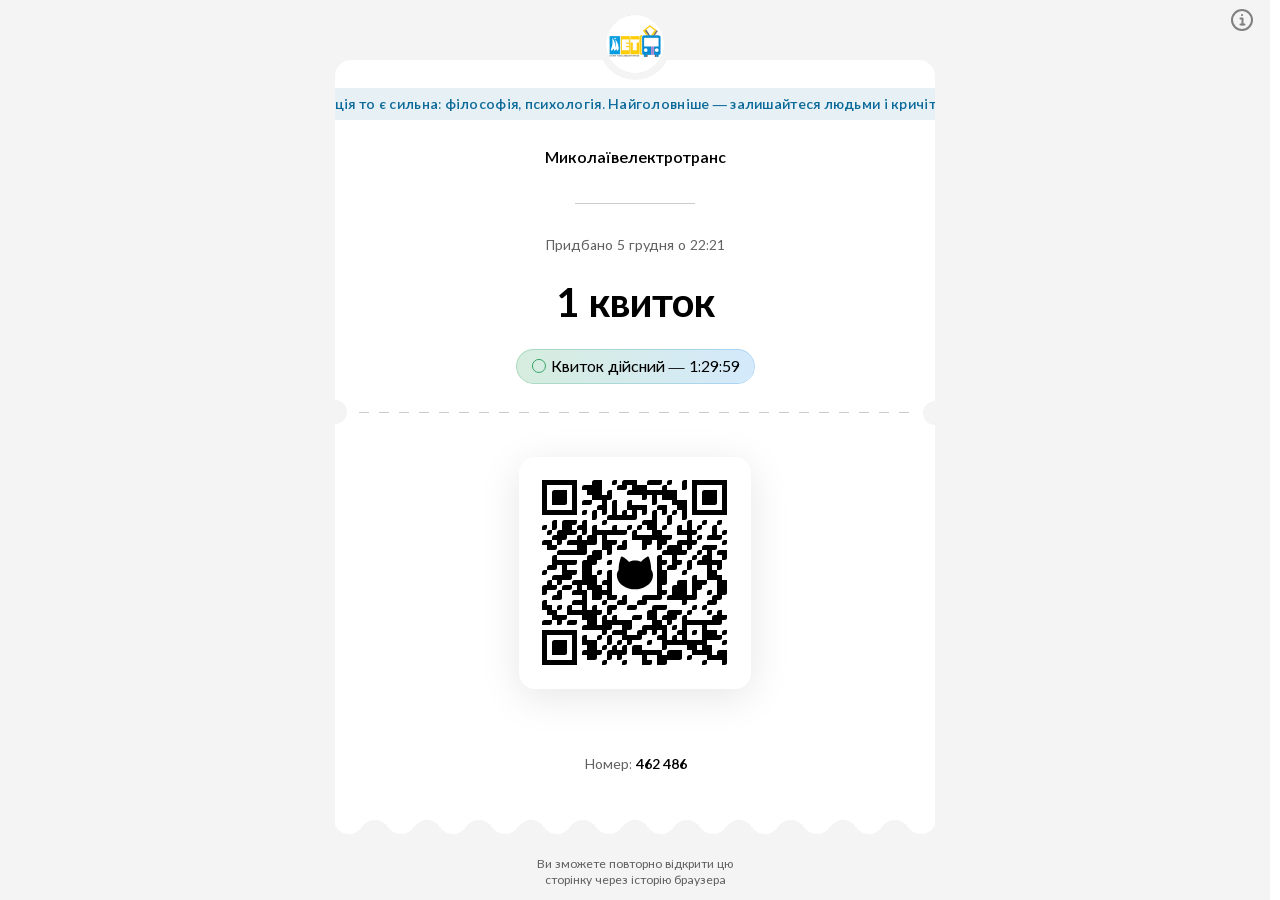
==== commit fe47558e: "code" ====
--- a/bought.html
+++ b/bought.html
@@ -1136,7 +1136,7 @@
           </div>
         </div>
         <div class="ticket-layout--number-info ">Номер: <span
-          class="ticket-number">461&nbsp;461</span></div>
+          class="ticket-number" id="ticket-id">461&nbsp;461</span></div>
       </div>
     </div>
     <div class="ticket-layout--notification">Ви зможете повторно відкрити цю сторінку через історію
